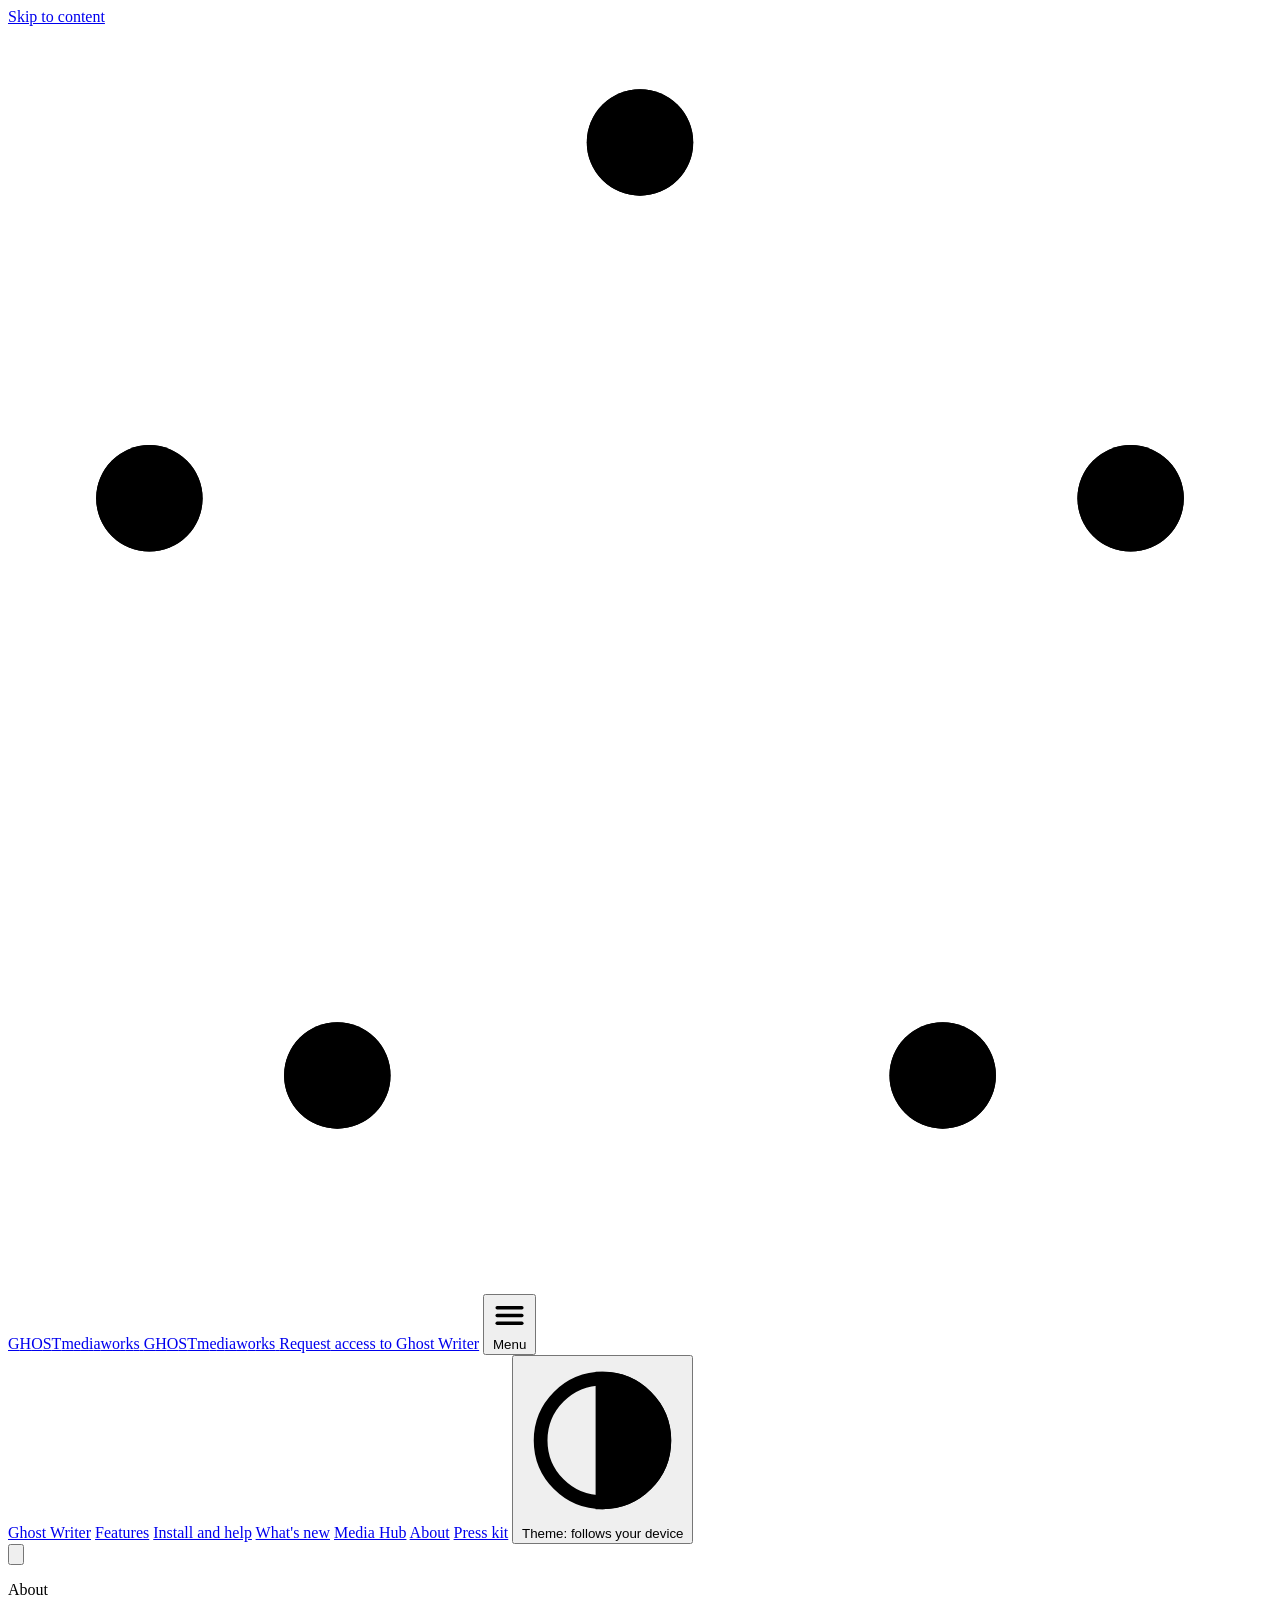
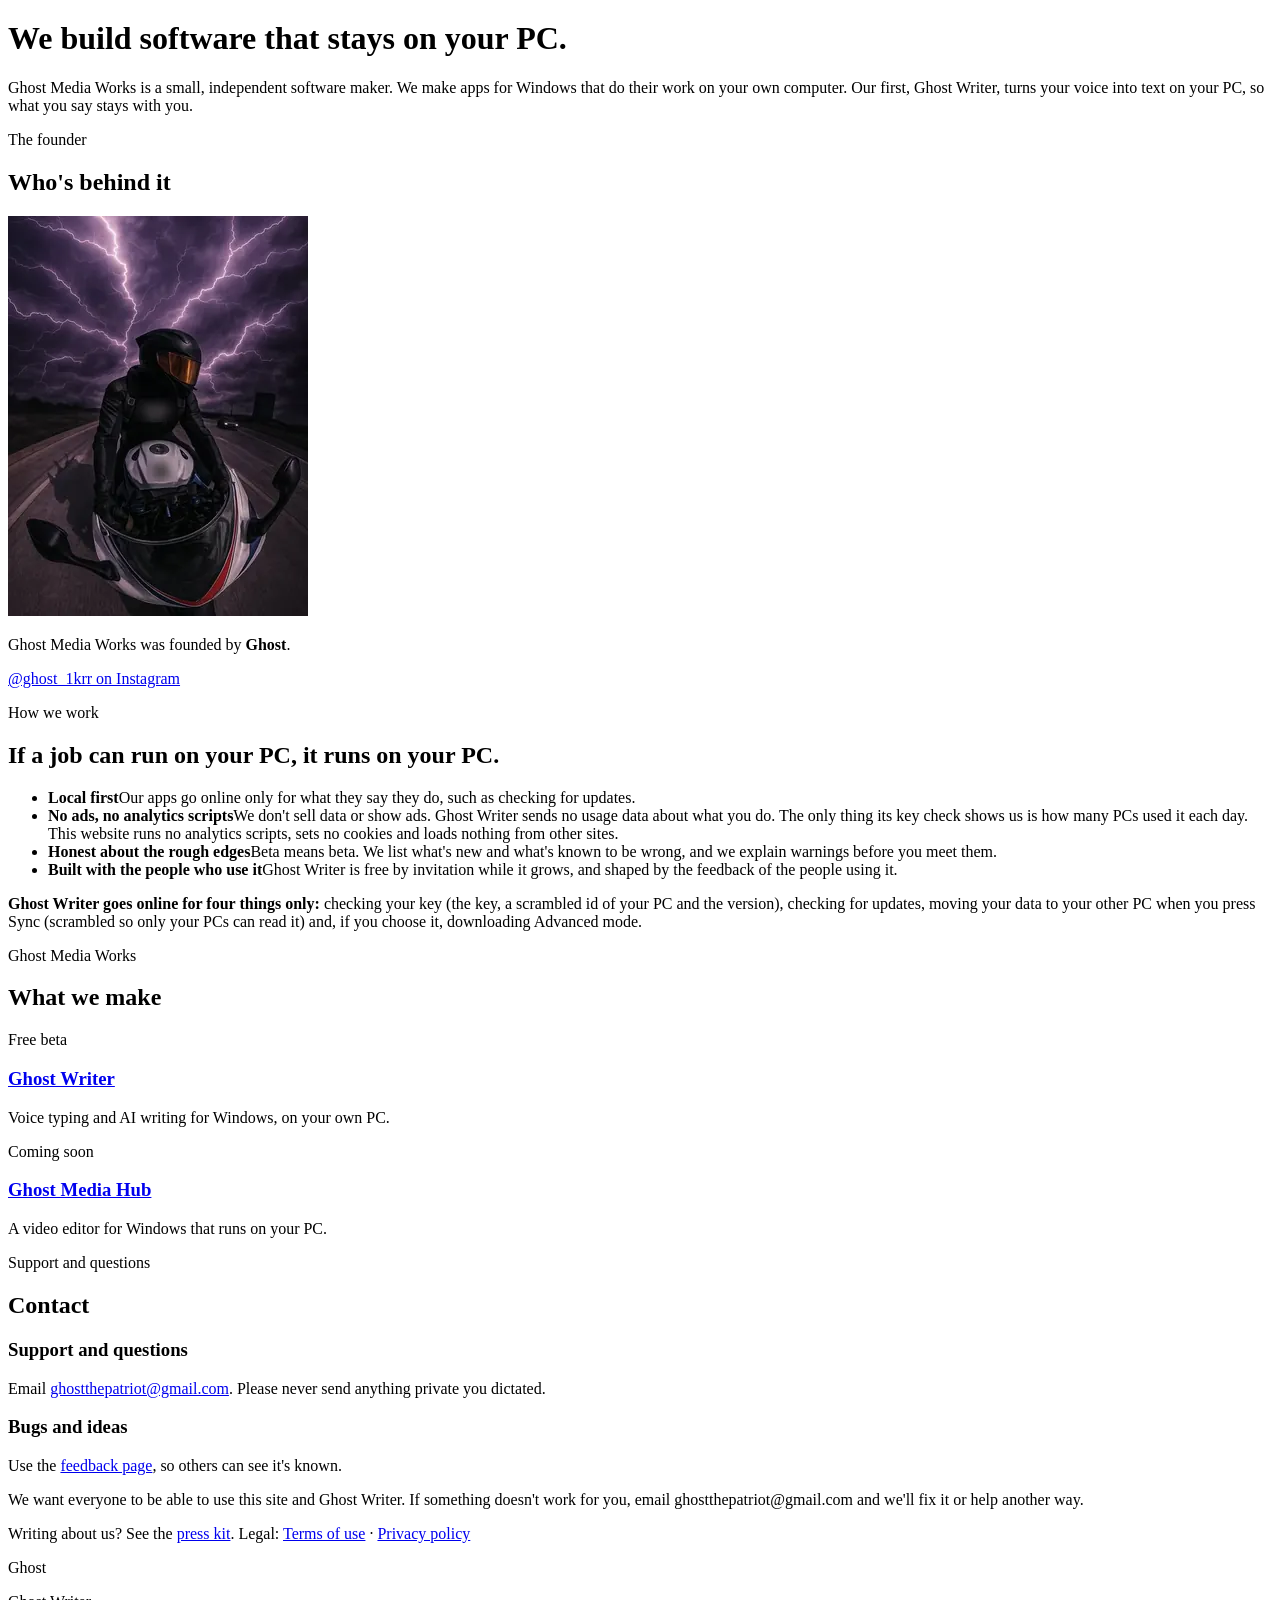
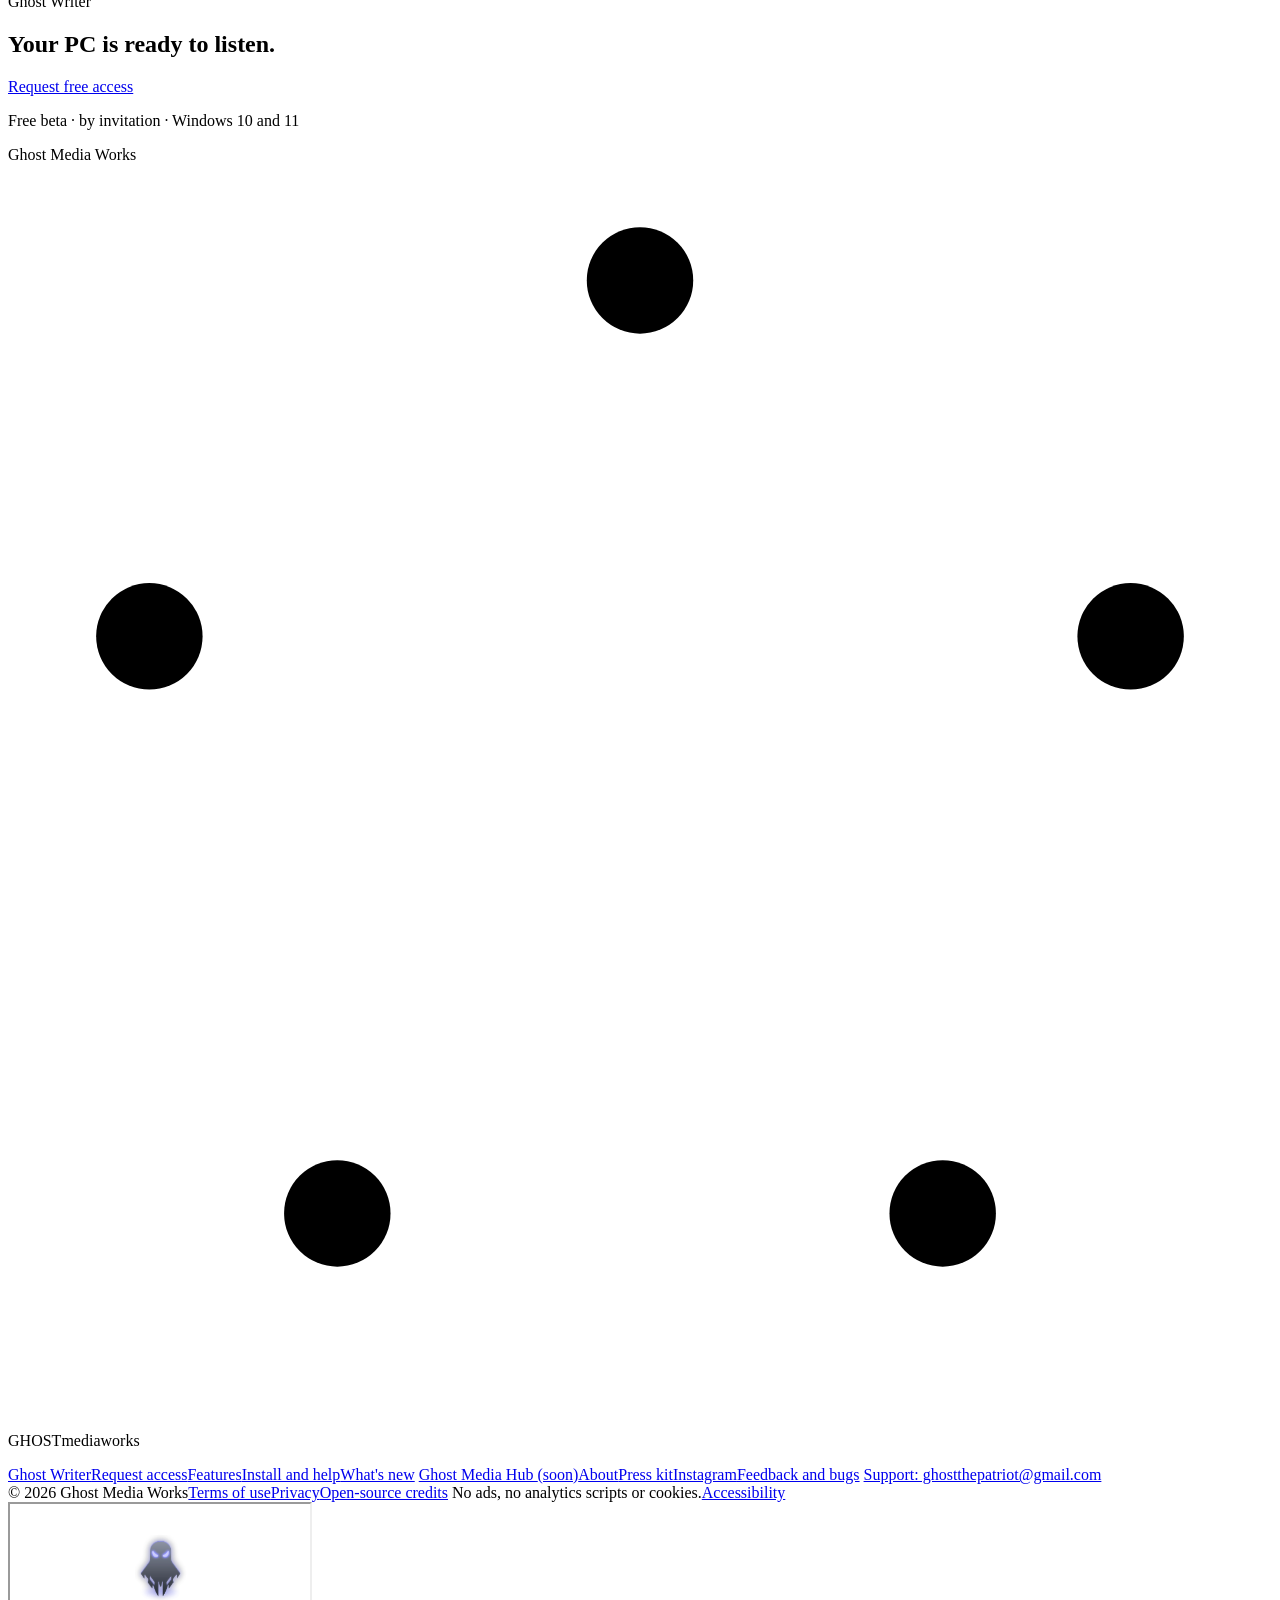
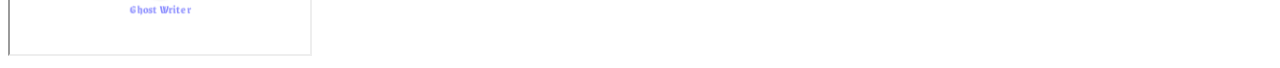
==== about/index.html @ 92486128 "Website: about/index.html (7.2.1)" ====
<!doctype html>
<html lang="en">
<head>
<meta charset="utf-8">
<meta name="viewport" content="width=device-width, initial-scale=1">
<title>About Ghost Media Works</title>
<meta name="description" content="Ghost Media Works, founded by Ghost (@ghost_1krr), makes private apps for Windows that run on your own PC: Ghost Writer, and soon Ghost Media Hub.">
<link rel="canonical" href="https://ghostmediaworks.com/about/">
<meta property="og:type" content="website">
<meta property="og:site_name" content="Ghost Media Works">
<meta property="og:title" content="About Ghost Media Works">
<meta property="og:description" content="Ghost Media Works, founded by Ghost (@ghost_1krr), makes private apps for Windows that run on your own PC: Ghost Writer, and soon Ghost Media Hub.">
<meta property="og:url" content="https://ghostmediaworks.com/about/">
<meta property="og:image" content="https://ghostmediaworks.com/assets/social-company.10f2a9c13b.png">
<meta property="og:image:width" content="1200">
<meta property="og:image:height" content="630">
<meta property="og:image:alt" content="Ghost Media Works: private software that runs on your PC.">
<meta name="twitter:card" content="summary_large_image">
<meta name="theme-color" content="#0f1116" media="(prefers-color-scheme: dark)">
<meta name="theme-color" content="#f3f5f9" media="(prefers-color-scheme: light)">
<link rel="icon" href="/favicon.ico" sizes="any">
<link rel="icon" type="image/png" sizes="32x32" href="/assets/icons/favicon-32.png">
<link rel="apple-touch-icon" href="/assets/icons/apple-touch-icon.png">
<link rel="manifest" href="/site.webmanifest">
<link rel="preload" href="/assets/fonts/GrenzeGotisch-Site.woff" as="font" type="font/woff" crossorigin>
<link rel="stylesheet" href="/assets/site.a10a728279.css">
<link rel="stylesheet" href="/assets/request.55162ab120.css">
<script src="/assets/head.3f117de3dd.js"></script><!-- theme, old-link forwarding, intro flag: runs before the page paints (no defer) -->
<script type="application/ld+json">
{
 "@context": "https://schema.org",
 "@graph": [
  {
   "@type": "Organization",
   "@id": "https://ghostmediaworks.com/#org",
   "name": "Ghost Media Works",
   "alternateName": [
    "Ghost Media",
    "GhostMediaWorks"
   ],
   "url": "https://ghostmediaworks.com/",
   "logo": "https://ghostmediaworks.com/assets/icons/icon-512.png",
   "email": "ghostthepatriot@gmail.com",
   "founder": {
    "@id": "https://ghostmediaworks.com/#ghost"
   },
   "sameAs": [
    "https://www.instagram.com/ghost_1krr/"
   ]
  },
  {
   "@type": "Person",
   "@id": "https://ghostmediaworks.com/#ghost",
   "name": "Ghost",
   "alternateName": [
    "Ghost 1kRR",
    "ghost_1krr"
   ],
   "jobTitle": "Founder",
   "sameAs": [
    "https://www.instagram.com/ghost_1krr/"
   ]
  },
  {
   "@type": "WebSite",
   "@id": "https://ghostmediaworks.com/#site",
   "url": "https://ghostmediaworks.com/",
   "name": "Ghost Media Works",
   "alternateName": "Ghost Media",
   "publisher": {
    "@id": "https://ghostmediaworks.com/#org"
   }
  }
 ]
}
</script>
</head>
<body>
<a class="skip" href="#main">Skip to content</a>
<header class="site-header">
  <div class="wrap inner">
    <a class="brand lg" href="/" aria-label="Ghost Media Works home">
      <span class="lg-press" aria-hidden="true"><span class="lg-sway">
        <span class="lg-orb"><span class="lg-halo"></span><svg class="lg-hub" viewBox="0 0 76 76" focusable="false">
          <g class="lg-lns"><path d="M38 38L38 7"/><path d="M38 38L67.5 28.4"/><path d="M38 38L56.2 63.1"/><path d="M38 38L19.8 63.1"/><path d="M38 38L8.5 28.4"/></g>
          <g class="lg-pus"><path pathLength="100" d="M38 38L38 7"/><path pathLength="100" d="M38 38L67.5 28.4"/><path pathLength="100" d="M38 38L56.2 63.1"/><path pathLength="100" d="M38 38L19.8 63.1"/><path pathLength="100" d="M38 38L8.5 28.4"/></g>
          <g class="lg-pis"><path pathLength="100" d="M38 7L38 38"/><path pathLength="100" d="M67.5 28.4L38 38"/><path pathLength="100" d="M56.2 63.1L38 38"/><path pathLength="100" d="M19.8 63.1L38 38"/><path pathLength="100" d="M8.5 28.4L38 38"/></g>
          <g class="lg-rgs"><circle cx="38" cy="7" r="3.2"/><circle cx="67.5" cy="28.4" r="3.2"/><circle cx="56.2" cy="63.1" r="3.2"/><circle cx="19.8" cy="63.1" r="3.2"/><circle cx="8.5" cy="28.4" r="3.2"/></g>
          <g class="lg-nds"><circle cx="38" cy="7" r="3.2"/><circle cx="67.5" cy="28.4" r="3.2"/><circle cx="56.2" cy="63.1" r="3.2"/><circle cx="19.8" cy="63.1" r="3.2"/><circle cx="8.5" cy="28.4" r="3.2"/></g>
        </svg><span class="lg-gh"></span></span>
        <span class="lg-col"><span class="lg-w"><span class="lg-l">G</span><span class="lg-l">H</span><span class="lg-l">O</span><span class="lg-l">S</span><span class="lg-l">T</span></span><span class="lg-mw"><span>m</span><span>e</span><span>d</span><span>i</span><span>a</span><span class="lg-sp"></span><span>w</span><span>o</span><span>r</span><span>k</span><span>s</span></span>
          <span class="lg-spec"><span class="lg-w"><span class="lg-l">G</span><span class="lg-l">H</span><span class="lg-l">O</span><span class="lg-l">S</span><span class="lg-l">T</span></span><span class="lg-mw"><span>m</span><span>e</span><span>d</span><span>i</span><span>a</span><span class="lg-sp"></span><span>w</span><span>o</span><span>r</span><span>k</span><span>s</span></span></span></span>
      </span></span>
    </a>
    <a class="button small header-request" href="/ghost-writer/#request">Request<span class="visually-hidden"> access to Ghost Writer</span></a>
    <button class="menu-button" id="menu-button" type="button" aria-expanded="false" aria-controls="site-menu">
      <svg viewBox="0 0 24 24" fill="none" stroke="currentColor" stroke-width="2.2" stroke-linecap="round" aria-hidden="true"><path class="m1" d="M4 7h16"/><path class="m2" d="M4 12h16"/><path class="m3" d="M4 17h16"/></svg>
      <span class="visually-hidden">Menu</span>
    </button>
    <nav class="main-nav" id="site-menu" aria-label="Main">
      <a href="/ghost-writer/" data-nav="ghost-writer">Ghost Writer</a>
      <span class="menu-sub">
        <a href="/ghost-writer/features/" data-sub="features">Features</a>
        <a href="/ghost-writer/help/" data-sub="help">Install and help</a>
        <a href="/ghost-writer/changelog/" data-sub="changelog">What's new</a>
      </span>
      <a href="/media-hub/" data-nav="media-hub">Media Hub</a>
      <a href="/about/" data-nav="about" aria-current="page">About</a>
      <a class="menu-only" href="/press/">Press kit</a>
      <button class="menu-only menu-theme" type="button" data-theme-button>
        <svg viewBox="0 0 24 24" fill="none" stroke="currentColor" stroke-width="2" aria-hidden="true"><circle cx="12" cy="12" r="9"/><path d="M12 3a9 9 0 0 1 0 18z" fill="currentColor"/></svg>
        <span class="theme-label">Theme: follows your device</span>
      </button>
    </nav>
    <button class="theme-button header-theme" id="theme" type="button" data-theme-button aria-label="Theme: follows your device. Click to change.">
      <svg viewBox="0 0 24 24" fill="none" stroke="currentColor" stroke-width="2" aria-hidden="true"><circle cx="12" cy="12" r="9"/><path d="M12 3a9 9 0 0 1 0 18z" fill="currentColor"/></svg>
    </button>
  </div>
</header>

<main id="main" tabindex="-1">
<div class="wrap">
  <div class="hero u-one u-pb24">
    <div class="u-w760">
      <p class="eyebrow">About</p>
      <h1>We build software that stays on your PC.</h1>
      <p class="sub">Ghost Media Works is a small, independent software maker. We make apps for Windows that do their work on your own computer. Our first, Ghost Writer, turns your voice into text on your PC, so what you say stays with you.</p>
    </div>
  </div>
</div>

<section id="founder" aria-labelledby="founder-title">
  <div class="wrap">
    <p class="eyebrow">The founder</p>
    <h2 id="founder-title">Who's behind it</h2>
    <div class="card founder-card">
      <img class="founder-photo" src="/assets/instagram/lightning-ride.webp" alt="Ghost, founder of Ghost Media Works, on his sport bike under a purple sky full of lightning" loading="lazy" width="300" height="400">
      <div>
        <p class="founder-line">Ghost Media Works was founded by <strong>Ghost</strong>.</p>
        <p><a class="text-link" href="https://www.instagram.com/ghost_1krr/" rel="noopener">@ghost_1krr on Instagram</a></p>
      </div>
    </div>
  </div>
</section>

<section id="principles" class="band" aria-labelledby="principles-title">
  <div class="wrap">
    <p class="eyebrow">How we work</p>
    <h2 class="statement" id="principles-title">If a job can run on your PC, it runs on your PC.</h2>
    <ul class="promise-row">
      <li><b>Local first</b>Our apps go online only for what they say they do, such as checking for updates.</li>
      <li><b>No ads, no analytics scripts</b>We don't sell data or show ads. Ghost Writer sends no usage data about what you do. The only thing its key check shows us is how many PCs used it each day. This website runs no analytics scripts, sets no cookies and loads nothing from other sites.</li>
      <li><b>Honest about the rough edges</b>Beta means beta. We list what's new and what's known to be wrong, and we explain warnings before you meet them.</li>
      <li><b>Built with the people who use it</b>Ghost Writer is free by invitation while it grows, and shaped by the feedback of the people using it.</li>
    </ul>
    <p class="proof"><b>Ghost Writer goes online for four things only:</b> checking your key (the key, a scrambled id of your PC and the version), checking for updates, moving your data to your other PC when you press Sync (scrambled so only your PCs can read it) and, if you choose it, downloading Advanced mode.</p>
  </div>
</section>

<section id="products" aria-labelledby="about-products-title">
  <div class="wrap">
    <p class="eyebrow">Ghost Media Works</p>
    <h2 id="about-products-title">What we make</h2>
    <div class="grid two">
      <div class="card"><span class="badge">Free beta</span><h3 class="u-mt12"><a href="/ghost-writer/">Ghost Writer</a></h3><p>Voice typing and AI writing for Windows, on your own PC.</p></div>
      <div class="card"><span class="badge plain">Coming soon</span><h3 class="u-mt12"><a href="/media-hub/">Ghost Media Hub</a></h3><p>A video editor for Windows that runs on your PC.</p></div>
    </div>
  </div>
</section>

<section id="contact" aria-labelledby="contact-title">
  <div class="wrap">
    <p class="eyebrow">Support and questions</p>
    <h2 id="contact-title">Contact</h2>
    <div class="grid two">
      <div class="card"><h3>Support and questions</h3><p>Email <a href="mailto:ghostthepatriot@gmail.com">ghostthepatriot@gmail.com</a>. Please never send anything private you dictated.</p></div>
      <div class="card"><h3>Bugs and ideas</h3><p>Use the <a href="https://github.com/getghostwriter/getghostwriter.github.io/issues">feedback page</a>, so others can see it's known.</p></div>
    </div>
    <p class="u-mt24" id="accessibility">We want everyone to be able to use this site and Ghost Writer. If something doesn't work for you, email ghostthepatriot@gmail.com and we'll fix it or help another way.</p>
    <p class="small-print u-mt20">Writing about us? See the <a href="/press/">press kit</a>. Legal: <a href="/terms.html">Terms of use</a> &middot; <a href="/privacy.html">Privacy policy</a></p>
  </div>
</section>

</main>
<section class="closing" aria-labelledby="closing-title">
  <span class="closing-mark" aria-hidden="true">Ghost</span>
  <div class="wrap">
    <div class="ghost-art closing-ghost" aria-hidden="true"><span class="ghost"></span><span class="floor"></span></div>
    <p class="eyebrow">Ghost Writer</p>
    <h2 class="statement" id="closing-title">Your PC is ready to listen.</h2>
    <div class="actions"><a class="button" href="/ghost-writer/#request">Request free access</a></div>
    <p class="fine">Free beta &middot; by invitation &middot; Windows 10 and 11</p>
  </div>
</section>
<footer class="site-footer">
  <div class="wrap">
    <nav class="foot-row" aria-label="Footer">
      <p class="lg lg-still"><span class="visually-hidden">Ghost Media Works</span><span class="lg-press" aria-hidden="true"><span class="lg-sway">
            <span class="lg-orb"><span class="lg-halo"></span><svg class="lg-hub" viewBox="0 0 76 76" focusable="false">
              <g class="lg-lns"><path d="M38 38L38 7"/><path d="M38 38L67.5 28.4"/><path d="M38 38L56.2 63.1"/><path d="M38 38L19.8 63.1"/><path d="M38 38L8.5 28.4"/></g>
              <g class="lg-nds"><circle cx="38" cy="7" r="3.2"/><circle cx="67.5" cy="28.4" r="3.2"/><circle cx="56.2" cy="63.1" r="3.2"/><circle cx="19.8" cy="63.1" r="3.2"/><circle cx="8.5" cy="28.4" r="3.2"/></g>
            </svg><span class="lg-gh"></span></span>
            <span class="lg-col"><span class="lg-w"><span class="lg-l">G</span><span class="lg-l">H</span><span class="lg-l">O</span><span class="lg-l">S</span><span class="lg-l">T</span></span><span class="lg-mw"><span>m</span><span>e</span><span>d</span><span>i</span><span>a</span><span class="lg-sp"></span><span>w</span><span>o</span><span>r</span><span>k</span><span>s</span></span></span>
          </span></span></p>
      <a href="/ghost-writer/">Ghost Writer</a><a href="/ghost-writer/#request">Request access</a><a href="/ghost-writer/features/">Features</a><a href="/ghost-writer/help/">Install and help</a><a href="/ghost-writer/changelog/">What's new</a>
      <a href="/media-hub/">Ghost Media Hub <span class="soon">(soon)</span></a><a href="/about/">About</a><a href="/press/">Press kit</a><a href="https://www.instagram.com/ghost_1krr/" rel="noopener">Instagram</a><a href="https://github.com/getghostwriter/getghostwriter.github.io/issues">Feedback and bugs</a>
      <a href="mailto:ghostthepatriot@gmail.com">Support: ghostthepatriot@gmail.com</a>
    </nav>
    <div class="foot-row">
      <span>&copy; 2026 Ghost Media Works</span><a href="/terms.html">Terms of use</a><a href="/privacy.html">Privacy</a><a href="/NOTICES.txt">Open-source credits</a>
      <span>No ads, no analytics scripts or cookies.</span><a href="/about/#accessibility">Accessibility</a>
    </div>
  </div>
</footer>
<dialog class="rq" id="request-dialog" aria-labelledby="rq-title">
  <div class="rq-inside">
    <button class="rq-close" type="button" aria-label="Close"><svg viewBox="0 0 24 24" fill="none" stroke="currentColor" stroke-width="2.2" stroke-linecap="round" aria-hidden="true"><path d="M6 6l12 12"/><path d="M18 6L6 18"/></svg></button>
    <div class="rq-dots" aria-hidden="true"><i></i><i></i></div>
    <h2 id="rq-title">Request free access</h2>
    <p class="rq-intro"><span class="rq-stepno">Step 1 of 2.</span> Ghost Writer is free while it's in beta. We read every request and email you a key, usually within a few days.</p>
    <div class="rq-slot"><div class="rq-box">
      <form class="request-form" id="request-form" data-server="https://ghost-writer-access.ghostrepublic.workers.dev" novalidate>
        <div class="rq-step rq-step1">
        <label>Your name<input name="name" autocomplete="name" maxlength="80" required aria-describedby="request-result"></label>
        <label>Your email <span class="hint">Your key is sent here.</span><input name="contact" type="email" autocomplete="email" maxlength="120" required aria-describedby="request-result"></label>
        <label class="tick"><input type="checkbox" name="us_resident" value="yes" required aria-describedby="request-result"><span>I'm in the United States <span class="hint">The beta is open to people in the US, for now.</span></span></label>
        </div>
        <div class="rq-step rq-step2">
        <p class="rq-only rq-step2-note">Two optional questions. They help us look after the beta.</p>
        <label>How would you use Ghost Writer? <span class="hint">Optional.</span><textarea name="reason" maxlength="1000"></textarea></label>
        <label>How did you hear about Ghost Writer? <span class="hint">Optional.</span>
          <select name="heard">
            <option value="">Choose one (optional)</option>
            <option value="reddit">Reddit</option>
            <option value="youtube">YouTube</option>
            <option value="friend">A friend</option>
            <option value="search">Search</option>
            <option value="producthunt">Product Hunt</option>
            <option value="hackernews">Hacker News</option>
            <option value="other">Other</option>
          </select></label>
        </div>
        <div class="trap" aria-hidden="true"><label>Leave this empty<input name="website" tabindex="-1" autocomplete="off"></label></div>
        <div class="rq-buttons">
          <button class="button rq-only rq-next" type="button">Continue</button>
          <button class="button rq-send" type="submit">Request access</button>
          <button class="button secondary rq-only rq-skip" type="button">Skip and send</button>
        </div>
        <p class="result" id="request-result" role="status" aria-live="polite"></p>
        <p class="small-print">We use your name and email only to review your request, send your key, and tell you about your key or important changes to Ghost Writer. No marketing, never sold. <a href="/privacy.html">Privacy policy</a> &middot; <a href="/terms.html">Terms of use</a></p>
      </form>
      <div class="rq-done" hidden tabindex="-1">
        <svg class="rq-env" viewBox="0 0 120 120" fill="none" stroke="currentColor" stroke-width="2.4" stroke-linecap="round" stroke-linejoin="round" aria-hidden="true"><circle class="rq-ring" cx="60" cy="60" r="54"/><g class="rq-letter"><rect x="28" y="40" width="64" height="44" rx="6"/><path d="M28 44l32 22 32-22"/></g><path class="rq-tick" d="M78 30l6 6 12-12" stroke-width="3"/></svg>
        <h3 class="rq-done-title">You're on the list</h3>
        <p class="rq-done-for">Request received.</p>
        <ol class="rq-timeline">
          <li><b>Today</b>We read your request ourselves.</li>
          <li><b>Within a few days</b>Your key arrives by email. Check your spam folder if you don't see it.</li>
          <li><b>Then</b>Download Ghost Writer, enter your key, hold Ctrl+Win and talk.</li>
        </ol>
      </div>
      </div>
</div>
  </div>
</dialog>

<script src="/assets/site.bb98e1e790.js" defer></script>
<script src="/assets/logo.f7e7fe24f3.js" defer></script>
<script src="/assets/frame.e39da035f4.js" defer></script>
<script src="/assets/motion.b898d19690.js" defer></script>
<script src="/assets/request.0fa3d613a8.js" defer></script>

</body>
</html>
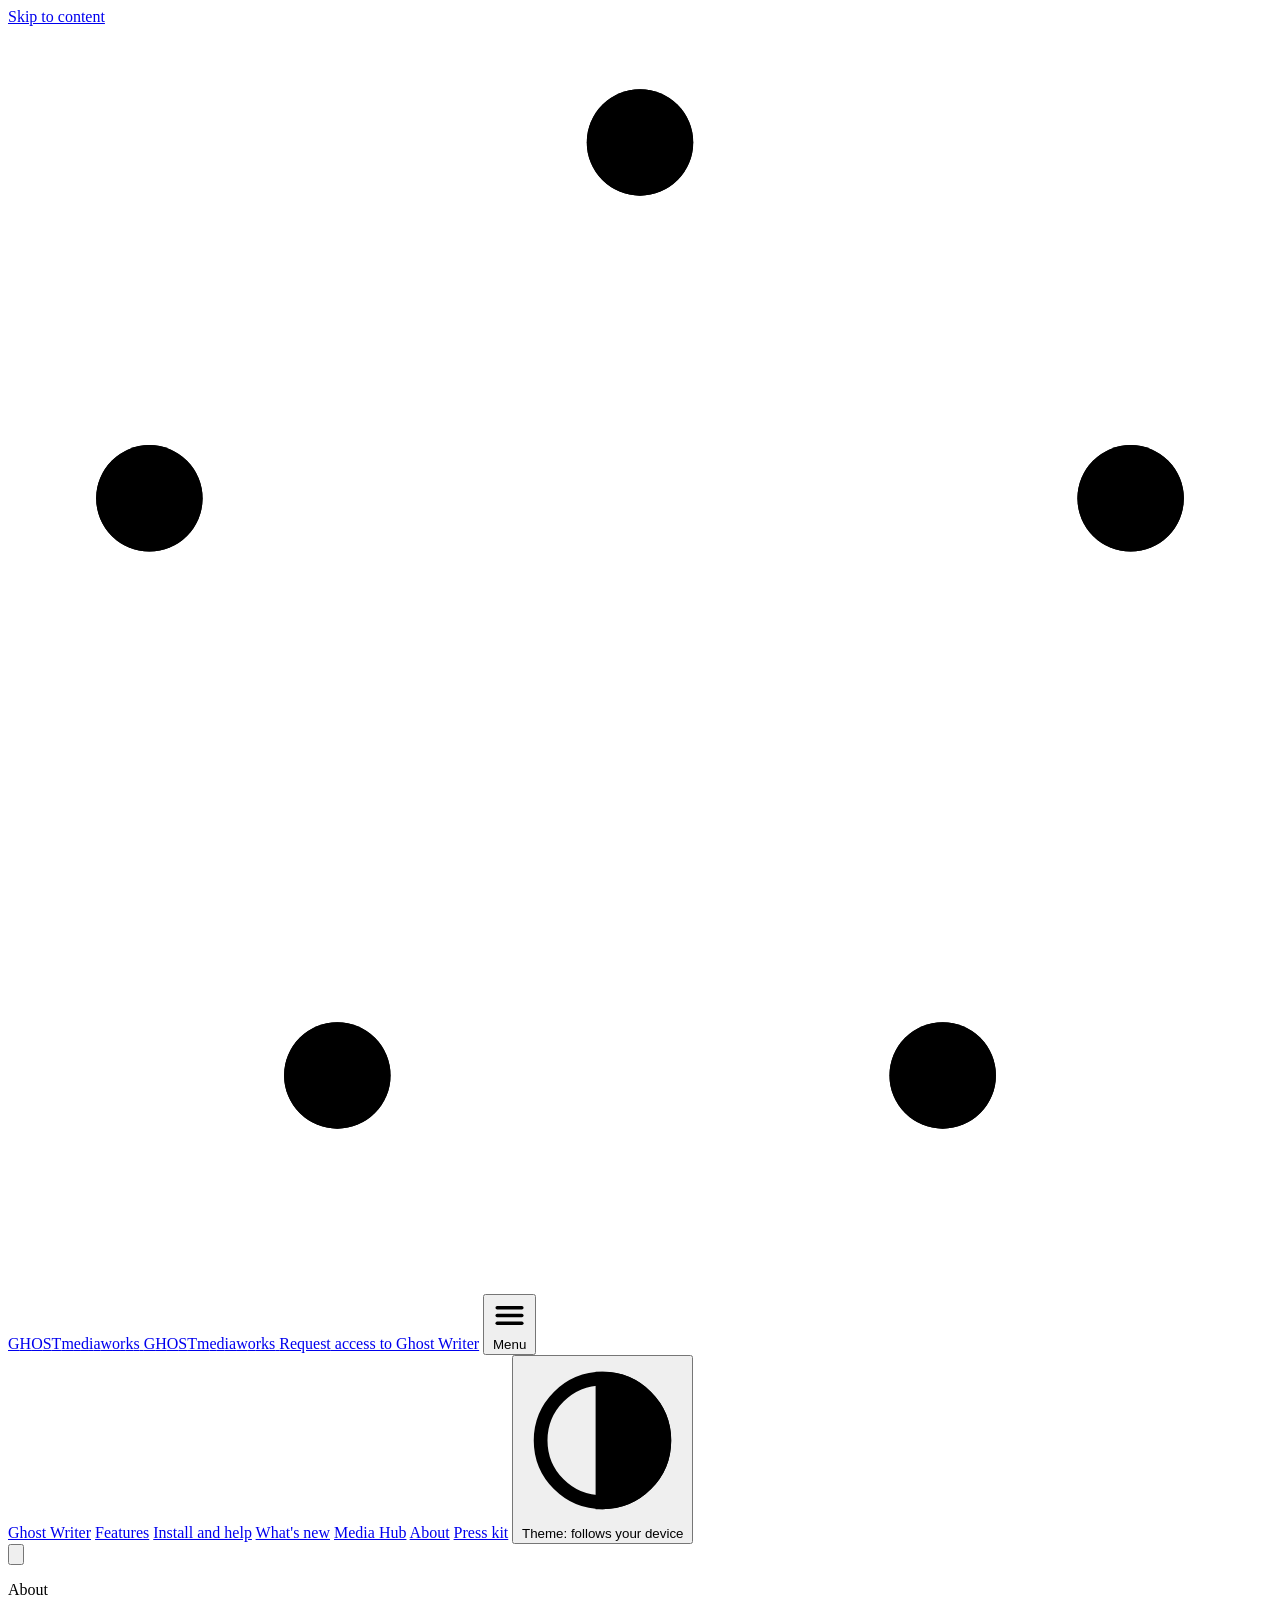
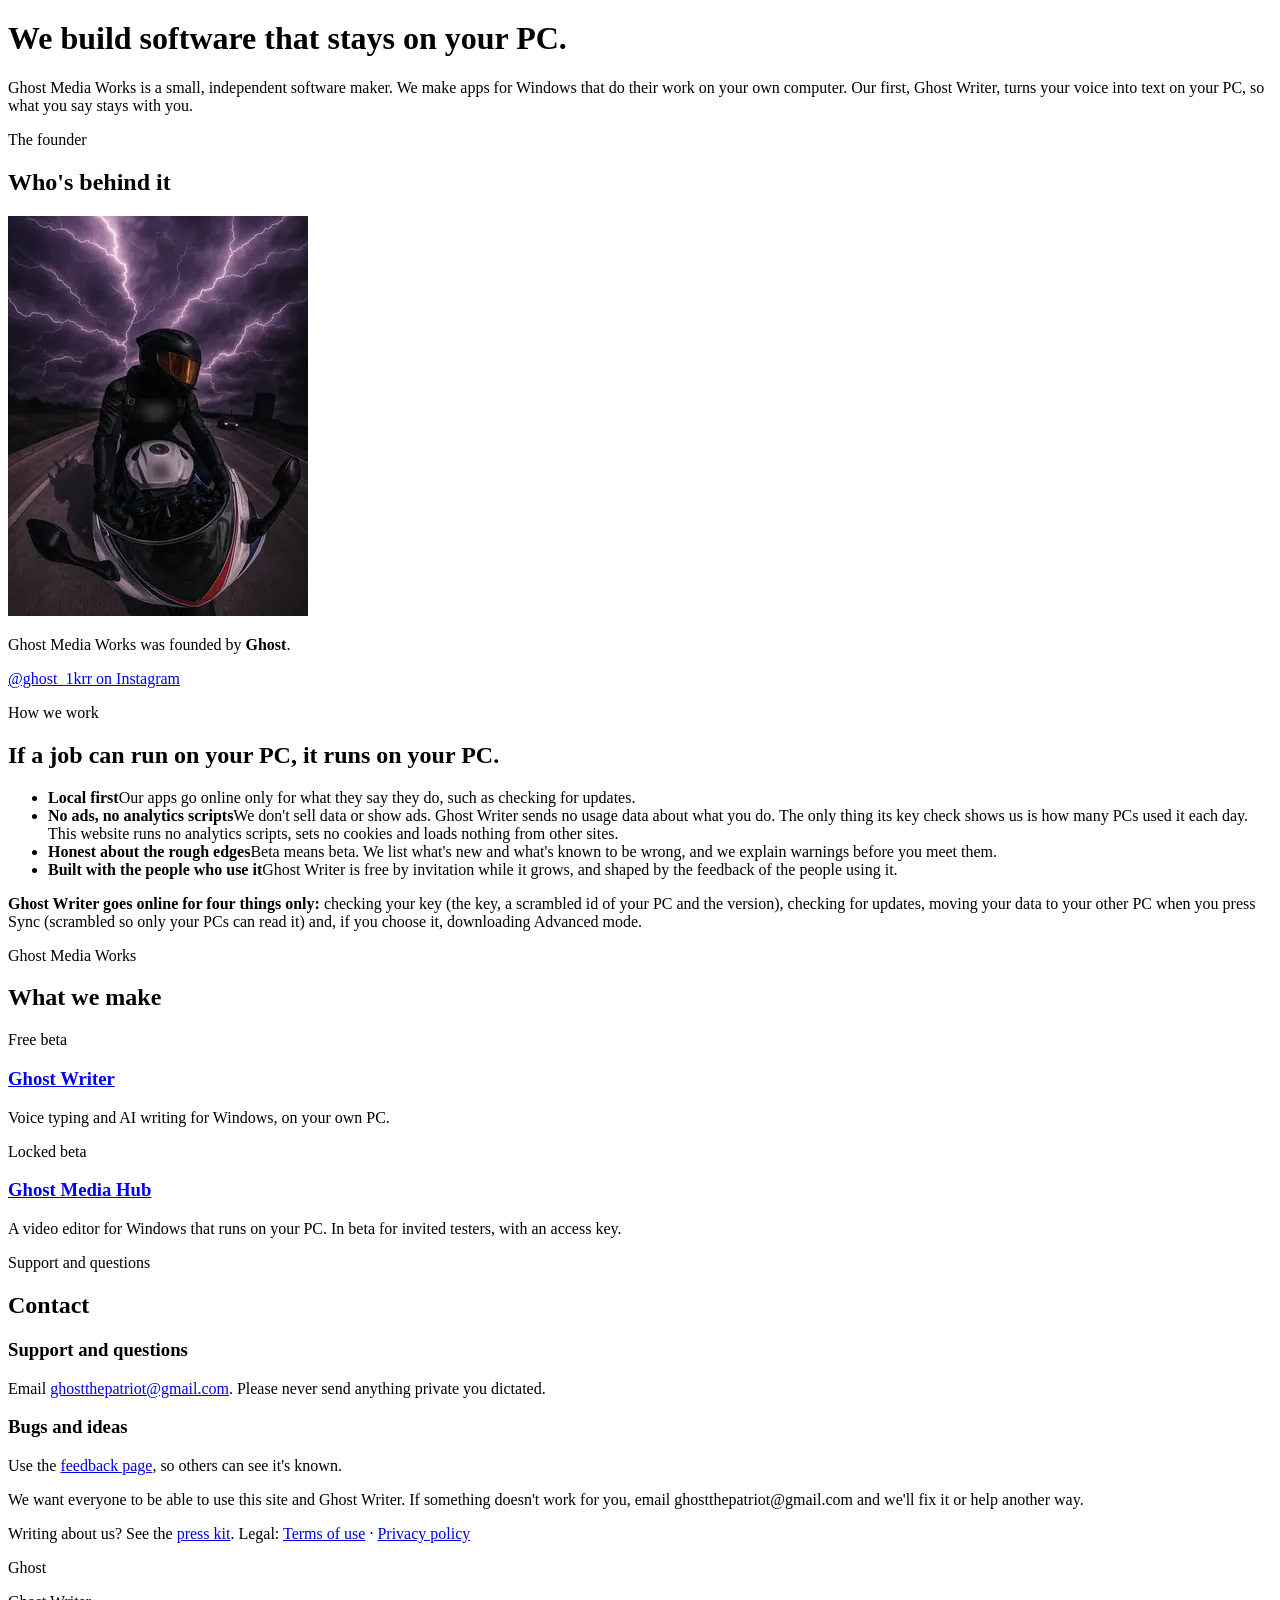
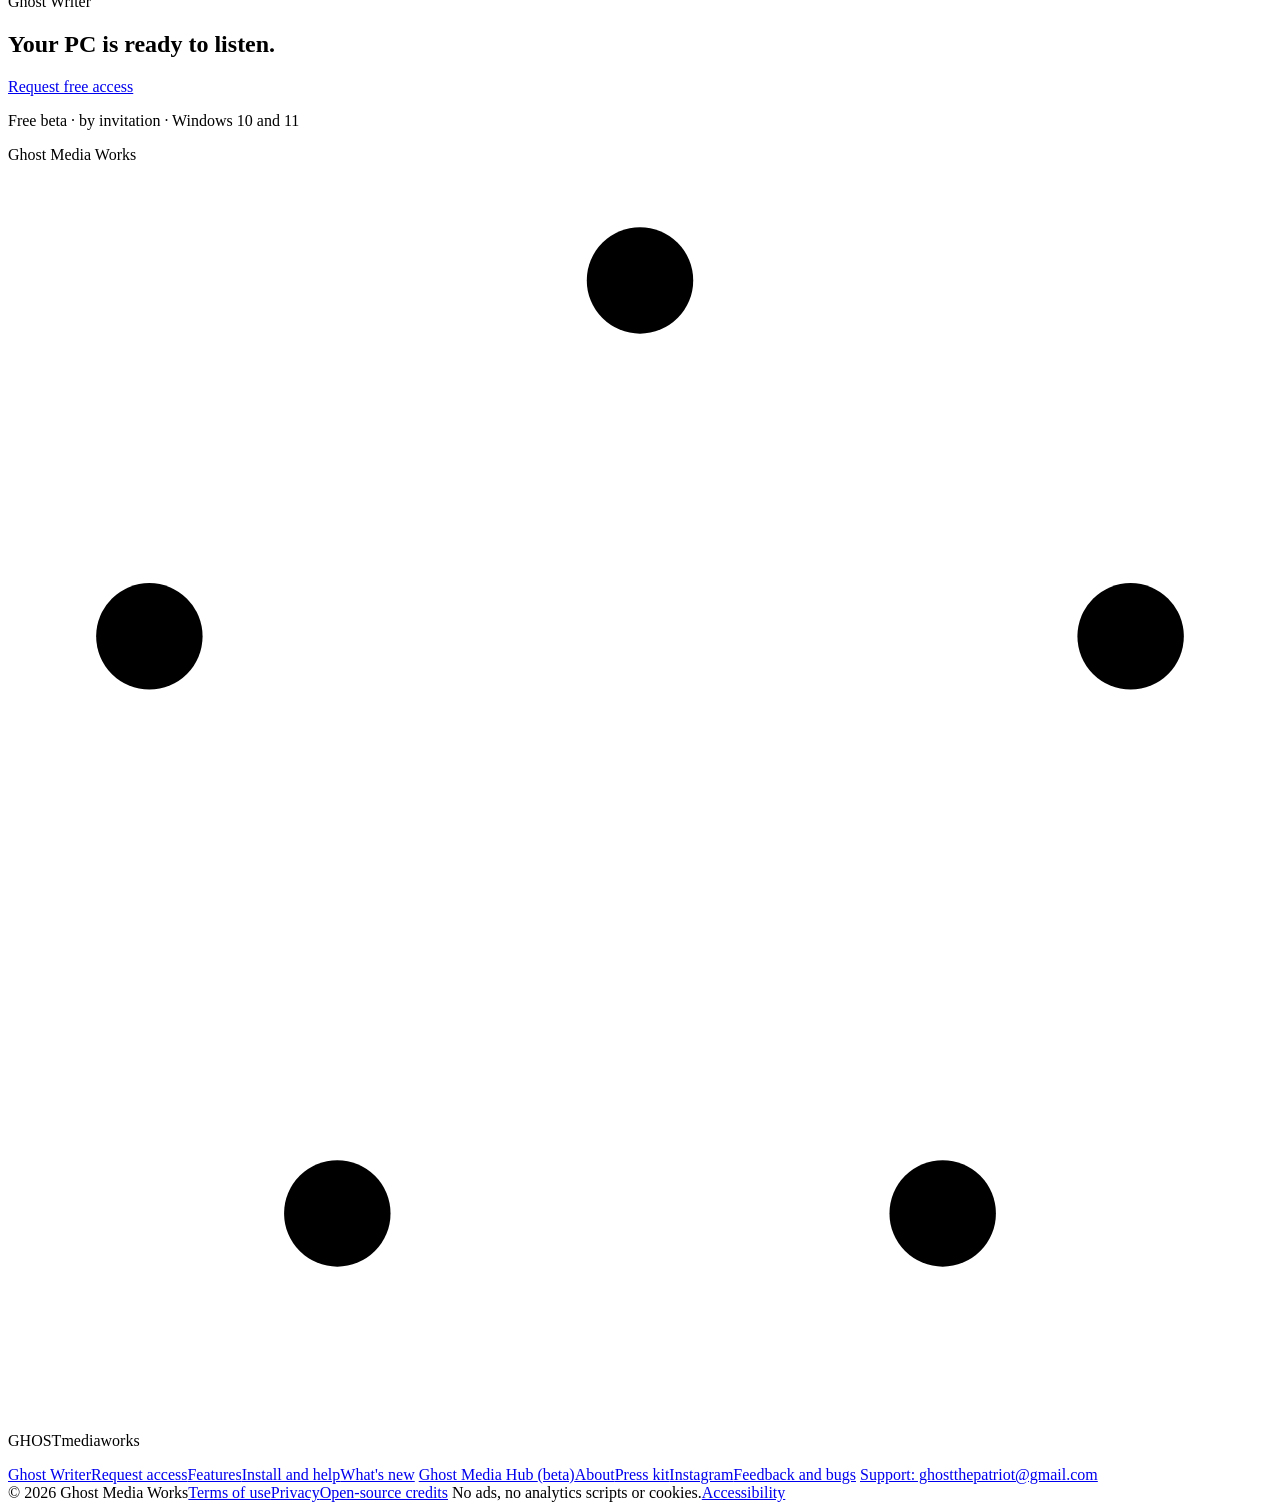
==== commit 6b2c2046: "Website: about/index.html (7.2.1)" ====
--- a/about/index.html
+++ b/about/index.html
@@ -4,12 +4,12 @@
 <meta charset="utf-8">
 <meta name="viewport" content="width=device-width, initial-scale=1">
 <title>About Ghost Media Works</title>
-<meta name="description" content="Ghost Media Works, founded by Ghost (@ghost_1krr), makes private apps for Windows that run on your own PC: Ghost Writer, and soon Ghost Media Hub.">
+<meta name="description" content="Ghost Media Works, founded by Ghost (@ghost_1krr), makes private apps for Windows that run on your own PC: Ghost Writer, and Ghost Media Hub (in beta).">
 <link rel="canonical" href="https://ghostmediaworks.com/about/">
 <meta property="og:type" content="website">
 <meta property="og:site_name" content="Ghost Media Works">
 <meta property="og:title" content="About Ghost Media Works">
-<meta property="og:description" content="Ghost Media Works, founded by Ghost (@ghost_1krr), makes private apps for Windows that run on your own PC: Ghost Writer, and soon Ghost Media Hub.">
+<meta property="og:description" content="Ghost Media Works, founded by Ghost (@ghost_1krr), makes private apps for Windows that run on your own PC: Ghost Writer, and Ghost Media Hub (in beta).">
 <meta property="og:url" content="https://ghostmediaworks.com/about/">
 <meta property="og:image" content="https://ghostmediaworks.com/assets/social-company.10f2a9c13b.png">
 <meta property="og:image:width" content="1200">
@@ -23,7 +23,7 @@
 <link rel="apple-touch-icon" href="/assets/icons/apple-touch-icon.png">
 <link rel="manifest" href="/site.webmanifest">
 <link rel="preload" href="/assets/fonts/GrenzeGotisch-Site.woff" as="font" type="font/woff" crossorigin>
-<link rel="stylesheet" href="/assets/site.a10a728279.css">
+<link rel="stylesheet" href="/assets/site.a00c4c6bac.css">
 <link rel="stylesheet" href="/assets/request.55162ab120.css">
 <script src="/assets/head.3f117de3dd.js"></script><!-- theme, old-link forwarding, intro flag: runs before the page paints (no defer) -->
 <script type="application/ld+json">
@@ -163,7 +163,7 @@
     <h2 id="about-products-title">What we make</h2>
     <div class="grid two">
       <div class="card"><span class="badge">Free beta</span><h3 class="u-mt12"><a href="/ghost-writer/">Ghost Writer</a></h3><p>Voice typing and AI writing for Windows, on your own PC.</p></div>
-      <div class="card"><span class="badge plain">Coming soon</span><h3 class="u-mt12"><a href="/media-hub/">Ghost Media Hub</a></h3><p>A video editor for Windows that runs on your PC.</p></div>
+      <div class="card"><span class="badge plain">Locked beta</span><h3 class="u-mt12"><a href="/media-hub/">Ghost Media Hub</a></h3><p>A video editor for Windows that runs on your PC. In beta for invited testers, with an access key.</p></div>
     </div>
   </div>
 </section>
@@ -203,7 +203,7 @@
             <span class="lg-col"><span class="lg-w"><span class="lg-l">G</span><span class="lg-l">H</span><span class="lg-l">O</span><span class="lg-l">S</span><span class="lg-l">T</span></span><span class="lg-mw"><span>m</span><span>e</span><span>d</span><span>i</span><span>a</span><span class="lg-sp"></span><span>w</span><span>o</span><span>r</span><span>k</span><span>s</span></span></span>
           </span></span></p>
       <a href="/ghost-writer/">Ghost Writer</a><a href="/ghost-writer/#request">Request access</a><a href="/ghost-writer/features/">Features</a><a href="/ghost-writer/help/">Install and help</a><a href="/ghost-writer/changelog/">What's new</a>
-      <a href="/media-hub/">Ghost Media Hub <span class="soon">(soon)</span></a><a href="/about/">About</a><a href="/press/">Press kit</a><a href="https://www.instagram.com/ghost_1krr/" rel="noopener">Instagram</a><a href="https://github.com/getghostwriter/getghostwriter.github.io/issues">Feedback and bugs</a>
+      <a href="/media-hub/">Ghost Media Hub <span class="soon">(beta)</span></a><a href="/about/">About</a><a href="/press/">Press kit</a><a href="https://www.instagram.com/ghost_1krr/" rel="noopener">Instagram</a><a href="https://github.com/getghostwriter/getghostwriter.github.io/issues">Feedback and bugs</a>
       <a href="mailto:ghostthepatriot@gmail.com">Support: ghostthepatriot@gmail.com</a>
     </nav>
     <div class="foot-row">
@@ -223,6 +223,10 @@
         <div class="rq-step rq-step1">
         <label>Your name<input name="name" autocomplete="name" maxlength="80" required aria-describedby="request-result"></label>
         <label>Your email <span class="hint">Your key is sent here.</span><input name="contact" type="email" autocomplete="email" maxlength="120" required aria-describedby="request-result"></label>
+        <fieldset class="rq-apps"><legend>Which app? <span class="hint">One key can open both.</span></legend>
+          <label class="tick"><input type="checkbox" name="apps" value="gw" checked><span>Ghost Writer</span></label>
+          <label class="tick"><input type="checkbox" name="apps" value="mh"><span>Ghost Media Hub</span></label>
+        </fieldset>
         <label class="tick"><input type="checkbox" name="us_resident" value="yes" required aria-describedby="request-result"><span>I'm in the United States <span class="hint">The beta is open to people in the US, for now.</span></span></label>
         </div>
         <div class="rq-step rq-step2">
@@ -264,11 +268,11 @@
   </div>
 </dialog>
 
-<script src="/assets/site.bb98e1e790.js" defer></script>
+<script src="/assets/site.7005f1863f.js" defer></script>
 <script src="/assets/logo.f7e7fe24f3.js" defer></script>
 <script src="/assets/frame.e39da035f4.js" defer></script>
 <script src="/assets/motion.b898d19690.js" defer></script>
-<script src="/assets/request.0fa3d613a8.js" defer></script>
+<script src="/assets/request.4b66f7353a.js" defer></script>
 
 </body>
 </html>
--- a/assets/request.55162ab120.css
+++ b/assets/request.55162ab120.css
@@ -0,0 +1,77 @@
+/* Ghost Media Works website: the Request access dialog (audit 2026-11-01, pick 6A), every page.
+   The form's own look stays in site.css (.request-form); this file adds the dialog, its two steps and the
+   "You're on the list" moment. Without request.js the dialog never opens and the in-page form shows whole. */
+
+/* In the page (no dialog): every field shows, the step-only buttons don't. */
+.rq-box [hidden] { display: none !important; }  /* the form's own display: grid would beat [hidden] */
+.rq-step { display: contents; }
+.rq-only { display: none; }
+.rq-buttons { display: flex; flex-wrap: wrap; gap: 10px; }
+.rq-step2-note { color: var(--muted); font-size: 15px; margin: 0; }
+
+/* The dialog */
+dialog.rq { border: 1px solid var(--border); border-radius: 22px; padding: 0; width: min(560px, calc(100% - 32px)); max-height: calc(100% - 32px);
+  background: var(--card); color: var(--text); box-shadow: 0 40px 100px rgba(0, 0, 0, .55); overflow: auto; }
+dialog.rq::backdrop { background: rgba(5, 6, 10, .62); }
+.rq-inside { position: relative; padding: 28px 28px 24px; }
+.rq h2 { font-size: 28px; margin: 0 0 6px; padding-right: 40px; }
+.rq-intro { color: var(--muted); font-size: 15.5px; margin: 0 0 6px; }
+.rq-stepno { color: var(--text); font-weight: 600; }
+.rq-close { position: absolute; top: 14px; right: 14px; width: 40px; height: 40px; border-radius: 50%; border: 0; background: transparent;
+  color: var(--muted); cursor: pointer; display: grid; place-items: center; }
+.rq-close:hover { background: var(--raised); color: var(--text); }
+.rq-close:focus-visible { outline: 3px solid var(--accent); outline-offset: 1px; }
+.rq-close svg { width: 20px; height: 20px; }
+.rq-dots { display: flex; gap: 6px; margin: 0 48px 18px 0; }
+.rq-dots i { height: 3px; flex: 1; border-radius: 2px; background: var(--border); }
+.rq[data-step] .rq-dots i:first-child, .rq[data-step="2"] .rq-dots i { background: var(--accent); }
+.rq .rq-box { margin-top: 14px; }
+.rq .request-form { gap: 14px; }
+
+/* Two steps, only inside the dialog */
+.rq[data-step="1"] .rq-step2, .rq[data-step="2"] .rq-step1 { display: none; }
+.rq[data-step="1"] .rq-next, .rq[data-step="2"] .rq-skip { display: inline-flex; }
+.rq[data-step="2"] .rq-step2-note { display: block; }
+.rq[data-step="1"] .rq-send { display: none; }
+.rq .rq-buttons .button { flex: 1 1 180px; justify-content: center; }
+
+/* "You're on the list" */
+.rq-done { text-align: center; padding: 4px 0 6px; outline: none; }
+.rq-env { width: 112px; height: 112px; display: block; margin: 0 auto 8px; color: var(--accent); }
+.rq-env .rq-ring { stroke-opacity: .25; }
+.rq-done-title { font-size: 26px; margin: 0 0 4px; }
+.rq-done-for { color: var(--muted); margin: 0; overflow-wrap: anywhere; }
+.rq-timeline { list-style: none; padding: 0; margin: 22px auto 0; text-align: left; max-width: 420px; }
+.rq-timeline li { position: relative; padding: 0 0 16px 30px; font-size: 15px; color: var(--muted); }
+.rq-timeline li::before { content: ""; position: absolute; left: 6px; top: 7px; width: 9px; height: 9px; border-radius: 50%; background: var(--accent); }
+.rq-timeline li::after { content: ""; position: absolute; left: 10px; top: 20px; bottom: 2px; width: 1px; background: var(--border); }
+.rq-timeline li:last-child::after { display: none; }
+.rq-timeline b { color: var(--text); display: block; }
+.rq.is-done .rq-dots, .rq.is-done .rq-intro, .rq.is-done h2 { display: none; }
+
+/* Motion (only when welcome: head.js sets html.motion) */
+html.motion dialog.rq[open] { animation: rq-in 320ms var(--ease-out, cubic-bezier(.16, 1, .3, 1)); }
+html.motion dialog.rq[open]::backdrop { animation: rq-fade 320ms var(--ease-out, cubic-bezier(.16, 1, .3, 1)); }
+html.motion .rq-arrive .rq-letter { animation: rq-letter 700ms var(--ease-out, cubic-bezier(.16, 1, .3, 1)) both; transform-origin: 60px 62px; }
+html.motion .rq-arrive .rq-ring { animation: rq-fade 600ms var(--ease-out, cubic-bezier(.16, 1, .3, 1)) both; }
+html.motion .rq-arrive .rq-tick { animation: rq-tick 420ms var(--ease-out, cubic-bezier(.16, 1, .3, 1)) 560ms both; transform-origin: 87px 30px; }
+html.motion .rq-arrive .rq-timeline li { animation: rq-rise 420ms var(--ease-out, cubic-bezier(.16, 1, .3, 1)) both; }
+html.motion .rq-arrive .rq-timeline li:nth-child(1) { animation-delay: 700ms; }
+html.motion .rq-arrive .rq-timeline li:nth-child(2) { animation-delay: 820ms; }
+html.motion .rq-arrive .rq-timeline li:nth-child(3) { animation-delay: 940ms; }
+@keyframes rq-in { from { opacity: 0; transform: translateY(12px); } to { opacity: 1; transform: none; } }
+@keyframes rq-fade { from { opacity: 0; } to { opacity: 1; } }
+@keyframes rq-letter { from { opacity: 0; transform: translateY(14px) scale(.96); } to { opacity: 1; transform: none; } }
+@keyframes rq-tick { from { opacity: 0; transform: scale(.6); } to { opacity: 1; transform: none; } }
+@keyframes rq-rise { from { opacity: 0; transform: translateY(10px); } to { opacity: 1; transform: none; } }
+html.rq-open { overflow: hidden; }
+
+/* Phones: a sheet that rises from the bottom */
+@media (max-width: 720px) {
+  dialog.rq { width: 100%; max-width: 100%; max-height: 92%; margin: auto 0 0; border-radius: 22px 22px 0 0; border-bottom: 0;
+    padding-bottom: env(safe-area-inset-bottom); }
+  .rq-inside { padding: 24px 16px 20px; }
+  .rq h2 { font-size: 24px; }
+  html.motion dialog.rq[open] { animation: rq-sheet 320ms var(--ease-out, cubic-bezier(.16, 1, .3, 1)); }
+  @keyframes rq-sheet { from { transform: translateY(100%); } to { transform: none; } }
+}
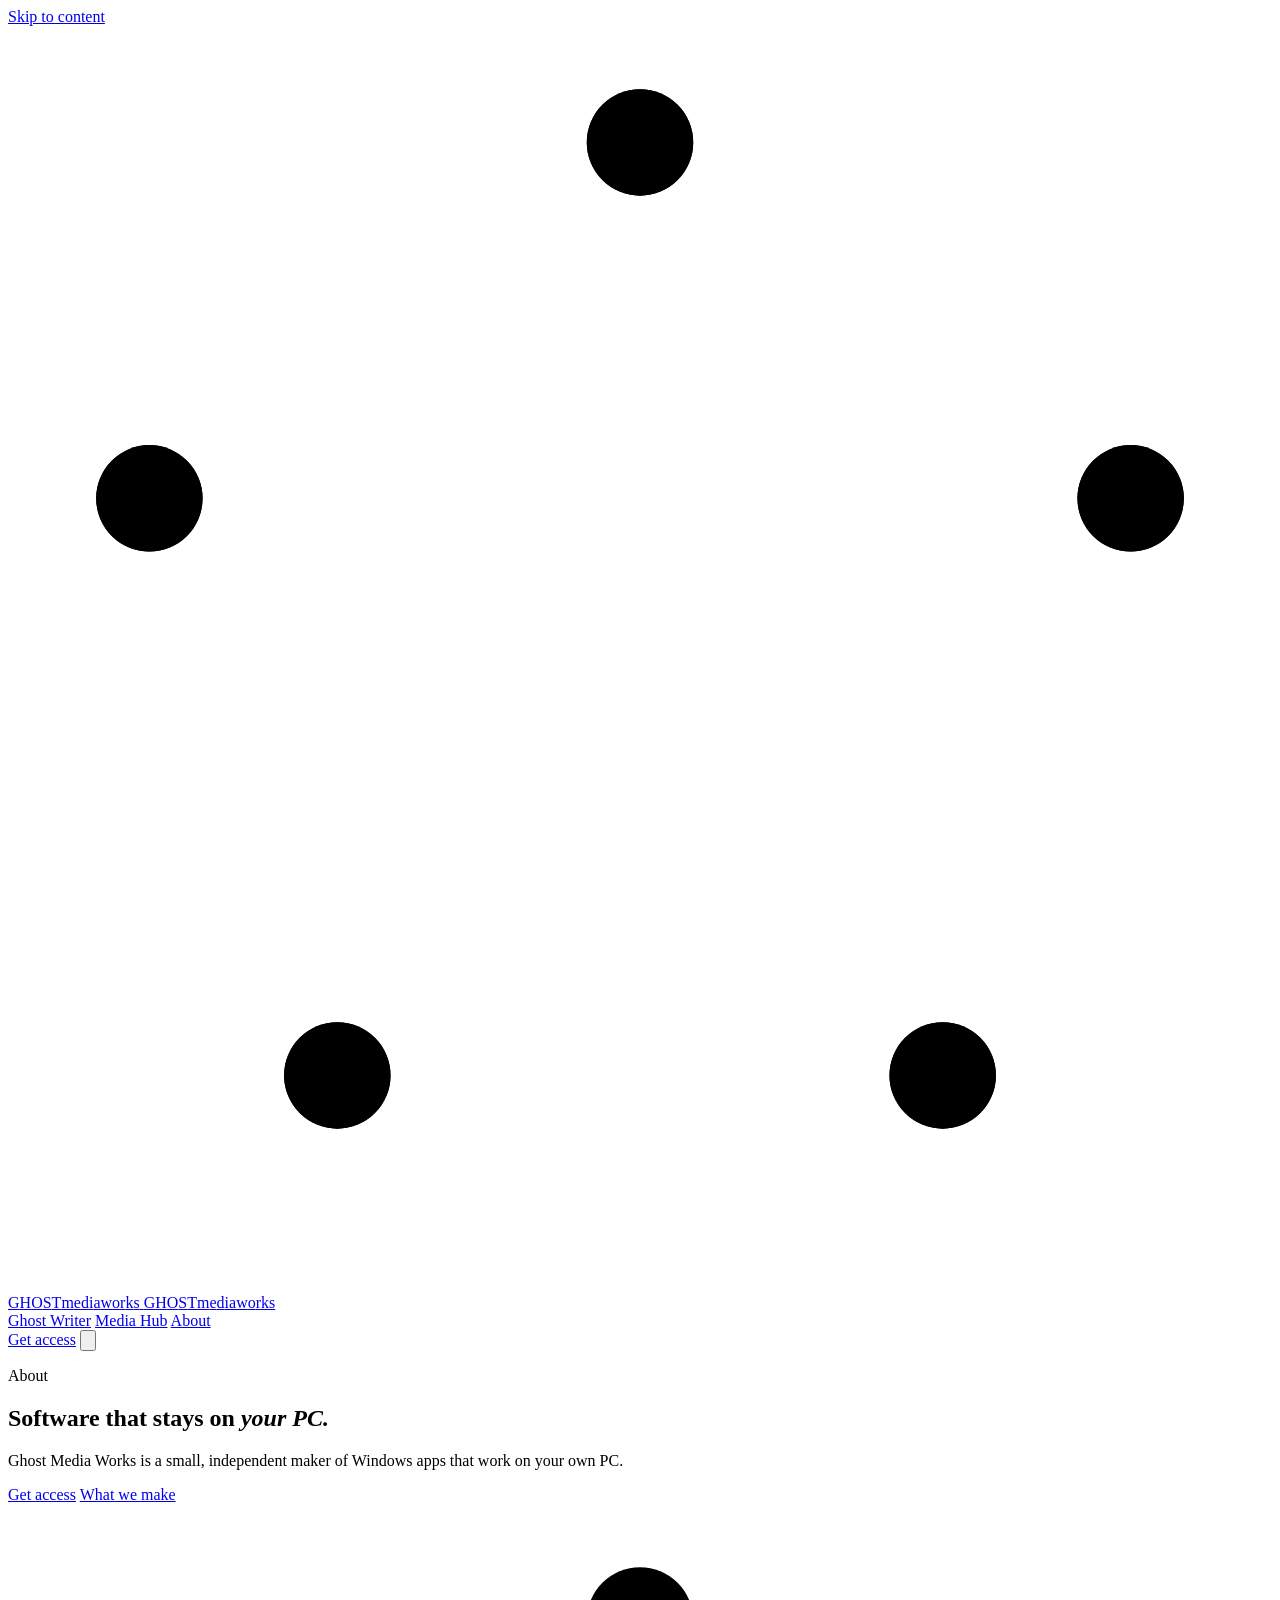
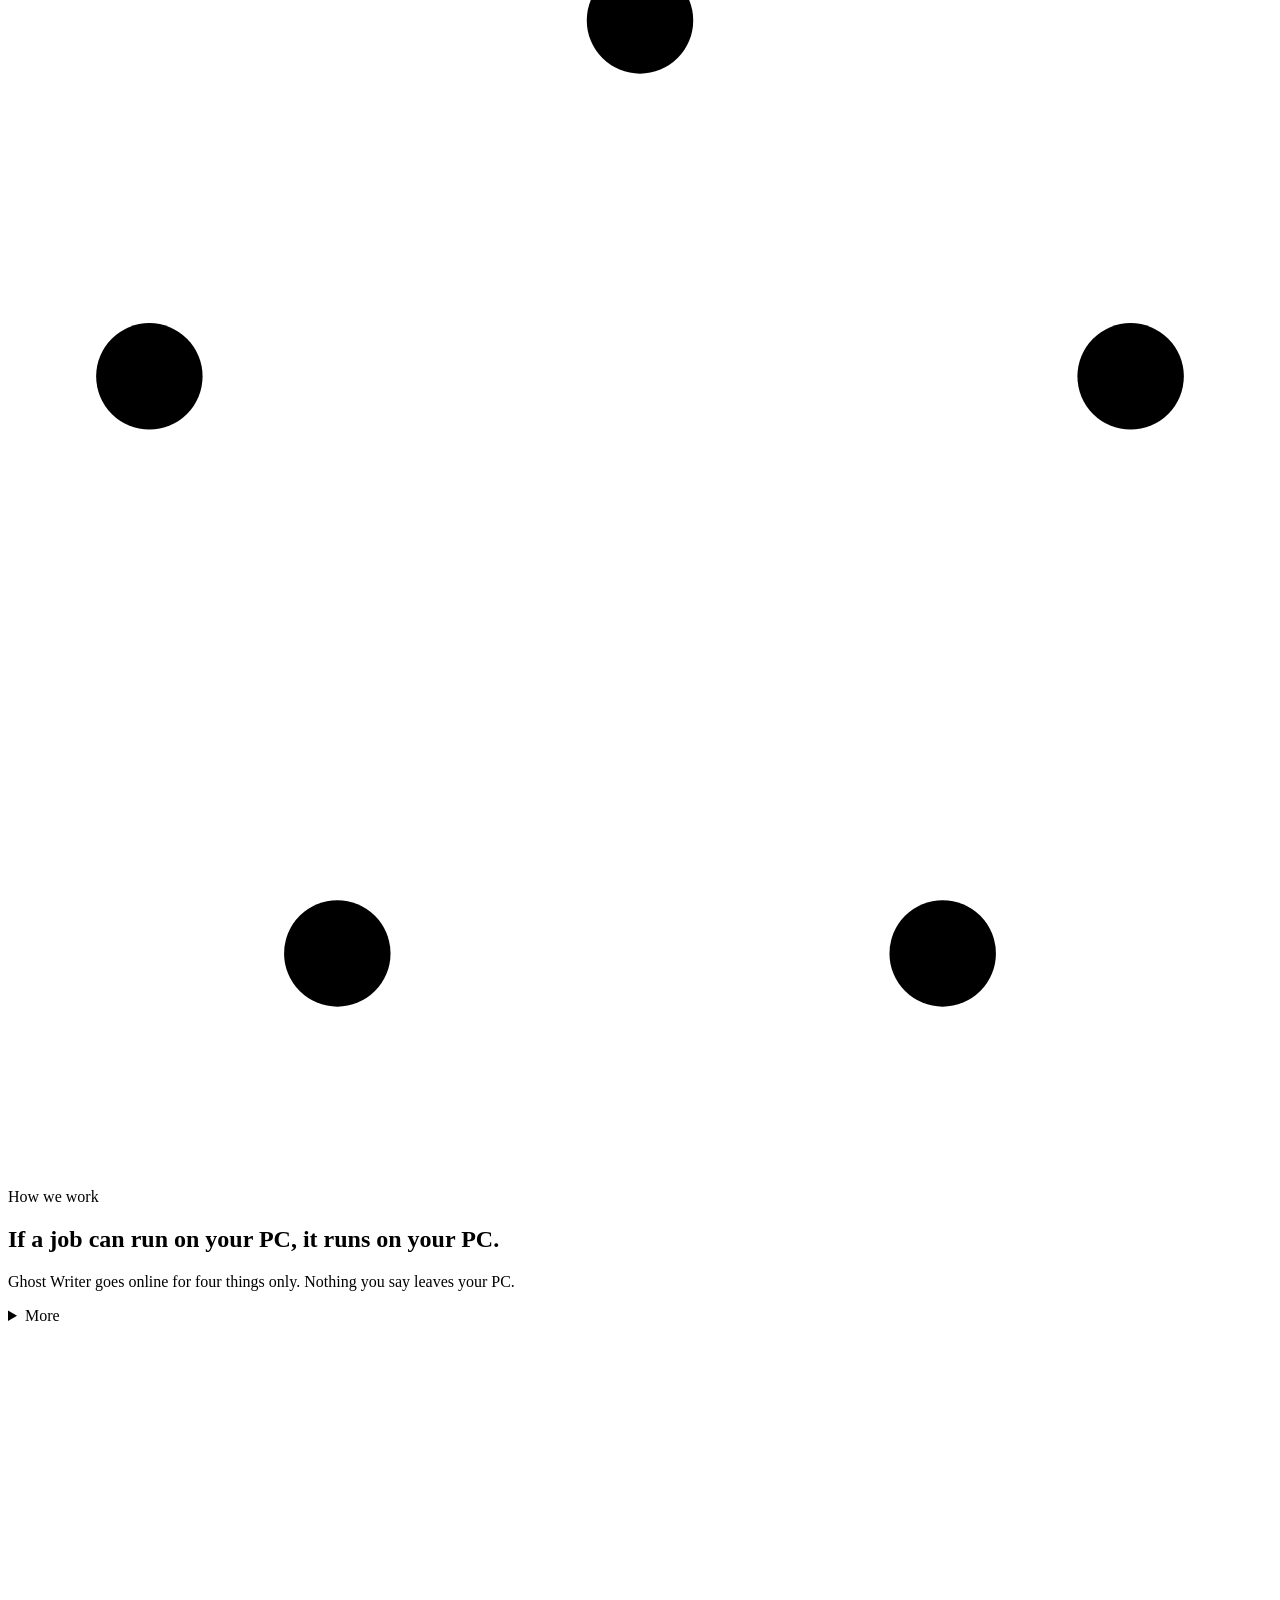
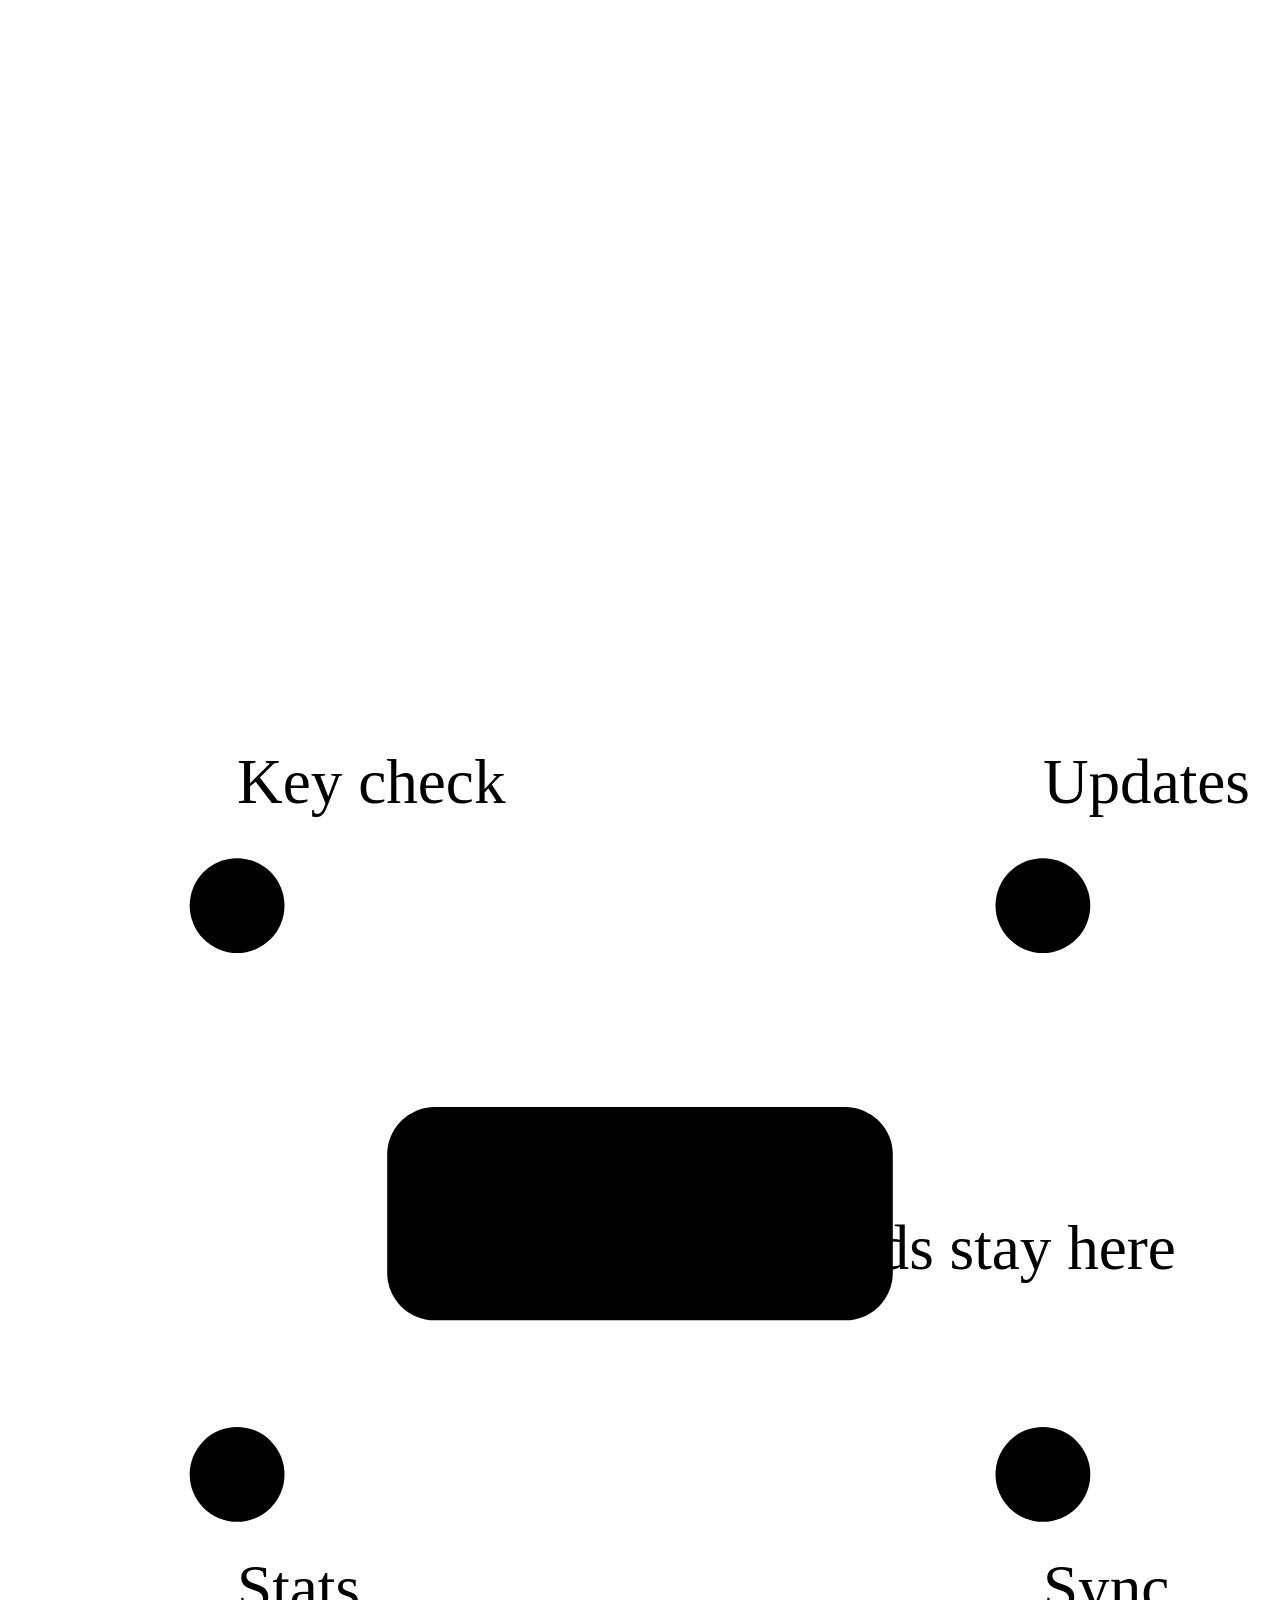
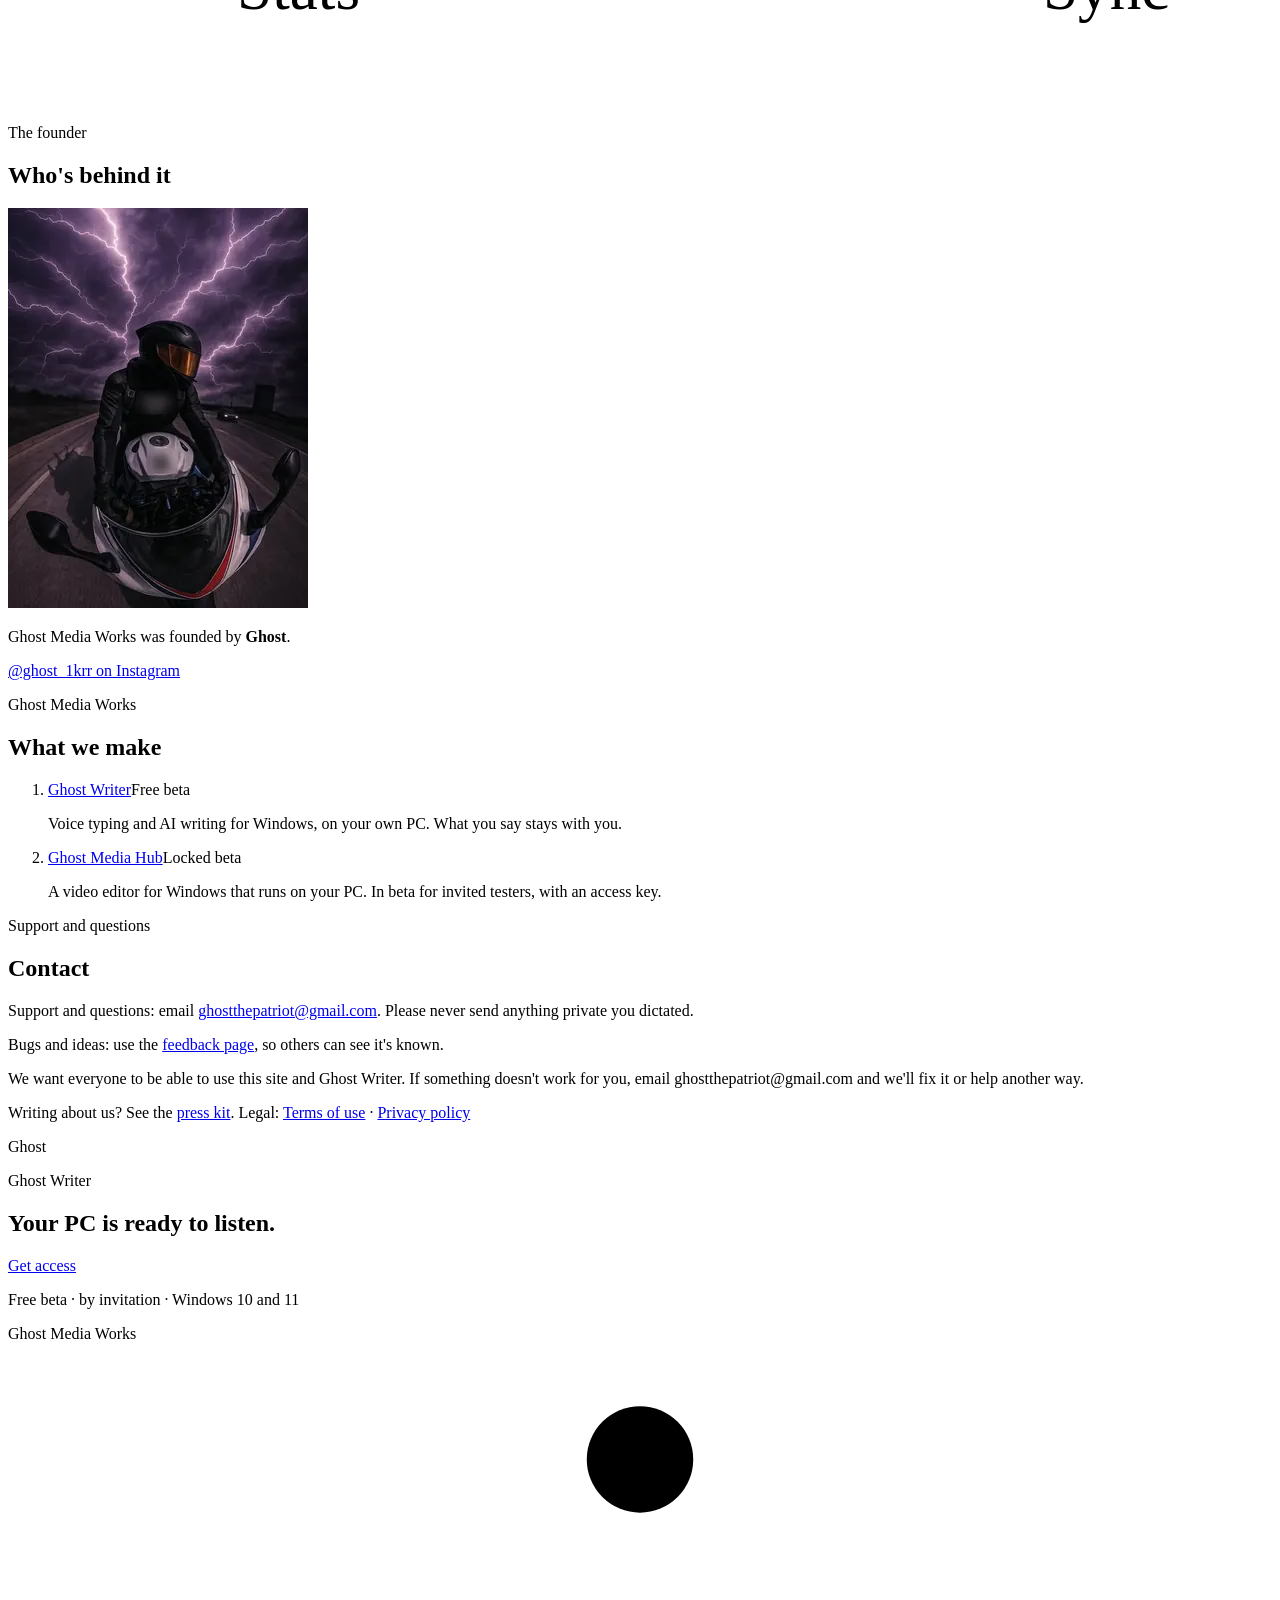
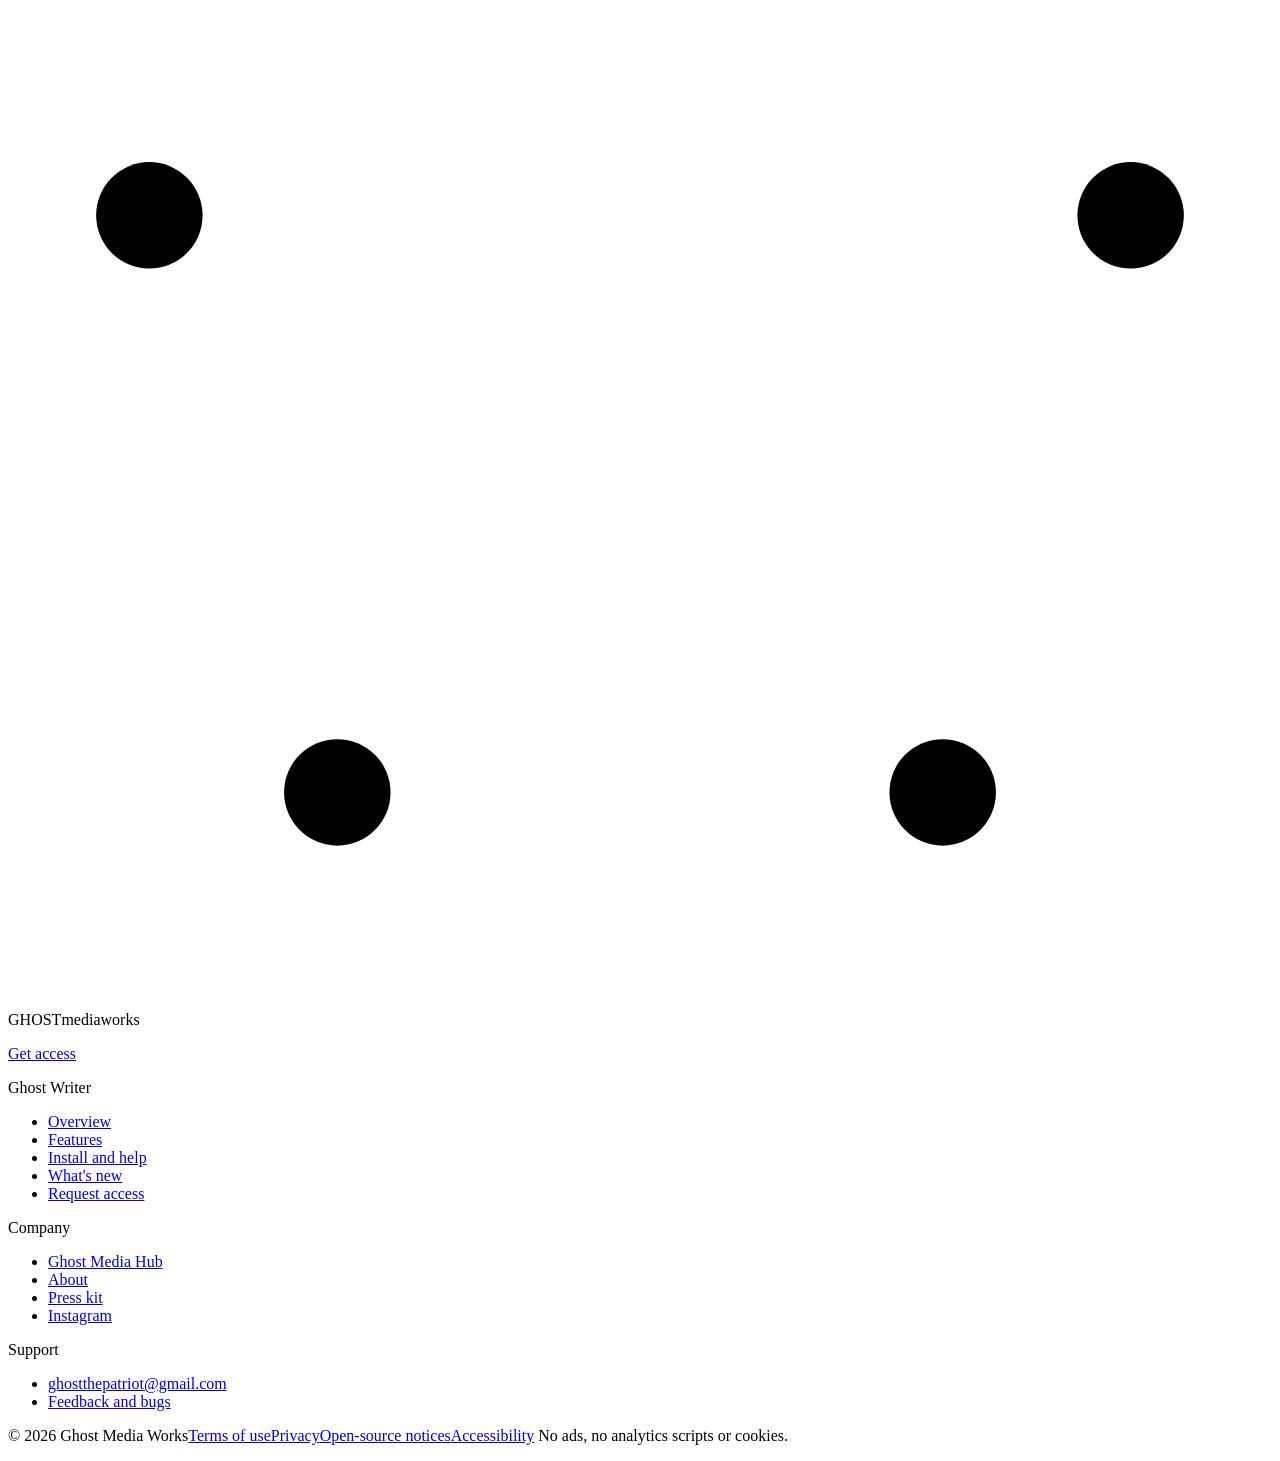
==== commit 6f2ac5da: "Website: about/index.html (7.2.1)" ====
--- a/about/index.html
+++ b/about/index.html
@@ -2,7 +2,7 @@
 <html lang="en">
 <head>
 <meta charset="utf-8">
-<meta name="viewport" content="width=device-width, initial-scale=1">
+<meta name="viewport" content="width=device-width, initial-scale=1, viewport-fit=cover">
 <title>About Ghost Media Works</title>
 <meta name="description" content="Ghost Media Works, founded by Ghost (@ghost_1krr), makes private apps for Windows that run on your own PC: Ghost Writer, and Ghost Media Hub (in beta).">
 <link rel="canonical" href="https://ghostmediaworks.com/about/">
@@ -11,21 +11,22 @@
 <meta property="og:title" content="About Ghost Media Works">
 <meta property="og:description" content="Ghost Media Works, founded by Ghost (@ghost_1krr), makes private apps for Windows that run on your own PC: Ghost Writer, and Ghost Media Hub (in beta).">
 <meta property="og:url" content="https://ghostmediaworks.com/about/">
-<meta property="og:image" content="https://ghostmediaworks.com/assets/social-company.10f2a9c13b.png">
+<meta property="og:image" content="https://ghostmediaworks.com/assets/social-company.ee70ac8720.png">
 <meta property="og:image:width" content="1200">
 <meta property="og:image:height" content="630">
 <meta property="og:image:alt" content="Ghost Media Works: private software that runs on your PC.">
 <meta name="twitter:card" content="summary_large_image">
-<meta name="theme-color" content="#0f1116" media="(prefers-color-scheme: dark)">
-<meta name="theme-color" content="#f3f5f9" media="(prefers-color-scheme: light)">
+<meta name="theme-color" content="#040508">
 <link rel="icon" href="/favicon.ico" sizes="any">
 <link rel="icon" type="image/png" sizes="32x32" href="/assets/icons/favicon-32.png">
 <link rel="apple-touch-icon" href="/assets/icons/apple-touch-icon.png">
 <link rel="manifest" href="/site.webmanifest">
 <link rel="preload" href="/assets/fonts/GrenzeGotisch-Site.woff" as="font" type="font/woff" crossorigin>
-<link rel="stylesheet" href="/assets/site.a00c4c6bac.css">
+<link rel="stylesheet" href="/assets/site.cd4bebedfd.css">
+<link rel="stylesheet" href="/assets/scenes.77559ba7a5.css">
 <link rel="stylesheet" href="/assets/request.55162ab120.css">
-<script src="/assets/head.3f117de3dd.js"></script><!-- theme, old-link forwarding, intro flag: runs before the page paints (no defer) -->
+<link rel="stylesheet" href="/assets/more.63ae14b94c.css">
+<script src="/assets/head.4cda8fda39.js"></script><!-- theme, old-link forwarding, intro flag: runs before the page paints (no defer) -->
 <script type="application/ld+json">
 {
  "@context": "https://schema.org",
@@ -92,48 +93,91 @@
           <span class="lg-spec"><span class="lg-w"><span class="lg-l">G</span><span class="lg-l">H</span><span class="lg-l">O</span><span class="lg-l">S</span><span class="lg-l">T</span></span><span class="lg-mw"><span>m</span><span>e</span><span>d</span><span>i</span><span>a</span><span class="lg-sp"></span><span>w</span><span>o</span><span>r</span><span>k</span><span>s</span></span></span></span>
       </span></span>
     </a>
-    <a class="button small header-request" href="/ghost-writer/#request">Request<span class="visually-hidden"> access to Ghost Writer</span></a>
-    <button class="menu-button" id="menu-button" type="button" aria-expanded="false" aria-controls="site-menu">
-      <svg viewBox="0 0 24 24" fill="none" stroke="currentColor" stroke-width="2.2" stroke-linecap="round" aria-hidden="true"><path class="m1" d="M4 7h16"/><path class="m2" d="M4 12h16"/><path class="m3" d="M4 17h16"/></svg>
-      <span class="visually-hidden">Menu</span>
-    </button>
-    <nav class="main-nav" id="site-menu" aria-label="Main">
+    <nav class="main-nav" aria-label="Main">
       <a href="/ghost-writer/" data-nav="ghost-writer">Ghost Writer</a>
-      <span class="menu-sub">
-        <a href="/ghost-writer/features/" data-sub="features">Features</a>
-        <a href="/ghost-writer/help/" data-sub="help">Install and help</a>
-        <a href="/ghost-writer/changelog/" data-sub="changelog">What's new</a>
-      </span>
       <a href="/media-hub/" data-nav="media-hub">Media Hub</a>
       <a href="/about/" data-nav="about" aria-current="page">About</a>
-      <a class="menu-only" href="/press/">Press kit</a>
-      <button class="menu-only menu-theme" type="button" data-theme-button>
-        <svg viewBox="0 0 24 24" fill="none" stroke="currentColor" stroke-width="2" aria-hidden="true"><circle cx="12" cy="12" r="9"/><path d="M12 3a9 9 0 0 1 0 18z" fill="currentColor"/></svg>
-        <span class="theme-label">Theme: follows your device</span>
-      </button>
     </nav>
-    <button class="theme-button header-theme" id="theme" type="button" data-theme-button aria-label="Theme: follows your device. Click to change.">
+    <a class="button small header-cta" href="/ghost-writer/#request">Get access</a>
+    <button class="theme-button header-theme" id="theme" type="button" data-theme-button aria-label="Theme: dark. Click to change.">
       <svg viewBox="0 0 24 24" fill="none" stroke="currentColor" stroke-width="2" aria-hidden="true"><circle cx="12" cy="12" r="9"/><path d="M12 3a9 9 0 0 1 0 18z" fill="currentColor"/></svg>
     </button>
   </div>
 </header>
-
 <main id="main" tabindex="-1">
-<div class="wrap">
-  <div class="hero u-one u-pb24">
-    <div class="u-w760">
+<!-- Site film, About (PLAN.html chapter 13). Star object: the hub mark alone (the header logo's five nodes, _layout.html
+     .lg-hub geometry, with the ghost inside).
+     Kit pieces (scenes.css/js): hero as .hero-film.scene[data-play] with svg.build (the mark draws itself), .art.ghost,
+     .cue, .glow; A1 .scene[data-scrub] with .light-pass, svg.build and .more; A2/A3 .scene.quiet[data-play] with .cue and
+     .build (the two product nodes assemble). Own (more.css): .m-hub, .m-map (the packet is a dash running a pathLength-1
+     path with --t), .m-nodes. Keep id="accessibility" (the footer links to it). -->
+<section class="hero-film scene" data-play="1400" aria-labelledby="hero-t">
+  <div class="wrap hero-in">
+    <div class="hero-words">
       <p class="eyebrow">About</p>
-      <h1>We build software that stays on your PC.</h1>
-      <p class="sub">Ghost Media Works is a small, independent software maker. We make apps for Windows that do their work on your own computer. Our first, Ghost Writer, turns your voice into text on your PC, so what you say stays with you.</p>
-    </div>
-  </div>
-</div>
-
-<section id="founder" aria-labelledby="founder-title">
+      <h1 id="hero-t">Software that stays on <em>your PC.</em></h1>
+      <p class="hero-line">Ghost Media Works is a small, independent maker of Windows apps that work on your own PC.</p>
+      <div class="hero-actions"><a class="btn" href="/ghost-writer/#request">Get access</a>
+        <a class="text-link" href="#products">What we make</a></div>
+    </div>
+    <div class="hero-object" data-wash="indigo"><span class="glow" aria-hidden="true"></span>
+      <div class="m-hub" role="img" aria-label="The Ghost Media Works mark: the ghost inside a ring of five points">
+        <svg class="build" data-from="0" data-to=".7" viewBox="0 0 76 76" aria-hidden="true">
+          <path class="hub-ln" d="M38 38L38 7"/><path class="hub-ln" d="M38 38L67.5 28.4"/><path class="hub-ln" d="M38 38L56.2 63.1"/>
+          <path class="hub-ln" d="M38 38L19.8 63.1"/><path class="hub-ln" d="M38 38L8.5 28.4"/>
+          <circle class="hub-nd" cx="38" cy="7" r="3.2"/><circle class="hub-nd" cx="67.5" cy="28.4" r="3.2"/><circle class="hub-nd" cx="56.2" cy="63.1" r="3.2"/>
+          <circle class="hub-nd" cx="19.8" cy="63.1" r="3.2"/><circle class="hub-nd" cx="8.5" cy="28.4" r="3.2"/>
+        </svg>
+        <span class="art ghost cue" data-at=".45"></span>
+      </div>
+    </div>
+  </div>
+</section>
+
+<section class="scene" id="principles" data-scene="online" data-scrub="150" data-chapter="How we work" aria-labelledby="principles-title">
+  <div class="wrap scene-in">
+    <div class="words">
+      <p class="eyebrow">How we work</p>
+      <h2 class="light-pass" id="principles-title">If a job can run on your PC, it runs on your PC.</h2>
+      <p class="line">Ghost Writer goes online for four things only. Nothing you say leaves your PC.</p>
+      <details class="more"><summary>More</summary><ul>
+        <li><b>Key check:</b> the key, a scrambled id of your PC and the version.</li>
+        <li><b>Updates:</b> new versions, and Advanced mode if you choose it.</li>
+        <li><b>Sync:</b> your data moves to your other PC only when you press Sync, scrambled so only your PCs can read it.</li>
+        <li><b>Stats:</b> only if you keep your stats in step between your PCs, scrambled the same way.</li>
+        <li>No ads, no analytics scripts. We don't sell data. Ghost Writer sends no usage data about what you do; the key check shows us only how many PCs used it each day.</li>
+        <li>This website runs no analytics scripts, sets no cookies and loads nothing from other sites.</li>
+        <li>Beta means beta: we list what's new and what's known to be wrong, and explain warnings before you meet them.</li>
+        <li>Ghost Writer is free by invitation while it grows, and shaped by the feedback of the people using it.</li>
+      </ul></details>
+    </div>
+    <div class="stage">
+      <span class="glow" aria-hidden="true"></span>
+      <div class="m-map" role="img" aria-label="Your PC in the middle, linked to four stops only: key check, updates, Sync and stats">
+        <svg viewBox="0 0 320 250" aria-hidden="true">
+          <path class="map-packet" pathLength="1" d="M160 125L58 48L160 125L262 48L160 125L262 192L160 125L58 192L160 125"/>
+        </svg>
+        <svg class="build" data-from="0" data-to=".2" viewBox="0 0 320 250" aria-hidden="true">
+          <path class="map-ln" d="M160 125L58 48"/><path class="map-ln" d="M160 125L262 48"/>
+          <path class="map-ln" d="M160 125L262 192"/><path class="map-ln" d="M160 125L58 192"/>
+          <circle class="map-stop" cx="58" cy="48" r="12"/><circle class="map-stop" cx="262" cy="48" r="12"/>
+          <circle class="map-stop" cx="262" cy="192" r="12"/><circle class="map-stop" cx="58" cy="192" r="12"/>
+          <rect class="map-pc" x="96" y="99" width="128" height="54" rx="12"/>
+          <text x="160" y="122">Your PC</text>
+          <text x="58" y="22">Key check</text><text x="262" y="22">Updates</text>
+          <text x="262" y="226">Sync</text><text x="58" y="226">Stats</text>
+          <text class="map-sub" x="160" y="140">Your words stay here</text>
+        </svg>
+      </div>
+    </div>
+  </div>
+</section>
+
+<section class="scene quiet" id="founder" data-play="900" data-chapter="Founder" aria-labelledby="founder-title">
   <div class="wrap">
     <p class="eyebrow">The founder</p>
     <h2 id="founder-title">Who's behind it</h2>
-    <div class="card founder-card">
+    <div class="card founder-card cue" data-at=".05">
       <img class="founder-photo" src="/assets/instagram/lightning-ride.webp" alt="Ghost, founder of Ghost Media Works, on his sport bike under a purple sky full of lightning" loading="lazy" width="300" height="400">
       <div>
         <p class="founder-line">Ghost Media Works was founded by <strong>Ghost</strong>.</p>
@@ -143,40 +187,28 @@
   </div>
 </section>
 
-<section id="principles" class="band" aria-labelledby="principles-title">
-  <div class="wrap">
-    <p class="eyebrow">How we work</p>
-    <h2 class="statement" id="principles-title">If a job can run on your PC, it runs on your PC.</h2>
-    <ul class="promise-row">
-      <li><b>Local first</b>Our apps go online only for what they say they do, such as checking for updates.</li>
-      <li><b>No ads, no analytics scripts</b>We don't sell data or show ads. Ghost Writer sends no usage data about what you do. The only thing its key check shows us is how many PCs used it each day. This website runs no analytics scripts, sets no cookies and loads nothing from other sites.</li>
-      <li><b>Honest about the rough edges</b>Beta means beta. We list what's new and what's known to be wrong, and we explain warnings before you meet them.</li>
-      <li><b>Built with the people who use it</b>Ghost Writer is free by invitation while it grows, and shaped by the feedback of the people using it.</li>
-    </ul>
-    <p class="proof"><b>Ghost Writer goes online for four things only:</b> checking your key (the key, a scrambled id of your PC and the version), checking for updates, moving your data to your other PC when you press Sync (scrambled so only your PCs can read it) and, if you choose it, downloading Advanced mode.</p>
-  </div>
-</section>
-
-<section id="products" aria-labelledby="about-products-title">
+<section class="scene quiet" id="products" data-play="1000" data-chapter="What we make" aria-labelledby="about-products-title">
   <div class="wrap">
     <p class="eyebrow">Ghost Media Works</p>
     <h2 id="about-products-title">What we make</h2>
-    <div class="grid two">
-      <div class="card"><span class="badge">Free beta</span><h3 class="u-mt12"><a href="/ghost-writer/">Ghost Writer</a></h3><p>Voice typing and AI writing for Windows, on your own PC.</p></div>
-      <div class="card"><span class="badge plain">Locked beta</span><h3 class="u-mt12"><a href="/media-hub/">Ghost Media Hub</a></h3><p>A video editor for Windows that runs on your PC. In beta for invited testers, with an access key.</p></div>
-    </div>
-  </div>
-</section>
-
-<section id="contact" aria-labelledby="contact-title">
-  <div class="wrap">
+    <ol class="m-nodes build" data-from=".05" data-to=".6">
+      <li><span class="m-node" aria-hidden="true"></span><div>
+        <p class="m-node-name"><a href="/ghost-writer/">Ghost Writer</a><span class="badge">Free beta</span></p>
+        <p>Voice typing and AI writing for Windows, on your own PC. What you say stays with you.</p></div></li>
+      <li><span class="m-node" aria-hidden="true"></span><div>
+        <p class="m-node-name"><a href="/media-hub/">Ghost Media Hub</a><span class="badge plain">Locked beta</span></p>
+        <p>A video editor for Windows that runs on your PC. In beta for invited testers, with an access key.</p></div></li>
+    </ol>
+  </div>
+</section>
+
+<section id="contact" data-chapter="Contact" aria-labelledby="contact-title">
+  <div class="wrap m-plain">
     <p class="eyebrow">Support and questions</p>
     <h2 id="contact-title">Contact</h2>
-    <div class="grid two">
-      <div class="card"><h3>Support and questions</h3><p>Email <a href="mailto:ghostthepatriot@gmail.com">ghostthepatriot@gmail.com</a>. Please never send anything private you dictated.</p></div>
-      <div class="card"><h3>Bugs and ideas</h3><p>Use the <a href="https://github.com/getghostwriter/getghostwriter.github.io/issues">feedback page</a>, so others can see it's known.</p></div>
-    </div>
-    <p class="u-mt24" id="accessibility">We want everyone to be able to use this site and Ghost Writer. If something doesn't work for you, email ghostthepatriot@gmail.com and we'll fix it or help another way.</p>
+    <p>Support and questions: email <a href="mailto:ghostthepatriot@gmail.com">ghostthepatriot@gmail.com</a>. Please never send anything private you dictated.</p>
+    <p>Bugs and ideas: use the <a href="https://github.com/getghostwriter/getghostwriter.github.io/issues">feedback page</a>, so others can see it's known.</p>
+    <p id="accessibility">We want everyone to be able to use this site and Ghost Writer. If something doesn't work for you, email ghostthepatriot@gmail.com and we'll fix it or help another way.</p>
     <p class="small-print u-mt20">Writing about us? See the <a href="/press/">press kit</a>. Legal: <a href="/terms.html">Terms of use</a> &middot; <a href="/privacy.html">Privacy policy</a></p>
   </div>
 </section>
@@ -188,13 +220,13 @@
     <div class="ghost-art closing-ghost" aria-hidden="true"><span class="ghost"></span><span class="floor"></span></div>
     <p class="eyebrow">Ghost Writer</p>
     <h2 class="statement" id="closing-title">Your PC is ready to listen.</h2>
-    <div class="actions"><a class="button" href="/ghost-writer/#request">Request free access</a></div>
+    <div class="actions"><a class="button" href="/ghost-writer/#request">Get access</a></div>
     <p class="fine">Free beta &middot; by invitation &middot; Windows 10 and 11</p>
   </div>
 </section>
 <footer class="site-footer">
   <div class="wrap">
-    <nav class="foot-row" aria-label="Footer">
+    <div class="foot-top">
       <p class="lg lg-still"><span class="visually-hidden">Ghost Media Works</span><span class="lg-press" aria-hidden="true"><span class="lg-sway">
             <span class="lg-orb"><span class="lg-halo"></span><svg class="lg-hub" viewBox="0 0 76 76" focusable="false">
               <g class="lg-lns"><path d="M38 38L38 7"/><path d="M38 38L67.5 28.4"/><path d="M38 38L56.2 63.1"/><path d="M38 38L19.8 63.1"/><path d="M38 38L8.5 28.4"/></g>
@@ -202,14 +234,23 @@
             </svg><span class="lg-gh"></span></span>
             <span class="lg-col"><span class="lg-w"><span class="lg-l">G</span><span class="lg-l">H</span><span class="lg-l">O</span><span class="lg-l">S</span><span class="lg-l">T</span></span><span class="lg-mw"><span>m</span><span>e</span><span>d</span><span>i</span><span>a</span><span class="lg-sp"></span><span>w</span><span>o</span><span>r</span><span>k</span><span>s</span></span></span>
           </span></span></p>
-      <a href="/ghost-writer/">Ghost Writer</a><a href="/ghost-writer/#request">Request access</a><a href="/ghost-writer/features/">Features</a><a href="/ghost-writer/help/">Install and help</a><a href="/ghost-writer/changelog/">What's new</a>
-      <a href="/media-hub/">Ghost Media Hub <span class="soon">(beta)</span></a><a href="/about/">About</a><a href="/press/">Press kit</a><a href="https://www.instagram.com/ghost_1krr/" rel="noopener">Instagram</a><a href="https://github.com/getghostwriter/getghostwriter.github.io/issues">Feedback and bugs</a>
-      <a href="mailto:ghostthepatriot@gmail.com">Support: ghostthepatriot@gmail.com</a>
+      <a class="button foot-cta" href="/ghost-writer/#request">Get access</a>
+    </div>
+    <nav class="foot-cols" aria-label="Footer">
+      <div class="foot-col"><p class="foot-h">Ghost Writer</p><ul>
+        <li><a href="/ghost-writer/">Overview</a></li><li><a href="/ghost-writer/features/">Features</a></li>
+        <li><a href="/ghost-writer/help/">Install and help</a></li><li><a href="/ghost-writer/changelog/">What's new</a></li>
+        <li><a href="/ghost-writer/#request">Request access</a></li></ul></div>
+      <div class="foot-col"><p class="foot-h">Company</p><ul>
+        <li><a href="/media-hub/">Ghost Media Hub</a></li><li><a href="/about/">About</a></li><li><a href="/press/">Press kit</a></li>
+        <li><a href="https://www.instagram.com/ghost_1krr/" rel="noopener">Instagram</a></li></ul></div>
+      <div class="foot-col"><p class="foot-h">Support</p><ul>
+        <li><a href="mailto:ghostthepatriot@gmail.com">ghostthepatriot@gmail.com</a></li><li><a href="https://github.com/getghostwriter/getghostwriter.github.io/issues">Feedback and bugs</a></li></ul></div>
     </nav>
-    <div class="foot-row">
-      <span>&copy; 2026 Ghost Media Works</span><a href="/terms.html">Terms of use</a><a href="/privacy.html">Privacy</a><a href="/NOTICES.txt">Open-source credits</a>
-      <span>No ads, no analytics scripts or cookies.</span><a href="/about/#accessibility">Accessibility</a>
-    </div>
+    <p class="foot-legal">
+      <span>&copy; 2026 Ghost Media Works</span><a href="/terms.html">Terms of use</a><a href="/privacy.html">Privacy</a><a href="/NOTICES.txt">Open-source notices</a><a href="/about/#accessibility">Accessibility</a>
+      <span>No ads, no analytics scripts or cookies.</span>
+    </p>
   </div>
 </footer>
 <dialog class="rq" id="request-dialog" aria-labelledby="rq-title">
@@ -268,11 +309,14 @@
   </div>
 </dialog>
 
-<script src="/assets/site.7005f1863f.js" defer></script>
-<script src="/assets/logo.f7e7fe24f3.js" defer></script>
-<script src="/assets/frame.e39da035f4.js" defer></script>
-<script src="/assets/motion.b898d19690.js" defer></script>
+<script src="/assets/site.ed3da27f30.js" defer></script>
+<script src="/assets/logo.b5ae365e06.js" defer></script>
+<script src="/assets/stars.e5c827dea4.js" defer></script>
+<script src="/assets/frame.b7f0a42eb2.js" defer></script>
+<script src="/assets/scenes.37d79b3e3c.js" defer></script>
+<script src="/assets/motion.e472a26b23.js" defer></script>
 <script src="/assets/request.4b66f7353a.js" defer></script>
+<script src="/assets/more.981ee9f866.js" defer></script>
 
 </body>
 </html>
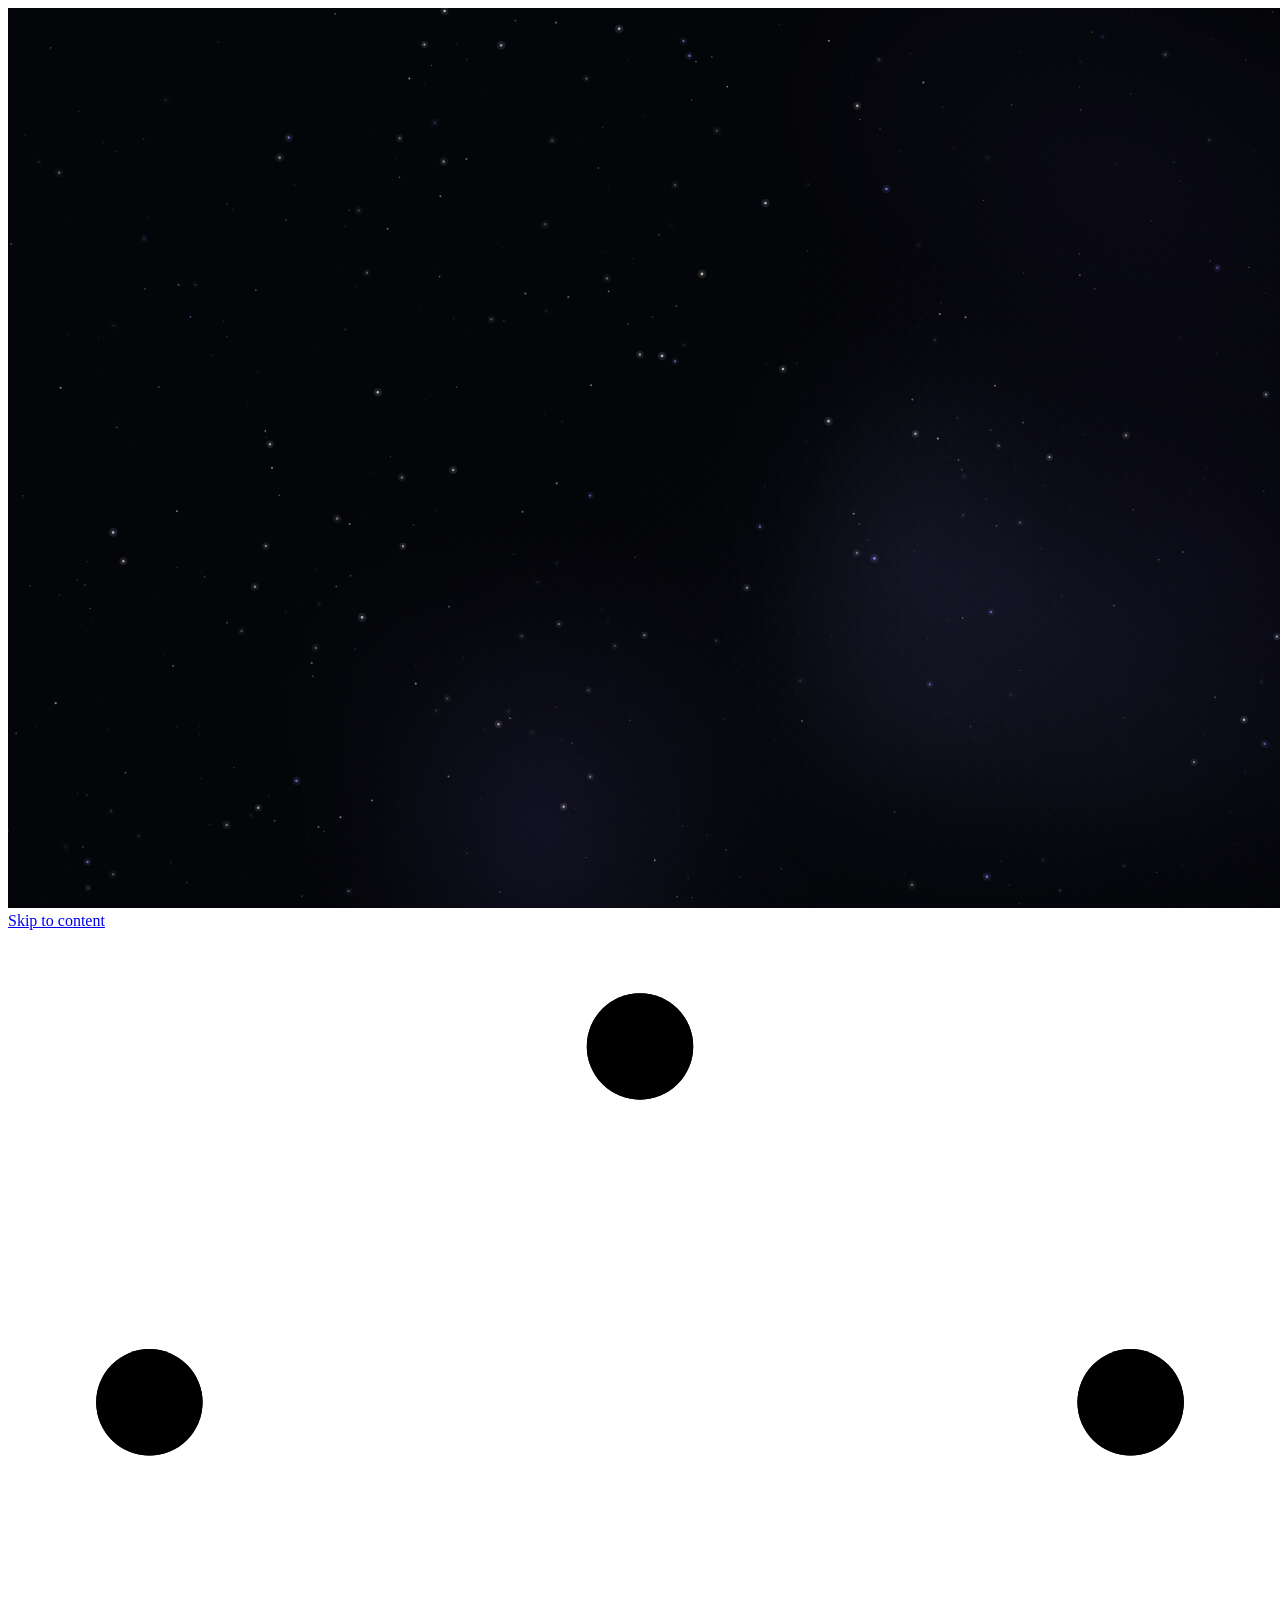
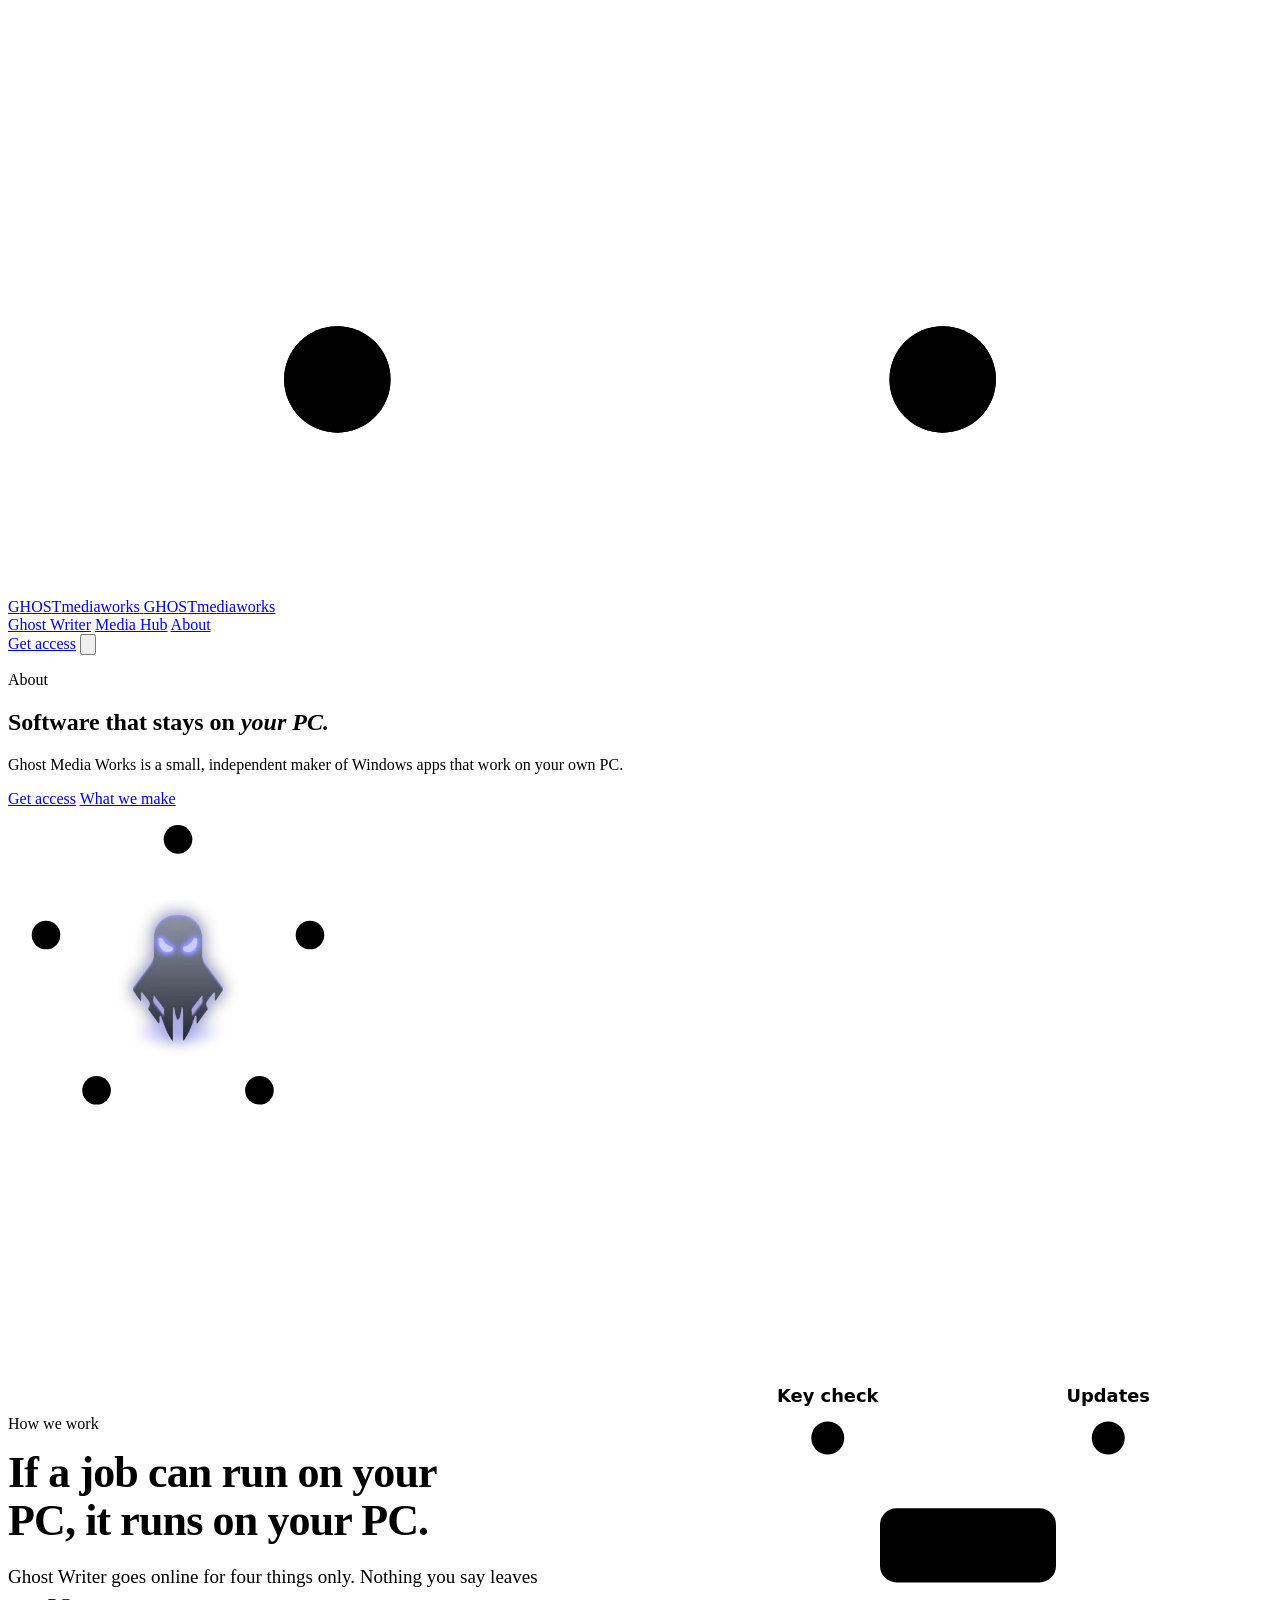
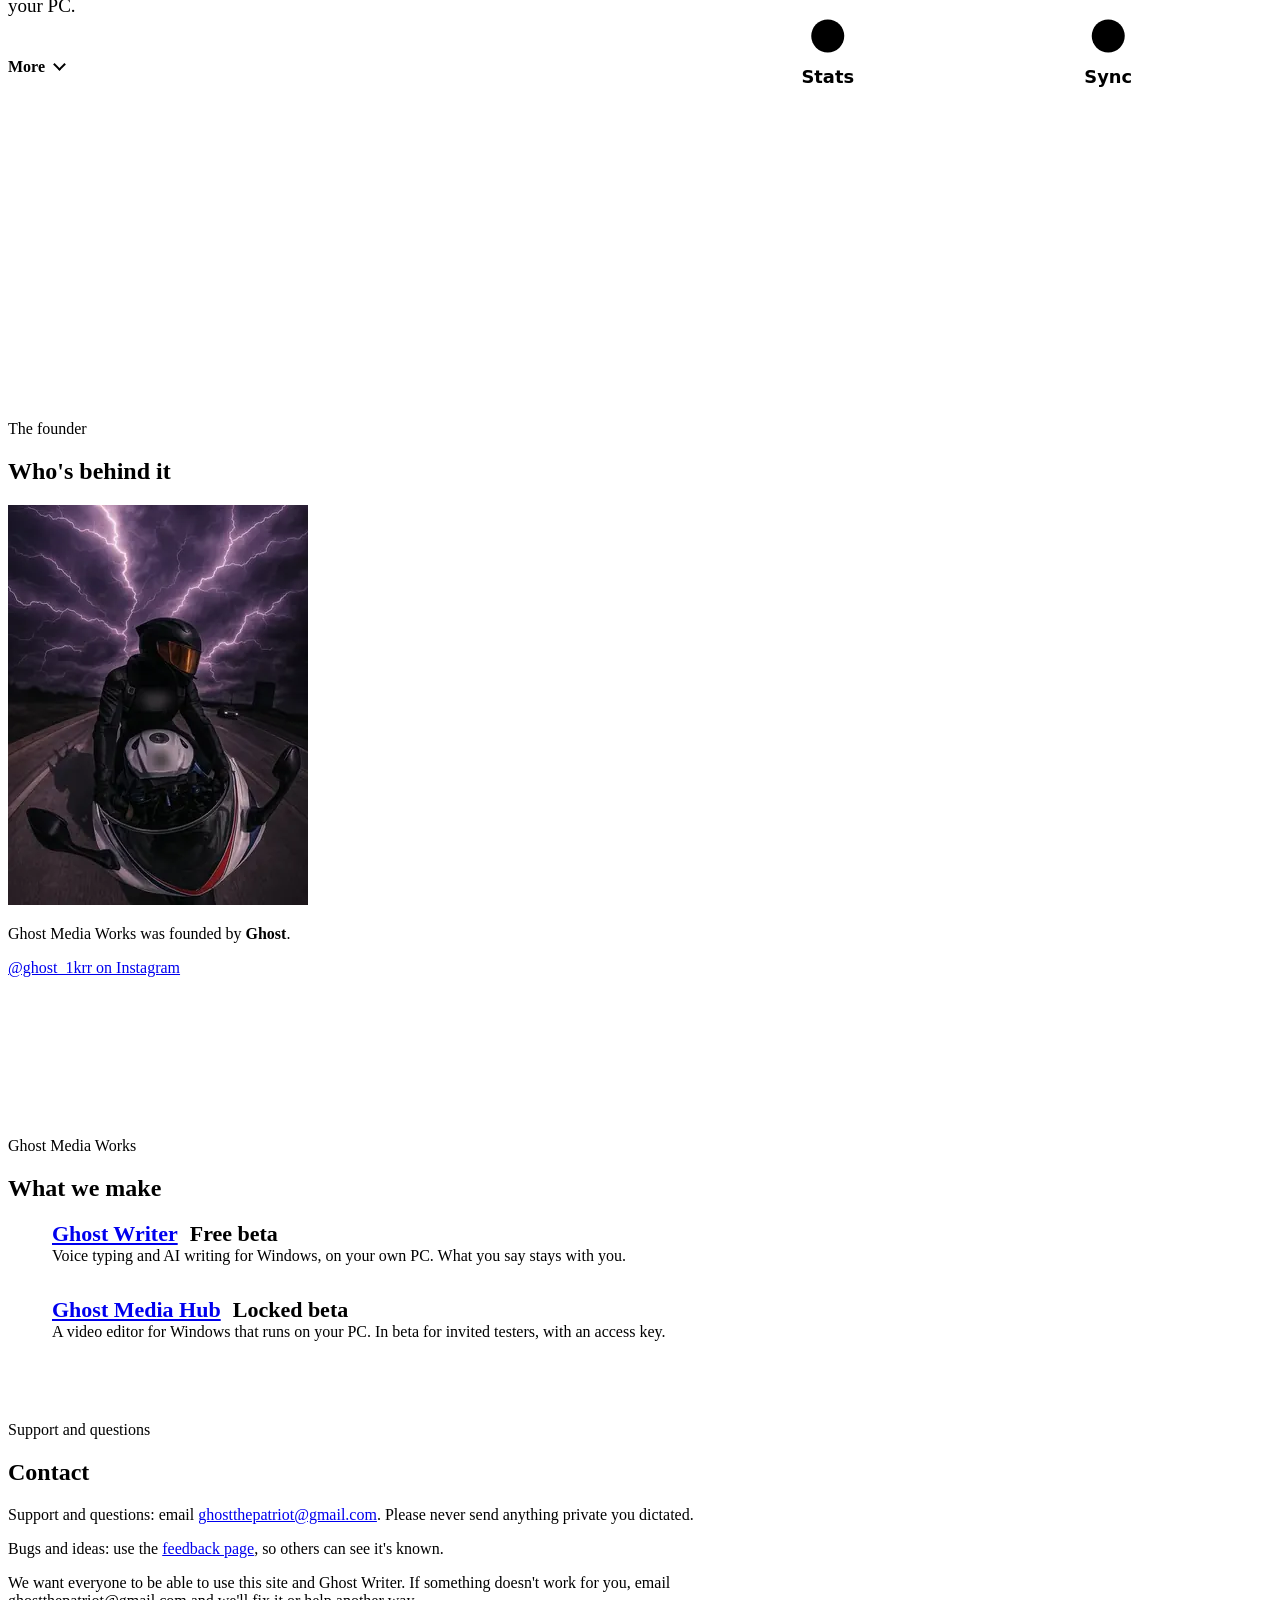
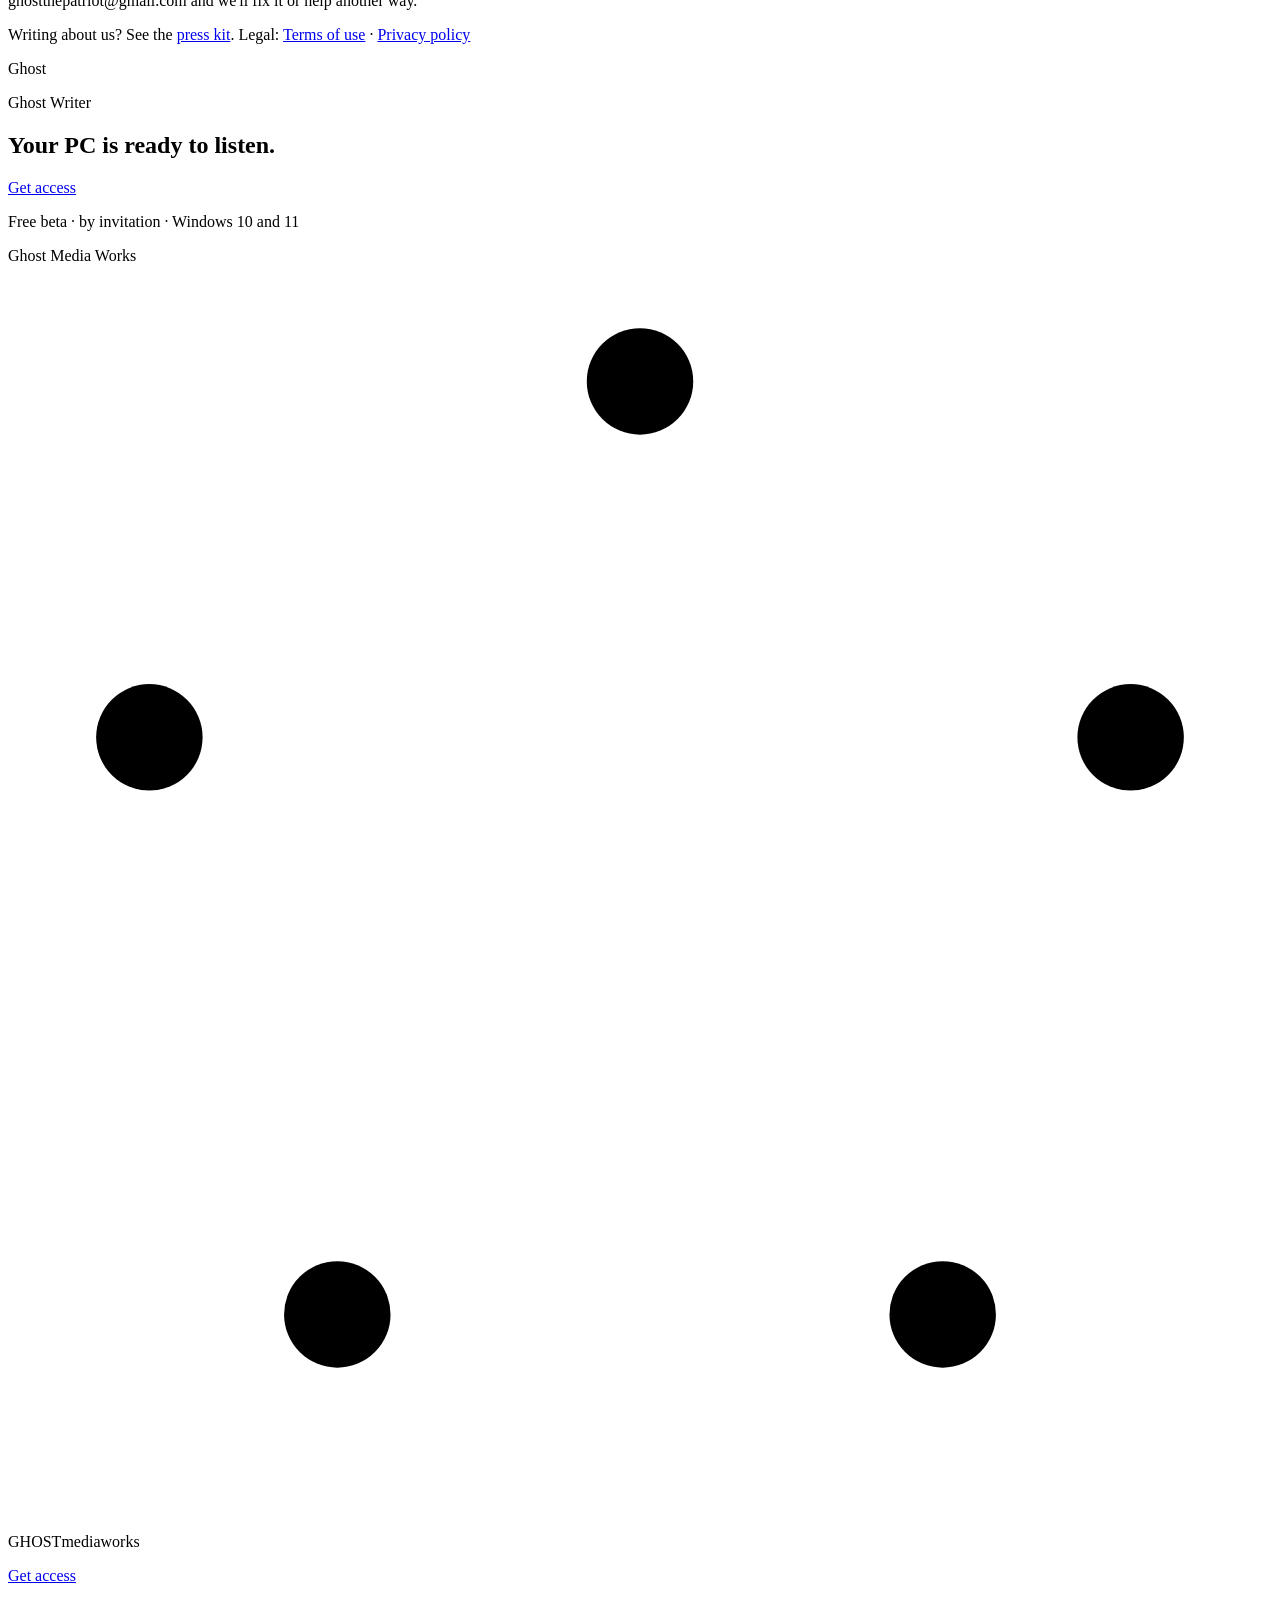
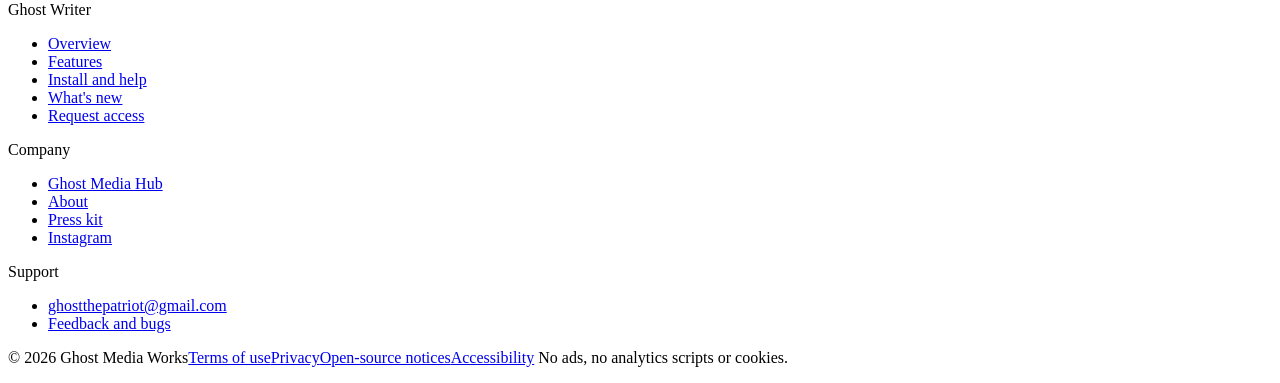
==== commit e81c031e: "Website: about/index.html (7.2.1)" ====
--- a/about/index.html
+++ b/about/index.html
@@ -22,11 +22,11 @@
 <link rel="apple-touch-icon" href="/assets/icons/apple-touch-icon.png">
 <link rel="manifest" href="/site.webmanifest">
 <link rel="preload" href="/assets/fonts/GrenzeGotisch-Site.woff" as="font" type="font/woff" crossorigin>
-<link rel="stylesheet" href="/assets/site.cd4bebedfd.css">
+<link rel="stylesheet" href="/assets/site.ba0b8dfc9c.css">
 <link rel="stylesheet" href="/assets/scenes.77559ba7a5.css">
 <link rel="stylesheet" href="/assets/request.55162ab120.css">
 <link rel="stylesheet" href="/assets/more.63ae14b94c.css">
-<script src="/assets/head.4cda8fda39.js"></script><!-- theme, old-link forwarding, intro flag: runs before the page paints (no defer) -->
+<script src="/assets/head.3d74d729cb.js"></script><!-- theme, old-link forwarding, intro flag: runs before the page paints (no defer) -->
 <script type="application/ld+json">
 {
  "@context": "https://schema.org",
@@ -309,12 +309,12 @@
   </div>
 </dialog>
 
-<script src="/assets/site.ed3da27f30.js" defer></script>
+<script src="/assets/site.d19b90ec26.js" defer></script>
 <script src="/assets/logo.b5ae365e06.js" defer></script>
 <script src="/assets/stars.e5c827dea4.js" defer></script>
 <script src="/assets/frame.b7f0a42eb2.js" defer></script>
-<script src="/assets/scenes.37d79b3e3c.js" defer></script>
-<script src="/assets/motion.e472a26b23.js" defer></script>
+<script src="/assets/scenes.6a7c0b8fda.js" defer></script>
+<script src="/assets/motion.9c7dc568f1.js" defer></script>
 <script src="/assets/request.4b66f7353a.js" defer></script>
 <script src="/assets/more.981ee9f866.js" defer></script>
 
--- a/assets/scenes.77559ba7a5.css
+++ b/assets/scenes.77559ba7a5.css
@@ -0,0 +1,333 @@
+/* Ghost Media Works site film: the scene kit's look (scenes.js does the rest). Manual: dev/design/site-film/README.md.
+   Kit pieces: scene layout + pin, .type, .keys, .pill, .window, .menu, .toast, .confirm, .dialog, .dial, .switch, .meter,
+   .count, .calendar, .curve, .tilt, .build, .wipe, .cue, .glow + washes, .light-pass, .chooser/.chip/.ways, .more, .art.
+   Rules: every piece is written against --t (0..1, the scene's playhead). With no JavaScript or reduced motion --t is 1,
+   so every scene rests on its final frame, complete. Hidden starting states exist only under html.motion (head.js) and,
+   for the ones a script starts, html.kit (scenes.js). Per frame only transform (translate/scale/rotate), opacity,
+   clip-path and stroke-dashoffset change. Internal custom properties start with --k-; the page-facing ones are --t,
+   the timing tokens, --bar-h, --stage-h, --stage-cap, --curve-item and --pill-w. */
+
+@property --t { syntax: "<number>"; inherits: true; initial-value: 1; }
+@property --kit-tilt { syntax: "<number>"; inherits: true; initial-value: 1; }
+
+:root {
+  /* timing tokens (CONTRACT.md); floor 150 ms, ceiling 1.5 s except scrubs */
+  --enter: 600ms; --ease: cubic-bezier(.2, .7, .2, 1); --xfade: 300ms; --word: 160ms; --stop: 700ms;
+  --build: 900ms; --assemble: 1.2s; --pass: 1.2s; --wash: 500ms;
+  --k-font: "Segoe UI Variable Text", "Segoe UI", system-ui, -apple-system, "Helvetica Neue", sans-serif; /* site.css body */
+  --bar-h: 64px; /* the site header's height (it hides on scroll down); scenes.js measures the real one */
+  /* washes: only the glow takes them */
+  --wash-indigo: var(--accent); --wash-amber: #f2a541; --wash-teal: #2cc5b0; --wash-slate: #8b9bb4; --wash-stone: #a8a097;
+  --wash-violet: #a98bff; --wash-look-warm: #ff9b5e; --wash-look-cool: #5cc2ff; --wash-look-film: #d9b47a; --wash-look-mono: #c3c8d1;
+}
+:root[data-theme="light"] { --wash-amber: #e08a12; --wash-teal: #0f9e8c; --wash-slate: #5f6f88; --wash-stone: #857c72;
+  --wash-violet: #7b55e6; --wash-look-warm: #e8702a; --wash-look-cool: #1f8fd6; --wash-look-film: #b88a3e; --wash-look-mono: #7d8592; }
+/* Motion not welcome: every timing token is instant and every scene sits on its last frame. */
+:root:not(.motion) { --enter: 0ms; --xfade: 0ms; --build: 0ms; --assemble: 0ms; --pass: 0ms; --wash: 0ms; }
+html:not(.motion) .scene { --t: 1 !important; }
+
+/* ---- the scene: words + stage ---------------------------------------------------------------------------------- */
+.scene { position: relative; --t: 1; overflow-x: clip; }
+main section.scene:not(.hero-film) { padding: 0; border-top: 0; } /* site.css pads every main section; a scene's air is inside
+   .scene-in. A hero that is also a scene (.hero-film.scene, for data-play or a .curve) keeps the frame's 96/48 px. */
+.scene-in { display: grid; grid-template-columns: minmax(0, 1fr) minmax(0, 1fr); gap: 48px; align-items: center; padding-block: 96px; }
+@media (min-width: 721px) { .scene.flip .stage { order: -1; } } /* phones keep words, stage, chooser, More */
+.scene.wide .scene-in { grid-template-columns: minmax(0, 1fr); }
+.scene .words > :last-child { margin-bottom: 0; }
+.scene .words > * { position: relative; z-index: 1; } /* above the glow, which reaches past the stage */
+.scene .words h1 { font-size: clamp(40px, 5vw, 64px); font-weight: 700; line-height: 1.02; letter-spacing: -.02em; text-wrap: balance; margin: 0 0 24px; }
+.scene .words h2 { font-size: clamp(28px, 4vw, 44px); font-weight: 700; line-height: 1.1; letter-spacing: -.02em; text-wrap: balance; margin: 0 0 16px; }
+.scene .line { font-size: clamp(17px, 1.6vw, 19px); line-height: 1.55; color: var(--muted); max-width: 56ch; margin: 0 0 24px; }
+.stage { position: relative; isolation: isolate; display: grid; place-items: center; align-self: center;
+  height: var(--stage-h, min(600px, 70svh)); min-width: 0; container-type: inline-size; }
+.stage.framed { border-radius: 22px; background: color-mix(in srgb, var(--card) 60%, transparent); border: 1px solid var(--edge); }
+.star { box-shadow: 0 24px 60px rgba(0, 0, 0, .35); }
+
+@media (max-width: 720px) {
+  .scene-in { display: flex; flex-direction: column; align-items: stretch; gap: 0; padding-block: 48px; } /* headlines keep their width */
+  .scene .words { display: contents; }
+  .scene .words > * { order: 1; }
+  .scene .stage { order: 2; width: 100%; height: var(--stage-h, 55svh); margin-block: 24px 0; }
+  .scene .chooser, .scene .more { order: 3; }
+  .scene .more { align-self: flex-start; }
+}
+
+/* Pinned scenes (data-scrub): the words and the stage stay on screen while the visitor scrolls data-scrub vh
+   (120 on phones); --t runs 0 -> 1 over exactly that distance. Short screens (landscape phones) don't pin. */
+.scene[data-scrub] { --scrub: 180; --scrub-phone: 120; --k-run: calc(var(--scrub) * 1svh); }
+@media (max-width: 720px) { .scene[data-scrub] { --k-run: calc(var(--scrub-phone) * 1svh); } }
+@keyframes kit-t { from { --t: 0; } to { --t: 1; } }
+@media (min-height: 700px) {
+  /* The box pins at the very top; its top padding is the header's height, so the header (shown or hidden on
+     scroll) only ever covers the scene's own padding. */
+  html.motion .scene[data-scrub] { height: calc(100svh + var(--k-run)); }
+  html.motion .scene[data-scrub] > .scene-in { position: sticky; top: 0; height: 100svh; padding-block: calc(var(--bar-h) + 32px) 32px; }
+  @supports (animation-timeline: view()) {
+    html.motion .scene[data-scrub] {
+      animation: kit-t 1ms linear both; animation: kit-t auto linear both;
+      animation-timeline: view(); animation-range: contain 0% contain 100%;
+    }
+  }
+}
+@media (min-width: 721px) and (min-height: 700px) {
+  html.motion .scene[data-scrub] > .scene-in { grid-template-rows: minmax(0, 1fr); }
+  html.motion .scene.wide[data-scrub] > .scene-in { grid-template-rows: auto minmax(0, 1fr); }
+  html.motion .scene[data-scrub] .stage { height: min(var(--stage-cap, 640px), 100%); }
+}
+@media (max-width: 720px) and (min-height: 700px) {
+  html.motion .scene[data-scrub] > .scene-in { padding-block: calc(var(--bar-h) + 16px) 16px; }
+  /* with a script the chapter pill (44 px, 14 px up) sits over the bottom; the last line stays above it */
+  html.motion.js .scene[data-scrub] > .scene-in { padding-bottom: calc(68px + env(safe-area-inset-bottom)); }
+  html.motion .scene[data-scrub] .stage { flex: 1 1 0; min-height: 0; height: auto; margin-block: 16px 8px; }
+  html.motion .scene[data-scrub] .chooser { margin-top: 8px; }
+}
+
+/* Played scenes (data-play="ms"): --t runs 0 -> 1 once over that time when the scene comes into view (and again when
+   a chip replays it). If scenes.js never arrives, a safety animation shows the last frame after 3 s. */
+@keyframes kit-rest { from, to { --t: 1; } }
+html.motion .scene[data-play]:not(.played) { --t: 0; }
+html.motion:not(.kit) .scene[data-play] { animation: kit-rest 1ms 3s forwards; }
+html.motion .scene[data-play].played { --t: 1; transition: --t var(--k-play, var(--assemble)) linear; }
+
+/* ---- shared cue progress: data-at / data-until / data-ramp (scenes.js copies them into --k-at, --k-until, --k-ramp) */
+.scene :is(.cue, .menu, .toast, .confirm, .dialog), .scene .build:not(svg) > *, .scene .menu > li, .scene .keys kbd {
+  --k-at: -1; --k-until: 9;
+  --k-p: calc(clamp(0, (var(--t) - var(--k-at)) / var(--k-ramp, .04), 1) * clamp(0, (var(--k-until) - var(--t)) / var(--k-ramp, .04), 1));
+}
+.scene .cue, .scene .toast, .scene .confirm, .scene .build:not(svg) > * { opacity: max(.001, var(--k-p)); translate: 0 calc((1 - var(--k-p)) * 18px); }
+
+/* ---- .type: words revealed by --t (or typed live at speaking pace with data-live) -----------------------------
+   Scrubbed: scenes.js reads the playhead once a frame and flips .on/.lit only on the words whose state changed, so
+   nothing is restyled per frame by --t. No transitions on scrubbed words: a word appears at once, as typed text
+   does (transitions on many inline words cost a 4x-throttled phone its frames). */
+.scene .type .w { display: inline-block; white-space: nowrap; }
+/* the words never read --t, so it stops at .type: a playhead change restyles the .type alone, not every word */
+html.motion.kit .scene .type:not([data-live]) { --t: 1; }
+html.motion.kit .scene .type :is(.w, .pu) { opacity: .001; }
+html.motion.kit .scene .type :is(.w, .pu).on { opacity: 1; }
+html.motion.kit .scene .type .w.lit { color: var(--accent); }
+html.motion.kit .scene .type[data-live].typed :is(.w, .pu) { opacity: 1; transition: opacity 150ms linear var(--k-ms, 0ms); }
+html.motion.kit .scene .type[data-live].typed .w { animation: kit-lit 640ms linear var(--k-ms, 0ms) backwards; }
+@keyframes kit-lit { from, 60% { color: var(--accent); } } /* no end frame: back to the word's own colour */
+
+/* ---- .keys: drawn keys that press at data-at (and let go at data-until) ---------------------------------------- */
+.scene .keys { display: inline-flex; align-items: center; gap: 8px; color: var(--muted); font-weight: 600; }
+.scene .keys kbd { --k-at: 9; --k-ramp: .015; position: relative; z-index: 0; isolation: isolate; display: inline-grid; place-items: center; min-width: 48px; height: 44px;
+  padding: 0 14px; border-radius: 10px; border: 1px solid var(--border); border-bottom-width: 3px; background: var(--raised); color: var(--text);
+  font: 600 15px/1 var(--k-font); translate: 0 calc(var(--k-p) * 2px); }
+.scene .keys kbd::before { content: ""; position: absolute; inset: -1px -1px -3px; border-radius: inherit; background: var(--accent-soft);
+  opacity: var(--k-p); z-index: -1; }
+.scene .keys kbd::after { content: ""; position: absolute; inset: -6px -6px -8px; border-radius: 14px; border: 2px solid var(--accent);
+  box-shadow: 0 0 18px color-mix(in srgb, var(--accent) 45%, transparent); opacity: calc(var(--k-p) * .9); pointer-events: none; }
+
+/* ---- .pill: the app's listening pill (pill.js draws it; the still picture without a script) ------------------- */
+.scene .pill { width: min(100%, var(--pill-w, 369px)); aspect-ratio: 246 / 76; background: url("media/pill-dark.webp") center / contain no-repeat; }
+.scene .pill.live { background: none; }
+.scene .pill canvas { display: block; width: 100%; height: 100%; }
+
+/* ---- the app's own drawn pieces (.art), each theme's file loads only for the showing theme --------------------- */
+.art { display: inline-block; vertical-align: middle; background: center / contain no-repeat; }
+.art.ghost { height: 120px; aspect-ratio: 185 / 240; background-image: url("media/pieces/ghost-dark.webp"); }
+.art.ghost-small { height: 40px; aspect-ratio: 57 / 80; background-image: url("media/pieces/ghost-small-dark.webp"); }
+.art.listen-ghost { height: 154px; aspect-ratio: 262 / 307; background-image: url("media/pieces/listen-ghost-dark.webp"); }
+.art.thinking-ghost { height: 186px; aspect-ratio: 379 / 372; background-image: url("media/pieces/thinking-ghost-dark.webp"); }
+.art.toast-spotify { height: 118px; aspect-ratio: 463 / 236; background-image: url("media/pieces/toast-spotify-dark.webp"); }
+:root[data-theme="light"] .scene .pill:not(.live) { background-image: url("media/pill-light.webp"); }
+:root[data-theme="light"] .art.ghost { background-image: url("media/pieces/ghost-light.webp"); }
+:root[data-theme="light"] .art.ghost-small { background-image: url("media/pieces/ghost-small-light.webp"); }
+:root[data-theme="light"] .art.listen-ghost { background-image: url("media/pieces/listen-ghost-light.webp"); }
+:root[data-theme="light"] .art.thinking-ghost { background-image: url("media/pieces/thinking-ghost-light.webp"); }
+:root[data-theme="light"] .art.toast-spotify { background-image: url("media/pieces/toast-spotify-light.webp"); }
+
+/* ---- .window: a drawn app window (title bar, three dots, body); skins .mail .doc .chat .browser ---------------- */
+.scene .window { position: relative; width: 100%; max-width: 560px; border-radius: 14px; background: var(--card); border: 1px solid var(--border);
+  overflow: clip; text-align: left; font-size: 15px; line-height: 1.6; }
+.scene .window::before { content: attr(data-title); display: block; height: 36px; padding: 0 16px 0 72px; border-bottom: 1px solid var(--border);
+  font: 600 12px/36px var(--k-font); color: var(--faint); white-space: nowrap; overflow: hidden; text-overflow: ellipsis;
+  background: radial-gradient(circle at 20px 50%, var(--border) 5px, transparent 5.5px), radial-gradient(circle at 38px 50%, var(--border) 5px, transparent 5.5px),
+    radial-gradient(circle at 56px 50%, var(--border) 5px, transparent 5.5px), var(--tile); }
+.scene .window .body { padding: 16px 20px 20px; }
+.scene .window .field { display: flex; gap: 8px; padding: 6px 0; border-bottom: 1px solid var(--border); color: var(--muted); font-size: 14px; }
+.scene .window .field b { color: var(--faint); font-weight: 600; min-width: 4.5em; }
+.scene .window.mail .field + :not(.field) { margin-top: 14px; }
+.scene .window.doc .body { background: var(--tile); padding: 28px 32px; }
+.scene .window.doc .body > * { max-width: 52ch; }
+.scene .window.chat .body { display: flex; flex-direction: column; align-items: flex-start; gap: 8px; }
+.scene .window .msg { max-width: 82%; margin: 0; padding: 8px 12px; border-radius: 14px; background: var(--raised); }
+.scene .window .msg.me { align-self: flex-end; background: var(--accent-soft); color: var(--accent-soft-text); }
+.scene .window.browser::before { content: ""; }
+.scene .window.browser::after { content: attr(data-url); position: absolute; top: 6px; left: 72px; right: 16px; height: 24px; padding: 0 12px;
+  border-radius: 999px; background: var(--raised); font: 12px/24px var(--k-font); color: var(--muted); white-space: nowrap; overflow: hidden; text-overflow: ellipsis; }
+
+/* ---- .menu, .toast, .confirm, .dialog: the app's pop-ups, drawn (they enter at data-at) --------------------------- */
+.scene .menu { list-style: none; margin: 0; padding: 6px; width: max-content; min-width: 220px; max-width: 100%; border-radius: 12px;
+  background: var(--raised); border: 1px solid var(--border); font-size: 14px; line-height: 1.3; text-align: left;
+  opacity: max(.001, var(--k-p)); scale: calc(.96 + .04 * var(--k-p)); transform-origin: 0 0; }
+.scene .menu > li { --k-at: 9; position: relative; z-index: 0; padding: 9px 12px; border-radius: 8px; white-space: nowrap; color: var(--text); }
+.scene .menu > li::before { content: ""; position: absolute; inset: 0; z-index: -1; border-radius: inherit; background: var(--accent-soft); opacity: var(--k-p); }
+.scene .menu > li.on { --k-at: -1; }
+.scene .menu > li.sep { height: 1px; padding: 0; margin: 6px 4px; background: var(--border); }
+.scene .menu > li.head { font-size: 11px; font-weight: 700; letter-spacing: .12em; text-transform: uppercase; color: var(--faint); padding: 6px 12px 4px; }
+.scene .toast { display: inline-flex; align-items: center; gap: 14px; height: 58px; padding: 0 16px; border-radius: 14px; background: var(--card);
+  border: 1px solid var(--border); font-size: 19px; font-weight: 700; color: var(--text); white-space: nowrap; }
+.scene .toast .check { position: relative; width: 22px; height: 22px; border-radius: 50%; background: var(--good); flex: none; }
+.scene .toast .check::after { content: ""; position: absolute; left: 8px; top: 4px; width: 5px; height: 10px; border: solid #fff; border-width: 0 2px 2px 0; rotate: 45deg; }
+/* .confirm: the app's "Did I get that right?" card (not named .card: build_site loads motion.js's card tilt for that) */
+.scene .confirm { width: min(100%, 400px); padding: 18px; border-radius: 14px; background: var(--card); border: 1px solid var(--border);
+  text-align: left; font-size: 14px; line-height: 1.45; }
+.scene .confirm p { margin: 0; color: var(--muted); }
+.scene .confirm .confirm-title { display: flex; justify-content: space-between; gap: 12px; font-size: 16px; font-weight: 700; color: var(--text); }
+.scene .confirm .confirm-x { color: var(--muted); font-size: 12px; }
+.scene .confirm .confirm-pick { margin-top: 4px; font-size: 15px; font-weight: 700; color: var(--accent); }
+.scene .confirm .confirm-row { display: flex; align-items: center; gap: 8px; margin-top: 14px; }
+.scene .confirm .confirm-row > :first-child { margin-right: auto; color: var(--faint); font-size: 12px; }
+.scene .ui-btn { display: inline-grid; place-items: center; min-height: 30px; padding: 0 16px; border-radius: 999px; background: var(--raised);
+  border: 1px solid var(--border); color: var(--text); font-size: 13px; font-weight: 600; white-space: nowrap; }
+.scene .ui-btn.primary { background: var(--accent); border-color: transparent; color: var(--on-accent); }
+/* .dialog folds open from a line through its middle */
+.scene .dialog { --k-ramp: .1; width: min(100%, 440px); padding: 20px 22px; border-radius: 14px; background: var(--card); border: 1px solid var(--border);
+  text-align: left; font-size: 14px; line-height: 1.5; color: var(--muted);
+  clip-path: inset(calc((1 - var(--k-p)) * 50%) 0 round 14px); opacity: max(.001, min(1, var(--k-p) * 3)); }
+.scene .dialog p { margin: 0 0 10px; }
+.scene .dialog .dialog-title { font-size: 20px; font-weight: 700; line-height: 1.25; color: var(--text); }
+.scene .dialog .dialog-row { display: flex; flex-wrap: wrap; justify-content: flex-end; gap: 8px; margin: 16px 0 0; }
+
+/* ---- .dial: five stops (role=radiogroup of buttons); the knob slides to data-stop ----------------------------- */
+.scene .dial { position: relative; z-index: 0; display: grid; grid-template-columns: repeat(5, minmax(0, 1fr)); width: min(100%, 460px); padding: 4px;
+  border-radius: 999px; border: 1px solid var(--border); background: var(--tile); touch-action: pan-y; user-select: none; -webkit-user-select: none; }
+.scene .dial::before { content: ""; position: absolute; z-index: -1; top: 4px; bottom: 4px; left: 4px; width: calc((100% - 8px) / 5); border-radius: 999px;
+  background: var(--accent-soft); border: 1px solid var(--accent); translate: calc(var(--k-i, 2) * 100%) 0; transition: translate var(--xfade) var(--ease); }
+.scene .dial[data-stop="0"] { --k-i: 0; } .scene .dial[data-stop="1"] { --k-i: 1; } .scene .dial[data-stop="2"] { --k-i: 2; }
+.scene .dial[data-stop="3"] { --k-i: 3; } .scene .dial[data-stop="4"] { --k-i: 4; }
+.scene .dial button { min-height: 44px; padding: 0 2px; border: 0; border-radius: 999px; background: none; color: var(--muted); cursor: pointer;
+  font: 700 12px/1.2 var(--k-font); letter-spacing: .04em; }
+.scene .dial button[aria-checked="true"] { color: var(--text); }
+
+/* ---- .switch: two states (a button, role=switch); data-on mirrors aria-checked ------------------------------- */
+.scene .switch { display: inline-flex; align-items: center; gap: 12px; min-height: 44px; padding: 0; border: 0; background: none; color: var(--text);
+  font: 600 15px/1.2 var(--k-font); cursor: pointer; }
+.scene .switch > span { opacity: .55; transition: opacity var(--xfade) var(--ease); }
+.scene .switch[aria-checked="false"] > span:first-child, .scene .switch[aria-checked="true"] > span:last-child { opacity: 1; }
+.scene .switch > i { position: relative; z-index: 0; flex: none; width: 46px; height: 26px; border-radius: 999px; background: var(--raised); border: 1px solid var(--border); }
+.scene .switch > i::before { content: ""; position: absolute; z-index: -1; inset: -1px; border-radius: inherit; background: var(--accent); opacity: 0;
+  transition: opacity var(--xfade) var(--ease); }
+.scene .switch > i::after { content: ""; position: absolute; top: 3px; left: 3px; width: 18px; height: 18px; border-radius: 50%; background: var(--text);
+  transition: translate var(--xfade) var(--ease); }
+.scene .switch[aria-checked="true"] > i::before { opacity: 1; }
+.scene .switch[aria-checked="true"] > i::after { translate: 20px 0; background: var(--on-accent); }
+
+/* ---- .meter: a flat line on purpose (canvas from scenes.js; a drawn line without it) ------------------------- */
+.scene .meter { position: relative; width: 100%; padding-top: 60px; }
+.scene .meter::before { content: ""; position: absolute; left: 0; right: 0; top: 43px; height: 2px; border-radius: 1px; background: var(--accent); }
+.scene .meter.live::before { display: none; }
+.scene .meter canvas { position: absolute; left: 0; top: 0; width: 100%; height: 60px; }
+.scene .meter-label { display: block; margin-top: 4px; font-size: 13px; color: var(--muted); font-variant-numeric: tabular-nums; }
+
+/* ---- .count and .calendar: numbers that arrive when they come into view ------------------------------------- */
+.scene .count { display: inline-block; min-width: var(--k-w, 0); font-variant-numeric: tabular-nums; }
+.scene .calendar { display: grid; grid-template-columns: repeat(7, minmax(0, 1fr)); gap: 6px; width: min(100%, 360px); margin: 0; padding: 0; list-style: none; }
+.scene .calendar > * { position: relative; aspect-ratio: 1; border-radius: 6px; background: var(--raised); }
+.scene .calendar > .on::before { content: ""; position: absolute; inset: 0; border-radius: inherit; background: var(--accent); }
+html.motion.kit .scene .calendar:not(.filled) > .on::before { opacity: .001; scale: .6; }
+html.motion.kit .scene .calendar.filled > .on::before { transition: opacity 200ms var(--ease) calc(var(--k-i, 0) * var(--k-stagger, 40ms)),
+  scale 200ms var(--ease) calc(var(--k-i, 0) * var(--k-stagger, 40ms)); }
+
+/* ---- .build: SVG outline-draw over data-from..data-to, and lists that assemble in order ----------------------- */
+html.kit .scene svg.build :is(path, line, polyline, polygon, circle, ellipse, rect) {
+  --k-q: clamp(0, (var(--t) - var(--k-from, 0)) / (var(--k-to, 1) - var(--k-from, 0)), 1);
+  stroke-dasharray: 1.02 1; stroke-dashoffset: calc((1 - var(--k-q)) * 1.02); } /* 1.02: Chrome leaves a gap at 1 on closed shapes */
+/* .wipe: shown left to right over data-from..data-to (the pill drawing its line, a progress rail) */
+.scene .wipe { --k-q: clamp(0, (var(--t) - var(--k-from, 0)) / (var(--k-to, 1) - var(--k-from, 0)), 1);
+  clip-path: inset(0 calc((1 - var(--k-q)) * 100%) 0 0); }
+
+/* ---- .glow: the one blob behind the star object; data-wash on its holder (.stage, the frame's .hero-object) picks its colour ------------------------ */
+.stage, [data-wash] { --k-glow: var(--wash-indigo); }
+[data-wash] { isolation: isolate; } /* keeps the glow (z-index -1) above the page background in any holder */
+[data-wash="amber"] { --k-glow: var(--wash-amber); } [data-wash="teal"] { --k-glow: var(--wash-teal); }
+[data-wash="slate"] { --k-glow: var(--wash-slate); } [data-wash="stone"] { --k-glow: var(--wash-stone); }
+[data-wash="violet"] { --k-glow: var(--wash-violet); } [data-wash="look-warm"] { --k-glow: var(--wash-look-warm); }
+[data-wash="look-cool"] { --k-glow: var(--wash-look-cool); } [data-wash="look-film"] { --k-glow: var(--wash-look-film); }
+[data-wash="look-mono"] { --k-glow: var(--wash-look-mono); }
+.glow { position: absolute; inset: -20%; z-index: -1; pointer-events: none; opacity: .25; }
+.glow::before, .glow::after { content: ""; position: absolute; inset: 0; border-radius: 50%; background: radial-gradient(closest-side, var(--k-glow), transparent); }
+/* the colour it had, fading out over --wash when the wash changes (scenes.js) */
+.glow::after { --k-glow: var(--k-was, transparent); opacity: 0; }
+.glow[data-was="indigo"] { --k-was: var(--wash-indigo); } .glow[data-was="amber"] { --k-was: var(--wash-amber); }
+.glow[data-was="teal"] { --k-was: var(--wash-teal); } .glow[data-was="slate"] { --k-was: var(--wash-slate); }
+.glow[data-was="stone"] { --k-was: var(--wash-stone); } .glow[data-was="violet"] { --k-was: var(--wash-violet); }
+.glow[data-was="look-warm"] { --k-was: var(--wash-look-warm); } .glow[data-was="look-cool"] { --k-was: var(--wash-look-cool); }
+.glow[data-was="look-film"] { --k-was: var(--wash-look-film); } .glow[data-was="look-mono"] { --k-was: var(--wash-look-mono); }
+
+/* ---- .light-pass: one sweep of light when it comes into view (uses ::after) ---------------------------------- */
+.light-pass { position: relative; overflow: clip; }
+.light-pass::after { content: ""; position: absolute; inset: 0; pointer-events: none; opacity: 0;
+  background: linear-gradient(100deg, transparent 30%, color-mix(in srgb, var(--accent) 16%, transparent) 50%, transparent 70%); }
+html.motion.kit .light-pass.passed::after { animation: kit-pass var(--pass) var(--ease) both; }
+@keyframes kit-pass { from { translate: -100% 0; opacity: 1; } 80% { opacity: 1; } to { translate: 100% 0; opacity: 0; } }
+
+/* ---- .tilt: the stage opens at a slight tilt and flattens over the first 300 px of scrolling (wide screens) --- */
+@keyframes kit-tilt { from { --kit-tilt: 0; } to { --kit-tilt: 1; } }
+@media (min-width: 721px) {
+  html.motion .stage.tilt { transform-origin: 50% 100%;
+    transform: perspective(1400px) rotateX(calc((1 - var(--kit-tilt)) * 8deg)) scale(calc(.94 + .06 * var(--kit-tilt))); }
+  @supports (animation-timeline: scroll()) {
+    html.motion .stage.tilt { animation: kit-tilt 1ms both; animation: kit-tilt auto both; animation-timing-function: cubic-bezier(.33, 1, .68, 1);
+      animation-timeline: scroll(root); animation-range: 0px 300px; }
+  }
+}
+
+/* ---- .curve: the curved gallery (wide screens, with scenes.js); a swipe strip on phones and without a script -- */
+.scene .curve { display: flex; gap: 12px; width: 100%; overflow-x: auto; scroll-snap-type: x mandatory; scrollbar-width: none;
+  padding-inline: 8%; overscroll-behavior-x: contain; }
+.scene .curve::-webkit-scrollbar { display: none; }
+.scene .curve > * { flex: 0 0 84%; scroll-snap-align: center; }
+@media (min-width: 721px) {
+  html.kit .scene .curve { display: block; position: relative; height: 100%; overflow: clip; padding: 0; perspective: 1400px; cursor: grab;
+    touch-action: pan-y; user-select: none; -webkit-user-select: none; }
+  html.kit .scene .curve.dragging { cursor: grabbing; }
+  html.kit .scene .curve > * { --k-d: 0; --k-ad: 0; position: absolute; left: 50%; top: 50%; width: var(--curve-item, 42%);
+    translate: calc(-50% + var(--k-d) * 78%) -50% calc(var(--k-ad) * -160px); rotate: y calc(var(--k-d) * -22deg);
+    opacity: clamp(0, 1.6 - var(--k-ad) * .45, 1); z-index: calc(20 - var(--k-ad) * 2); }
+  html.kit .scene .curve > .on { z-index: 30; } /* nearest card on top; side cards step down by depth (calc rounds) */
+  html.kit .scene .curve > .far { visibility: hidden; }
+}
+
+/* ---- the chooser: chips (real buttons), the scene crossfades between its ways ------------------------------- */
+.scene .chooser { display: flex; flex-wrap: wrap; gap: 8px; margin: 24px 0 0; }
+.scene .chip { flex: none; min-height: 44px; padding: 0 18px; border-radius: 999px; border: 1px solid var(--border); background: transparent; color: var(--muted);
+  font: 700 12px/1 var(--k-font); letter-spacing: .12em; cursor: pointer; }
+.scene .chip:hover { color: var(--text); }
+/* the pressed chip wears the site's hairline ring (site.css .button): a dim ring, a bar of light turning under html.motion */
+.scene .chip[aria-pressed="true"] { position: relative; isolation: isolate; overflow: hidden; border-color: transparent; color: var(--text); background: var(--card); }
+.scene .chip[aria-pressed="true"]::before { content: ""; position: absolute; left: 50%; top: 50%; width: 120%; aspect-ratio: 1; z-index: -2; translate: -50% -50%;
+  background: conic-gradient(var(--ring-dim) 0 70%, var(--accent) 84%, #fff 90%, var(--accent) 94%, var(--ring-dim) 100%); }
+.scene .chip[aria-pressed="true"]::after { content: ""; position: absolute; inset: 1px; z-index: -1; border-radius: inherit; background: var(--card); }
+html.motion .scene .chip[aria-pressed="true"]::before { animation: ring-turn 3s linear infinite; }
+@media (max-width: 720px) {
+  .scene .chooser { flex-wrap: nowrap; overflow-x: auto; scrollbar-width: none; margin-inline: -16px; padding-inline: 16px; scroll-padding-inline: 16px; }
+  .scene .chooser::-webkit-scrollbar { display: none; }
+}
+/* .ways stacks its alternatives in one place so a crossfade never moves the page (only with scenes.js; without it
+   every way shows, one after another) */
+html.kit .scene .ways { display: grid; }
+html.kit .scene .ways > * { grid-area: 1 / 1; }
+html.kit .scene .way-on { transition: opacity var(--xfade) var(--ease), visibility 0s; }
+html.kit .scene .way-off { opacity: 0; visibility: hidden; transition: opacity var(--xfade) var(--ease), visibility 0s linear var(--xfade); }
+/* after the crossfade a way that isn't showing is skipped outright (no style, layout or paint while the scene plays);
+   contain-intrinsic-size auto keeps the size it last showed at, so the stack never changes height */
+html.kit .scene :is(.way-on, .way-off) { contain-intrinsic-size: auto 0px; }
+html.kit .scene .way-gone { content-visibility: hidden; }
+
+/* ---- .more: the fold (plain HTML). In a pinned scene it opens as a panel over the stage so nothing moves. ---- */
+.scene .more { margin-top: 16px; }
+.scene .more > summary { display: inline-flex; align-items: center; gap: 10px; min-height: 44px; cursor: pointer; list-style: none; color: var(--accent); font-weight: 600; }
+.scene .more > summary::-webkit-details-marker { display: none; }
+.scene .more > summary::after { content: ""; width: 7px; height: 7px; border: solid currentColor; border-width: 0 2px 2px 0; rotate: 45deg; translate: 0 -2px;
+  transition: rotate var(--xfade) var(--ease), translate var(--xfade) var(--ease); }
+.scene .more[open] > summary::after { rotate: 225deg; translate: 0 2px; }
+.scene .more > :not(summary) { margin: 4px 0 0; color: var(--muted); }
+@media (min-height: 700px) {
+  html.motion .scene[data-scrub] .more { position: relative; z-index: 2; }
+  html.motion .scene[data-scrub] .more[open] > :not(summary) { position: absolute; left: 0; bottom: 100%; width: min(100vw - 32px, 520px); max-height: 50svh;
+    overflow: auto; margin: 0 0 8px; padding: 16px 20px 16px 36px; border-radius: 14px; background: var(--card); border: 1px solid var(--border); }
+}
--- a/assets/more.63ae14b94c.css
+++ b/assets/more.63ae14b94c.css
@@ -0,0 +1,159 @@
+/* Ghost Media Works site film: the calm pages' own look (Install and help, What's new, About, Press kit, 404).
+   Loaded by "assets: more" in those pages' <!--page --> block, after site.css and scenes.css. Owner: [Claude-site-film-more].
+   Kit pieces it leans on (scenes.css): .scene + data-play / data-scrub, .cue, .dialog, .menu, .keys, .type, .build, .count,
+   .art, .glow, .light-pass, .window, .ui-btn (the kit also gives the hero blocks their air and glow). Added here: .tap (a ring that lands on what to click),
+   the drawn Edge panel, SmartScreen and key windows, the copy rows and hash check, the What's new rail, the online map,
+   the product nodes, the press turntable and the 404 halo. Per frame only opacity, translate/scale and stroke-dashoffset
+   change; at rest (no JS, reduced motion) every picture is its final frame. */
+
+:root { --m-bad: #ff7a7a; }
+:root[data-theme="light"] { --m-bad: #c62828; }
+
+/* quiet sections: a played scene (data-play) for a gentle .cue reveal, with the site's normal section air */
+main section.scene.quiet { padding: 64px 0; }
+main section + section.scene.quiet { border-top: 1px solid var(--edge); }
+@media (max-width: 720px) { main section.scene.quiet { padding: 48px 0; } }
+
+/* stacked pictures: one cell, the next replaces the last (nothing moves the page) */
+.m-swap { display: grid; width: min(100%, 440px); }
+.m-swap > * { grid-area: 1 / 1; }
+.m-col { display: grid; gap: 16px; justify-items: center; width: min(100%, 440px); }
+
+/* .tap: a ring that lands on what to click (enters at data-at, leaves at data-until) */
+.scene .tap { --k-at: -1; --k-until: 9; --k-p: calc(clamp(0, (var(--t) - var(--k-at)) / var(--k-ramp, .04), 1) * clamp(0, (var(--k-until) - var(--t)) / var(--k-ramp, .04), 1));
+  position: absolute; inset: -6px; border-radius: 999px; border: 2px solid var(--accent); pointer-events: none;
+  box-shadow: 0 0 16px color-mix(in srgb, var(--accent) 40%, transparent); opacity: var(--k-p); scale: calc(1.25 - .25 * var(--k-p)); }
+.m-hit { position: relative; }
+
+/* ---- Help P1: Edge's downloads panel, its ··· menu, then "Keep anyway" ---- */
+.m-edge { width: 100%; padding: 12px 14px 14px; border-radius: 14px; background: var(--card); border: 1px solid var(--border);
+  text-align: left; font-size: 13.5px; line-height: 1.4; }
+.m-edge-head { margin: 0 0 10px; font-weight: 700; color: var(--text); font-size: 14px; }
+.m-edge-row { display: flex; align-items: flex-start; gap: 10px; color: var(--muted); }
+.m-edge-row b { display: block; color: var(--text); font-weight: 600; }
+.m-file { flex: none; width: 26px; height: 32px; border-radius: 4px; border: 1px solid var(--border); background: var(--raised); }
+.m-dots { flex: none; display: grid; place-items: center; width: 34px; height: 30px; margin-left: auto; border-radius: 8px; background: var(--raised);
+  color: var(--text); font-weight: 700; letter-spacing: .05em; }
+.scene .m-swap .menu { justify-self: end; align-self: start; transform-origin: 100% 0; }
+.scene .m-swap .dialog { align-self: start; }
+.scene .m-swap .dialog .dialog-title { font-size: 16px; }
+.scene .dialog .ui-btn { position: relative; }
+
+/* ---- Help hero + P2: Windows' SmartScreen box, in Windows' own blue so it is recognised ---- */
+.scene .dialog.ss { background: #1f6fb2; border-color: #1f6fb2; color: #e8f1fa; }
+.scene .dialog.ss .dialog-title { color: #fff; }
+.scene .dialog.ss .ui-btn { border-radius: 2px; background: transparent; border-color: #fff; color: #fff; }
+.scene .dialog.ss .ui-btn.primary { background: #fff; color: #1f6fb2; }
+.scene .dialog.ss .tap { border-color: #fff; box-shadow: 0 0 16px rgba(255, 255, 255, .45); border-radius: 4px; }
+.ss-more { display: inline-block; position: relative; color: #fff; text-decoration: underline; }
+.ss-app { margin: 0 0 2px !important; font-size: 13px; }
+.hero-object .dialog.ss { width: min(100%, 420px); }
+
+/* ---- Help P3: the app's key window, then the keys and one sentence ---- */
+.m-key { width: min(100%, 360px); padding: 20px 22px 18px; border-radius: 14px; background: var(--card); border: 1px solid var(--border);
+  text-align: center; font-size: 13.5px; line-height: 1.45; color: var(--muted); }
+.m-key p { margin: 0; }
+.m-key .art { height: 34px; }
+.m-key-name { margin: 4px 0 2px !important; font-size: 19px; font-weight: 600; color: var(--text); }
+.m-key-field { position: relative; display: grid; place-items: center; height: 42px; margin-top: 14px; border-radius: 6px; border: 1px solid var(--accent);
+  background: var(--tile); color: var(--text); font: 14px/1 Consolas, "Cascadia Mono", ui-monospace, monospace; letter-spacing: .02em; }
+.m-tick { position: absolute; right: 10px; top: 50%; width: 20px; height: 20px; margin-top: -10px; border-radius: 50%; background: var(--good); }
+.m-tick::after { content: ""; position: absolute; left: 7px; top: 3px; width: 5px; height: 10px; border: solid #fff; border-width: 0 2px 2px 0; rotate: 45deg; }
+.m-key-hint { margin: 6px 0 14px !important; font-size: 12px; color: var(--faint); }
+.m-key .ui-btn { position: relative; width: 100%; min-height: 36px; }
+
+/* ---- Help P4: copy rows and the local hash check ---- */
+.m-check { max-width: 860px; margin-top: 24px; }
+.m-check > p { color: var(--muted); margin: 18px 0 8px; }
+.m-code { display: flex; align-items: center; gap: 8px; padding: 8px 8px 8px 16px; border-radius: 14px; background: var(--card); border: 1px solid var(--border); }
+.m-code code { flex: 1 1 auto; min-width: 0; color: var(--text); }
+/* .m-copy wears the site's hairline ring (class ring, site.css); done = the accent word */
+.m-copy { flex: none; min-height: 44px; min-width: 76px; padding: 0 16px; border-radius: 999px; font: inherit; font-size: 14px; font-weight: 700; }
+.m-copy.done { color: var(--accent); }
+.m-copy[hidden], .m-hash[hidden] { display: none; }
+.m-hash { margin-top: 24px; padding: 18px 20px; border-radius: 14px; border: 1px dashed var(--border); }
+.m-hash label { display: block; margin-bottom: 8px; font-weight: 700; color: var(--text); }
+.m-hash-row { display: flex; align-items: center; gap: 12px; }
+.m-hash input { flex: 1 1 auto; min-width: 0; min-height: 44px; padding: 8px 14px; border-radius: 10px; border: 1px solid var(--border); background: var(--tile);
+  color: var(--text); font: 14px/1.4 Consolas, "Cascadia Mono", ui-monospace, monospace; }
+.m-hash input:focus { outline: 2px solid var(--accent); outline-offset: 1px; }
+.m-verdict { flex: none; position: relative; width: 32px; height: 32px; border-radius: 50%; border: 1px solid var(--border); }
+.m-verdict.yes { background: var(--good); border-color: transparent; }
+.m-verdict.yes::after { content: ""; position: absolute; left: 11px; top: 6px; width: 7px; height: 14px; border: solid #fff; border-width: 0 3px 3px 0; rotate: 45deg; }
+.m-verdict.no { background: var(--m-bad); border-color: transparent; }
+.m-verdict.no::before, .m-verdict.no::after { content: ""; position: absolute; left: 8px; right: 8px; top: 14.5px; height: 3px; border-radius: 2px; background: #fff; rotate: 45deg; }
+.m-verdict.no::after { rotate: -45deg; }
+.m-hash-say { min-height: 1.5em; margin: 10px 0 4px; font-weight: 600; color: var(--text); }
+.m-hash .small-print { margin: 0; }
+@media (max-width: 720px) {
+  .m-code { flex-wrap: wrap; padding: 12px 12px 12px 16px; }
+  .m-code .m-copy { width: 100%; }
+}
+
+/* ---- What's new: the version stop and the rail hanging under it ---- */
+.m-ver { align-content: center; }
+.m-ver-n { position: relative; margin: 0; text-align: center; line-height: 1; }
+.m-ver-label { display: block; margin-bottom: 12px; font-size: 12px; font-weight: 700; letter-spacing: .12em; text-transform: uppercase; color: var(--muted); }
+.m-ver .count { font-size: clamp(88px, 15vw, 184px); font-weight: 700; letter-spacing: -.04em; color: var(--text); }
+.m-ver-n::after { content: ""; display: block; width: 1px; height: 56px; margin: 20px auto 0; background: linear-gradient(var(--accent), transparent); }
+main section.m-log { padding-top: 0; border-top: 0; }
+.m-log .changes { position: relative; gap: 0; max-width: 860px; padding-left: 36px; }
+.m-log .changes::before { content: ""; position: absolute; left: 7px; top: 12px; bottom: 24px; width: 1px; background: color-mix(in srgb, var(--accent) 35%, transparent); }
+.m-log .change { position: relative; padding: 0 0 44px; background: none; border: 0; border-radius: 0; }
+.m-log .change::before { content: ""; position: absolute; left: -36px; top: 2px; width: 15px; height: 15px; box-sizing: border-box; border-radius: 50%;
+  background: var(--bg); border: 2px solid var(--accent); }
+.m-log .changes:first-child .change:first-child::before { background: var(--accent); }
+.m-log .change-title { margin: 0 0 6px; font-size: 12px; font-weight: 700; line-height: 1.5; letter-spacing: .12em; text-transform: uppercase; color: var(--accent); }
+.m-log .change-head { margin: 0 0 12px; font-size: clamp(22px, 2.6vw, 28px); font-weight: 700; line-height: 1.25; letter-spacing: -.01em; color: var(--text); }
+.m-log .change ul { margin: 0; padding-left: 20px; color: var(--muted); max-width: 70ch; }
+.m-log .change li + li { margin-top: 6px; }
+.m-log .more-changes > summary { display: inline-flex; align-items: center; min-height: 44px; margin: 0 0 16px; }
+/* bullets arrive as their stop reaches the middle (more.js adds .m-rail, then .reached; without it all show) */
+html.motion .m-rail .change.reached li { transition: opacity var(--enter) var(--ease) calc(var(--m-i, 0) * 40ms), translate var(--enter) var(--ease) calc(var(--m-i, 0) * 40ms); }
+html.motion .m-rail .change:not(.reached) li { opacity: .001; translate: 0 12px; }
+
+/* ---- About: the hub mark, the online map, the two product nodes ---- */
+.m-hub { position: relative; display: grid; place-items: center; width: min(100%, 340px); aspect-ratio: 1; }
+.m-hub > * { grid-area: 1 / 1; }
+.m-hub svg { width: 100%; height: 100%; overflow: visible; }
+.m-hub .hub-ln { fill: none; stroke: color-mix(in srgb, var(--accent) 45%, transparent); stroke-width: .8; }
+.m-hub .hub-nd { fill: var(--bg); stroke: var(--accent); stroke-width: 1.4; }
+.m-hub .art.ghost { height: 46%; }
+.m-map { display: grid; width: min(100%, 440px); }
+.m-map > svg { grid-area: 1 / 1; width: 100%; height: auto; overflow: visible; }
+.m-map .map-ln { fill: none; stroke: color-mix(in srgb, var(--accent) 50%, transparent); stroke-width: 1.2; }
+.m-map .map-stop { fill: var(--bg); stroke: var(--accent); stroke-width: 2; }
+.m-map .map-pc { fill: var(--card); stroke: var(--border); stroke-width: 1.2; }
+.m-map text { fill: var(--text); font: 600 13px var(--k-font); text-anchor: middle; }
+.m-map text.map-sub { fill: var(--muted); font-weight: 400; font-size: 11px; }
+/* the packet: a dot running the path (pathLength 1) with the playhead; at rest it is home, on the PC */
+.m-map .map-packet { fill: none; stroke: var(--accent); stroke-width: 9; stroke-linecap: round; stroke-dasharray: 0 1;
+  stroke-dashoffset: calc(-1 * clamp(0, (var(--t) - .2) / .75, 1)); }
+.m-nodes { position: relative; display: grid; gap: 32px; margin: 8px 0 0; padding: 0; list-style: none; max-width: 760px; }
+.m-nodes::before { content: ""; position: absolute; left: 11px; top: 24px; bottom: 24px; width: 1px; background: var(--border); }
+.m-nodes > li { display: grid; grid-template-columns: 24px minmax(0, 1fr); gap: 20px; align-items: start; }
+.m-node { position: relative; width: 24px; height: 24px; margin-top: 4px; border-radius: 50%; background: var(--bg); border: 2px solid var(--accent); }
+.m-node::after { content: ""; position: absolute; inset: 5px; border-radius: 50%; background: var(--accent); }
+.m-node-name { display: flex; flex-wrap: wrap; align-items: center; gap: 8px 12px; margin: 0 0 6px; font-size: 22px; font-weight: 700; }
+.m-nodes p { margin: 0; color: var(--muted); }
+.m-plain { max-width: 760px; }
+.m-plain p { color: var(--muted); }
+
+/* ---- Press kit: the ghost turns once on open, then stays still (only the showing theme's picture loads) ---- */
+.m-press-ghost { display: block; width: min(72%, 300px); aspect-ratio: 600 / 463; background: url("/assets/ghost-dark-float-600.webp") center / contain no-repeat; }
+:root[data-theme="light"] .m-press-ghost { background-image: url("/assets/ghost-light-float-600.webp"); }
+html.motion.kit .scene.played .m-press-ghost { animation: m-turn 1.4s var(--ease) both; }
+@keyframes m-turn { from { transform: perspective(900px) rotateY(-360deg); } to { transform: perspective(900px) rotateY(0deg); } }
+.m-shots figure a { display: block; border-radius: 14px; }
+.m-shots figcaption { margin-top: 10px; color: var(--muted); font-size: 15px; }
+
+/* ---- 404: the ghost alone under its halo arc (nothing is drawn over the ghost; owner, 2026-11-03) ---- */
+main section.scene.m-lost { padding: 72px 0 96px; text-align: center; } /* .scene: outranks the kit's zero padding */
+.m-lost-ghost { position: relative; isolation: isolate; display: inline-grid; place-items: center; width: 220px; height: 236px; margin-bottom: 24px;
+  --k-glow: var(--wash-indigo); }
+.m-lost-ghost > * { grid-area: 1 / 1; }
+.m-lost-ghost .art.ghost { position: relative; height: 200px; }
+/* the halo: the kit's one glow, drawn as an arc of light over the ghost's head */
+.scene .glow.arc { inset: -12% -30% 30%; opacity: .5; -webkit-mask: linear-gradient(#000 22%, transparent 58%); mask: linear-gradient(#000 22%, transparent 58%); }
+.scene .glow.arc::before { background: radial-gradient(closest-side, transparent 72%, var(--k-glow) 82%, transparent 96%); }
+.m-lost h1 { margin: 0 0 24px; font-size: clamp(32px, 5vw, 52px); letter-spacing: -.02em; text-wrap: balance; }
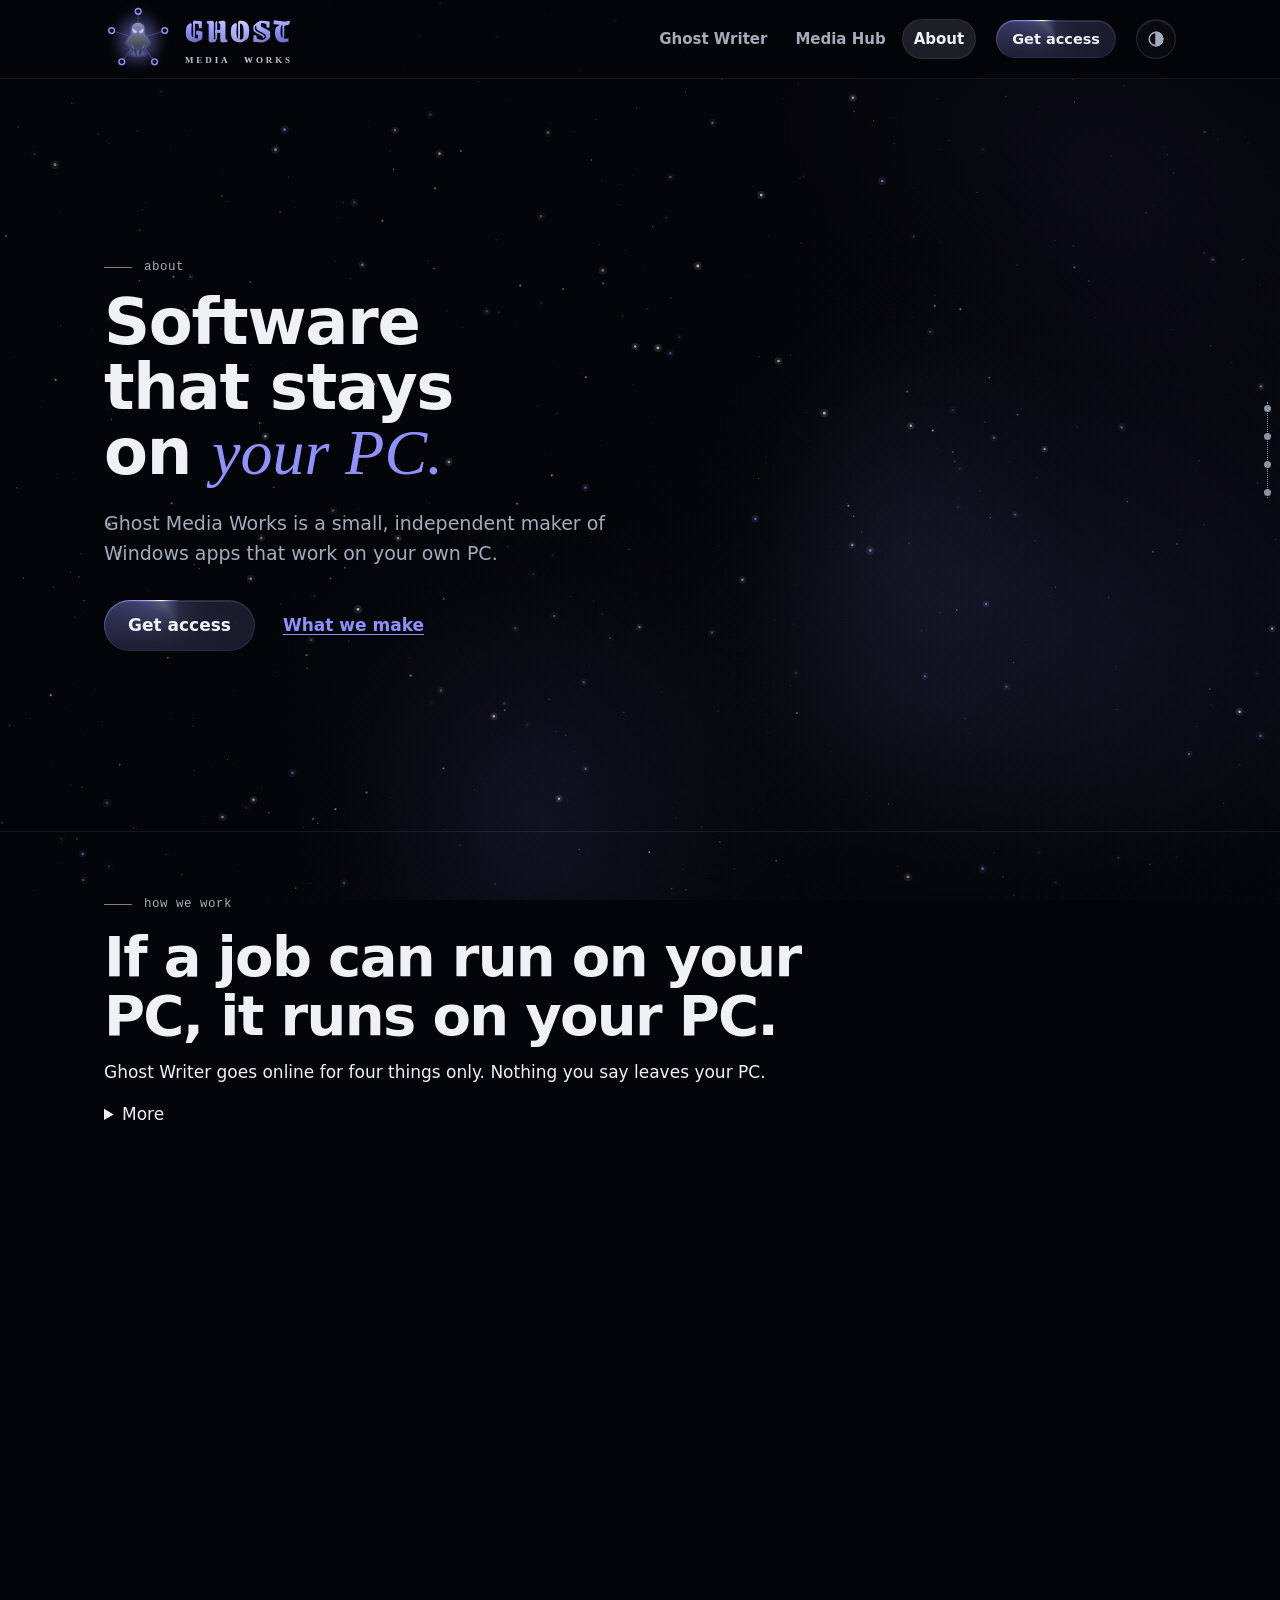
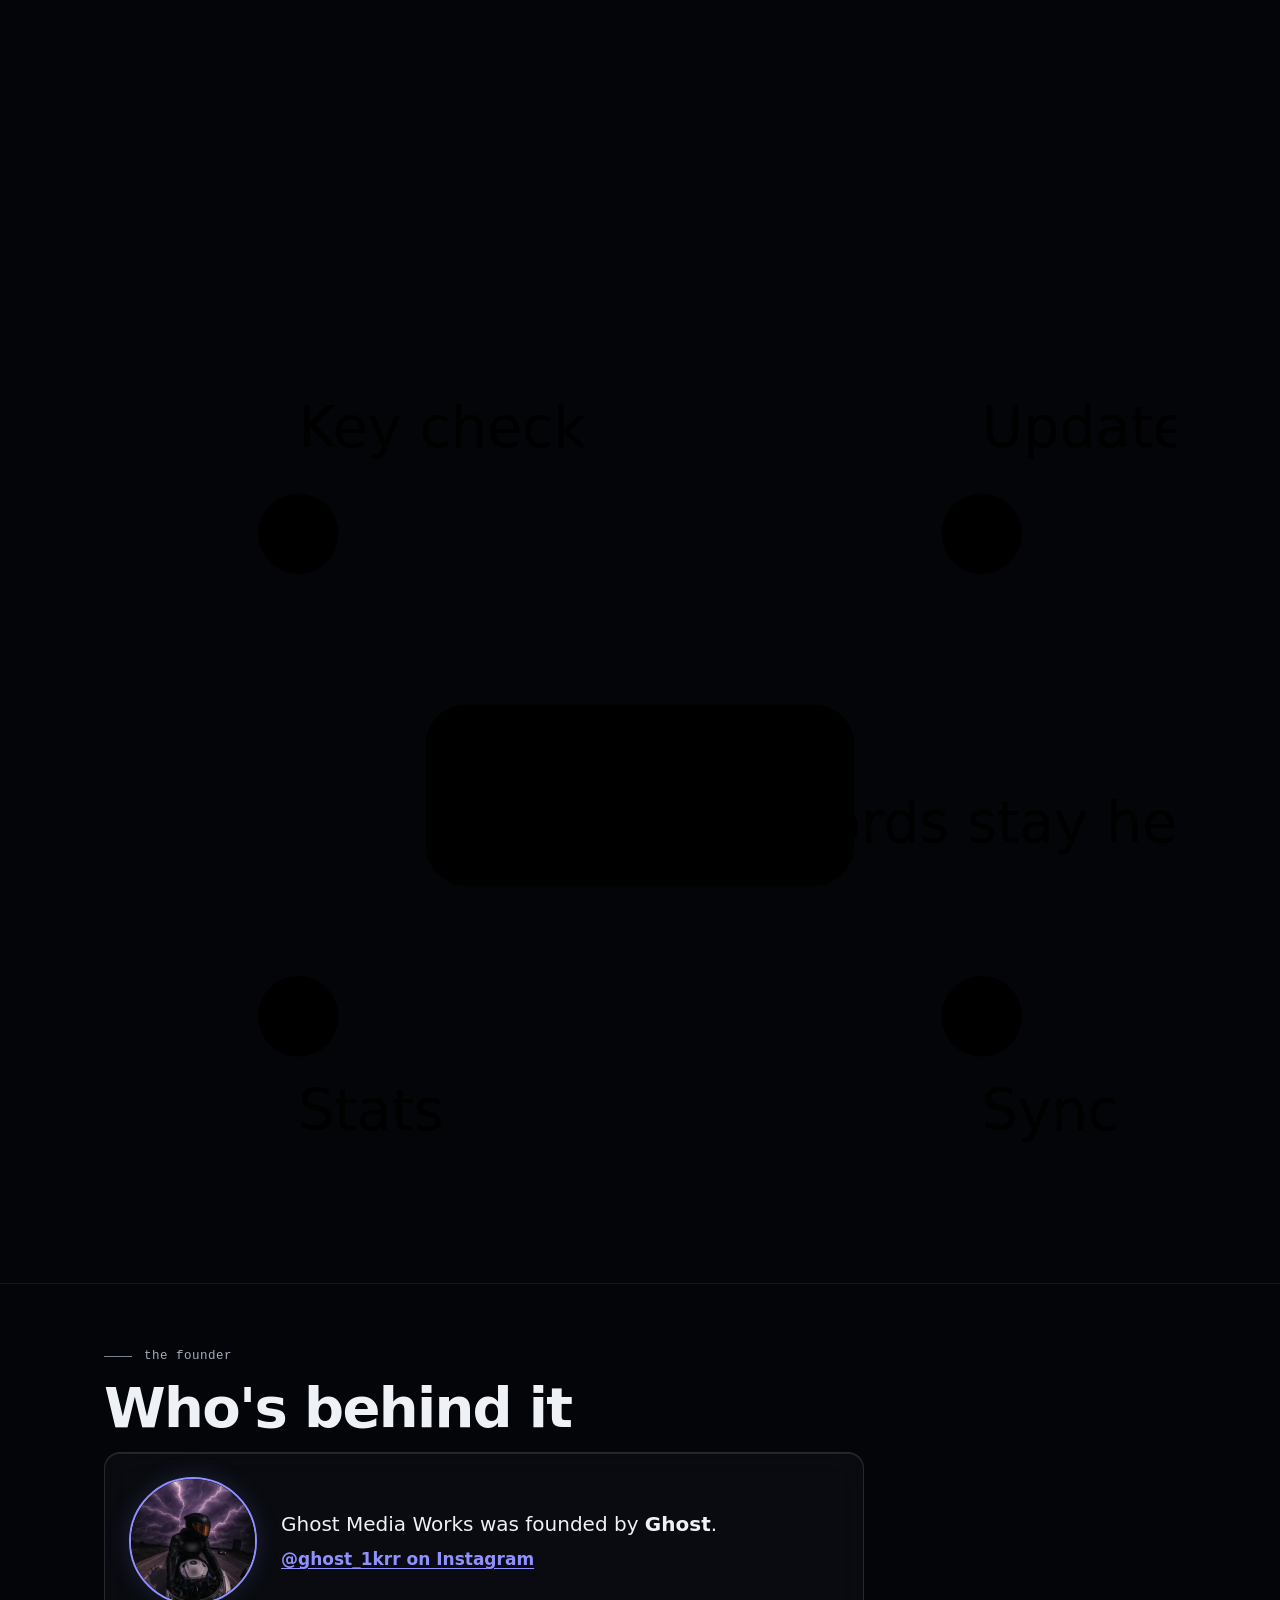
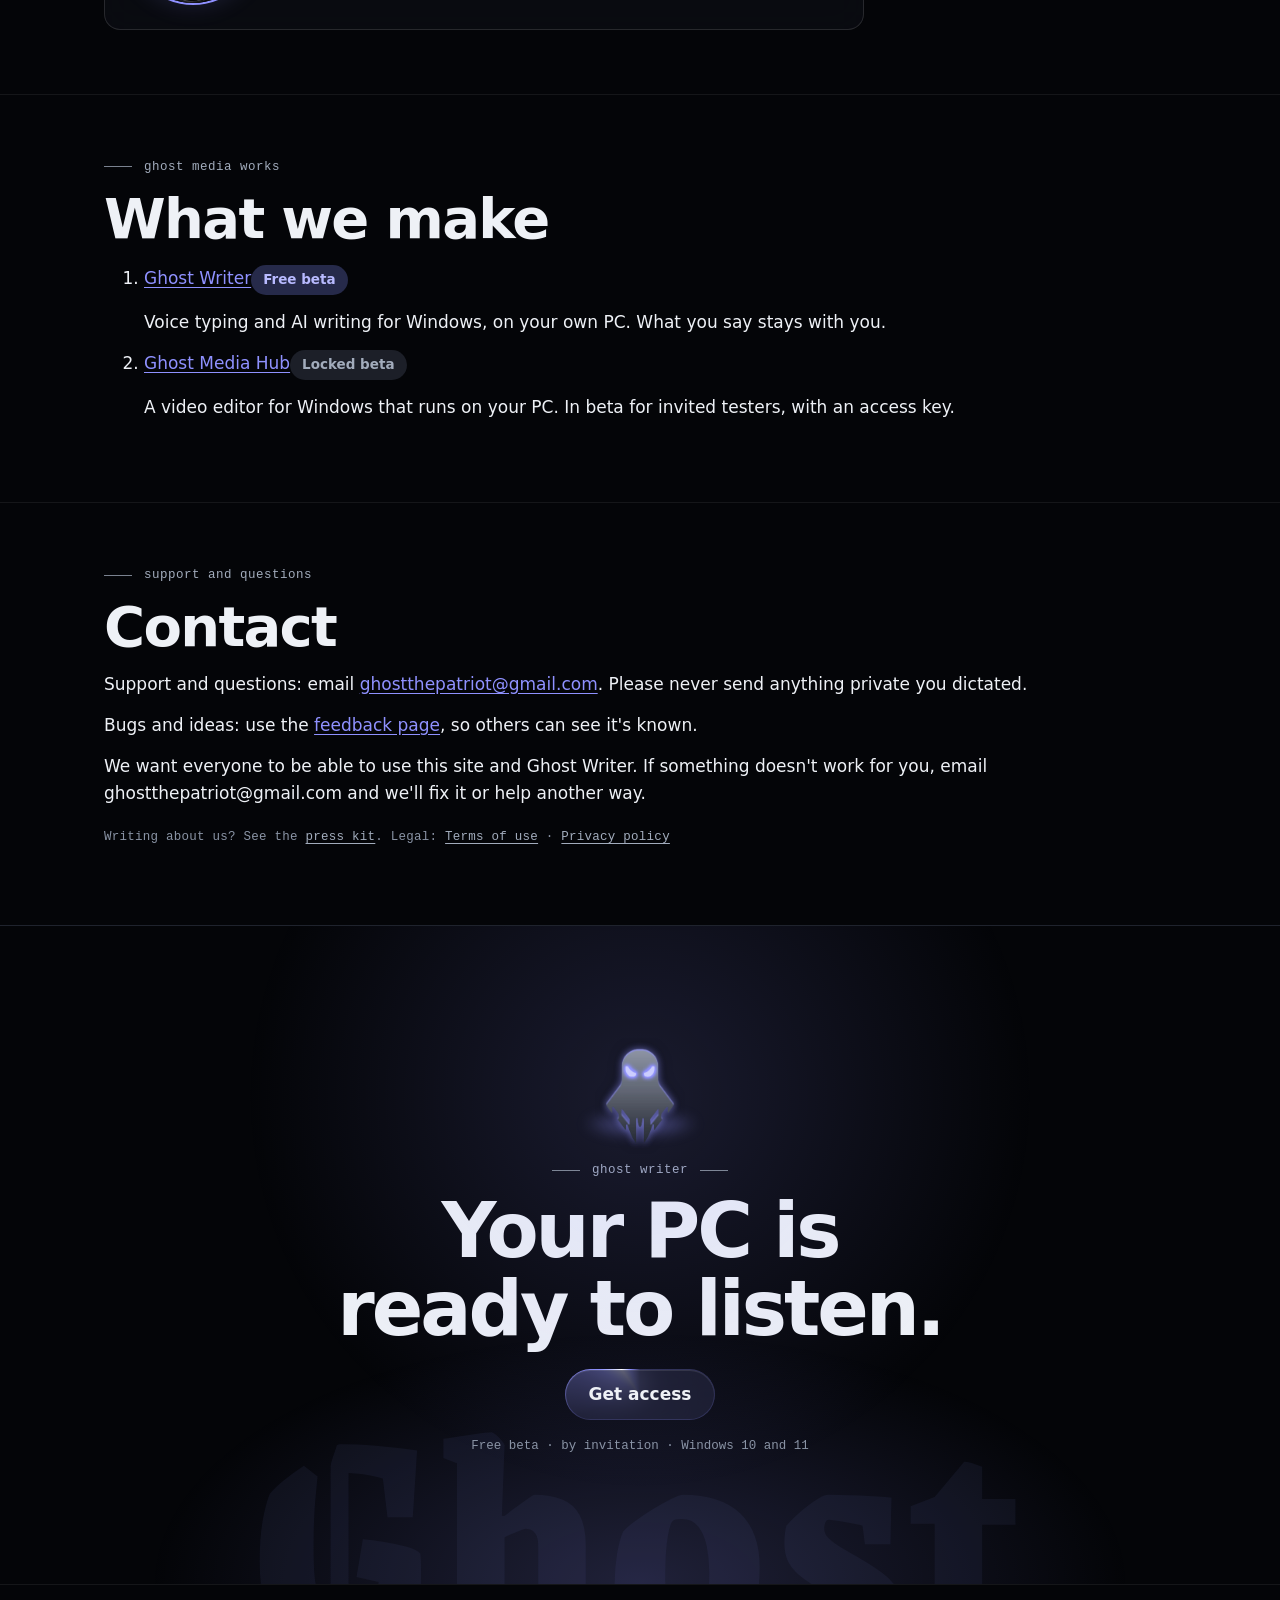
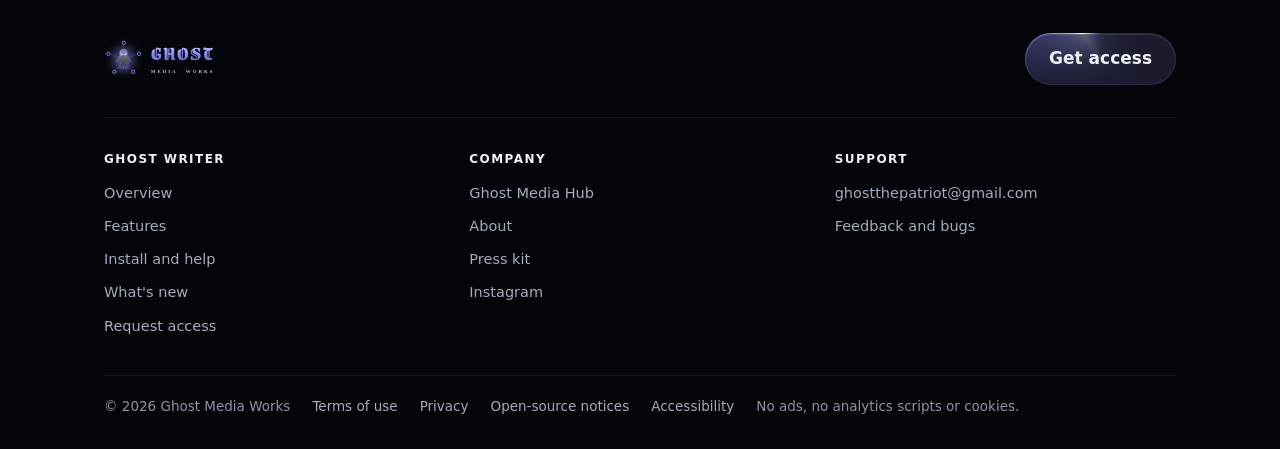
==== commit 326ba785: "Website: about/index.html (7.2.1)" ====
--- a/about/index.html
+++ b/about/index.html
@@ -23,9 +23,9 @@
 <link rel="manifest" href="/site.webmanifest">
 <link rel="preload" href="/assets/fonts/GrenzeGotisch-Site.woff" as="font" type="font/woff" crossorigin>
 <link rel="stylesheet" href="/assets/site.ba0b8dfc9c.css">
-<link rel="stylesheet" href="/assets/scenes.77559ba7a5.css">
+<link rel="stylesheet" href="/assets/scenes.5748fd435a.css">
 <link rel="stylesheet" href="/assets/request.55162ab120.css">
-<link rel="stylesheet" href="/assets/more.63ae14b94c.css">
+<link rel="stylesheet" href="/assets/more.681509b144.css">
 <script src="/assets/head.3d74d729cb.js"></script><!-- theme, old-link forwarding, intro flag: runs before the page paints (no defer) -->
 <script type="application/ld+json">
 {
@@ -108,7 +108,7 @@
 <!-- Site film, About (PLAN.html chapter 13). Star object: the hub mark alone (the header logo's five nodes, _layout.html
      .lg-hub geometry, with the ghost inside).
      Kit pieces (scenes.css/js): hero as .hero-film.scene[data-play] with svg.build (the mark draws itself), .art.ghost,
-     .cue, .glow; A1 .scene[data-scrub] with .light-pass, svg.build and .more; A2/A3 .scene.quiet[data-play] with .cue and
+     .cue, .glow; A1 .scene[data-loop] with .light-pass, svg.build and .more; A2/A3 .scene.quiet[data-play] with .cue and
      .build (the two product nodes assemble). Own (more.css): .m-hub, .m-map (the packet is a dash running a pathLength-1
      path with --t), .m-nodes. Keep id="accessibility" (the footer links to it). -->
 <section class="hero-film scene" data-play="1400" aria-labelledby="hero-t">
@@ -134,7 +134,7 @@
   </div>
 </section>
 
-<section class="scene" id="principles" data-scene="online" data-scrub="150" data-chapter="How we work" aria-labelledby="principles-title">
+<section class="scene" id="principles" data-scene="online" data-loop="6000" data-chapter="How we work" aria-labelledby="principles-title">
   <div class="wrap scene-in">
     <div class="words">
       <p class="eyebrow">How we work</p>
@@ -313,7 +313,7 @@
 <script src="/assets/logo.b5ae365e06.js" defer></script>
 <script src="/assets/stars.e5c827dea4.js" defer></script>
 <script src="/assets/frame.b7f0a42eb2.js" defer></script>
-<script src="/assets/scenes.6a7c0b8fda.js" defer></script>
+<script src="/assets/scenes.9251fdd171.js" defer></script>
 <script src="/assets/motion.9c7dc568f1.js" defer></script>
 <script src="/assets/request.4b66f7353a.js" defer></script>
 <script src="/assets/more.981ee9f866.js" defer></script>
--- a/assets/site.ba0b8dfc9c.css
+++ b/assets/site.ba0b8dfc9c.css
@@ -0,0 +1,581 @@
+/* Ghost Media Works website: one stylesheet for every page.
+   Colours follow the app (dev/DESIGN-SYSTEM.md section 1): one indigo, no purple, no gradient headings. */
+/* The gothic font, cut down by build_site.py to the letters the site uses (OFL; licence in assets/fonts). */
+@font-face { font-family: "Grenze Gotisch"; font-weight: 800; font-display: swap;
+  src: url("/assets/fonts/GrenzeGotisch-Site.woff") format("woff"); }
+
+:root {
+  --bg: #040508; --card: #101218; --tile: #14161d; --raised: #1c1f28; --border: #1f232d;  /* near-black (owner, 2026-11-03) */
+  --text: #eef1f6; --muted: #a2acbc; --faint: #8a94a5;
+  --accent: #8f91ff; --accent-hover: #a4a6ff; --on-accent: #0f1116; --accent-soft: #262a4a; --accent-soft-text: #b8baff; --ring-dim: color-mix(in srgb, var(--accent) 28%, transparent); --ring-glow: color-mix(in srgb, var(--accent) 70%, transparent);
+  --good: #36d27a; --warn: #ffb454;
+  --edge: rgba(255,255,255,.07); --shadow: rgba(0,0,0,.45); --glow: rgba(143,145,255,.16); --sheen: rgba(255,255,255,.95);
+  color-scheme: dark;
+}
+:root[data-theme="light"] {
+  --bg: #f3f5f9; --card: #ffffff; --tile: #f6f8fb; --raised: #eceff4; --border: #dfe3ea;
+  --text: #121826; --muted: #4a5566; --faint: #5b6678;
+  --accent: #4f52e0; --accent-hover: #4346cc; --on-accent: #ffffff; --accent-soft: #e6e7ff; --accent-soft-text: #3a3dc0;  /* --ring-dim / --ring-glow follow --accent from :root */
+  --good: #15803d; --warn: #b45309;
+  --edge: rgba(17,24,39,.09); --shadow: rgba(17,24,39,.10); --glow: rgba(79,82,224,.10); --sheen: rgba(255,255,255,.7);
+  color-scheme: light;
+}
+
+* { box-sizing: border-box; }
+html { -webkit-text-size-adjust: 100%; background: var(--bg); }
+body { margin: 0; background: var(--bg); color: var(--text); overflow-wrap: break-word;
+  font: 17px/1.6 "Segoe UI Variable Text", "Segoe UI", system-ui, -apple-system, "Helvetica Neue", sans-serif; }
+img { max-width: 100%; height: auto; }
+/* ==== site film: the starfield ground (assets/stars.js; owner's pick, 2026-11-03) ====
+   Dark theme only: stars.js sets html.stars while it draws, the body goes see-through and the drawn windows, cards
+   and pop-ups become frosted glass over the stars. Light theme keeps its plain ground. */
+canvas.stars { position: fixed; inset: 0; z-index: -2; width: 100%; height: 100%; pointer-events: none; }  /* under the wave field (-1) */
+html.stars body { background: transparent; }
+html.stars .scene .window, html.stars .scene .confirm, html.stars .scene .dialog, html.stars .scene .toast, html.stars .card,
+html.stars .faq details, html.stars .change, html.stars .theme-button, html.stars .button::after, html.stars .btn::after,
+html.stars .scene .chip[aria-pressed="true"]::after {
+  background: color-mix(in srgb, var(--card) 55%, transparent); backdrop-filter: blur(16px); -webkit-backdrop-filter: blur(16px);
+  border-color: rgba(255,255,255,.12); box-shadow: inset 0 1px 0 rgba(255,255,255,.1); }
+html.stars .scene .window.doc .body { background: color-mix(in srgb, var(--tile) 45%, transparent); }
+/* the serif word: the accent phrase of every headline (owner, 2026-11-03; system serif until a licensed one is OK'd) */
+:root { --serif: Georgia, "Times New Roman", serif; --mono: ui-monospace, "Cascadia Mono", Consolas, monospace; }
+.hero-film h1 em, .scene h2 em { font-family: var(--serif); font-style: italic; font-weight: 400; letter-spacing: 0; }
+/* ==== /starfield ==== */
+a { color: var(--accent); text-underline-offset: 3px; }
+a:hover { color: var(--accent-hover); }
+:focus-visible { outline: 3px solid var(--accent); outline-offset: 3px; border-radius: 6px; }
+code { font: 14px/1.5 Consolas, "Cascadia Mono", ui-monospace, monospace; overflow-wrap: anywhere; }
+h1, h2, h3 { line-height: 1.15; letter-spacing: -.01em; }
+h3 { font-size: 20px; margin: 0 0 6px; }
+p { margin: 0 0 14px; }
+.wrap { max-width: 1120px; margin: 0 auto; padding: 0 24px; }
+@media (max-width: 600px) { .wrap { padding: 0 16px; } }
+.skip { position: absolute; left: 12px; top: -60px; z-index: 100; background: var(--accent); color: var(--on-accent);
+  padding: 10px 16px; border-radius: 10px; font-weight: 700; text-decoration: none; }
+.skip:focus { top: 12px; }
+.visually-hidden { position: absolute !important; width: 1px; height: 1px; overflow: hidden; clip: rect(0 0 0 0); white-space: nowrap; }
+
+/* each theme shows its own pictures: <img> pictures are <picture>s (build_site themed()); CSS ones load only for the
+   showing theme */
+:root[data-theme="light"] .lg-gh { background-image: url("/assets/ghost-light-160.webp"); }
+:root[data-theme="light"] .ghost-art .ghost { background-image: url("/assets/ghost-light-float-600.webp"); }
+
+/* header (site film, PLAN.html chapter 06): the logo, three links (Ghost Writer, Media Hub, About), one "Get access"
+   and the theme switch. It slides away as the visitor scrolls down and returns on the first scroll up (site.js sets
+   .bar-away: transform only, never within the first 80 px, always shown at the top). Phones (under 721 px): the logo,
+   Get access and the theme switch; the three links live in the chapter pill's list (site.js). Without a script they
+   show as a second row under the logo. Padding, height and logo size are what the intro hand-off was measured at. */
+.site-header { position: sticky; top: 0; z-index: 50; background: var(--bg); background: color-mix(in srgb, var(--bg) 94%, transparent);
+  border-bottom: 1px solid var(--edge); transition: transform 300ms var(--ease, cubic-bezier(.2,.7,.2,1)); }
+.site-header.bar-away { transform: translateY(calc(-100% - 1px)); }
+.site-header .inner { display: flex; align-items: center; gap: 12px 20px; min-height: 64px; flex-wrap: wrap; position: relative;
+  padding-top: 5px; padding-bottom: 5px; }
+.brand { margin-right: auto; min-width: 0; }
+.brand:hover { color: var(--text); }
+
+/* The logo (owner's pick 2026-11-01, "Badge + shockwave"): the ghost in its five-node hub, gothic GHOST,
+   MEDIA WORKS in small caps stretched to GHOST's width. Sizes are em of .lg's font-size (10px = design size).
+   Header only, and only under html.motion: a gentle sway and the hub's quiet pulses (CSS); logo.js adds the
+   click shockwave. Footer (.lg-still), no script or reduced motion: the same artwork, still. */
+.lg { display: flex; align-items: center; font-size: 9px; line-height: 1; color: var(--text); text-decoration: none;
+  -webkit-tap-highlight-color: transparent; }
+.lg-press, .lg-sway { display: flex; align-items: center; transform-origin: 50% 50%; }
+.lg-orb { position: relative; flex-shrink: 0; display: grid; place-items: center; width: 7.6em; height: 7.6em; margin-right: 1.4em; }
+.lg-hub { position: absolute; inset: 0; width: 100%; height: 100%; overflow: visible; }
+.lg-halo { position: absolute; inset: .4em; border-radius: 50%; opacity: .5;
+  background: radial-gradient(circle, color-mix(in srgb, var(--accent) 32%, transparent) 0%, transparent 66%); }
+/* the ghost: a CSS picture, so only the showing theme's file is fetched */
+.lg-gh { position: relative; display: block; width: 3.6em; height: 4.7em; filter: drop-shadow(0 0 1.2em var(--accent));
+  background: url("/assets/ghost-dark-160.webp") center / contain no-repeat; }
+.lg-lns path { fill: none; stroke: color-mix(in srgb, var(--accent) 35%, transparent); stroke-width: 1; }
+.lg-pus path, .lg-pis path { fill: none; stroke: var(--accent); stroke-width: 2; stroke-linecap: round; stroke-dasharray: 16 300; stroke-dashoffset: 16; }
+.lg-pis path { filter: drop-shadow(0 0 3px var(--accent)); }
+.lg-nds circle, .lg-rgs circle { stroke: var(--accent); transform-box: fill-box; transform-origin: center; }
+.lg-nds circle { fill: var(--bg); stroke-width: 1.6; }
+.lg-rgs circle { fill: none; stroke-width: 1; opacity: 0; }
+.lg-col { position: relative; display: inline-flex; flex-direction: column; }
+.lg-w { display: block; font-family: "Grenze Gotisch", "Old English Text MT", serif; font-weight: 800; font-size: 3.8em; color: var(--accent);
+  letter-spacing: .06em; margin-right: -.06em; white-space: nowrap; }
+.lg-l { display: inline-block; transform-origin: 50% 85%; }
+/* width 0 + min-width 100%: GHOST alone sets the width, MEDIA WORKS spreads to its edges */
+.lg-mw { display: flex; justify-content: space-between; align-items: center; width: 0; min-width: 100%; margin-top: .4em; opacity: .8;
+  font: 600 1.5em/1 "Palatino Linotype", Palatino, "Book Antiqua", Georgia, serif; font-variant: small-caps; white-space: nowrap; }
+.lg-mw > span { display: inline-block; }
+.lg-mw .lg-sp { width: .8em; }
+.lg-spec { display: none; }
+@supports ((background-clip: text) or (-webkit-background-clip: text)) {
+  /* brushed metal: on each letter (on the word, letters would vanish while they move) */
+  .lg-col > .lg-w .lg-l { color: transparent; -webkit-background-clip: text; background-clip: text;
+    background-image: linear-gradient(180deg, color-mix(in srgb, var(--accent) 45%, #fff) 0%, var(--accent) 50%, color-mix(in srgb, var(--accent) 68%, #000) 100%); }
+  /* the highlight across the metal: a copy of the letters on top */
+  .site-header .lg-spec { position: absolute; inset: 0; display: flex; flex-direction: column; pointer-events: none; opacity: .38; }
+  .lg-spec .lg-w, .lg-spec .lg-mw { color: transparent; -webkit-background-clip: text; background-clip: text;
+    background-image: linear-gradient(100deg, transparent 40%, var(--sheen) 50%, transparent 60%); background-size: 320% 100%; background-position: 50% 0; }
+}
+html.motion .site-header .lg-sway { animation: lg-sway 16s linear infinite; }
+html.motion .site-header .lg-spec .lg-w, html.motion .site-header .lg-spec .lg-mw { animation: lg-sheen 16s linear infinite; }
+html.motion .site-header .lg-gh { animation: lg-float 6s ease-in-out infinite; }
+html.motion .site-header .lg-pus path { animation: lg-pulse 2.4s linear infinite; }
+html.motion .site-header .lg-nds circle { animation: lg-node 2.4s ease-in-out infinite; }
+.lg-pus path:nth-child(2), .lg-nds circle:nth-child(2) { animation-delay: .48s; }
+.lg-pus path:nth-child(3), .lg-nds circle:nth-child(3) { animation-delay: .96s; }
+.lg-pus path:nth-child(4), .lg-nds circle:nth-child(4) { animation-delay: 1.44s; }
+.lg-pus path:nth-child(5), .lg-nds circle:nth-child(5) { animation-delay: 1.92s; }
+html.lg-paused .site-header .lg * { animation-play-state: paused !important; }  /* tab hidden or header off screen (logo.js) */
+@keyframes lg-sway {
+  0%, 100% { transform: perspective(560px) rotateY(0deg) rotateX(2deg); } 12.5% { transform: perspective(560px) rotateY(3deg) rotateX(1.4deg); }
+  25% { transform: perspective(560px) rotateY(4.2deg) rotateX(0deg); } 37.5% { transform: perspective(560px) rotateY(3deg) rotateX(-1.4deg); }
+  50% { transform: perspective(560px) rotateY(0deg) rotateX(-2deg); } 62.5% { transform: perspective(560px) rotateY(-3deg) rotateX(-1.4deg); }
+  75% { transform: perspective(560px) rotateY(-4.2deg) rotateX(0deg); } 87.5% { transform: perspective(560px) rotateY(-3deg) rotateX(1.4deg); } }
+@keyframes lg-sheen { 0%, 100% { background-position: 54% 0; } 12.5% { background-position: 40% 0; } 25% { background-position: 32% 0; }
+  37.5% { background-position: 34% 0; } 50% { background-position: 46% 0; } 62.5% { background-position: 60% 0; }
+  75% { background-position: 68% 0; } 87.5% { background-position: 66% 0; } }
+@keyframes lg-float { 50% { transform: translateY(-.2em); } }
+@keyframes lg-pulse { from { stroke-dashoffset: 16; } to { stroke-dashoffset: -100; } }
+@keyframes lg-node { 0%, 76%, 100% { fill: var(--bg); } 87% { fill: var(--accent); } }
+/* the click's shockwave rings (logo.js), clipped to the header bar */
+.lg-waves { position: absolute; inset: 0; overflow: hidden; pointer-events: none; }
+.lg-ring { position: absolute; border-radius: 50%; border: 1px solid var(--accent); opacity: 0;
+  box-shadow: 0 0 14px color-mix(in srgb, var(--accent) 40%, transparent), inset 0 0 14px color-mix(in srgb, var(--accent) 25%, transparent); }
+.main-nav { display: flex; gap: 4px; align-items: center; }
+.main-nav a { color: var(--muted); text-decoration: none; font-weight: 600; font-size: 15px;
+  padding: 8px 12px; border-radius: 999px; white-space: nowrap; }
+.main-nav a:hover { color: var(--text); background: var(--raised); }
+.main-nav a[aria-current] { color: var(--text); background: var(--raised); box-shadow: inset 0 0 0 1px var(--edge); }
+.header-cta { flex-shrink: 0; }
+.theme-button { display: grid; place-items: center; flex-shrink: 0; width: 40px; height: 40px; border-radius: 50%; border: 1px solid var(--border);
+  background: var(--card); color: var(--muted); cursor: pointer; padding: 0; }
+.theme-button:hover { color: var(--text); }
+.theme-button svg { width: 18px; height: 18px; }
+@media (max-width: 720px) {
+  .site-header .inner { gap: 6px 10px; min-height: 56px; padding-top: 4px; padding-bottom: 4px; }
+  html.js .site-header .inner { flex-wrap: nowrap; }
+  .site-header .lg { font-size: clamp(5.4px, 1.8vw, 6.8px); }
+  .header-cta { min-height: 40px; padding: 6px 14px; font-size: 14px; }
+  html.js .main-nav { display: none; }
+  html:not(.js) .main-nav { order: 3; flex: 1 1 100%; flex-wrap: wrap; padding-bottom: 6px; }
+}
+@media (max-width: 340px) { .header-cta { padding: 6px 10px; } }
+
+/* buttons: the hairline ring (owner's pick, 2026-11-03, take 4 of dev\design\site-film\button-options-6.html).
+   A 1 px ring of dim indigo with a white-hot bar circling it (::before, a square that turns: transform only, cheap),
+   the body (::after) in the card colour. Hover: the bar speeds up, the body brightens, the button lifts. No fill.
+   The ring turns only under html.motion (head.js: not with reduced motion). Secondary buttons keep a still ring.
+   .ring = the ring alone, for buttons with their own size (the phone pill's Get access, the help page's Copy). */
+.button, .btn { display: inline-flex; align-items: center; justify-content: center; gap: 10px; min-height: 48px; padding: 12px 24px;
+  border-radius: 999px; font: inherit; font-weight: 700; font-size: 17px; text-decoration: none; }
+.button, .btn, .ring { cursor: pointer; position: relative; isolation: isolate; overflow: hidden;
+  background: transparent; color: var(--text); border: 0; transition: transform .18s var(--ease-out, ease), box-shadow .18s var(--ease-out, ease), color .18s ease; }
+.button::before, .btn::before, .ring::before { content: ""; position: absolute; left: 50%; top: 50%; width: 120%; aspect-ratio: 1; z-index: -2; translate: -50% -50%;
+  background: conic-gradient(var(--ring-dim) 0 70%, var(--accent) 84%, #fff 90%, var(--accent) 94%, var(--ring-dim) 100%); }
+.button::after, .btn::after, .ring::after { content: ""; position: absolute; inset: 1px; z-index: -1; border-radius: inherit; background: var(--card); transition: background .18s ease; }
+html.motion .button::before, html.motion .btn::before, html.motion .ring::before { animation: ring-turn 3s linear infinite; }
+html.motion .button:hover::before, html.motion .btn:hover::before, html.motion .ring:hover::before { animation-duration: 1s; }
+@keyframes ring-turn { to { rotate: 360deg; } }
+/* loops run only on screen (CONTRACT.md rule 6): site.js marks rings and the floating ghost .loop-off while they are
+   off screen, so a page full of buttons doesn't restyle every frame (site-film audit fix, 2026-11-03). !important: the rules that
+   start the loops are more specific (the pressed chip's ring, the logo's paths); a pause must always win. */
+html.motion .loop-off::before, html.motion .loop-off .ghost, html.motion .loop-off .floor { animation-play-state: paused !important; }
+.button:hover, .btn:hover, .ring:hover { color: var(--text); transform: translateY(-2px); box-shadow: 0 14px 30px -14px var(--ring-glow); }
+.button:hover::after, .btn:hover::after, .ring:hover::after { background: var(--raised); }
+.button:active, .btn:active, .ring:active { transform: scale(.97); transition-duration: 90ms; }
+.button.secondary::before, html.motion .button.secondary::before { background: var(--ring-dim); animation: none; }
+.button.small { min-height: 38px; padding: 7px 16px; font-size: 14.5px; }
+.button svg { width: 20px; height: 20px; flex-shrink: 0; }
+.button[disabled] { opacity: .6; cursor: progress; }
+.actions { display: flex; flex-wrap: wrap; gap: 12px 20px; align-items: center; }
+.text-link { font-weight: 600; }
+.hero-actions .text-link, .closing-more .text-link { display: inline-flex; align-items: center; min-height: 44px; }
+
+/* page sections */
+main section { padding: 64px 0; scroll-margin-top: 80px; }
+main section + section { border-top: 1px solid var(--edge); }
+@media (max-width: 720px) { main section { padding: 48px 0; scroll-margin-top: 64px; } }
+.lead { color: var(--muted); font-size: 19px; max-width: 680px; margin: 0 0 24px; }
+.center { text-align: center; }
+.muted { color: var(--muted); }
+.small-print { color: var(--faint); font: 500 12.5px/1.6 var(--mono); letter-spacing: .02em; }
+.small-print a { color: var(--muted); }
+.badge { display: inline-flex; align-items: center; gap: 6px; font-size: 13.5px; font-weight: 700; padding: 4px 12px; border-radius: 999px;
+  background: var(--accent-soft); color: var(--accent-soft-text); white-space: nowrap; }
+.badge.plain { background: var(--raised); color: var(--muted); }
+
+/* the floating ghost over his pool of light (the closing band) */
+.ghost-art { position: relative; display: grid; place-items: center; }
+.ghost-art::before { content: ""; position: absolute; width: 80%; aspect-ratio: 1; border-radius: 50%;
+  background: radial-gradient(circle, var(--glow) 0%, transparent 65%); }
+.ghost-art { --gw: min(300px, 62vw); }  /* the ghost's width; his picture is 600:463 tall */
+.ghost-art > * { grid-area: 1 / 1; }
+.ghost-art .ghost { position: relative; z-index: 1; width: var(--gw); aspect-ratio: 600 / 463; animation: float 7s ease-in-out infinite;
+  background: url("/assets/ghost-dark-float-600.webp") center / contain no-repeat; }
+/* The pool of light he floats over: it stays put, a little dimmer and smaller while he rises.
+   Placed where the app's own logo has its floor light (93% down his body). */
+.ghost-art .floor { align-self: end; width: calc(var(--gw) * .78); height: calc(var(--gw) * .2);
+  margin-bottom: calc(var(--gw) * .1); border-radius: 50%;
+  background: radial-gradient(ellipse closest-side, color-mix(in srgb, var(--accent) 60%, transparent), transparent);
+  filter: blur(6px); animation: floor 7s ease-in-out infinite; }
+@keyframes float { 0%, 100% { transform: translateY(4px); } 50% { transform: translateY(-14px); } }
+@keyframes floor { 0%, 100% { opacity: 1; transform: scale(1); } 50% { opacity: .65; transform: scale(.88); } }
+
+/* app screenshots, framed like a window */
+.shot { margin: 0; border-radius: 14px; overflow: hidden; border: 1px solid var(--border); background: var(--card);
+  box-shadow: 0 24px 60px var(--shadow), 0 0 0 1px var(--edge); }
+.shot img { display: block; width: 100%; }
+figcaption { color: var(--faint); font-size: 14.5px; margin-top: 10px; }
+
+/* cards and grids */
+.grid { display: grid; gap: 20px; grid-template-columns: repeat(3, 1fr); }
+.grid.two { grid-template-columns: repeat(2, 1fr); }
+.grid.four { grid-template-columns: repeat(4, 1fr); }
+@media (max-width: 960px) { .grid.four { grid-template-columns: repeat(2, 1fr); } }
+@media (max-width: 860px) { .grid, .grid.two { grid-template-columns: 1fr; } }
+@media (max-width: 520px) { .grid.four { grid-template-columns: 1fr; } }
+.card { background: var(--card); border: 1px solid var(--border); border-radius: 16px; padding: 24px; box-shadow: 0 6px 20px var(--shadow); }
+.card p { color: var(--muted); margin: 0 0 10px; }
+.card p:last-child { margin-bottom: 0; }
+
+kbd { display: inline-block; font: 600 .85em/1 "Segoe UI", system-ui, sans-serif; padding: .3em .55em; border-radius: 7px;
+  background: var(--raised); border: 1px solid var(--border); border-bottom-width: 2px; color: var(--text); }
+
+/* About (4B): the founder */
+.founder-card { display: flex; align-items: center; gap: 24px; max-width: 760px; }
+.founder-photo { width: 128px; height: 128px; flex-shrink: 0; object-fit: cover; object-position: 50% 30%;
+  border-radius: 50%; border: 2px solid var(--accent); box-shadow: 0 0 24px var(--glow); display: block; }
+.founder-card .founder-line { color: var(--text); font-size: 20px; margin-bottom: 6px; }
+@media (max-width: 600px) { .founder-card { flex-direction: column; align-items: flex-start; } }
+
+/* Features: Ghost Writer and Windows voice typing (11B) */
+.compare-wrap { overflow-x: auto; border: 1px solid var(--border); border-radius: 16px; background: var(--card); }
+table.compare { width: 100%; border-collapse: collapse; font-size: 16px; min-width: 560px; }
+.compare th, .compare td { text-align: left; vertical-align: top; padding: 14px 18px; border-bottom: 1px solid var(--edge); }
+.compare thead th { font-size: 15px; color: var(--text); background: var(--tile); }
+.compare tbody th { font-weight: 650; color: var(--text); width: 26%; }
+.compare td { color: var(--muted); }
+.compare tbody tr:last-child > * { border-bottom: 0; }
+.compare td:nth-child(2) { color: var(--text); }
+@media (max-width: 640px) {  /* phones: each line becomes a small block, no sideways scrolling */
+  table.compare { min-width: 0; }
+  .compare thead { position: absolute; width: 1px; height: 1px; overflow: hidden; clip: rect(0 0 0 0); }
+  .compare tr { display: block; padding: 12px 16px; border-bottom: 1px solid var(--edge); }
+  .compare tbody tr:last-child { border-bottom: 0; }
+  .compare th, .compare td { display: block; padding: 0; border: 0; width: auto !important; }
+  .compare tbody th { margin-bottom: 6px; }
+  .compare td { margin: 4px 0; }
+  .compare td::before { content: attr(data-label) ": "; font-weight: 650; color: var(--faint); }
+}
+
+/* What people say (11B; shown only once real quotes exist: build_site quotes_html) */
+.quote blockquote { margin: 0 0 12px; font-size: 18px; color: var(--text); }
+.quote blockquote p { color: var(--text); }
+.quote figcaption { margin: 0; }
+
+/* tick lists and the quoted things you can say */
+.ticks { list-style: none; padding: 0; margin: 0; }
+.ticks li { position: relative; padding-left: 30px; margin: 10px 0; color: var(--muted); }
+.ticks li b { color: var(--text); }
+.ticks li::before { content: ""; position: absolute; left: 2px; top: .45em; width: 14px; height: 8px;
+  border-left: 3px solid var(--accent); border-bottom: 3px solid var(--accent); transform: rotate(-45deg); }
+.say { display: flex; flex-wrap: wrap; gap: 8px; margin: 18px 0 6px; padding: 0; list-style: none; }
+.say li { background: var(--tile); border: 1px solid var(--border); border-radius: 999px; padding: 6px 14px; font-size: 15px; }
+.say li::before { content: "\201C"; color: var(--accent); } .say li::after { content: "\201D"; color: var(--accent); }
+
+/* the request form */
+.request { display: grid; grid-template-columns: .8fr 1.2fr; gap: 40px; align-items: start; }
+@media (max-width: 900px) { .request { grid-template-columns: 1fr; gap: 24px; } }
+.request-form { display: grid; gap: 16px; }
+.request-form label { display: grid; gap: 6px; font-size: 15px; font-weight: 600; color: var(--text); }
+.request-form .hint { font-weight: 400; color: var(--faint); font-size: 14px; }
+.request-form input, .request-form textarea { font: inherit; font-size: 16px; color: var(--text); background: var(--tile); border: 1px solid var(--border);
+  border-radius: 12px; padding: 12px 14px; width: 100%; }
+.request-form input:focus-visible, .request-form textarea:focus-visible { outline: 3px solid var(--accent); outline-offset: 1px; border-color: var(--accent); }
+.request-form [aria-invalid="true"] { border-color: var(--warn); }
+.request-form textarea { min-height: 96px; resize: vertical; }
+.request-form select { font: inherit; font-size: 16px; font-weight: 400; color: var(--text); background: var(--tile); border: 1px solid var(--border);
+  border-radius: 12px; padding: 12px 14px; width: 100%; }
+.request-form select:focus-visible { outline: 3px solid var(--accent); outline-offset: 1px; border-color: var(--accent); }
+.request-form label.tick { display: flex; align-items: flex-start; gap: 12px; cursor: pointer; }
+.request-form label.tick input { width: 22px; height: 22px; margin: 1px 0 0; padding: 0; flex-shrink: 0; accent-color: var(--accent); }
+.request-form label.tick .hint { display: block; }
+.request-form .rq-apps { border: 0; padding: 0; margin: 0; display: flex; flex-wrap: wrap; gap: 8px 24px; }
+.request-form .rq-apps legend { width: 100%; padding: 0; margin-bottom: 6px; }
+.request-form label.tick input[aria-invalid="true"] { outline: 2px solid var(--warn); outline-offset: 2px; }
+.request-form .trap { position: absolute; left: -9999px; width: 1px; height: 1px; overflow: hidden; }
+.request-form button { justify-self: start; }
+.request-form .result { margin: 0; font-weight: 600; min-height: 1.6em; }
+.request-form .result.good { color: var(--good); } .request-form .result.bad { color: var(--warn); }
+.need { list-style: none; padding: 0; margin: 0 0 18px; display: grid; gap: 10px; }
+.need li { display: flex; gap: 10px; color: var(--muted); }
+.need li b { color: var(--text); }
+
+/* download box */
+.download-box { display: flex; flex-wrap: wrap; gap: 20px 32px; align-items: center; justify-content: space-between; }
+.download-box .what b { display: block; font-size: 22px; }
+.download-box .what span { color: var(--muted); }
+.fingerprint { margin-top: 16px; color: var(--faint); font-size: 14px; }
+
+/* questions */
+.faq { display: grid; gap: 12px; max-width: 860px; }
+.faq details { background: var(--card); border: 1px solid var(--border); border-radius: 14px; }
+.faq summary { list-style: none; cursor: pointer; display: flex; justify-content: space-between; align-items: center; gap: 16px;
+  padding: 16px 20px; font-weight: 650; font-size: 17.5px; border-radius: 14px; }
+.faq summary::-webkit-details-marker { display: none; }
+.faq summary::after { content: "+"; flex-shrink: 0; display: grid; place-items: center; width: 28px; height: 28px; border-radius: 50%;
+  background: var(--raised); color: var(--accent); font-weight: 700; transition: transform .2s ease; }
+.faq details[open] summary::after { transform: rotate(45deg); }
+.faq .answer { padding: 0 20px 16px; color: var(--muted); }
+.faq .answer p:last-child { margin-bottom: 0; }
+
+/* what's new (from changelog.py) */
+.changes { display: grid; gap: 14px; }
+.change { background: var(--card); border: 1px solid var(--border); border-radius: 14px; padding: 16px 20px; }
+.change ul { margin: 8px 0 0; padding-left: 20px; color: var(--muted); }
+.more-changes summary { cursor: pointer; color: var(--accent); font-weight: 600; margin: 18px 0 12px; }
+
+/* legal pages */
+.legal { max-width: 780px; padding: 48px 0 64px; }
+.legal h1 { font-size: clamp(32px, 5vw, 44px); margin-bottom: 4px; }
+.legal .updated { color: var(--faint); margin-bottom: 28px; }
+.legal h2 { font-size: 21px; margin: 32px 0 8px; }
+.legal p, .legal li { color: var(--muted); overflow-wrap: anywhere; }
+.legal p.loud { color: var(--text); font-size: 15px; }
+
+/* dialog: "Download Ghost Writer?" */
+dialog.ask { border: 1px solid var(--border); border-radius: 18px; padding: 0; max-width: 460px; width: calc(100% - 32px);
+  background: var(--card); color: var(--text); box-shadow: 0 30px 80px var(--shadow); }
+dialog.ask::backdrop { background: rgba(5,6,9,.62); }
+dialog.ask .inside { padding: 26px 24px 22px; }
+dialog.ask h2 { font-size: 22px; margin: 0 0 10px; }
+dialog.ask p { color: var(--muted); font-size: 16px; }
+dialog.ask .row { display: flex; justify-content: flex-end; gap: 10px; margin-top: 20px; flex-wrap: wrap; }
+
+/* ==== frame ==== (owner's picks 2026-11-01, dev/design/site-redesign/audit-2026-11-01: 8B type, 11A closing band
+   and footer, 12A page changes). Owned by [Claude-site-frame]; other pages use these classes. */
+:root {
+  /* one motion language for the whole site: things arriving ease out, things changing state ease in-out, never bounce */
+  --ease-out: cubic-bezier(.16, 1, .3, 1); --ease-in-out: cubic-bezier(.65, 0, .35, 1);
+  --t-slow: 700ms;
+  /* 8B: display headings; the Media Hub stamp in the logo's own Palatino small caps (system fonts) */
+  --font-display: "Segoe UI Variable Display", "Segoe UI", system-ui, -apple-system, "Helvetica Neue", sans-serif;
+  --font-label: "Palatino Linotype", "Book Antiqua", Palatino, Georgia, serif;
+}
+
+/* 8B typography: a display scale, a lighter lead; eyebrows (site film token) keep their hairline */
+h1, h2 { font-family: var(--font-display); }
+h1 { font-size: clamp(44px, 7vw, 92px); line-height: 1.02; letter-spacing: -.04em; margin: 0 0 22px; text-wrap: balance; }
+h2 { font-size: clamp(32px, 4.6vw, 56px); line-height: 1.06; letter-spacing: -.03em; margin: 0 0 14px; text-wrap: balance; }
+.lead { font-size: clamp(18px, 1.9vw, 21px); font-weight: 350; line-height: 1.55; }
+.eyebrow { display: flex; align-items: center; gap: 12px; margin: 0 0 14px; font: 500 12.5px/1.3 var(--mono); letter-spacing: .04em;
+  text-transform: lowercase; color: var(--muted); }  /* site film token (CONTRACT.md): the one eyebrow, scenes too; mono since 2026-11-03 */
+.eyebrow::before { content: ""; flex-shrink: 0; width: 28px; height: 1px; background: currentColor; opacity: .75; }
+.closing .eyebrow { justify-content: center; }
+.closing .eyebrow::after { content: ""; flex-shrink: 0; width: 28px; height: 1px; background: currentColor; opacity: .75; }
+/* headings that stay small keep a normal line height and spacing */
+.legal h1 { line-height: 1.1; letter-spacing: -.025em; }
+.legal h2, dialog.ask h2 { line-height: 1.2; letter-spacing: -.01em; }
+/* a big statement line (the closing band) */
+.statement { font-size: clamp(40px, 6vw, 76px); line-height: 1.02; letter-spacing: -.04em; max-width: 16ch; margin: 0 0 22px; }
+/* the stamp on Media Hub's drawn editor (hub.css sizes it) */
+.stamp { display: inline-block; font: 700 15px/1 var(--font-label); font-variant-caps: all-small-caps; letter-spacing: .24em;
+  color: var(--accent); border: 1.5px solid var(--accent); padding: 7px 12px 8px 15px; border-radius: 4px; transform: rotate(-3deg); }
+
+/* 11A: the closing call to action before the footer (site/_closing.html; build_site adds it to every page that
+   doesn't bring its own), with the gothic GHOST as a faint watermark cut off at the bottom */
+.closing { position: relative; overflow: hidden; isolation: isolate; text-align: center; padding: 112px 0 128px;
+  border-top: 1px solid var(--border);
+  background: radial-gradient(700px 360px at 50% 100%, color-mix(in srgb, var(--accent) 20%, transparent), transparent 70%); }
+.closing .statement { margin-inline: auto; }
+.closing .actions { justify-content: center; }
+.closing .fine { color: var(--faint); font: 500 12.5px/1.6 var(--mono); margin: 16px 0 0; }
+.closing-ghost { --gw: 150px; margin: 0 auto 8px; }
+.closing-mark { position: absolute; left: 50%; bottom: 0; z-index: -1; transform: translate(-50%, 34%); pointer-events: none; user-select: none;
+  font: 800 clamp(150px, 26vw, 380px)/1 "Grenze Gotisch", "Old English Text MT", serif; letter-spacing: .02em; white-space: nowrap;
+  color: color-mix(in srgb, var(--accent) 6%, transparent); }
+/* arriving (frame.js, only with motion): the ghost rises 12 px and fades in, its glow brightens once */
+html.frame-js .closing-ghost { opacity: 0; transform: translateY(12px); transition: opacity var(--t-slow) var(--ease-out), transform var(--t-slow) var(--ease-out); }
+html.frame-js .closing.seen .closing-ghost { opacity: 1; transform: none; }
+html.frame-js .closing.seen .closing-ghost::before { animation: halo-once 1.4s var(--ease-out) .2s both; }
+@keyframes halo-once { 0% { opacity: 1; transform: scale(1); } 40% { opacity: 1; transform: scale(1.18); filter: brightness(1.8); } 100% { opacity: 1; transform: scale(1); } }
+@media (max-width: 720px) { .closing { padding: 80px 0 96px; } .closing-ghost { --gw: 120px; } }
+
+/* the closing band's extra links on Ghost Writer pages (build_site CLOSING_MORE) */
+.closing-more { display: flex; flex-wrap: wrap; justify-content: center; gap: 0 28px; margin: 12px 0 0; }
+
+/* footer (site film): the one call to action, three quiet columns, the legal line. Hairlines, no cards. */
+.site-footer { border-top: 1px solid var(--border); padding: 48px 0 32px; color: var(--faint); font-size: 14.5px; }
+.closing + .site-footer { border-top-color: var(--edge); }
+.foot-top { display: flex; flex-wrap: wrap; align-items: center; justify-content: space-between; gap: 16px 24px;
+  padding-bottom: 32px; border-bottom: 1px solid var(--edge); }
+.foot-top .lg { font-size: 5.2px; margin: 0; }
+.foot-cols { display: grid; grid-template-columns: repeat(3, minmax(0, 1fr)); gap: 24px; padding: 32px 0; }
+.foot-h { margin: 0 0 8px; color: var(--text); font-size: 12px; font-weight: 700; letter-spacing: .12em; text-transform: uppercase; }
+.foot-col ul { list-style: none; margin: 0; padding: 0; }
+.foot-col a { display: inline-block; padding: 5px 0; overflow-wrap: anywhere; }
+.foot-legal { display: flex; flex-wrap: wrap; align-items: center; gap: 8px 22px; margin: 0; padding-top: 20px;
+  border-top: 1px solid var(--edge); font-size: 13.5px; }
+.site-footer a { color: var(--muted); text-decoration: none; }
+.site-footer a:hover { color: var(--text); text-decoration: underline; }
+.site-footer .foot-cta, .site-footer .foot-cta:hover { color: var(--text); text-decoration: none; }
+@media (max-width: 720px) {
+  .foot-cols { grid-template-columns: repeat(2, minmax(0, 1fr)); gap: 24px 16px; }
+  .foot-col:last-child { grid-column: 1 / -1; }
+  .foot-col a { display: flex; align-items: center; min-height: 44px; padding: 0; }
+  .foot-legal a { display: inline-flex; align-items: center; min-height: 44px; }
+}
+
+/* M1 tilt only on cards you can click (12A); other cards stay still */
+.card.tilt:not(:has(a)) { transform: none !important; }
+.card.tilt:not(:has(a))::after { display: none; }
+
+/* 12A: smooth page changes (browsers with cross-document View Transitions; others simply navigate as before).
+   The header stays put; the old page fades out, the new one fades in rising 8 px. Never with reduced motion. */
+@media (prefers-reduced-motion: no-preference) { @view-transition { navigation: auto; } }
+@media (prefers-reduced-motion: reduce) { @view-transition { navigation: none; } }
+.site-header { view-transition-name: site-header; }
+::view-transition-group(site-header) { animation: none; }
+::view-transition-old(root) { animation: vt-out 160ms var(--ease-in-out) both; }
+::view-transition-new(root) { animation: vt-in 220ms var(--ease-out) both; }
+@keyframes vt-out { to { opacity: 0; } }
+@keyframes vt-in { from { opacity: 0; transform: translateY(8px); } }
+/* ==== /frame ==== */
+
+/* ==== site film: chapters ==== (PLAN.html chapter 06; owned by the frame, built by site.js from the page's own
+   chapters: every main section[id] with an h2, or data-chapter="Name" to name it).
+   Phones (under 721 px): the chapter pill above the home bar shows the current chapter and a progress ring (a tiny
+   canvas); tapping it fans the chapters upward, then "Top", then the site's links and Get access. Wider screens: the
+   chapter rail, a dotted line on the right edge, one dot per chapter (only with 3 or more). Both stay out of sight
+   while the intro plays. Without a script neither exists and the header's links show instead. */
+.cp, .rail { display: none; }
+@media (max-width: 720px) {
+  html.js .cp { display: block; }
+  html.js body { padding-bottom: calc(76px + env(safe-area-inset-bottom)); }  /* the pill never covers the legal line */
+}
+@media (min-width: 721px) { html.js .rail.on { display: block; } }
+html.intro .cp, html.intro .rail { visibility: hidden; }
+body { padding-left: env(safe-area-inset-left); padding-right: env(safe-area-inset-right); }  /* viewport-fit=cover */
+
+.cp-pill { position: fixed; z-index: 62; left: 50%; bottom: calc(14px + env(safe-area-inset-bottom)); transform: translateX(-50%);
+  display: inline-flex; align-items: center; gap: 10px; min-height: 44px; max-width: calc(100vw - 32px); padding: 6px 14px 6px 8px;
+  border-radius: 999px; border: 1px solid var(--border); background: var(--card); color: var(--text);
+  font: inherit; font-size: 15px; font-weight: 600; line-height: 1.2; cursor: pointer; -webkit-tap-highlight-color: transparent; }
+.cp-ring { width: 28px; height: 28px; flex-shrink: 0; }
+.cp-name { min-width: 0; overflow: hidden; text-overflow: ellipsis; white-space: nowrap; max-width: 58vw; }
+.cp-chev { width: 16px; height: 16px; flex-shrink: 0; color: var(--muted); transition: transform 300ms var(--ease, cubic-bezier(.2,.7,.2,1)); }
+.cp.open .cp-chev { transform: rotate(180deg); }
+.cp-scrim { position: fixed; inset: 0; z-index: 60; background: rgba(5,6,9,.6); opacity: 0; visibility: hidden;
+  transition: opacity 300ms var(--ease, cubic-bezier(.2,.7,.2,1)), visibility 0s 300ms; }
+.cp.open .cp-scrim { opacity: 1; visibility: visible; transition: opacity 300ms var(--ease, cubic-bezier(.2,.7,.2,1)); }
+.cp-list { position: fixed; z-index: 61; left: 16px; right: 16px; bottom: calc(68px + env(safe-area-inset-bottom));
+  margin: 0; padding: 8px; list-style: none; max-height: calc(100vh - 120px); max-height: calc(100svh - 120px); overflow-y: auto;
+  overscroll-behavior: contain; background: var(--card); border: 1px solid var(--border); border-radius: 22px;
+  opacity: 0; visibility: hidden; transform: translateY(12px);
+  transition: opacity 300ms var(--ease, cubic-bezier(.2,.7,.2,1)), transform 300ms var(--ease, cubic-bezier(.2,.7,.2,1)), visibility 0s 300ms; }
+.cp.open .cp-list { opacity: 1; visibility: visible; transform: none;
+  transition: opacity 300ms var(--ease, cubic-bezier(.2,.7,.2,1)), transform 300ms var(--ease, cubic-bezier(.2,.7,.2,1)); }
+.cp-row { display: flex; align-items: center; gap: 10px; width: 100%; min-height: 44px; padding: 8px 14px; border: 0; border-radius: 14px;
+  background: none; color: var(--text); font: inherit; font-size: 16px; font-weight: 600; text-align: left; text-decoration: none; cursor: pointer; }
+.cp-row:hover { background: var(--raised); color: var(--text); }
+.cp-row[aria-current] { color: var(--accent); }
+.cp-row[aria-current]::before { content: ""; width: 6px; height: 6px; border-radius: 50%; background: currentColor; flex-shrink: 0; }
+.cp-site { margin-top: 6px; padding-top: 6px; border-top: 1px solid var(--edge); }
+.cp-site + .cp-site { margin-top: 0; padding-top: 0; border-top: 0; }
+.cp-row.cp-cta { justify-content: center; margin-top: 6px; border-radius: 999px; }  /* + .ring (site.js): the hairline ring */
+/* the fan: rows rise in from the pill, the nearest first, 40 ms apart (at most 10 staggered) */
+.cp.open .cp-list > li { animation: cp-in 300ms var(--ease, cubic-bezier(.2,.7,.2,1)) both; }
+.cp.open .cp-list > li:nth-last-child(2) { animation-delay: 40ms; } .cp.open .cp-list > li:nth-last-child(3) { animation-delay: 80ms; }
+.cp.open .cp-list > li:nth-last-child(4) { animation-delay: 120ms; } .cp.open .cp-list > li:nth-last-child(5) { animation-delay: 160ms; }
+.cp.open .cp-list > li:nth-last-child(6) { animation-delay: 200ms; } .cp.open .cp-list > li:nth-last-child(7) { animation-delay: 240ms; }
+.cp.open .cp-list > li:nth-last-child(8) { animation-delay: 280ms; } .cp.open .cp-list > li:nth-last-child(9) { animation-delay: 320ms; }
+.cp.open .cp-list > li:nth-last-child(n+10) { animation-delay: 360ms; }
+@keyframes cp-in { from { opacity: .001; transform: translateY(10px); } }
+
+.rail { position: fixed; z-index: 40; right: 0; top: 50%; transform: translateY(-50%); margin: 0; padding: 6px 0; list-style: none; }
+.rail::before { content: ""; position: absolute; top: 14px; bottom: 14px; right: 12px; border-right: 1px dotted var(--faint); }
+.rail-dot { position: relative; display: flex; align-items: center; justify-content: flex-end; width: 24px; height: 28px; text-decoration: none; }
+/* the dot sits 16 px from the edge, inside the page's 24 px gutter even at 721 px */
+.rail-dot::after { content: ""; position: relative; width: 7px; height: 7px; margin-right: 9px; border-radius: 50%; background: var(--faint);
+  transition: transform 300ms var(--ease, cubic-bezier(.2,.7,.2,1)), background-color 300ms ease; }
+.rail-dot:hover::after { background: var(--text); }
+.rail-dot[aria-current]::after { background: var(--accent); transform: scale(1.45); }
+.rail-dot:focus-visible { outline-offset: 0; }
+.rail-name { position: absolute; right: 30px; top: 50%; padding: 4px 10px; border-radius: 999px; border: 1px solid var(--border);
+  background: var(--card); color: var(--text); font-size: 13px; font-weight: 600; line-height: 1.3; white-space: nowrap; pointer-events: none;
+  opacity: 0; transform: translate(6px, -50%); transition: opacity 160ms ease, transform 160ms ease; }
+.rail-dot:hover .rail-name, .rail-dot:focus-visible .rail-name { opacity: 1; transform: translate(0, -50%); }
+/* ==== /site film: chapters ==== */
+
+/* ==== site film: hero blocks ==== (CONTRACT.md "The six hero blocks", PLAN.html chapter 03). Every page opens on:
+     <section class="hero-film" aria-labelledby="hero-t">
+       <div class="wrap hero-in">
+         <div class="hero-words">
+           <p class="eyebrow">Ghost Writer</p>                       (optional)
+           <h1 id="hero-t">Talk. It types. <em>Anywhere.</em></h1>  (max 7 words; one <em> phrase may be in the accent)
+           <p class="hero-line">One line, at most 18 words.</p>
+           <div class="hero-actions"><a class="btn" href="/ghost-writer/#request">Get access</a>
+             <a class="text-link" href="#dictate">See how it works</a></div>
+           <p class="hero-fine">Free beta &middot; by invitation &middot; Windows 10 and 11</p>   (optional small print)
+         </div>
+         <div class="hero-object" data-wash="indigo"><span class="glow" aria-hidden="true"></span> ...star object... </div>
+       </div>
+     </section>
+   Desktop: words left 50%, object right 50%, vertically centred, 96 px of air. Phones: one column, the object under the
+   buttons at 55% of the screen height, 48 px of air. The section has no id/h2, so it is not a chapter ("Top" is). The
+   star object alone may take var(--star-shadow); .glow and .chip are the scene kit's (scenes.css); not .stage,
+   which the kit pins inside scenes. */
+:root { --star-shadow: 0 24px 60px rgba(0,0,0,.35); }
+main section.hero-film { padding: 96px 0; border-top: 0; }
+.hero-in { display: grid; grid-template-columns: minmax(0, 1fr) minmax(0, 1fr); gap: 48px; align-items: center; }
+.hero-in > * { min-width: 0; }
+.hero-words { max-width: 560px; }
+.hero-film h1 { font-size: clamp(40px, 5vw, 64px); font-weight: 700; line-height: 1.02; letter-spacing: -.02em; margin: 0 0 24px; text-wrap: balance; }
+.hero-film h1 em { color: var(--accent); }
+.hero-line { max-width: 56ch; margin: 0 0 32px; color: var(--muted); font-size: clamp(17px, 1.5vw, 19px); line-height: 1.55; }
+.hero-actions { display: flex; flex-wrap: wrap; align-items: center; gap: 12px 28px; }
+.hero-fine { margin: 24px 0 0; color: var(--faint); font-size: 14.5px; }
+.hero-object { position: relative; display: grid; place-items: center; min-height: min(560px, 64vh); }
+@media (max-width: 720px) {
+  main section.hero-film { padding: 48px 0; }
+  .hero-in { grid-template-columns: minmax(0, 1fr); gap: 48px; }
+  .hero-object { min-height: 55vh; min-height: 55svh; }
+}
+/* ==== /site film: hero blocks ==== */
+
+/* The opening intro: the app's start-up logo over the page, every Home visit and once per visit elsewhere (head.js), always the dark
+   look, on a screen that is all one dark (#040508, the animation's own background). The animation plays
+   live in a see-through frame covering the whole screen, so it has no square or edge of its own; then
+   the whole screen fades into the page. */
+html.intro body { overflow: hidden; }
+html.intro body::before { content: ""; position: fixed; inset: 0; z-index: 999; background: #040508; }
+.intro-cover { position: fixed; inset: 0; z-index: 1000; background: #040508; transition: opacity .6s ease; cursor: pointer; }
+.intro-cover iframe { position: absolute; inset: 0; width: 100%; height: 100%; border: 0; background: transparent;
+  color-scheme: normal; pointer-events: none; }
+.intro-cover.out { opacity: 0; pointer-events: none; }
+
+/* ---- Motion (owner's picks 2026-10-28; motion.js). html.motion is set by head.js before the page paints,
+   only without reduced motion. Without it every section below shows its full content, still. ---- */
+
+/* B2: faint voice waves behind a section's text (canvas, drawn only while on screen) */
+.wave-host { position: relative; isolation: isolate; }
+/* the flowing lines (motion.js): the whole page, above the stars, under the words (owner, 2026-11-03) */
+.wave-field { position: fixed; inset: 0; width: 100%; height: 100%; z-index: -1; pointer-events: none; display: none; }
+html.motion .wave-field { display: block; }
+
+/* M1: cards that respond (mouse only; motion.js adds .tilt) */
+.card.tilt { position: relative; transition: transform .25s ease, box-shadow .25s ease; }
+.card.tilt::after { content: ""; position: absolute; inset: 0; border-radius: inherit; pointer-events: none; opacity: 0; transition: opacity .25s ease;
+  background: radial-gradient(260px circle at var(--mx, 50%) var(--my, 0%), var(--glow), transparent 65%); }
+.card.tilt.lit::after { opacity: 1; }
+.card.tilt.lit { box-shadow: 0 18px 44px var(--shadow); }
+
+@media (prefers-reduced-motion: reduce) {
+  *, *::before, *::after { animation: none !important; transition: none !important; scroll-behavior: auto !important; }
+}
+
+/* small one-off adjustments (no inline style="" anywhere: the site can use a strict Content-Security-Policy) */
+.change .change-title { font-size: 20px; margin: 0; }
+.change .change-head { margin: 4px 0 0; font-weight: 600; color: var(--text); }
+.u-m0 { margin: 0 !important; }
+.u-mt20 { margin-top: 20px !important; } .u-w860 { max-width: 860px !important; } .u-logo { max-height: 200px; width: auto; }
+.u-ink-light { color: #4f52e0 !important; } .u-bg-light { background: #f3f5f9 !important; } .u-bg-dark { background: #0f1116 !important; }
+/* ^ the app's own grounds (ui_art BG), whatever the site's theme: the press kit's logo tiles */
+/* grid columns may shrink below their content's natural width */
+.grid > * { min-width: 0; }
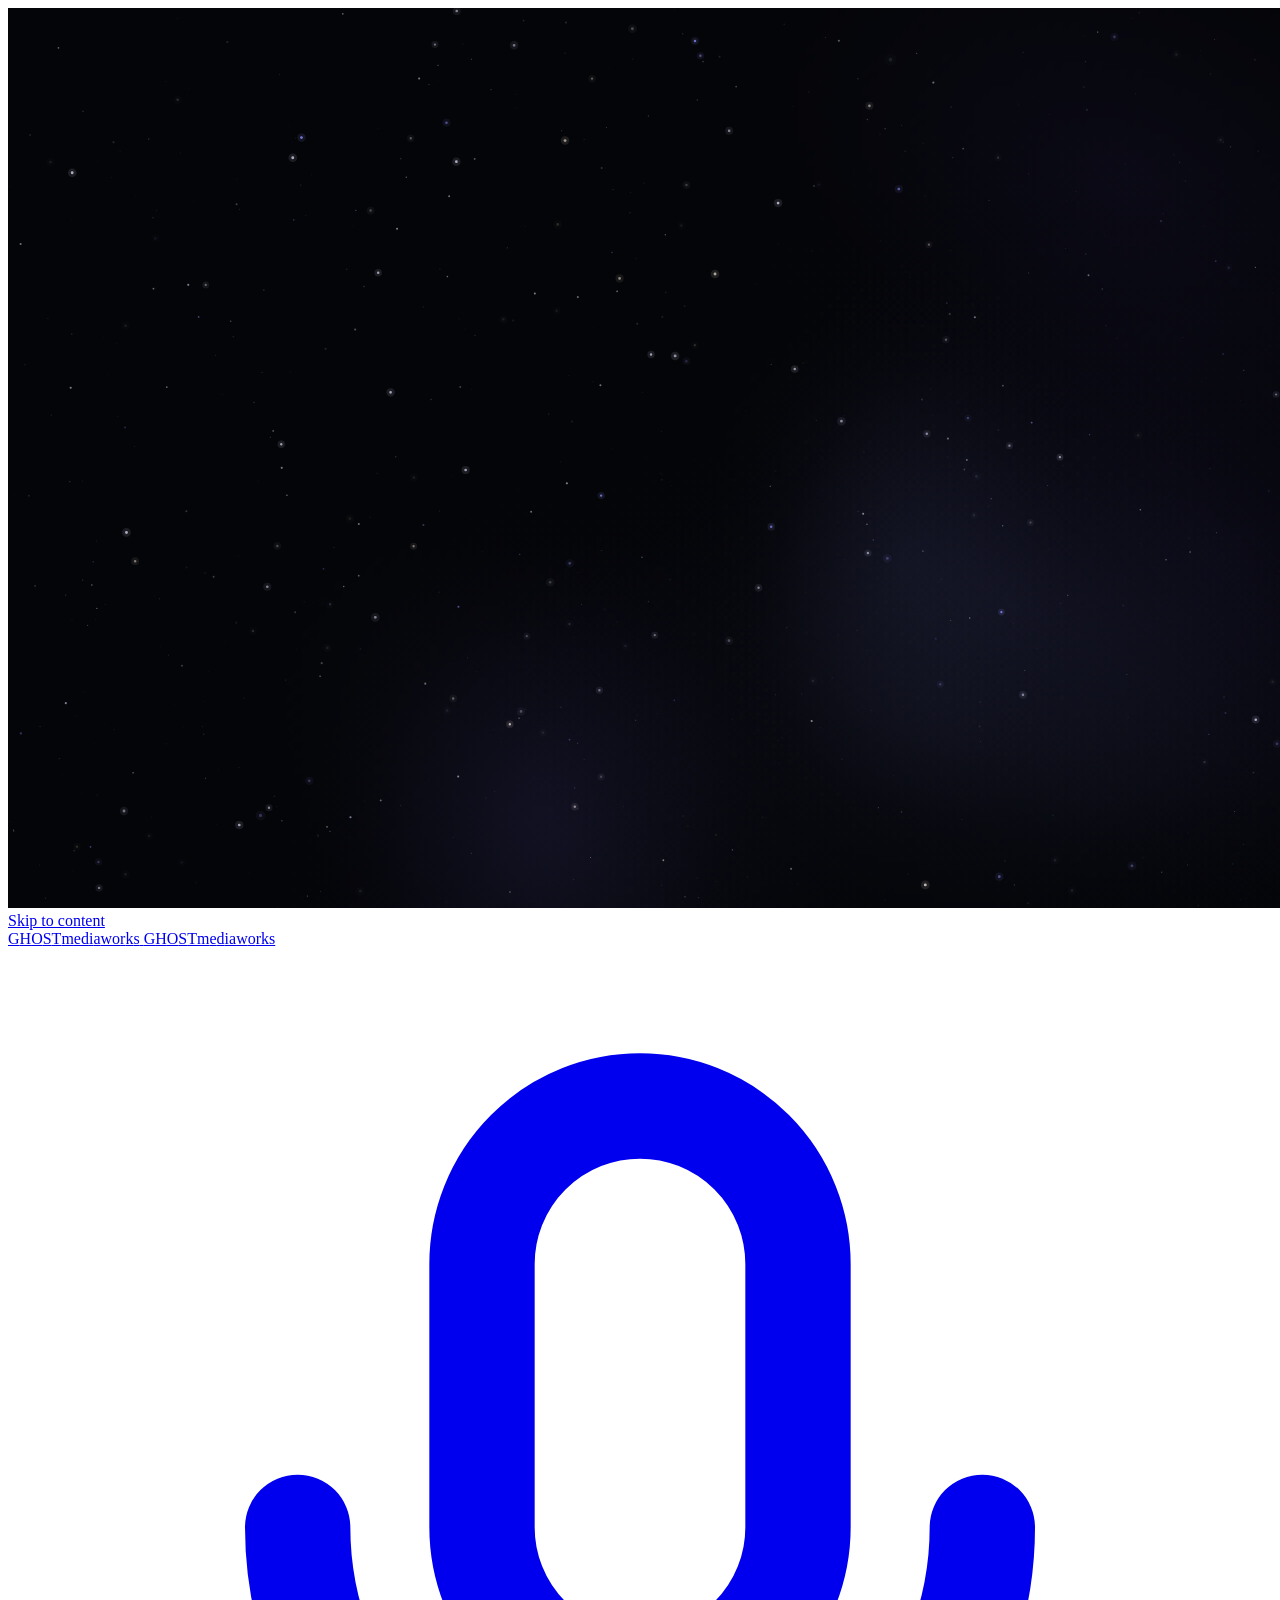
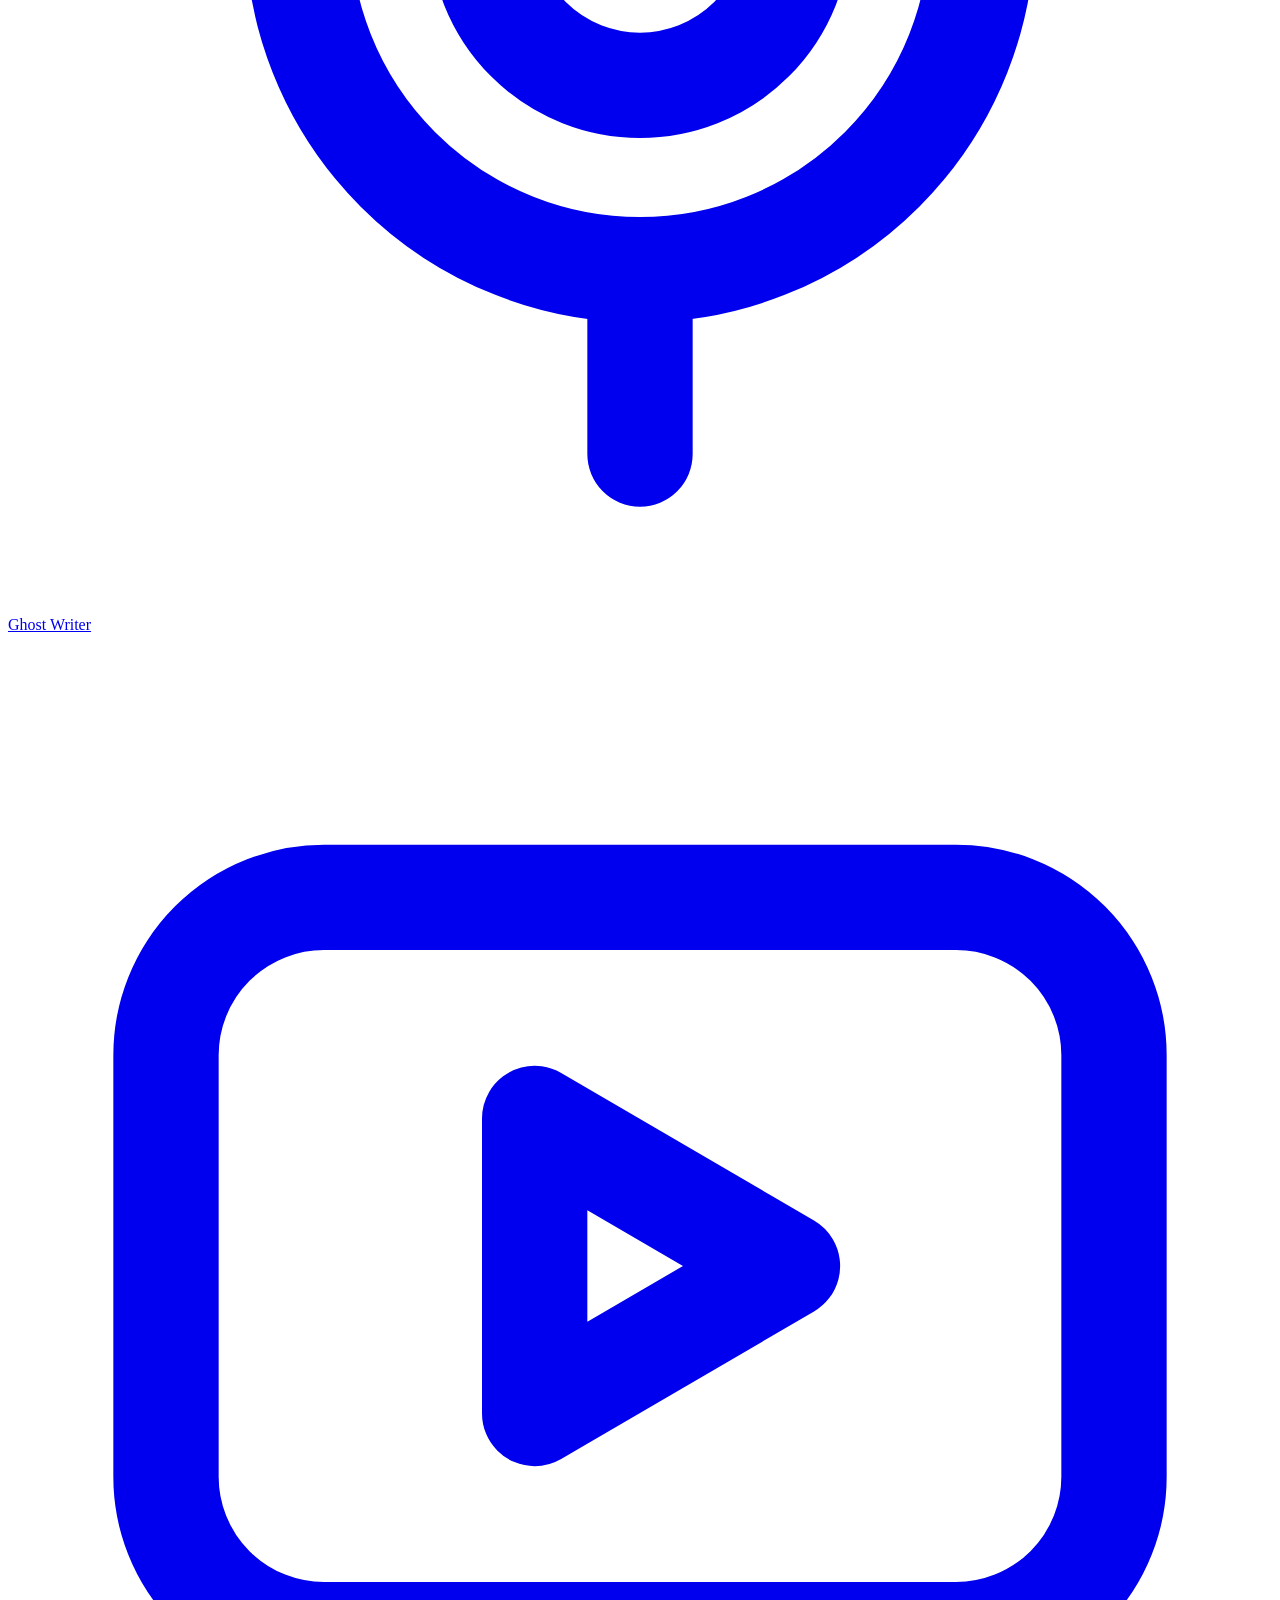
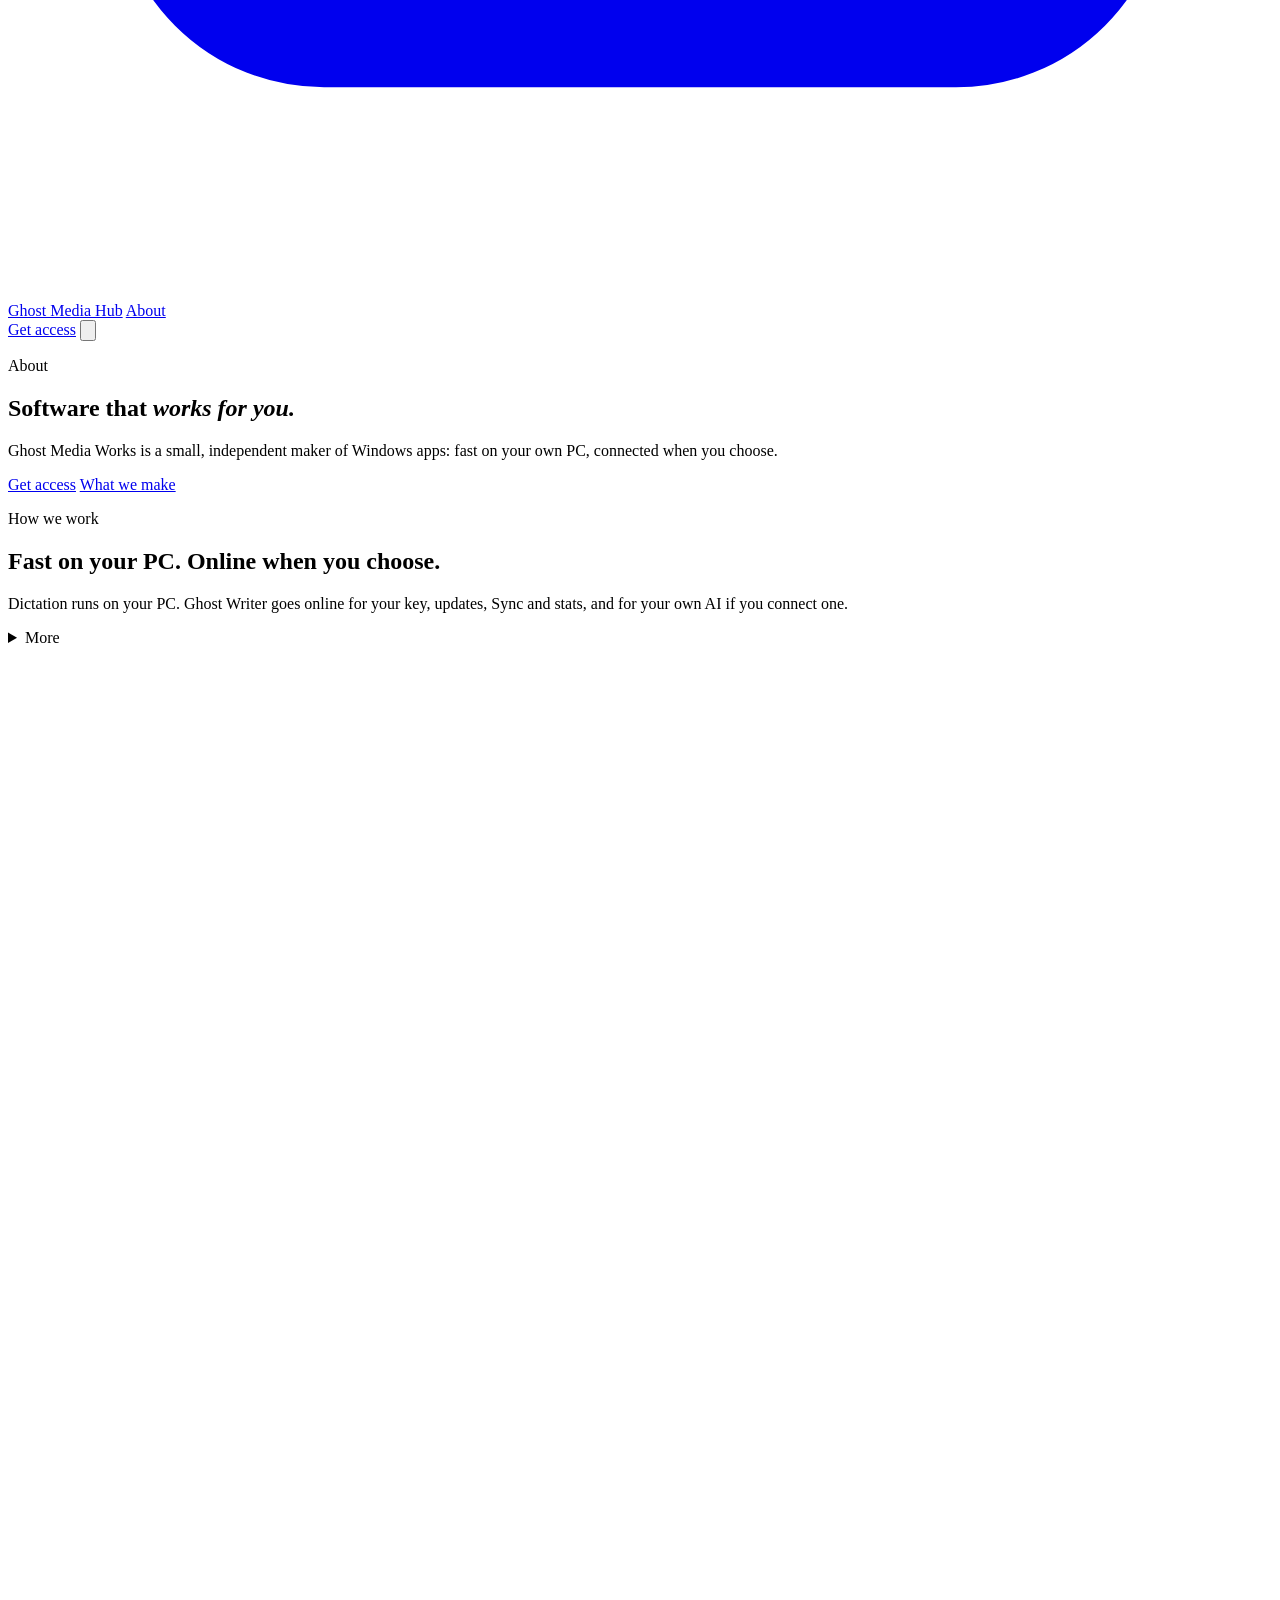
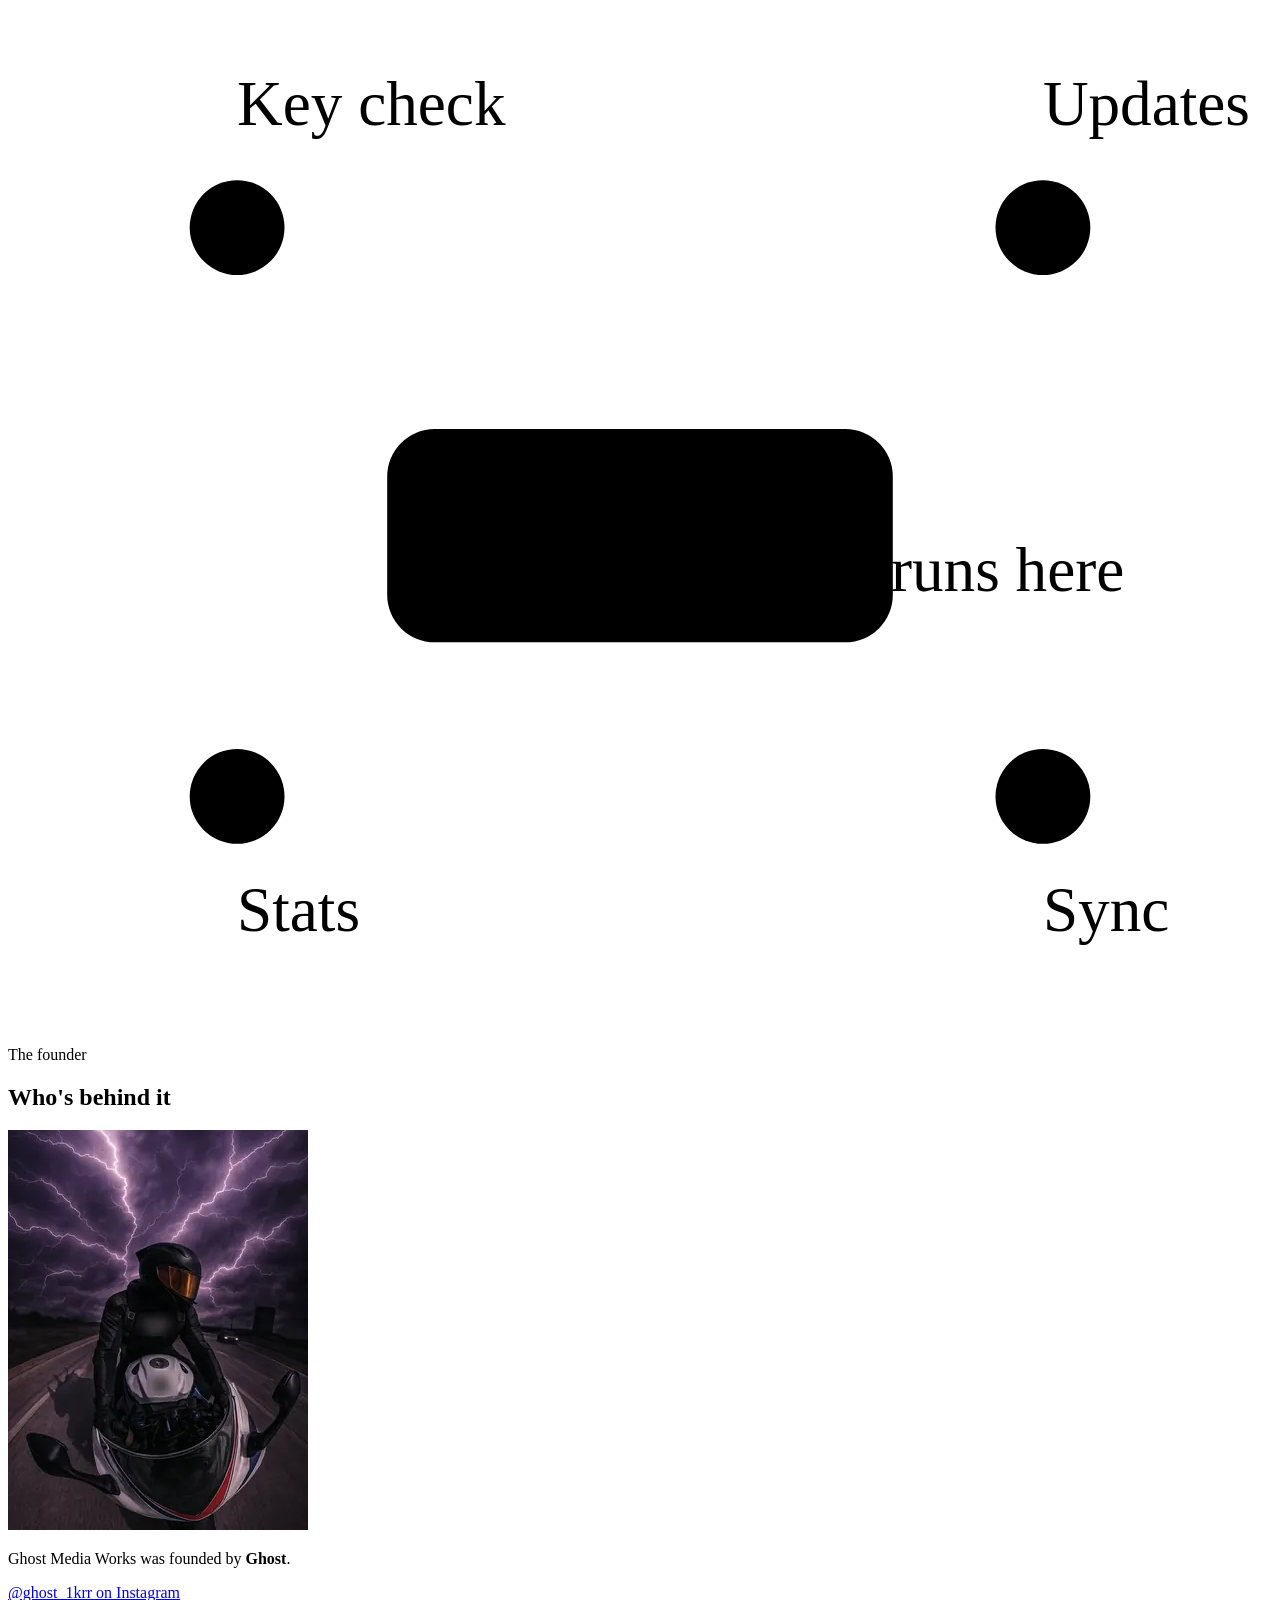
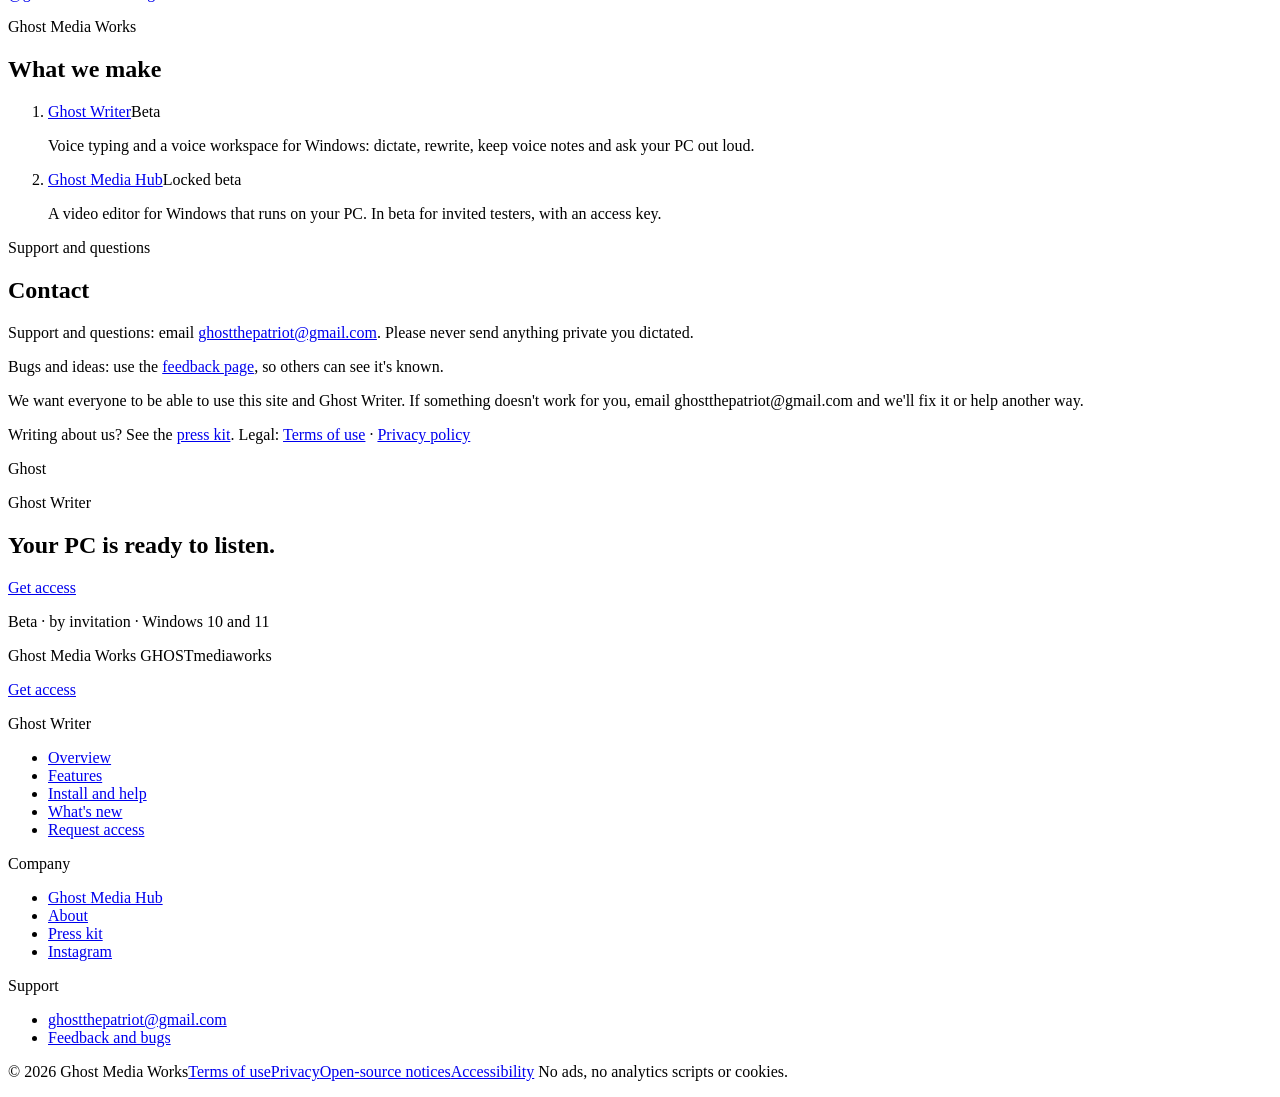
==== commit 64262915: "Website: about/index.html (7.2.1)" ====
--- a/about/index.html
+++ b/about/index.html
@@ -4,17 +4,17 @@
 <meta charset="utf-8">
 <meta name="viewport" content="width=device-width, initial-scale=1, viewport-fit=cover">
 <title>About Ghost Media Works</title>
-<meta name="description" content="Ghost Media Works, founded by Ghost (@ghost_1krr), makes private apps for Windows that run on your own PC: Ghost Writer, and Ghost Media Hub (in beta).">
+<meta name="description" content="Ghost Media Works, founded by Ghost (@ghost_1krr), makes Windows apps that work for you: Ghost Writer, and Ghost Media Hub (in beta).">
 <link rel="canonical" href="https://ghostmediaworks.com/about/">
 <meta property="og:type" content="website">
 <meta property="og:site_name" content="Ghost Media Works">
 <meta property="og:title" content="About Ghost Media Works">
-<meta property="og:description" content="Ghost Media Works, founded by Ghost (@ghost_1krr), makes private apps for Windows that run on your own PC: Ghost Writer, and Ghost Media Hub (in beta).">
+<meta property="og:description" content="Ghost Media Works, founded by Ghost (@ghost_1krr), makes Windows apps that work for you: Ghost Writer, and Ghost Media Hub (in beta).">
 <meta property="og:url" content="https://ghostmediaworks.com/about/">
-<meta property="og:image" content="https://ghostmediaworks.com/assets/social-company.ee70ac8720.png">
+<meta property="og:image" content="https://ghostmediaworks.com/assets/social-company.43046d2662.png">
 <meta property="og:image:width" content="1200">
 <meta property="og:image:height" content="630">
-<meta property="og:image:alt" content="Ghost Media Works: private software that runs on your PC.">
+<meta property="og:image:alt" content="Ghost Media Works: Windows apps that work for you.">
 <meta name="twitter:card" content="summary_large_image">
 <meta name="theme-color" content="#040508">
 <link rel="icon" href="/favicon.ico" sizes="any">
@@ -22,10 +22,10 @@
 <link rel="apple-touch-icon" href="/assets/icons/apple-touch-icon.png">
 <link rel="manifest" href="/site.webmanifest">
 <link rel="preload" href="/assets/fonts/GrenzeGotisch-Site.woff" as="font" type="font/woff" crossorigin>
-<link rel="stylesheet" href="/assets/site.ba0b8dfc9c.css">
-<link rel="stylesheet" href="/assets/scenes.5748fd435a.css">
+<link rel="stylesheet" href="/assets/site.f256f029d5.css">
+<link rel="stylesheet" href="/assets/scenes.e36ffe90dc.css">
 <link rel="stylesheet" href="/assets/request.55162ab120.css">
-<link rel="stylesheet" href="/assets/more.681509b144.css">
+<link rel="stylesheet" href="/assets/more.81a8fa7b51.css">
 <script src="/assets/head.3d74d729cb.js"></script><!-- theme, old-link forwarding, intro flag: runs before the page paints (no defer) -->
 <script type="application/ld+json">
 {
@@ -82,21 +82,17 @@
   <div class="wrap inner">
     <a class="brand lg" href="/" aria-label="Ghost Media Works home">
       <span class="lg-press" aria-hidden="true"><span class="lg-sway">
-        <span class="lg-orb"><span class="lg-halo"></span><svg class="lg-hub" viewBox="0 0 76 76" focusable="false">
-          <g class="lg-lns"><path d="M38 38L38 7"/><path d="M38 38L67.5 28.4"/><path d="M38 38L56.2 63.1"/><path d="M38 38L19.8 63.1"/><path d="M38 38L8.5 28.4"/></g>
-          <g class="lg-pus"><path pathLength="100" d="M38 38L38 7"/><path pathLength="100" d="M38 38L67.5 28.4"/><path pathLength="100" d="M38 38L56.2 63.1"/><path pathLength="100" d="M38 38L19.8 63.1"/><path pathLength="100" d="M38 38L8.5 28.4"/></g>
-          <g class="lg-pis"><path pathLength="100" d="M38 7L38 38"/><path pathLength="100" d="M67.5 28.4L38 38"/><path pathLength="100" d="M56.2 63.1L38 38"/><path pathLength="100" d="M19.8 63.1L38 38"/><path pathLength="100" d="M8.5 28.4L38 38"/></g>
-          <g class="lg-rgs"><circle cx="38" cy="7" r="3.2"/><circle cx="67.5" cy="28.4" r="3.2"/><circle cx="56.2" cy="63.1" r="3.2"/><circle cx="19.8" cy="63.1" r="3.2"/><circle cx="8.5" cy="28.4" r="3.2"/></g>
-          <g class="lg-nds"><circle cx="38" cy="7" r="3.2"/><circle cx="67.5" cy="28.4" r="3.2"/><circle cx="56.2" cy="63.1" r="3.2"/><circle cx="19.8" cy="63.1" r="3.2"/><circle cx="8.5" cy="28.4" r="3.2"/></g>
-        </svg><span class="lg-gh"></span></span>
+        <span class="lg-orb"><span class="lg-halo"></span><span class="ghost-art"><span class="ghost"></span><span class="floor"></span></span></span>
         <span class="lg-col"><span class="lg-w"><span class="lg-l">G</span><span class="lg-l">H</span><span class="lg-l">O</span><span class="lg-l">S</span><span class="lg-l">T</span></span><span class="lg-mw"><span>m</span><span>e</span><span>d</span><span>i</span><span>a</span><span class="lg-sp"></span><span>w</span><span>o</span><span>r</span><span>k</span><span>s</span></span>
           <span class="lg-spec"><span class="lg-w"><span class="lg-l">G</span><span class="lg-l">H</span><span class="lg-l">O</span><span class="lg-l">S</span><span class="lg-l">T</span></span><span class="lg-mw"><span>m</span><span>e</span><span>d</span><span>i</span><span>a</span><span class="lg-sp"></span><span>w</span><span>o</span><span>r</span><span>k</span><span>s</span></span></span></span>
       </span></span>
     </a>
     <nav class="main-nav" aria-label="Main">
-      <a href="/ghost-writer/" data-nav="ghost-writer">Ghost Writer</a>
-      <a href="/media-hub/" data-nav="media-hub">Media Hub</a>
-      <a href="/about/" data-nav="about" aria-current="page">About</a>
+      <span class="product-switch" role="group" aria-label="Our apps">
+        <a href="/ghost-writer/" data-nav="ghost-writer"><svg viewBox="0 0 24 24" fill="none" stroke="currentColor" stroke-width="2" stroke-linecap="round" aria-hidden="true"><rect x="9" y="3" width="6" height="11" rx="3"/><path d="M5.5 11a6.5 6.5 0 0 0 13 0M12 17.5V21"/></svg>Ghost Writer</a>
+        <a href="/media-hub/" data-nav="media-hub"><svg viewBox="0 0 24 24" fill="none" stroke="currentColor" stroke-width="2" stroke-linejoin="round" aria-hidden="true"><rect x="3" y="5" width="18" height="14" rx="3"/><path d="M10 9.2v5.6l4.8-2.8z"/></svg>Ghost Media Hub</a>
+      </span>
+      <a class="nav-plain" href="/about/" data-nav="about" aria-current="page">About</a>
     </nav>
     <a class="button small header-cta" href="/ghost-writer/#request">Get access</a>
     <button class="theme-button header-theme" id="theme" type="button" data-theme-button aria-label="Theme: dark. Click to change.">
@@ -105,30 +101,24 @@
   </div>
 </header>
 <main id="main" tabindex="-1">
-<!-- Site film, About (PLAN.html chapter 13). Star object: the hub mark alone (the header logo's five nodes, _layout.html
-     .lg-hub geometry, with the ghost inside).
-     Kit pieces (scenes.css/js): hero as .hero-film.scene[data-play] with svg.build (the mark draws itself), .art.ghost,
-     .cue, .glow; A1 .scene[data-loop] with .light-pass, svg.build and .more; A2/A3 .scene.quiet[data-play] with .cue and
-     .build (the two product nodes assemble). Own (more.css): .m-hub, .m-map (the packet is a dash running a pathLength-1
+<!-- Site film, About (PLAN.html chapter 13). Star object: the mark alone (the hovering ghost, site.css
+     .ghost-art, as in the header logo; the five-node ring is gone, owner 2026-11-08).
+     Kit pieces (scenes.css/js): hero as .hero-film.scene[data-play] with the ghost (.ghost-art) arriving as a .cue,
+     .glow; A1 .scene[data-loop] with .light-pass, svg.build and .more; A2/A3 .scene.quiet[data-play] with .cue and
+     .build (the two product nodes assemble). Own (more.css): .m-mark, .m-map (the packet is a dash running a pathLength-1
      path with --t), .m-nodes. Keep id="accessibility" (the footer links to it). -->
 <section class="hero-film scene" data-play="1400" aria-labelledby="hero-t">
   <div class="wrap hero-in">
     <div class="hero-words">
       <p class="eyebrow">About</p>
-      <h1 id="hero-t">Software that stays on <em>your PC.</em></h1>
-      <p class="hero-line">Ghost Media Works is a small, independent maker of Windows apps that work on your own PC.</p>
+      <h1 id="hero-t">Software that <em>works for you.</em></h1>
+      <p class="hero-line">Ghost Media Works is a small, independent maker of Windows apps: fast on your own PC, connected when you choose.</p>
       <div class="hero-actions"><a class="btn" href="/ghost-writer/#request">Get access</a>
         <a class="text-link" href="#products">What we make</a></div>
     </div>
     <div class="hero-object" data-wash="indigo"><span class="glow" aria-hidden="true"></span>
-      <div class="m-hub" role="img" aria-label="The Ghost Media Works mark: the ghost inside a ring of five points">
-        <svg class="build" data-from="0" data-to=".7" viewBox="0 0 76 76" aria-hidden="true">
-          <path class="hub-ln" d="M38 38L38 7"/><path class="hub-ln" d="M38 38L67.5 28.4"/><path class="hub-ln" d="M38 38L56.2 63.1"/>
-          <path class="hub-ln" d="M38 38L19.8 63.1"/><path class="hub-ln" d="M38 38L8.5 28.4"/>
-          <circle class="hub-nd" cx="38" cy="7" r="3.2"/><circle class="hub-nd" cx="67.5" cy="28.4" r="3.2"/><circle class="hub-nd" cx="56.2" cy="63.1" r="3.2"/>
-          <circle class="hub-nd" cx="19.8" cy="63.1" r="3.2"/><circle class="hub-nd" cx="8.5" cy="28.4" r="3.2"/>
-        </svg>
-        <span class="art ghost cue" data-at=".45"></span>
+      <div class="m-mark" role="img" aria-label="The Ghost Media Works mark: the ghost">
+        <span class="ghost-art m-ghost cue" data-at=".1" aria-hidden="true"><span class="ghost"></span><span class="floor"></span></span>
       </div>
     </div>
   </div>
@@ -138,22 +128,23 @@
   <div class="wrap scene-in">
     <div class="words">
       <p class="eyebrow">How we work</p>
-      <h2 class="light-pass" id="principles-title">If a job can run on your PC, it runs on your PC.</h2>
-      <p class="line">Ghost Writer goes online for four things only. Nothing you say leaves your PC.</p>
+      <h2 class="light-pass" id="principles-title">Fast on your PC. Online when you choose.</h2>
+      <p class="line">Dictation runs on your PC. Ghost Writer goes online for your key, updates, Sync and stats, and for your own AI if you connect one.</p>
       <details class="more"><summary>More</summary><ul>
         <li><b>Key check:</b> the key, a scrambled id of your PC and the version.</li>
-        <li><b>Updates:</b> new versions, and Advanced mode if you choose it.</li>
-        <li><b>Sync:</b> your data moves to your other PC only when you press Sync, scrambled so only your PCs can read it.</li>
-        <li><b>Stats:</b> only if you keep your stats in step between your PCs, scrambled the same way.</li>
-        <li>No ads, no analytics scripts. We don't sell data. Ghost Writer sends no usage data about what you do; the key check shows us only how many PCs used it each day.</li>
+        <li><b>Updates:</b> new versions, Advanced mode or the natural voices if you choose them.</li>
+        <li><b>Sync:</b> your data moves to your other PC only when you press Send, end-to-end encrypted so only your PCs can read it.</li>
+        <li><b>Stats:</b> only while Keep stats in step on my PCs is switched on, encrypted the same way.</li>
+        <li><b>Your own AI</b> is your choice, and only if you connect it on the Your AI page: what you ask it, and what you let it read, is routed through that company. Your voice never is.</li>
+        <li>No ads, no analytics scripts. We don't sell data. Ghost Writer sends no usage data about what you do; the key check tells us which version each PC runs and how many PCs used it each day; a message's Got it adds one to its count.</li>
         <li>This website runs no analytics scripts, sets no cookies and loads nothing from other sites.</li>
         <li>Beta means beta: we list what's new and what's known to be wrong, and explain warnings before you meet them.</li>
-        <li>Ghost Writer is free by invitation while it grows, and shaped by the feedback of the people using it.</li>
+        <li>Ghost Writer is by invitation while it grows, and shaped by the feedback of the people using it.</li>
       </ul></details>
     </div>
     <div class="stage">
       <span class="glow" aria-hidden="true"></span>
-      <div class="m-map" role="img" aria-label="Your PC in the middle, linked to four stops only: key check, updates, Sync and stats">
+      <div class="m-map" role="img" aria-label="Your PC in the middle, linked to its four everyday stops: key check, updates, Sync and stats">
         <svg viewBox="0 0 320 250" aria-hidden="true">
           <path class="map-packet" pathLength="1" d="M160 125L58 48L160 125L262 48L160 125L262 192L160 125L58 192L160 125"/>
         </svg>
@@ -166,7 +157,7 @@
           <text x="160" y="122">Your PC</text>
           <text x="58" y="22">Key check</text><text x="262" y="22">Updates</text>
           <text x="262" y="226">Sync</text><text x="58" y="226">Stats</text>
-          <text class="map-sub" x="160" y="140">Your words stay here</text>
+          <text class="map-sub" x="160" y="140">Dictation runs here</text>
         </svg>
       </div>
     </div>
@@ -193,8 +184,8 @@
     <h2 id="about-products-title">What we make</h2>
     <ol class="m-nodes build" data-from=".05" data-to=".6">
       <li><span class="m-node" aria-hidden="true"></span><div>
-        <p class="m-node-name"><a href="/ghost-writer/">Ghost Writer</a><span class="badge">Free beta</span></p>
-        <p>Voice typing and AI writing for Windows, on your own PC. What you say stays with you.</p></div></li>
+        <p class="m-node-name"><a href="/ghost-writer/">Ghost Writer</a><span class="badge">Beta</span></p>
+        <p>Voice typing and a voice workspace for Windows: dictate, rewrite, keep voice notes and ask your PC out loud.</p></div></li>
       <li><span class="m-node" aria-hidden="true"></span><div>
         <p class="m-node-name"><a href="/media-hub/">Ghost Media Hub</a><span class="badge plain">Locked beta</span></p>
         <p>A video editor for Windows that runs on your PC. In beta for invited testers, with an access key.</p></div></li>
@@ -221,17 +212,14 @@
     <p class="eyebrow">Ghost Writer</p>
     <h2 class="statement" id="closing-title">Your PC is ready to listen.</h2>
     <div class="actions"><a class="button" href="/ghost-writer/#request">Get access</a></div>
-    <p class="fine">Free beta &middot; by invitation &middot; Windows 10 and 11</p>
+    <p class="fine">Beta &middot; by invitation &middot; Windows 10 and 11</p>
   </div>
 </section>
 <footer class="site-footer">
   <div class="wrap">
     <div class="foot-top">
       <p class="lg lg-still"><span class="visually-hidden">Ghost Media Works</span><span class="lg-press" aria-hidden="true"><span class="lg-sway">
-            <span class="lg-orb"><span class="lg-halo"></span><svg class="lg-hub" viewBox="0 0 76 76" focusable="false">
-              <g class="lg-lns"><path d="M38 38L38 7"/><path d="M38 38L67.5 28.4"/><path d="M38 38L56.2 63.1"/><path d="M38 38L19.8 63.1"/><path d="M38 38L8.5 28.4"/></g>
-              <g class="lg-nds"><circle cx="38" cy="7" r="3.2"/><circle cx="67.5" cy="28.4" r="3.2"/><circle cx="56.2" cy="63.1" r="3.2"/><circle cx="19.8" cy="63.1" r="3.2"/><circle cx="8.5" cy="28.4" r="3.2"/></g>
-            </svg><span class="lg-gh"></span></span>
+            <span class="lg-orb"><span class="lg-halo"></span><span class="ghost-art"><span class="ghost"></span><span class="floor"></span></span></span>
             <span class="lg-col"><span class="lg-w"><span class="lg-l">G</span><span class="lg-l">H</span><span class="lg-l">O</span><span class="lg-l">S</span><span class="lg-l">T</span></span><span class="lg-mw"><span>m</span><span>e</span><span>d</span><span>i</span><span>a</span><span class="lg-sp"></span><span>w</span><span>o</span><span>r</span><span>k</span><span>s</span></span></span>
           </span></span></p>
       <a class="button foot-cta" href="/ghost-writer/#request">Get access</a>
@@ -257,8 +245,8 @@
   <div class="rq-inside">
     <button class="rq-close" type="button" aria-label="Close"><svg viewBox="0 0 24 24" fill="none" stroke="currentColor" stroke-width="2.2" stroke-linecap="round" aria-hidden="true"><path d="M6 6l12 12"/><path d="M18 6L6 18"/></svg></button>
     <div class="rq-dots" aria-hidden="true"><i></i><i></i></div>
-    <h2 id="rq-title">Request free access</h2>
-    <p class="rq-intro"><span class="rq-stepno">Step 1 of 2.</span> Ghost Writer is free while it's in beta. We read every request and email you a key, usually within a few days.</p>
+    <h2 id="rq-title">Request access</h2>
+    <p class="rq-intro"><span class="rq-stepno">Step 1 of 2.</span> Ghost Writer is in beta, by invitation. We read every request and email you a key, usually within a few days.</p>
     <div class="rq-slot"><div class="rq-box">
       <form class="request-form" id="request-form" data-server="https://ghost-writer-access.ghostrepublic.workers.dev" novalidate>
         <div class="rq-step rq-step1">
@@ -309,8 +297,8 @@
   </div>
 </dialog>
 
-<script src="/assets/site.d19b90ec26.js" defer></script>
-<script src="/assets/logo.b5ae365e06.js" defer></script>
+<script src="/assets/site.3b6a2c24ac.js" defer></script>
+<script src="/assets/logo.69c41a8c63.js" defer></script>
 <script src="/assets/stars.e5c827dea4.js" defer></script>
 <script src="/assets/frame.b7f0a42eb2.js" defer></script>
 <script src="/assets/scenes.9251fdd171.js" defer></script>
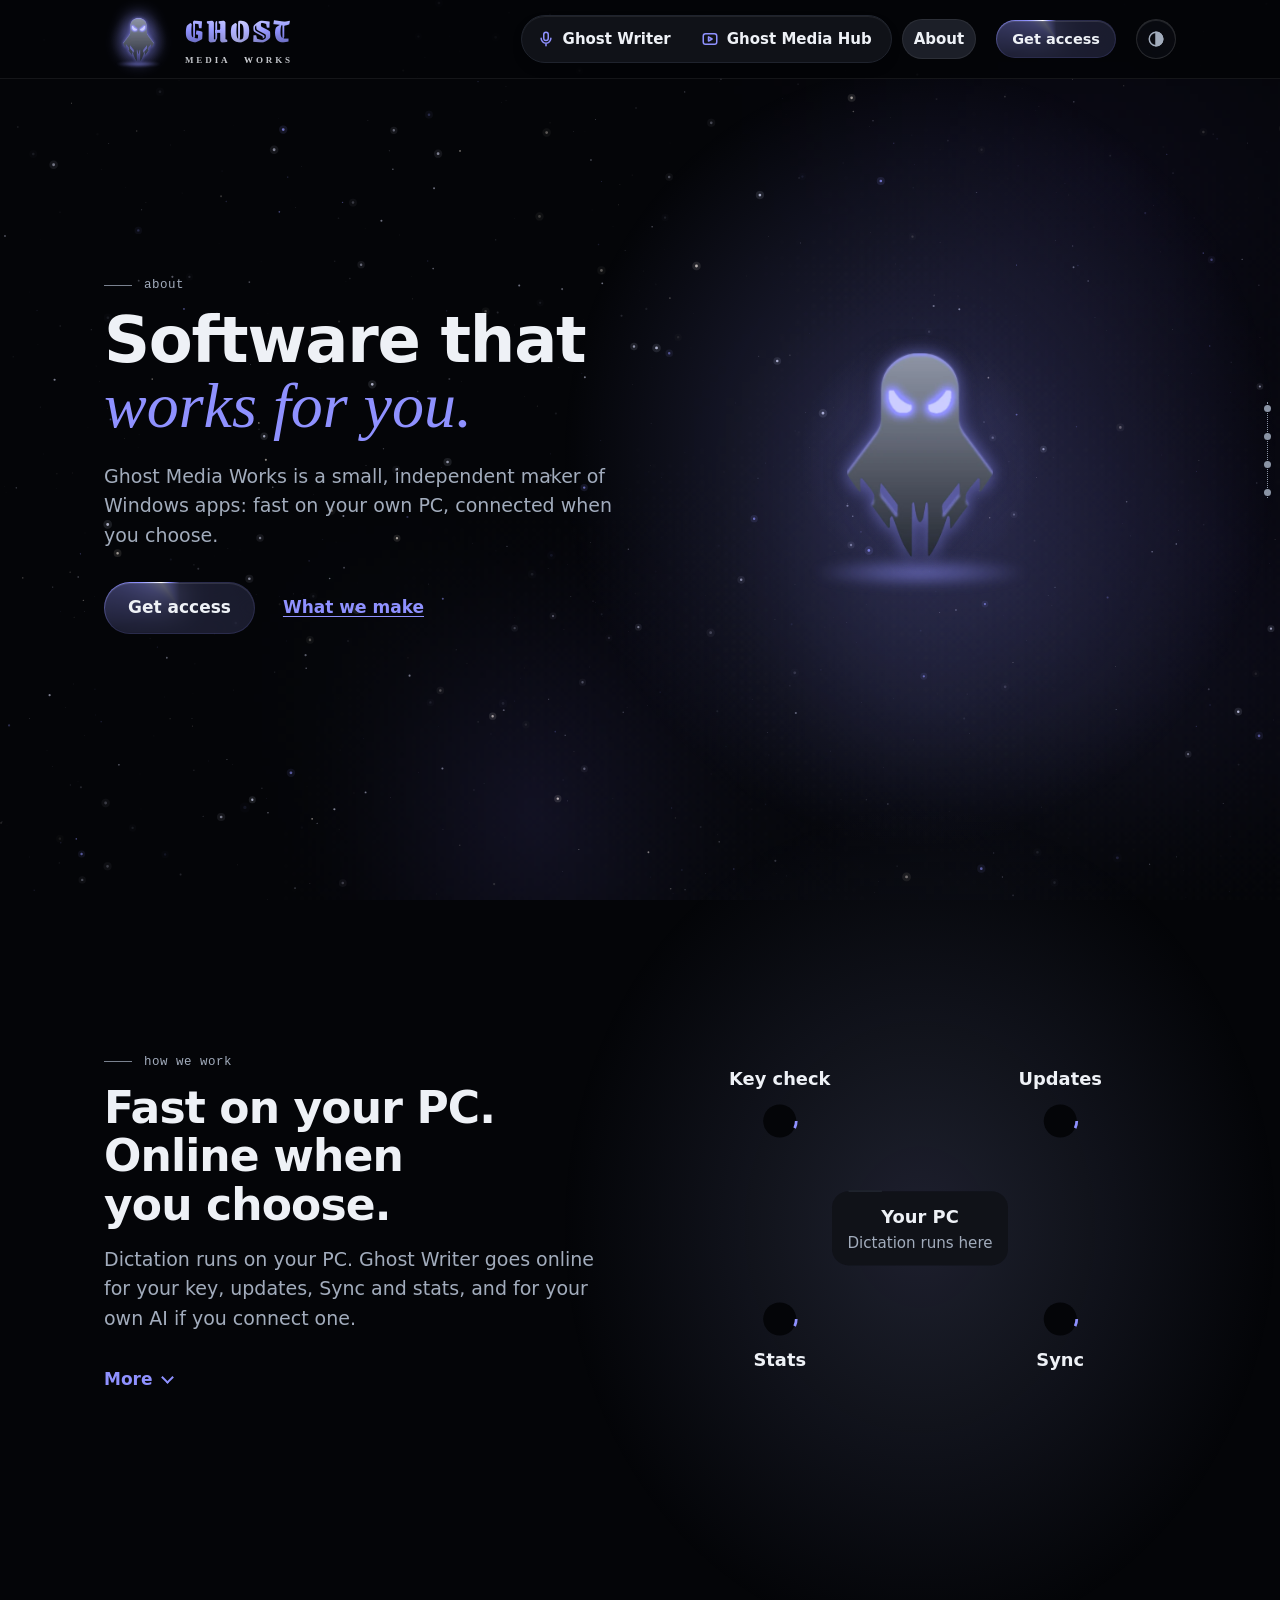
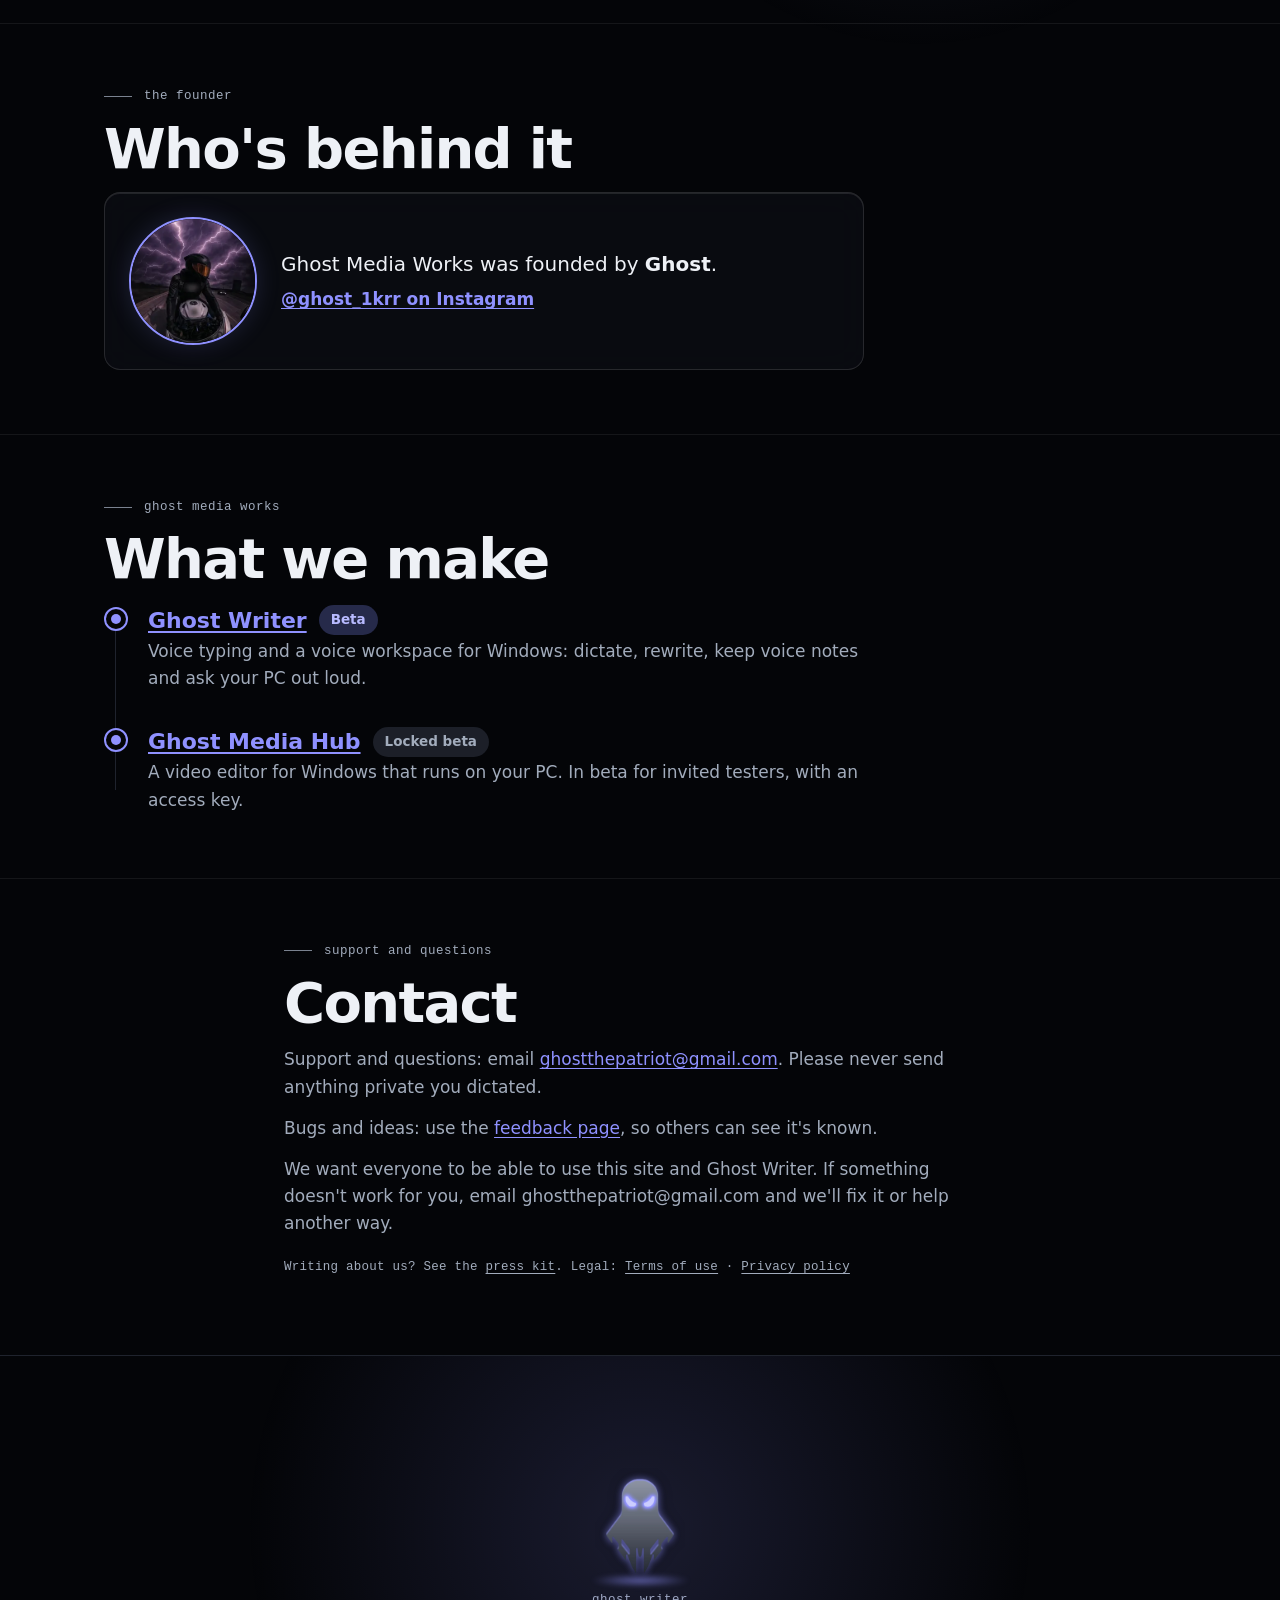
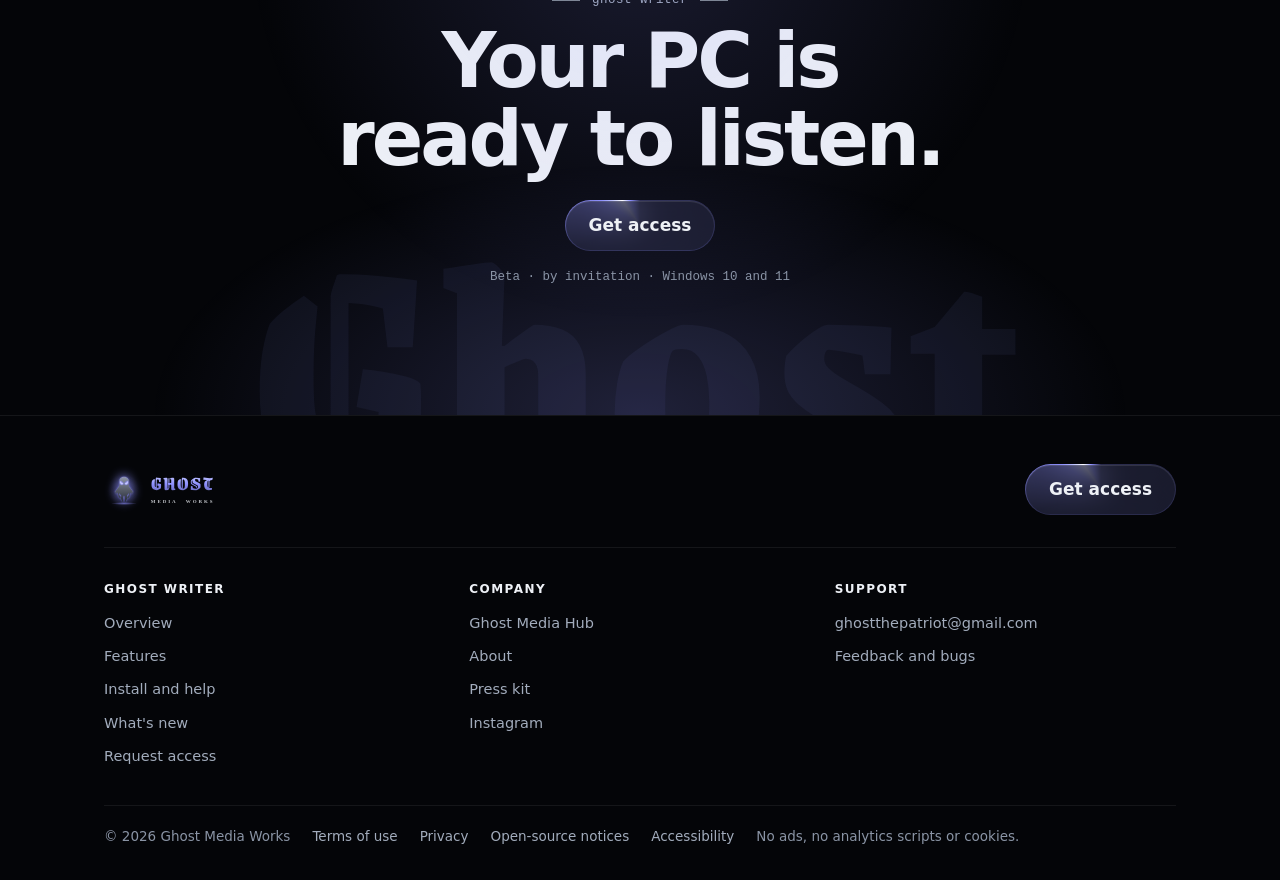
==== commit cad75daa: "Website: about/index.html (7.2.4)" ====
--- a/about/index.html
+++ b/about/index.html
@@ -135,6 +135,7 @@
         <li><b>Updates:</b> new versions, Advanced mode or the natural voices if you choose them.</li>
         <li><b>Sync:</b> your data moves to your other PC only when you press Send, end-to-end encrypted so only your PCs can read it.</li>
         <li><b>Stats:</b> only while Keep stats in step on my PCs is switched on, encrypted the same way.</li>
+        <li><b>Keep my PCs in step:</b> only while that switch is on, your words, notes, lists and settings are kept on our server, locked with your key, so your other PCs can pick them up.</li>
         <li><b>Your own AI</b> is your choice, and only if you connect it on the Your AI page: what you ask it, and what you let it read, is routed through that company. Your voice never is.</li>
         <li>No ads, no analytics scripts. We don't sell data. Ghost Writer sends no usage data about what you do; the key check tells us which version each PC runs and how many PCs used it each day; a message's Got it adds one to its count.</li>
         <li>This website runs no analytics scripts, sets no cookies and loads nothing from other sites.</li>
--- a/assets/site.f256f029d5.css
+++ b/assets/site.f256f029d5.css
@@ -0,0 +1,596 @@
+/* Ghost Media Works website: one stylesheet for every page.
+   Colours follow the app (dev/DESIGN-SYSTEM.md section 1): one indigo, no purple, no gradient headings. */
+/* The gothic font, cut down by build_site.py to the letters the site uses (OFL; licence in assets/fonts). */
+@font-face { font-family: "Grenze Gotisch"; font-weight: 800; font-display: swap;
+  src: url("/assets/fonts/GrenzeGotisch-Site.woff") format("woff"); }
+
+:root {
+  --bg: #040508; --card: #101218; --tile: #14161d; --raised: #1c1f28; --border: #1f232d;  /* near-black (owner, 2026-11-03) */
+  --text: #eef1f6; --muted: #a2acbc; --faint: #8a94a5;
+  --accent: #8f91ff; --accent-hover: #a4a6ff; --on-accent: #0f1116; --accent-soft: #262a4a; --accent-soft-text: #b8baff; --ring-dim: color-mix(in srgb, var(--accent) 28%, transparent); --ring-glow: color-mix(in srgb, var(--accent) 70%, transparent);
+  --good: #36d27a; --warn: #ffb454;
+  --edge: rgba(255,255,255,.07); --shadow: rgba(0,0,0,.45); --glow: rgba(143,145,255,.16); --sheen: rgba(255,255,255,.95);
+  color-scheme: dark;
+}
+:root[data-theme="light"] {
+  --bg: #f3f5f9; --card: #ffffff; --tile: #f6f8fb; --raised: #eceff4; --border: #dfe3ea;
+  --text: #121826; --muted: #4a5566; --faint: #5b6678;
+  --accent: #4f52e0; --accent-hover: #4346cc; --on-accent: #ffffff; --accent-soft: #e6e7ff; --accent-soft-text: #3a3dc0;  /* --ring-dim / --ring-glow follow --accent from :root */
+  --good: #15803d; --warn: #b45309;
+  --edge: rgba(17,24,39,.09); --shadow: rgba(17,24,39,.10); --glow: rgba(79,82,224,.10); --sheen: rgba(255,255,255,.7);
+  color-scheme: light;
+}
+
+* { box-sizing: border-box; }
+html { -webkit-text-size-adjust: 100%; background: var(--bg); }
+body { margin: 0; background: var(--bg); color: var(--text); overflow-wrap: break-word;
+  font: 17px/1.6 "Segoe UI Variable Text", "Segoe UI", system-ui, -apple-system, "Helvetica Neue", sans-serif; }
+img { max-width: 100%; height: auto; }
+/* ==== site film: the starfield ground (assets/stars.js; owner's pick, 2026-11-03) ====
+   Dark theme only: stars.js sets html.stars while it draws, the body goes see-through and the site's cards and buttons
+   become frosted glass over the stars. Light theme keeps its plain ground. The drawn app pieces (windows, pop-ups) are
+   not here: they wear the app's own glass in both themes (scenes.css "the app's glass"). */
+canvas.stars { position: fixed; inset: 0; z-index: -2; width: 100%; height: 100%; pointer-events: none; }  /* under the wave field (-1) */
+html.stars body { background: transparent; }
+html.stars .card,
+html.stars .faq details, html.stars .change, html.stars .theme-button, html.stars .button::after, html.stars .btn::after,
+html.stars .scene .chip[aria-pressed="true"]::after {
+  background: color-mix(in srgb, var(--card) 55%, transparent); backdrop-filter: blur(16px); -webkit-backdrop-filter: blur(16px);
+  border-color: rgba(255,255,255,.12); box-shadow: inset 0 1px 0 rgba(255,255,255,.1); }
+/* the serif word: the accent phrase of every headline (owner, 2026-11-03; system serif until a licensed one is OK'd) */
+:root { --serif: Georgia, "Times New Roman", serif; --mono: ui-monospace, "Cascadia Mono", Consolas, monospace; }
+.hero-film h1 em, .scene h2 em { font-family: var(--serif); font-style: italic; font-weight: 400; letter-spacing: 0; }
+/* ==== /starfield ==== */
+a { color: var(--accent); text-underline-offset: 3px; }
+a:hover { color: var(--accent-hover); }
+:focus-visible { outline: 3px solid var(--accent); outline-offset: 3px; border-radius: 6px; }
+code { font: 14px/1.5 Consolas, "Cascadia Mono", ui-monospace, monospace; overflow-wrap: anywhere; }
+h1, h2, h3 { line-height: 1.15; letter-spacing: -.01em; }
+h3 { font-size: 20px; margin: 0 0 6px; }
+p { margin: 0 0 14px; }
+.wrap { max-width: 1120px; margin: 0 auto; padding: 0 24px; }
+@media (max-width: 600px) { .wrap { padding: 0 16px; } }
+.skip { position: absolute; left: 12px; top: -60px; z-index: 100; background: var(--accent); color: var(--on-accent);
+  padding: 10px 16px; border-radius: 10px; font-weight: 700; text-decoration: none; }
+.skip:focus { top: 12px; }
+.visually-hidden { position: absolute !important; width: 1px; height: 1px; overflow: hidden; clip: rect(0 0 0 0); white-space: nowrap; }
+
+/* each theme shows its own pictures: <img> pictures are <picture>s (build_site themed()); CSS ones load only for the
+   showing theme */
+:root[data-theme="light"] .lg .ghost-art .ghost { background-image: url("/assets/ghost-light-float-200.webp"); }
+:root[data-theme="light"] .ghost-art .ghost { background-image: url("/assets/ghost-light-float-600.webp"); }
+
+/* header (site film, PLAN.html chapter 06): the logo, the app switch (Ghost Writer | Media Hub), About, one "Get access"
+   and the theme switch. It slides away as the visitor scrolls down and returns on the first scroll up (site.js sets
+   .bar-away: transform only, never within the first 80 px, always shown at the top). Phones (under 721 px): the logo,
+   Get access and the theme switch, with the app switch as a full-width second row (never hidden: owner, 2026-11-11);
+   About moves to the chapter pill's list (site.js) and the footer. The first row's padding, height and logo size are
+   what the intro hand-off was measured at. */
+.site-header { position: sticky; top: 0; z-index: 50; background: var(--bg); background: color-mix(in srgb, var(--bg) 94%, transparent);
+  border-bottom: 1px solid var(--edge); transition: transform 300ms var(--ease, cubic-bezier(.2,.7,.2,1)); }
+.site-header.bar-away { transform: translateY(calc(-100% - 1px)); }
+.site-header .inner { display: flex; align-items: center; gap: 12px 20px; min-height: 64px; flex-wrap: wrap; position: relative;
+  padding-top: 5px; padding-bottom: 5px; }
+.brand { margin-right: auto; min-width: 0; }
+.brand:hover { color: var(--text); }
+
+/* The logo (owner's pick 2026-11-01, "Badge + shockwave"; the five-node ring around the ghost removed, owner
+   2026-11-08): the hovering ghost (.ghost-art) in his glow, gothic GHOST, MEDIA WORKS in small caps stretched to
+   GHOST's width. Sizes are em of .lg's font-size (10px = design size). Header only, and only under html.motion: a
+   gentle sway and his hover (CSS); logo.js adds the click shockwave. Footer (.lg-still), no script or reduced
+   motion: the same artwork, still. */
+.lg { display: flex; align-items: center; font-size: 9px; line-height: 1; color: var(--text); text-decoration: none;
+  -webkit-tap-highlight-color: transparent; }
+.lg-press, .lg-sway { display: flex; align-items: center; transform-origin: 50% 50%; }
+.lg-orb { position: relative; flex-shrink: 0; display: grid; place-items: center; width: 7.6em; height: 7.6em; margin-right: 1.4em; }
+.lg-halo { position: absolute; inset: .4em; border-radius: 50%; opacity: .5;
+  background: radial-gradient(circle, color-mix(in srgb, var(--accent) 32%, transparent) 0%, transparent 66%); }
+/* the ghost: the hovering ghost at the orb's width (bigger than inside the old ring), its own small picture (a CSS
+   picture, so only the showing theme's file is fetched); .lg-halo is his glow, so .ghost-art's own is left out */
+.lg .ghost-art { --gw: 7.6em; }
+.lg .ghost-art::before { display: none; }
+.lg .ghost-art .ghost { filter: drop-shadow(0 0 1em var(--accent)); background-image: url("/assets/ghost-dark-float-200.webp"); }
+.lg-col { position: relative; display: inline-flex; flex-direction: column; }
+.lg-w { display: block; font-family: "Grenze Gotisch", "Old English Text MT", serif; font-weight: 800; font-size: 3.8em; color: var(--accent);
+  letter-spacing: .06em; margin-right: -.06em; white-space: nowrap; }
+.lg-l { display: inline-block; transform-origin: 50% 85%; }
+/* width 0 + min-width 100%: GHOST alone sets the width, MEDIA WORKS spreads to its edges */
+.lg-mw { display: flex; justify-content: space-between; align-items: center; width: 0; min-width: 100%; margin-top: .4em; opacity: .8;
+  font: 600 1.5em/1 "Palatino Linotype", Palatino, "Book Antiqua", Georgia, serif; font-variant: small-caps; white-space: nowrap; }
+.lg-mw > span { display: inline-block; }
+.lg-mw .lg-sp { width: .8em; }
+.lg-spec { display: none; }
+@supports ((background-clip: text) or (-webkit-background-clip: text)) {
+  /* brushed metal: on each letter (on the word, letters would vanish while they move) */
+  .lg-col > .lg-w .lg-l { color: transparent; -webkit-background-clip: text; background-clip: text;
+    background-image: linear-gradient(180deg, color-mix(in srgb, var(--accent) 45%, #fff) 0%, var(--accent) 50%, color-mix(in srgb, var(--accent) 68%, #000) 100%); }
+  /* the highlight across the metal: a copy of the letters on top */
+  .site-header .lg-spec { position: absolute; inset: 0; display: flex; flex-direction: column; pointer-events: none; opacity: .38; }
+  .lg-spec .lg-w, .lg-spec .lg-mw { color: transparent; -webkit-background-clip: text; background-clip: text;
+    background-image: linear-gradient(100deg, transparent 40%, var(--sheen) 50%, transparent 60%); background-size: 320% 100%; background-position: 50% 0; }
+}
+html.motion .site-header .lg-sway { animation: lg-sway 16s linear infinite; }
+html.motion .site-header .lg-spec .lg-w, html.motion .site-header .lg-spec .lg-mw { animation: lg-sheen 16s linear infinite; }
+html.motion .lg-still .ghost-art * { animation: none; }  /* the footer's copy stays still */
+html.lg-paused .site-header .lg * { animation-play-state: paused !important; }  /* tab hidden or header off screen (logo.js) */
+@keyframes lg-sway {
+  0%, 100% { transform: perspective(560px) rotateY(0deg) rotateX(2deg); } 12.5% { transform: perspective(560px) rotateY(3deg) rotateX(1.4deg); }
+  25% { transform: perspective(560px) rotateY(4.2deg) rotateX(0deg); } 37.5% { transform: perspective(560px) rotateY(3deg) rotateX(-1.4deg); }
+  50% { transform: perspective(560px) rotateY(0deg) rotateX(-2deg); } 62.5% { transform: perspective(560px) rotateY(-3deg) rotateX(-1.4deg); }
+  75% { transform: perspective(560px) rotateY(-4.2deg) rotateX(0deg); } 87.5% { transform: perspective(560px) rotateY(-3deg) rotateX(1.4deg); } }
+@keyframes lg-sheen { 0%, 100% { background-position: 54% 0; } 12.5% { background-position: 40% 0; } 25% { background-position: 32% 0; }
+  37.5% { background-position: 34% 0; } 50% { background-position: 46% 0; } 62.5% { background-position: 60% 0; }
+  75% { background-position: 68% 0; } 87.5% { background-position: 66% 0; } }
+/* the click's shockwave rings (logo.js), clipped to the header bar */
+.lg-waves { position: absolute; inset: 0; overflow: hidden; pointer-events: none; }
+.lg-ring { position: absolute; border-radius: 50%; border: 1px solid var(--accent); opacity: 0;
+  box-shadow: 0 0 14px color-mix(in srgb, var(--accent) 40%, transparent), inset 0 0 14px color-mix(in srgb, var(--accent) 25%, transparent); }
+.main-nav { display: flex; gap: 10px; align-items: center; }
+.main-nav a { color: var(--muted); text-decoration: none; font-weight: 600; font-size: 15px;
+  padding: 8px 12px; border-radius: 999px; white-space: nowrap; }
+.main-nav a:hover { color: var(--text); background: var(--raised); }
+.main-nav a[aria-current] { color: var(--text); background: var(--raised); box-shadow: inset 0 0 0 1px var(--edge); }
+/* The two apps side by side in one rounded switch (owner, 2026-11-11: "clear navigation at the top so that people can
+   choose between Ghost Writer or Ghost Media Hub"); the page's app is lit. Phones keep it as its own row (below). */
+.product-switch { display: flex; gap: 4px; padding: 4px; border-radius: 999px; background: var(--card);
+  border: 1px solid var(--border); box-shadow: inset 0 1px 0 var(--edge), 0 6px 18px -10px var(--shadow); }
+.main-nav .product-switch a { display: inline-flex; align-items: center; justify-content: center; gap: 8px;
+  padding: 7px 15px 7px 11px; color: var(--text); transition: background-color 200ms, color 200ms, box-shadow 200ms; }
+.product-switch svg { width: 18px; height: 18px; flex-shrink: 0; color: var(--accent); }
+.main-nav .product-switch a[aria-current] { color: var(--accent-soft-text); background: var(--accent-soft);
+  box-shadow: inset 0 0 0 1px color-mix(in srgb, var(--accent) 40%, transparent); }
+.header-cta { flex-shrink: 0; }
+.theme-button { display: grid; place-items: center; flex-shrink: 0; width: 40px; height: 40px; border-radius: 50%; border: 1px solid var(--border);
+  background: var(--card); color: var(--muted); cursor: pointer; padding: 0; }
+.theme-button:hover { color: var(--text); }
+.theme-button svg { width: 18px; height: 18px; }
+@media (max-width: 720px) {
+  .site-header .inner { gap: 6px 10px; min-height: 56px; padding-top: 4px; padding-bottom: 4px; }
+  .site-header .lg { font-size: clamp(5.4px, 1.8vw, 6.8px); }
+  .header-cta { min-height: 40px; padding: 6px 14px; font-size: 14px; }
+  .main-nav { order: 3; flex: 1 1 100%; flex-wrap: wrap; padding-bottom: 6px; }
+  .product-switch { flex: 1 1 100%; }
+  .main-nav .product-switch a { flex: 1 1 0; font-size: 14px; padding: 7px 8px; }
+  html.js .nav-plain { display: none; }  /* About lives in the chapter pill's list and the footer */
+}
+@media (max-width: 340px) { .header-cta { padding: 6px 10px; } .product-switch svg { display: none; } }
+/* Home's hero: the two apps as two cards, so a visitor picks one straight away (owner, 2026-11-11). */
+.app-picks { display: grid; grid-template-columns: repeat(2, minmax(0, 1fr)); gap: 12px; margin-top: 26px; max-width: 560px; }
+.app-pick { display: flex; align-items: center; gap: 12px; padding: 14px 16px; border-radius: 18px; text-decoration: none;
+  color: var(--text); background: var(--card); background: color-mix(in srgb, var(--card) 82%, transparent);
+  border: 1px solid var(--border); box-shadow: inset 0 1px 0 var(--edge), 0 10px 26px -14px var(--shadow);
+  transition: transform 200ms, border-color 200ms, box-shadow 200ms; }
+.app-pick:hover { color: var(--text); border-color: color-mix(in srgb, var(--accent) 55%, transparent); transform: translateY(-2px);
+  box-shadow: inset 0 1px 0 var(--edge), 0 14px 30px -14px var(--glow); }
+.app-pick svg { width: 26px; height: 26px; flex-shrink: 0; color: var(--accent); }
+.app-pick b { display: block; font-size: 17px; }
+.app-pick small { display: block; margin-top: 2px; color: var(--muted); font-size: 13.5px; line-height: 1.35; }
+@media (max-width: 520px) { .app-picks { grid-template-columns: 1fr; } }
+@media (prefers-reduced-motion: reduce) { .app-pick:hover { transform: none; } }
+
+/* buttons: the hairline ring (owner's pick, 2026-11-03, take 4 of dev\design\site-film\button-options-6.html).
+   A 1 px ring of dim indigo with a white-hot bar circling it (::before, a square that turns: transform only, cheap),
+   the body (::after) in the card colour. Hover: the bar speeds up, the body brightens, the button lifts. No fill.
+   The ring turns only under html.motion (head.js: not with reduced motion). Secondary buttons keep a still ring.
+   .ring = the ring alone, for buttons with their own size (the phone pill's Get access, the help page's Copy). */
+.button, .btn { display: inline-flex; align-items: center; justify-content: center; gap: 10px; min-height: 48px; padding: 12px 24px;
+  border-radius: 999px; font: inherit; font-weight: 700; font-size: 17px; text-decoration: none; }
+.button, .btn, .ring { cursor: pointer; position: relative; isolation: isolate; overflow: hidden;
+  background: transparent; color: var(--text); border: 0; transition: transform .18s var(--ease-out, ease), box-shadow .18s var(--ease-out, ease), color .18s ease; }
+.button::before, .btn::before, .ring::before { content: ""; position: absolute; left: 50%; top: 50%; width: 120%; aspect-ratio: 1; z-index: -2; translate: -50% -50%;
+  background: conic-gradient(var(--ring-dim) 0 70%, var(--accent) 84%, #fff 90%, var(--accent) 94%, var(--ring-dim) 100%); }
+.button::after, .btn::after, .ring::after { content: ""; position: absolute; inset: 1px; z-index: -1; border-radius: inherit; background: var(--card); transition: background .18s ease; }
+html.motion .button::before, html.motion .btn::before, html.motion .ring::before { animation: ring-turn 3s linear infinite; }
+html.motion .button:hover::before, html.motion .btn:hover::before, html.motion .ring:hover::before { animation-duration: 1s; }
+@keyframes ring-turn { to { rotate: 360deg; } }
+/* loops run only on screen (CONTRACT.md rule 6): site.js marks rings and the floating ghost .loop-off while they are
+   off screen, so a page full of buttons doesn't restyle every frame (site-film audit fix, 2026-11-03). !important: the rules that
+   start the loops are more specific (the pressed chip's ring); a pause must always win. */
+html.motion .loop-off::before, html.motion .loop-off .ghost, html.motion .loop-off .floor { animation-play-state: paused !important; }
+.button:hover, .btn:hover, .ring:hover { color: var(--text); transform: translateY(-2px); box-shadow: 0 14px 30px -14px var(--ring-glow); }
+.button:hover::after, .btn:hover::after, .ring:hover::after { background: var(--raised); }
+.button:active, .btn:active, .ring:active { transform: scale(.97); transition-duration: 90ms; }
+.button.secondary::before, html.motion .button.secondary::before { background: var(--ring-dim); animation: none; }
+.button.small { min-height: 38px; padding: 7px 16px; font-size: 14.5px; }
+.button svg { width: 20px; height: 20px; flex-shrink: 0; }
+.button[disabled] { opacity: .6; cursor: progress; }
+.actions { display: flex; flex-wrap: wrap; gap: 12px 20px; align-items: center; }
+.text-link { font-weight: 600; }
+.hero-actions .text-link, .closing-more .text-link { display: inline-flex; align-items: center; min-height: 44px; }
+
+/* page sections */
+main section { padding: 64px 0; scroll-margin-top: 80px; }
+main section + section { border-top: 1px solid var(--edge); }
+@media (max-width: 720px) { main section { padding: 48px 0; scroll-margin-top: 64px; } }
+.lead { color: var(--muted); font-size: 19px; max-width: 680px; margin: 0 0 24px; }
+.center { text-align: center; }
+.muted { color: var(--muted); }
+.small-print { color: var(--faint); font: 500 12.5px/1.6 var(--mono); letter-spacing: .02em; }
+.small-print a { color: var(--muted); }
+.badge { display: inline-flex; align-items: center; gap: 6px; font-size: 13.5px; font-weight: 700; padding: 4px 12px; border-radius: 999px;
+  background: var(--accent-soft); color: var(--accent-soft-text); white-space: nowrap; }
+.badge.plain { background: var(--raised); color: var(--muted); }
+
+/* The hovering ghost, the one way the site shows the big ghost (header logo, Home's top and closing marks, About,
+   the closing band): his glow, his floor-less picture bobbing up and down, and his floor light, which never moves
+   (owner, 2026-11-08: the light is on the floor because he hovers above it). As he sinks the pool gets brighter and
+   tighter, as he rises it fades and spreads. --gw sets the box's width; every distance is a share of it. */
+.ghost-art { --gw: min(300px, 62vw); position: relative; display: grid; place-items: center; }
+.ghost-art::before { content: ""; position: absolute; width: 80%; aspect-ratio: 1; border-radius: 50%;
+  background: radial-gradient(circle, var(--glow) 0%, transparent 65%); }
+.ghost-art > * { grid-area: 1 / 1; }
+.ghost-art .ghost { position: relative; z-index: 1; width: var(--gw); aspect-ratio: 600 / 463;  /* his picture fills the height */
+  background: url("/assets/ghost-dark-float-600.webp") center / contain no-repeat; }
+/* The pool sits where the app's own logo has its floor light (ui_art.LOGO_FLOOR: a thin pool just below his hem,
+   with a gap; the owner's pick 2026-11-08), guarded by test_logo_floor. */
+.ghost-art .floor { align-self: end; width: calc(var(--gw) * .66); height: calc(var(--gw) * .09);
+  margin-bottom: calc(var(--gw) * -.02); border-radius: 50%;
+  background: radial-gradient(ellipse closest-side, color-mix(in srgb, var(--accent) 60%, transparent), transparent);
+  filter: blur(calc(var(--gw) * .017)); }
+html.motion .ghost-art .ghost { animation: float 7s ease-in-out infinite; }
+html.motion .ghost-art .floor { animation: floor 7s ease-in-out infinite; }  /* the same clock as his bob: never out of step */
+@keyframes float { 0%, 100% { transform: translateY(calc(var(--gw) * .013)); } 50% { transform: translateY(calc(var(--gw) * -.047)); } }
+@keyframes floor { 0%, 100% { opacity: 1; transform: scale(.92); } 50% { opacity: .45; transform: scale(1.12); } }
+
+/* app screenshots, framed like a window */
+.shot { margin: 0; border-radius: 14px; overflow: hidden; border: 1px solid var(--border); background: var(--card);
+  box-shadow: 0 24px 60px var(--shadow), 0 0 0 1px var(--edge); }
+.shot img { display: block; width: 100%; }
+figcaption { color: var(--faint); font-size: 14.5px; margin-top: 10px; }
+
+/* cards and grids */
+.grid { display: grid; gap: 20px; grid-template-columns: repeat(3, 1fr); }
+.grid.two { grid-template-columns: repeat(2, 1fr); }
+.grid.four { grid-template-columns: repeat(4, 1fr); }
+@media (max-width: 960px) { .grid.four { grid-template-columns: repeat(2, 1fr); } }
+@media (max-width: 860px) { .grid, .grid.two { grid-template-columns: 1fr; } }
+@media (max-width: 520px) { .grid.four { grid-template-columns: 1fr; } }
+.card { background: var(--card); border: 1px solid var(--border); border-radius: 16px; padding: 24px; box-shadow: 0 6px 20px var(--shadow); }
+.card p { color: var(--muted); margin: 0 0 10px; }
+.card p:last-child { margin-bottom: 0; }
+
+kbd { display: inline-block; font: 600 .85em/1 "Segoe UI", system-ui, sans-serif; padding: .3em .55em; border-radius: 7px;
+  background: var(--raised); border: 1px solid var(--border); border-bottom-width: 2px; color: var(--text); }
+
+/* About (4B): the founder */
+.founder-card { display: flex; align-items: center; gap: 24px; max-width: 760px; }
+.founder-photo { width: 128px; height: 128px; flex-shrink: 0; object-fit: cover; object-position: 50% 30%;
+  border-radius: 50%; border: 2px solid var(--accent); box-shadow: 0 0 24px var(--glow); display: block; }
+.founder-card .founder-line { color: var(--text); font-size: 20px; margin-bottom: 6px; }
+@media (max-width: 600px) { .founder-card { flex-direction: column; align-items: flex-start; } }
+
+/* Features: Ghost Writer and Windows voice typing (11B) */
+.compare-wrap { overflow-x: auto; border: 1px solid var(--border); border-radius: 16px; background: var(--card); }
+table.compare { width: 100%; border-collapse: collapse; font-size: 16px; min-width: 560px; }
+.compare th, .compare td { text-align: left; vertical-align: top; padding: 14px 18px; border-bottom: 1px solid var(--edge); }
+.compare thead th { font-size: 15px; color: var(--text); background: var(--tile); }
+.compare tbody th { font-weight: 650; color: var(--text); width: 26%; }
+.compare td { color: var(--muted); }
+.compare tbody tr:last-child > * { border-bottom: 0; }
+.compare td:nth-child(2) { color: var(--text); }
+@media (max-width: 640px) {  /* phones: each line becomes a small block, no sideways scrolling */
+  table.compare { min-width: 0; }
+  .compare thead { position: absolute; width: 1px; height: 1px; overflow: hidden; clip: rect(0 0 0 0); }
+  .compare tr { display: block; padding: 12px 16px; border-bottom: 1px solid var(--edge); }
+  .compare tbody tr:last-child { border-bottom: 0; }
+  .compare th, .compare td { display: block; padding: 0; border: 0; width: auto !important; }
+  .compare tbody th { margin-bottom: 6px; }
+  .compare td { margin: 4px 0; }
+  .compare td::before { content: attr(data-label) ": "; font-weight: 650; color: var(--faint); }
+}
+
+/* What people say (11B; shown only once real quotes exist: build_site quotes_html) */
+.quote blockquote { margin: 0 0 12px; font-size: 18px; color: var(--text); }
+.quote blockquote p { color: var(--text); }
+.quote figcaption { margin: 0; }
+
+/* tick lists and the quoted things you can say */
+.ticks { list-style: none; padding: 0; margin: 0; }
+.ticks li { position: relative; padding-left: 30px; margin: 10px 0; color: var(--muted); }
+.ticks li b { color: var(--text); }
+.ticks li::before { content: ""; position: absolute; left: 2px; top: .45em; width: 14px; height: 8px;
+  border-left: 3px solid var(--accent); border-bottom: 3px solid var(--accent); transform: rotate(-45deg); }
+.say { display: flex; flex-wrap: wrap; gap: 8px; margin: 18px 0 6px; padding: 0; list-style: none; }
+.say li { background: var(--tile); border: 1px solid var(--border); border-radius: 999px; padding: 6px 14px; font-size: 15px; }
+.say li::before { content: "\201C"; color: var(--accent); } .say li::after { content: "\201D"; color: var(--accent); }
+
+/* the request form */
+.request { display: grid; grid-template-columns: .8fr 1.2fr; gap: 40px; align-items: start; }
+@media (max-width: 900px) { .request { grid-template-columns: 1fr; gap: 24px; } }
+.request-form { display: grid; gap: 16px; }
+.request-form label { display: grid; gap: 6px; font-size: 15px; font-weight: 600; color: var(--text); }
+.request-form .hint { font-weight: 400; color: var(--faint); font-size: 14px; }
+.request-form input, .request-form textarea { font: inherit; font-size: 16px; color: var(--text); background: var(--tile); border: 1px solid var(--border);
+  border-radius: 12px; padding: 12px 14px; width: 100%; }
+.request-form input:focus-visible, .request-form textarea:focus-visible { outline: 3px solid var(--accent); outline-offset: 1px; border-color: var(--accent); }
+.request-form [aria-invalid="true"] { border-color: var(--warn); }
+.request-form textarea { min-height: 96px; resize: vertical; }
+.request-form select { font: inherit; font-size: 16px; font-weight: 400; color: var(--text); background: var(--tile); border: 1px solid var(--border);
+  border-radius: 12px; padding: 12px 14px; width: 100%; }
+.request-form select:focus-visible { outline: 3px solid var(--accent); outline-offset: 1px; border-color: var(--accent); }
+.request-form label.tick { display: flex; align-items: flex-start; gap: 12px; cursor: pointer; }
+.request-form label.tick input { width: 22px; height: 22px; margin: 1px 0 0; padding: 0; flex-shrink: 0; accent-color: var(--accent); }
+.request-form label.tick .hint { display: block; }
+.request-form .rq-apps { border: 0; padding: 0; margin: 0; display: flex; flex-wrap: wrap; gap: 8px 24px; }
+.request-form .rq-apps legend { width: 100%; padding: 0; margin-bottom: 6px; }
+.request-form label.tick input[aria-invalid="true"] { outline: 2px solid var(--warn); outline-offset: 2px; }
+.request-form .trap { position: absolute; left: -9999px; width: 1px; height: 1px; overflow: hidden; }
+.request-form button { justify-self: start; }
+.request-form .result { margin: 0; font-weight: 600; min-height: 1.6em; }
+.request-form .result.good { color: var(--good); } .request-form .result.bad { color: var(--warn); }
+.need { list-style: none; padding: 0; margin: 0 0 18px; display: grid; gap: 10px; }
+.need li { display: flex; gap: 10px; color: var(--muted); }
+.need li b { color: var(--text); }
+
+/* download box */
+.download-box { display: flex; flex-wrap: wrap; gap: 20px 32px; align-items: center; justify-content: space-between; }
+.download-box .what b { display: block; font-size: 22px; }
+.download-box .what span { color: var(--muted); }
+.fingerprint { margin-top: 16px; color: var(--faint); font-size: 14px; }
+
+/* questions */
+.faq { display: grid; gap: 12px; max-width: 860px; }
+.faq details { background: var(--card); border: 1px solid var(--border); border-radius: 14px; }
+.faq summary { list-style: none; cursor: pointer; display: flex; justify-content: space-between; align-items: center; gap: 16px;
+  padding: 16px 20px; font-weight: 650; font-size: 17.5px; border-radius: 14px; }
+.faq summary::-webkit-details-marker { display: none; }
+.faq summary::after { content: "+"; flex-shrink: 0; display: grid; place-items: center; width: 28px; height: 28px; border-radius: 50%;
+  background: var(--raised); color: var(--accent); font-weight: 700; transition: transform .2s ease; }
+.faq details[open] summary::after { transform: rotate(45deg); }
+.faq .answer { padding: 0 20px 16px; color: var(--muted); }
+.faq .answer p:last-child { margin-bottom: 0; }
+
+/* what's new (from changelog.py) */
+.changes { display: grid; gap: 14px; }
+.change { background: var(--card); border: 1px solid var(--border); border-radius: 14px; padding: 16px 20px; }
+.change ul { margin: 8px 0 0; padding-left: 20px; color: var(--muted); }
+.more-changes summary { cursor: pointer; color: var(--accent); font-weight: 600; margin: 18px 0 12px; }
+
+/* legal pages */
+.legal { max-width: 780px; padding: 48px 0 64px; }
+.legal h1 { font-size: clamp(32px, 5vw, 44px); margin-bottom: 4px; }
+.legal .updated { color: var(--faint); margin-bottom: 28px; }
+.legal h2 { font-size: 21px; margin: 32px 0 8px; }
+.legal p, .legal li { color: var(--muted); overflow-wrap: anywhere; }
+.legal p.loud { color: var(--text); font-size: 15px; }
+
+/* dialog: "Download Ghost Writer?" */
+dialog.ask { border: 1px solid var(--border); border-radius: 18px; padding: 0; max-width: 460px; width: calc(100% - 32px);
+  background: var(--card); color: var(--text); box-shadow: 0 30px 80px var(--shadow); }
+dialog.ask::backdrop { background: rgba(5,6,9,.62); }
+dialog.ask .inside { padding: 26px 24px 22px; }
+dialog.ask h2 { font-size: 22px; margin: 0 0 10px; }
+dialog.ask p { color: var(--muted); font-size: 16px; }
+dialog.ask .row { display: flex; justify-content: flex-end; gap: 10px; margin-top: 20px; flex-wrap: wrap; }
+
+/* ==== frame ==== (owner's picks 2026-11-01, dev/design/site-redesign/audit-2026-11-01: 8B type, 11A closing band
+   and footer, 12A page changes). Owned by [Claude-site-frame]; other pages use these classes. */
+:root {
+  /* one motion language for the whole site: things arriving ease out, things changing state ease in-out, never bounce */
+  --ease-out: cubic-bezier(.16, 1, .3, 1); --ease-in-out: cubic-bezier(.65, 0, .35, 1);
+  --t-slow: 700ms;
+  /* 8B: display headings; the Media Hub stamp in the logo's own Palatino small caps (system fonts) */
+  --font-display: "Segoe UI Variable Display", "Segoe UI", system-ui, -apple-system, "Helvetica Neue", sans-serif;
+  --font-label: "Palatino Linotype", "Book Antiqua", Palatino, Georgia, serif;
+}
+
+/* 8B typography: a display scale, a lighter lead; eyebrows (site film token) keep their hairline */
+h1, h2 { font-family: var(--font-display); }
+h1 { font-size: clamp(44px, 7vw, 92px); line-height: 1.02; letter-spacing: -.04em; margin: 0 0 22px; text-wrap: balance; }
+h2 { font-size: clamp(32px, 4.6vw, 56px); line-height: 1.06; letter-spacing: -.03em; margin: 0 0 14px; text-wrap: balance; }
+.lead { font-size: clamp(18px, 1.9vw, 21px); font-weight: 350; line-height: 1.55; }
+.eyebrow { display: flex; align-items: center; gap: 12px; margin: 0 0 14px; font: 500 12.5px/1.3 var(--mono); letter-spacing: .04em;
+  text-transform: lowercase; color: var(--muted); }  /* site film token (CONTRACT.md): the one eyebrow, scenes too; mono since 2026-11-03 */
+.eyebrow::before { content: ""; flex-shrink: 0; width: 28px; height: 1px; background: currentColor; opacity: .75; }
+.closing .eyebrow { justify-content: center; }
+.closing .eyebrow::after { content: ""; flex-shrink: 0; width: 28px; height: 1px; background: currentColor; opacity: .75; }
+/* headings that stay small keep a normal line height and spacing */
+.legal h1 { line-height: 1.1; letter-spacing: -.025em; }
+.legal h2, dialog.ask h2 { line-height: 1.2; letter-spacing: -.01em; }
+/* a big statement line (the closing band) */
+.statement { font-size: clamp(40px, 6vw, 76px); line-height: 1.02; letter-spacing: -.04em; max-width: 16ch; margin: 0 0 22px; }
+/* the stamp on Media Hub's drawn editor (hub.css sizes it) */
+.stamp { display: inline-block; font: 700 15px/1 var(--font-label); font-variant-caps: all-small-caps; letter-spacing: .24em;
+  color: var(--accent); border: 1.5px solid var(--accent); padding: 7px 12px 8px 15px; border-radius: 4px; transform: rotate(-3deg); }
+
+/* 11A: the closing call to action before the footer (site/_closing.html; build_site adds it to every page that
+   doesn't bring its own), with the gothic GHOST as a faint watermark cut off at the bottom */
+.closing { position: relative; overflow: hidden; isolation: isolate; text-align: center; padding: 112px 0 128px;
+  border-top: 1px solid var(--border);
+  background: radial-gradient(700px 360px at 50% 100%, color-mix(in srgb, var(--accent) 20%, transparent), transparent 70%); }
+.closing .statement { margin-inline: auto; }
+.closing .actions { justify-content: center; }
+.closing .fine { color: var(--faint); font: 500 12.5px/1.6 var(--mono); margin: 16px 0 0; }
+.closing-ghost { --gw: 150px; margin: 0 auto 8px; }
+.closing-mark { position: absolute; left: 50%; bottom: 0; z-index: -1; transform: translate(-50%, 34%); pointer-events: none; user-select: none;
+  font: 800 clamp(150px, 26vw, 380px)/1 "Grenze Gotisch", "Old English Text MT", serif; letter-spacing: .02em; white-space: nowrap;
+  color: color-mix(in srgb, var(--accent) 6%, transparent); }
+/* arriving (frame.js, only with motion): the ghost rises 12 px and fades in, its glow brightens once */
+html.frame-js .closing-ghost { opacity: 0; transform: translateY(12px); transition: opacity var(--t-slow) var(--ease-out), transform var(--t-slow) var(--ease-out); }
+html.frame-js .closing.seen .closing-ghost { opacity: 1; transform: none; }
+html.frame-js .closing.seen .closing-ghost::before { animation: halo-once 1.4s var(--ease-out) .2s both; }
+@keyframes halo-once { 0% { opacity: 1; transform: scale(1); } 40% { opacity: 1; transform: scale(1.18); filter: brightness(1.8); } 100% { opacity: 1; transform: scale(1); } }
+@media (max-width: 720px) { .closing { padding: 80px 0 96px; } .closing-ghost { --gw: 120px; } }
+
+/* the closing band's extra links on Ghost Writer pages (build_site CLOSING_MORE) */
+.closing-more { display: flex; flex-wrap: wrap; justify-content: center; gap: 0 28px; margin: 12px 0 0; }
+
+/* footer (site film): the one call to action, three quiet columns, the legal line. Hairlines, no cards. */
+.site-footer { border-top: 1px solid var(--border); padding: 48px 0 32px; color: var(--faint); font-size: 14.5px; }
+.closing + .site-footer { border-top-color: var(--edge); }
+.foot-top { display: flex; flex-wrap: wrap; align-items: center; justify-content: space-between; gap: 16px 24px;
+  padding-bottom: 32px; border-bottom: 1px solid var(--edge); }
+.foot-top .lg { font-size: 5.2px; margin: 0; }
+.foot-cols { display: grid; grid-template-columns: repeat(3, minmax(0, 1fr)); gap: 24px; padding: 32px 0; }
+.foot-h { margin: 0 0 8px; color: var(--text); font-size: 12px; font-weight: 700; letter-spacing: .12em; text-transform: uppercase; }
+.foot-col ul { list-style: none; margin: 0; padding: 0; }
+.foot-col a { display: inline-block; padding: 5px 0; overflow-wrap: anywhere; }
+.foot-legal { display: flex; flex-wrap: wrap; align-items: center; gap: 8px 22px; margin: 0; padding-top: 20px;
+  border-top: 1px solid var(--edge); font-size: 13.5px; }
+.site-footer a { color: var(--muted); text-decoration: none; }
+.site-footer a:hover { color: var(--text); text-decoration: underline; }
+.site-footer .foot-cta, .site-footer .foot-cta:hover { color: var(--text); text-decoration: none; }
+@media (max-width: 720px) {
+  .foot-cols { grid-template-columns: repeat(2, minmax(0, 1fr)); gap: 24px 16px; }
+  .foot-col:last-child { grid-column: 1 / -1; }
+  .foot-col a { display: flex; align-items: center; min-height: 44px; padding: 0; }
+  .foot-legal a { display: inline-flex; align-items: center; min-height: 44px; }
+}
+
+/* M1 tilt only on cards you can click (12A); other cards stay still */
+.card.tilt:not(:has(a)) { transform: none !important; }
+.card.tilt:not(:has(a))::after { display: none; }
+
+/* 12A: smooth page changes (browsers with cross-document View Transitions; others simply navigate as before).
+   The header stays put; the old page fades out, the new one fades in rising 8 px. Never with reduced motion. */
+@media (prefers-reduced-motion: no-preference) { @view-transition { navigation: auto; } }
+@media (prefers-reduced-motion: reduce) { @view-transition { navigation: none; } }
+.site-header { view-transition-name: site-header; }
+::view-transition-group(site-header) { animation: none; }
+::view-transition-old(root) { animation: vt-out 160ms var(--ease-in-out) both; }
+::view-transition-new(root) { animation: vt-in 220ms var(--ease-out) both; }
+@keyframes vt-out { to { opacity: 0; } }
+@keyframes vt-in { from { opacity: 0; transform: translateY(8px); } }
+/* ==== /frame ==== */
+
+/* ==== site film: chapters ==== (PLAN.html chapter 06; owned by the frame, built by site.js from the page's own
+   chapters: every main section[id] with an h2, or data-chapter="Name" to name it).
+   Phones (under 721 px): the chapter pill above the home bar shows the current chapter and a progress ring (a tiny
+   canvas); tapping it fans the chapters upward, then "Top", then the site's links and Get access. Wider screens: the
+   chapter rail, a dotted line on the right edge, one dot per chapter (only with 3 or more). Both stay out of sight
+   while the intro plays. Without a script neither exists and the header's links show instead. */
+.cp, .rail { display: none; }
+@media (max-width: 720px) {
+  html.js .cp { display: block; }
+  html.js body { padding-bottom: calc(76px + env(safe-area-inset-bottom)); }  /* the pill never covers the legal line */
+}
+@media (min-width: 721px) { html.js .rail.on { display: block; } }
+html.intro .cp, html.intro .rail { visibility: hidden; }
+body { padding-left: env(safe-area-inset-left); padding-right: env(safe-area-inset-right); }  /* viewport-fit=cover */
+
+.cp-pill { position: fixed; z-index: 62; left: 50%; bottom: calc(14px + env(safe-area-inset-bottom)); transform: translateX(-50%);
+  display: inline-flex; align-items: center; gap: 10px; min-height: 44px; max-width: calc(100vw - 32px); padding: 6px 14px 6px 8px;
+  border-radius: 999px; border: 1px solid var(--border); background: var(--card); color: var(--text);
+  font: inherit; font-size: 15px; font-weight: 600; line-height: 1.2; cursor: pointer; -webkit-tap-highlight-color: transparent; }
+.cp-ring { width: 28px; height: 28px; flex-shrink: 0; }
+.cp-name { min-width: 0; overflow: hidden; text-overflow: ellipsis; white-space: nowrap; max-width: 58vw; }
+.cp-chev { width: 16px; height: 16px; flex-shrink: 0; color: var(--muted); transition: transform 300ms var(--ease, cubic-bezier(.2,.7,.2,1)); }
+.cp.open .cp-chev { transform: rotate(180deg); }
+.cp-scrim { position: fixed; inset: 0; z-index: 60; background: rgba(5,6,9,.6); opacity: 0; visibility: hidden;
+  transition: opacity 300ms var(--ease, cubic-bezier(.2,.7,.2,1)), visibility 0s 300ms; }
+.cp.open .cp-scrim { opacity: 1; visibility: visible; transition: opacity 300ms var(--ease, cubic-bezier(.2,.7,.2,1)); }
+.cp-list { position: fixed; z-index: 61; left: 16px; right: 16px; bottom: calc(68px + env(safe-area-inset-bottom));
+  margin: 0; padding: 8px; list-style: none; max-height: calc(100vh - 120px); max-height: calc(100svh - 120px); overflow-y: auto;
+  overscroll-behavior: contain; background: var(--card); border: 1px solid var(--border); border-radius: 22px;
+  opacity: 0; visibility: hidden; transform: translateY(12px);
+  transition: opacity 300ms var(--ease, cubic-bezier(.2,.7,.2,1)), transform 300ms var(--ease, cubic-bezier(.2,.7,.2,1)), visibility 0s 300ms; }
+.cp.open .cp-list { opacity: 1; visibility: visible; transform: none;
+  transition: opacity 300ms var(--ease, cubic-bezier(.2,.7,.2,1)), transform 300ms var(--ease, cubic-bezier(.2,.7,.2,1)); }
+.cp-row { display: flex; align-items: center; gap: 10px; width: 100%; min-height: 44px; padding: 8px 14px; border: 0; border-radius: 14px;
+  background: none; color: var(--text); font: inherit; font-size: 16px; font-weight: 600; text-align: left; text-decoration: none; cursor: pointer; }
+.cp-row:hover { background: var(--raised); color: var(--text); }
+.cp-row[aria-current] { color: var(--accent); }
+.cp-row[aria-current]::before { content: ""; width: 6px; height: 6px; border-radius: 50%; background: currentColor; flex-shrink: 0; }
+.cp-site { margin-top: 6px; padding-top: 6px; border-top: 1px solid var(--edge); }
+.cp-site + .cp-site { margin-top: 0; padding-top: 0; border-top: 0; }
+.cp-row.cp-cta { justify-content: center; margin-top: 6px; border-radius: 999px; }  /* + .ring (site.js): the hairline ring */
+/* the fan: rows rise in from the pill, the nearest first, 40 ms apart (at most 10 staggered) */
+.cp.open .cp-list > li { animation: cp-in 300ms var(--ease, cubic-bezier(.2,.7,.2,1)) both; }
+.cp.open .cp-list > li:nth-last-child(2) { animation-delay: 40ms; } .cp.open .cp-list > li:nth-last-child(3) { animation-delay: 80ms; }
+.cp.open .cp-list > li:nth-last-child(4) { animation-delay: 120ms; } .cp.open .cp-list > li:nth-last-child(5) { animation-delay: 160ms; }
+.cp.open .cp-list > li:nth-last-child(6) { animation-delay: 200ms; } .cp.open .cp-list > li:nth-last-child(7) { animation-delay: 240ms; }
+.cp.open .cp-list > li:nth-last-child(8) { animation-delay: 280ms; } .cp.open .cp-list > li:nth-last-child(9) { animation-delay: 320ms; }
+.cp.open .cp-list > li:nth-last-child(n+10) { animation-delay: 360ms; }
+@keyframes cp-in { from { opacity: .001; transform: translateY(10px); } }
+
+.rail { position: fixed; z-index: 40; right: 0; top: 50%; transform: translateY(-50%); margin: 0; padding: 6px 0; list-style: none; }
+.rail::before { content: ""; position: absolute; top: 14px; bottom: 14px; right: 12px; border-right: 1px dotted var(--faint); }
+.rail-dot { position: relative; display: flex; align-items: center; justify-content: flex-end; width: 24px; height: 28px; text-decoration: none; }
+/* the dot sits 16 px from the edge, inside the page's 24 px gutter even at 721 px */
+.rail-dot::after { content: ""; position: relative; width: 7px; height: 7px; margin-right: 9px; border-radius: 50%; background: var(--faint);
+  transition: transform 300ms var(--ease, cubic-bezier(.2,.7,.2,1)), background-color 300ms ease; }
+.rail-dot:hover::after { background: var(--text); }
+.rail-dot[aria-current]::after { background: var(--accent); transform: scale(1.45); }
+.rail-dot:focus-visible { outline-offset: 0; }
+.rail-name { position: absolute; right: 30px; top: 50%; padding: 4px 10px; border-radius: 999px; border: 1px solid var(--border);
+  background: var(--card); color: var(--text); font-size: 13px; font-weight: 600; line-height: 1.3; white-space: nowrap; pointer-events: none;
+  opacity: 0; transform: translate(6px, -50%); transition: opacity 160ms ease, transform 160ms ease; }
+.rail-dot:hover .rail-name, .rail-dot:focus-visible .rail-name { opacity: 1; transform: translate(0, -50%); }
+/* ==== /site film: chapters ==== */
+
+/* ==== site film: hero blocks ==== (CONTRACT.md "The six hero blocks", PLAN.html chapter 03). Every page opens on:
+     <section class="hero-film" aria-labelledby="hero-t">
+       <div class="wrap hero-in">
+         <div class="hero-words">
+           <p class="eyebrow">Ghost Writer</p>                       (optional)
+           <h1 id="hero-t">Talk. It types. <em>Anywhere.</em></h1>  (max 7 words; one <em> phrase may be in the accent)
+           <p class="hero-line">One line, at most 18 words.</p>
+           <div class="hero-actions"><a class="btn" href="/ghost-writer/#request">Get access</a>
+             <a class="text-link" href="#dictate">See how it works</a></div>
+           <p class="hero-fine">Free beta &middot; by invitation &middot; Windows 10 and 11</p>   (optional small print)
+         </div>
+         <div class="hero-object" data-wash="indigo"><span class="glow" aria-hidden="true"></span> ...star object... </div>
+       </div>
+     </section>
+   Desktop: words left 50%, object right 50%, vertically centred, 96 px of air. Phones: one column, the object under the
+   buttons at 55% of the screen height, 48 px of air. The section has no id/h2, so it is not a chapter ("Top" is). The
+   star object alone may take var(--star-shadow); .glow and .chip are the scene kit's (scenes.css); not .stage,
+   which the kit pins inside scenes. */
+:root { --star-shadow: 0 24px 60px rgba(0,0,0,.35); }
+main section.hero-film { padding: 96px 0; border-top: 0; }
+.hero-in { display: grid; grid-template-columns: minmax(0, 1fr) minmax(0, 1fr); gap: 48px; align-items: center; }
+.hero-in > * { min-width: 0; }
+.hero-words { max-width: 560px; }
+.hero-film h1 { font-size: clamp(40px, 5vw, 64px); font-weight: 700; line-height: 1.02; letter-spacing: -.02em; margin: 0 0 24px; text-wrap: balance; }
+.hero-film h1 em { color: var(--accent); }
+.hero-line { max-width: 56ch; margin: 0 0 32px; color: var(--muted); font-size: clamp(17px, 1.5vw, 19px); line-height: 1.55; }
+.hero-actions { display: flex; flex-wrap: wrap; align-items: center; gap: 12px 28px; }
+.hero-fine { margin: 24px 0 0; color: var(--faint); font-size: 14.5px; }
+.hero-object { position: relative; display: grid; place-items: center; min-height: min(560px, 64vh); }
+@media (max-width: 720px) {
+  main section.hero-film { padding: 48px 0; }
+  .hero-in { grid-template-columns: minmax(0, 1fr); gap: 48px; }
+  .hero-object { min-height: 55vh; min-height: 55svh; }
+}
+/* ==== /site film: hero blocks ==== */
+
+/* The opening intro: the app's start-up logo over the page, every Home visit and once per visit elsewhere (head.js), always the dark
+   look, on a screen that is all one dark (#040508, the animation's own background). The animation plays
+   live in a see-through frame covering the whole screen, so it has no square or edge of its own; then
+   the whole screen fades into the page. */
+html.intro body { overflow: hidden; }
+html.intro body::before { content: ""; position: fixed; inset: 0; z-index: 999; background: #040508; }
+.intro-cover { position: fixed; inset: 0; z-index: 1000; background: #040508; transition: opacity .6s ease; cursor: pointer; }
+.intro-cover iframe { position: absolute; inset: 0; width: 100%; height: 100%; border: 0; background: transparent;
+  color-scheme: normal; pointer-events: none; }
+.intro-cover.out { opacity: 0; pointer-events: none; }
+
+/* ---- Motion (owner's picks 2026-10-28; motion.js). html.motion is set by head.js before the page paints,
+   only without reduced motion. Without it every section below shows its full content, still. ---- */
+
+/* B2: faint voice waves behind a section's text (canvas, drawn only while on screen) */
+.wave-host { position: relative; isolation: isolate; }
+/* the flowing lines (motion.js): the whole page, above the stars, under the words (owner, 2026-11-03) */
+.wave-field { position: fixed; inset: 0; width: 100%; height: 100%; z-index: -1; pointer-events: none; display: none; }
+html.motion .wave-field { display: block; }
+
+/* M1: cards that respond (mouse only; motion.js adds .tilt) */
+.card.tilt { position: relative; transition: transform .25s ease, box-shadow .25s ease; }
+.card.tilt::after { content: ""; position: absolute; inset: 0; border-radius: inherit; pointer-events: none; opacity: 0; transition: opacity .25s ease;
+  background: radial-gradient(260px circle at var(--mx, 50%) var(--my, 0%), var(--glow), transparent 65%); }
+.card.tilt.lit::after { opacity: 1; }
+.card.tilt.lit { box-shadow: 0 18px 44px var(--shadow); }
+
+@media (prefers-reduced-motion: reduce) {
+  *, *::before, *::after { animation: none !important; transition: none !important; scroll-behavior: auto !important; }
+}
+
+/* small one-off adjustments (no inline style="" anywhere: the site can use a strict Content-Security-Policy) */
+.change .change-title { font-size: 20px; margin: 0; }
+.change .change-head { margin: 4px 0 0; font-weight: 600; color: var(--text); }
+.u-m0 { margin: 0 !important; }
+.u-mt20 { margin-top: 20px !important; } .u-w860 { max-width: 860px !important; } .u-logo { max-height: 200px; width: auto; }
+.u-ink-light { color: #4f52e0 !important; } .u-bg-light { background: #f3f5f9 !important; } .u-bg-dark { background: #0f1116 !important; }
+/* ^ the app's own grounds (ui_art BG), whatever the site's theme: the press kit's logo tiles */
+/* grid columns may shrink below their content's natural width */
+.grid > * { min-width: 0; }
--- a/assets/scenes.e36ffe90dc.css
+++ b/assets/scenes.e36ffe90dc.css
@@ -0,0 +1,366 @@
+/* Ghost Media Works site film: the scene kit's look (scenes.js does the rest). Manual: dev/design/site-film/README.md.
+   Kit pieces: scene layout + loops, .type, .keys, .pill, .window, .menu, .toast, .confirm, .dialog, .dial, .switch, .meter,
+   .count, .calendar, .curve, .tilt, .build, .wipe, .cue, .glow + washes, .light-pass, .chooser/.chip/.ways, .more, .art.
+   Rules: every piece is written against --t (0..1, the scene's playhead). With no JavaScript or reduced motion --t is 1,
+   so every scene rests on its final frame, complete. Hidden starting states exist only under html.motion (head.js) and,
+   for the ones a script starts, html.kit (scenes.js). Per frame only transform (translate/scale/rotate), opacity,
+   clip-path and stroke-dashoffset change. Internal custom properties start with --k-; the page-facing ones are --t,
+   the timing tokens, --stage-h, --stage-cap, --curve-item and --pill-w. */
+
+@property --t { syntax: "<number>"; inherits: true; initial-value: 1; }
+@property --kit-tilt { syntax: "<number>"; inherits: true; initial-value: 1; }
+
+:root {
+  /* timing tokens (CONTRACT.md); floor 150 ms, ceiling 1.5 s except whole scenes (data-play, data-loop) */
+  --enter: 600ms; --ease: cubic-bezier(.2, .7, .2, 1); --xfade: 300ms; --word: 160ms; --stop: 700ms;
+  --build: 900ms; --assemble: 1.2s; --pass: 1.2s; --wash: 500ms;
+  --k-font: "Segoe UI Variable Text", "Segoe UI", system-ui, -apple-system, "Helvetica Neue", sans-serif; /* site.css body */
+  /* washes: only the glow takes them */
+  --wash-indigo: var(--accent); --wash-amber: #f2a541; --wash-teal: #2cc5b0; --wash-slate: #8b9bb4; --wash-stone: #a8a097;
+  --wash-violet: #a98bff; --wash-look-warm: #ff9b5e; --wash-look-cool: #5cc2ff; --wash-look-film: #d9b47a; --wash-look-mono: #c3c8d1;
+}
+:root[data-theme="light"] { --wash-amber: #e08a12; --wash-teal: #0f9e8c; --wash-slate: #5f6f88; --wash-stone: #857c72;
+  --wash-violet: #7b55e6; --wash-look-warm: #e8702a; --wash-look-cool: #1f8fd6; --wash-look-film: #b88a3e; --wash-look-mono: #7d8592; }
+/* ---- the app's glass (the WinUI app's look: dev/design/glass-blueprint, DESIGN-SYSTEM 3c; owner 2026-11-10: Graphite) ----
+   One place for every drawn app piece's colours. Dark = "Floating islands" with Graphite's accent (app_themes.py
+   "graphite"); light = "Light glass" with Classic's light indigo (Graphite is a dark-only theme, and Classic is the light
+   default). The app draws a pre-made frost under its glass; the site does the same with a tint and a soft top sheen
+   (no backdrop-filter: the pieces move every frame, and light gets glass too). Text colours keep 4.5:1 on the glass
+   over the site's grounds (--app-faint is the site's, the blueprint's own faint is too dim off its frost).
+   F11 (Features, the settings window) wears either set on its window: the second selector of each block. */
+:root, .scene[data-way="dark"] .reel-set {
+  --app-glass: rgba(20, 22, 29, .62); --app-sheen: rgba(255, 255, 255, .045); --app-menu: rgba(20, 23, 31, .94);
+  --app-edge: rgba(255, 255, 255, .09); --app-lit: inset 0 1px 0 rgba(255, 255, 255, .34), inset 0 0 0 1px rgba(255, 255, 255, .06);
+  --app-shadow: 0 18px 50px rgba(0, 0, 0, .35); --app-shadow-star: 0 24px 64px rgba(0, 0, 0, .5);
+  --app-text: #e9ebf3; --app-muted: #9da3b6; --app-faint: #8a94a5;
+  --app-accent: #b4b9cc; --app-on-accent: #0b0c14; --app-select: rgba(180, 185, 204, .2); --app-select-text: #f1f2f7;
+  --app-flat: rgba(255, 255, 255, .04); --app-flat-2: rgba(255, 255, 255, .06); --app-hover: rgba(255, 255, 255, .08);
+  --app-line: rgba(255, 255, 255, .08); --app-input: rgba(0, 0, 0, .22); --app-btn: rgba(255, 255, 255, .06);
+  --app-seg: rgba(255, 255, 255, .05); --app-seg-on: rgba(255, 255, 255, .12); --app-seg-lit: inset 0 1px 0 rgba(255, 255, 255, .25);
+  --app-sw-off: rgba(255, 255, 255, .14); --app-cap: rgba(233, 235, 243, .7); /* the window bar's caption glyphs */
+}
+:root[data-theme="light"], .scene[data-way="light"] .reel-set {
+  --app-glass: rgba(255, 255, 255, .62); --app-sheen: rgba(255, 255, 255, .55); --app-menu: rgba(255, 255, 255, .95);
+  --app-edge: rgba(30, 34, 80, .13); --app-lit: inset 0 1px 0 rgba(255, 255, 255, .95), inset 0 0 0 1px rgba(255, 255, 255, .55);
+  --app-shadow: 0 18px 44px rgba(40, 44, 100, .13); --app-shadow-star: 0 24px 60px rgba(40, 44, 100, .2);
+  --app-text: #1a1c2a; --app-muted: #535a6e; --app-faint: #5b6678;
+  --app-accent: #4f52e0; --app-on-accent: #ffffff; --app-select: rgba(79, 82, 224, .13); --app-select-text: #3a3dc0;
+  --app-flat: rgba(30, 34, 80, .035); --app-flat-2: rgba(30, 34, 80, .06); --app-hover: rgba(30, 34, 80, .07);
+  --app-line: rgba(30, 34, 80, .1); --app-input: rgba(255, 255, 255, .7); --app-btn: rgba(255, 255, 255, .7);
+  --app-seg: rgba(30, 34, 80, .05); --app-seg-on: #ffffff; --app-seg-lit: 0 1px 3px rgba(30, 34, 80, .16);
+  --app-sw-off: rgba(30, 34, 80, .18); --app-cap: rgba(26, 28, 42, .65);
+}
+/* the settings window's two looks stand on any page ground, so its glass is nearly solid there */
+.scene[data-way="dark"] .reel-set { --app-glass: rgba(20, 22, 29, .94); }
+.scene[data-way="light"] .reel-set { --app-glass: rgba(250, 251, 253, .96); }
+:root {
+  /* the glass's own motion: a highlight that switches glides, a pop-up scales and fades (transforms and opacity only) */
+  --glide: 200ms; --glide-ease: cubic-bezier(.22, 1, .36, 1);
+  --wash-graphite: #6a72a0; /* Graphite's colour fields (#5d6590 .. #707aa0) behind the glass, dark only */
+}
+/* Motion not welcome: every timing token is instant and every scene sits on its last frame. */
+:root:not(.motion) { --enter: 0ms; --xfade: 0ms; --build: 0ms; --assemble: 0ms; --pass: 0ms; --wash: 0ms; --glide: 0ms; }
+html:not(.motion) .scene { --t: 1 !important; }
+
+/* ---- the scene: words + stage ---------------------------------------------------------------------------------- */
+.scene { position: relative; --t: 1; overflow-x: clip; }
+main section.scene:not(.hero-film) { padding: 0; border-top: 0; } /* site.css pads every main section; a scene's air is inside
+   .scene-in. A hero that is also a scene (.hero-film.scene, for data-play or a .curve) keeps the frame's 96/48 px. */
+.scene-in { display: grid; grid-template-columns: minmax(0, 1fr) minmax(0, 1fr); gap: 48px; align-items: center; padding-block: 96px; }
+@media (min-width: 721px) { .scene.flip .stage { order: -1; } } /* phones keep words, stage, chooser, More */
+.scene.wide .scene-in { grid-template-columns: minmax(0, 1fr); }
+.scene .words > :last-child { margin-bottom: 0; }
+.scene .words > * { position: relative; z-index: 1; } /* above the glow, which reaches past the stage */
+.scene .words h1 { font-size: clamp(40px, 5vw, 64px); font-weight: 700; line-height: 1.02; letter-spacing: -.02em; text-wrap: balance; margin: 0 0 24px; }
+.scene .words h2 { font-size: clamp(28px, 4vw, 44px); font-weight: 700; line-height: 1.1; letter-spacing: -.02em; text-wrap: balance; margin: 0 0 16px; }
+.scene .line { font-size: clamp(17px, 1.6vw, 19px); line-height: 1.55; color: var(--muted); max-width: 56ch; margin: 0 0 24px; }
+.stage { position: relative; isolation: isolate; display: grid; place-items: center; align-self: center;
+  height: var(--stage-h, min(var(--stage-cap, 600px), 70svh)); min-width: 0; container-type: inline-size; }
+.stage.framed { border-radius: 22px; background: color-mix(in srgb, var(--card) 60%, transparent); border: 1px solid var(--edge); }
+.star { box-shadow: 0 24px 60px rgba(0, 0, 0, .35); }
+
+@media (max-width: 720px) {
+  .scene-in { display: flex; flex-direction: column; align-items: stretch; gap: 0; padding-block: 48px; } /* headlines keep their width */
+  .scene .words { display: contents; }
+  .scene .words > * { order: 1; }
+  .scene .stage { order: 2; width: 100%; height: var(--stage-h, 55svh); margin-block: 24px 0; }
+  .scene .chooser, .scene .more { order: 3; }
+  .scene .more { align-self: flex-start; }
+}
+
+/* Looping scenes (data-loop="ms"; owner, 2026-11-03): nothing pins or follows the scroll. scenes.js runs --t 0 -> 1
+   over that time once the scene is on screen, holds the last frame, fades the stage out (.k-rewind) and plays again.
+   Until the clock starts the scene waits on its first frame; with no script it rests on its last (--t stays 1). */
+html.motion.kit .scene[data-loop] { --t: 0; }
+html.motion .scene[data-loop] .stage { transition: opacity 450ms var(--ease); }
+html.motion .scene[data-loop].k-rewind .stage { opacity: .001; }
+/* Played scenes (data-play="ms"): --t runs 0 -> 1 once over that time when the scene comes into view (and again when
+   a chip replays it). If scenes.js never arrives, a safety animation shows the last frame after 3 s. */
+@keyframes kit-rest { from, to { --t: 1; } }
+html.motion .scene[data-play]:not(.played) { --t: 0; }
+html.motion:not(.kit) .scene[data-play] { animation: kit-rest 1ms 3s forwards; }
+html.motion .scene[data-play].played { --t: 1; transition: --t var(--k-play, var(--assemble)) linear; }
+
+/* ---- shared cue progress: data-at / data-until / data-ramp (scenes.js copies them into --k-at, --k-until, --k-ramp) */
+.scene :is(.cue, .menu, .toast, .confirm, .dialog), .scene .build:not(svg) > *, .scene .menu > li, .scene .keys kbd {
+  --k-at: -1; --k-until: 9;
+  --k-p: calc(clamp(0, (var(--t) - var(--k-at)) / var(--k-ramp, .04), 1) * clamp(0, (var(--k-until) - var(--t)) / var(--k-ramp, .04), 1));
+}
+.scene .cue, .scene .toast, .scene .confirm, .scene .build:not(svg) > * { opacity: max(.001, var(--k-p)); translate: 0 calc((1 - var(--k-p)) * 18px); }
+
+/* ---- .type: words revealed by --t (or typed live at speaking pace with data-live) -----------------------------
+   On the playhead: scenes.js reads it once a frame and flips .on/.lit only on the words whose state changed, so
+   nothing is restyled per frame by --t. No transitions on these words: a word appears at once, as typed text
+   does (transitions on many inline words cost a 4x-throttled phone its frames). */
+.scene .type .w { display: inline-block; white-space: nowrap; }
+/* the words never read --t, so it stops at .type: a playhead change restyles the .type alone, not every word */
+html.motion.kit .scene .type:not([data-live]) { --t: 1; }
+html.motion.kit .scene .type :is(.w, .pu) { opacity: .001; }
+html.motion.kit .scene .type :is(.w, .pu).on { opacity: 1; }
+html.motion.kit .scene .type .w.lit { color: var(--accent); }
+html.motion.kit .scene .type[data-live].typed :is(.w, .pu) { opacity: 1; transition: opacity 150ms linear var(--k-ms, 0ms); }
+html.motion.kit .scene .type[data-live].typed .w { animation: kit-lit 640ms linear var(--k-ms, 0ms) backwards; }
+@keyframes kit-lit { from, 60% { color: var(--accent); } } /* no end frame: back to the word's own colour */
+
+/* ---- .keys: drawn keys that press at data-at (and let go at data-until) ---------------------------------------- */
+.scene .keys { display: inline-flex; align-items: center; gap: 8px; color: var(--muted); font-weight: 600; }
+.scene .keys kbd { --k-at: 9; --k-ramp: .015; position: relative; z-index: 0; isolation: isolate; display: inline-grid; place-items: center; min-width: 48px; height: 44px;
+  padding: 0 14px; border-radius: 10px; border: 1px solid var(--border); border-bottom-width: 3px; background: var(--raised); color: var(--text);
+  font: 600 15px/1 var(--k-font); translate: 0 calc(var(--k-p) * 2px); }
+.scene .keys kbd::before { content: ""; position: absolute; inset: -1px -1px -3px; border-radius: inherit; background: var(--accent-soft);
+  opacity: var(--k-p); z-index: -1; }
+.scene .keys kbd::after { content: ""; position: absolute; inset: -6px -6px -8px; border-radius: 14px; border: 2px solid var(--accent);
+  box-shadow: 0 0 18px color-mix(in srgb, var(--accent) 45%, transparent); opacity: calc(var(--k-p) * .9); pointer-events: none; }
+
+/* ---- .pill: the app's listening pill (pill.js draws it; the still picture without a script) ------------------- */
+.scene .pill { width: min(100%, var(--pill-w, 369px)); aspect-ratio: 246 / 76; background: url("media/pill-dark.webp") center / contain no-repeat; }
+.scene .pill.live { background: none; }
+.scene .pill canvas { display: block; width: 100%; height: 100%; }
+
+/* ---- the app's own drawn pieces (.art), each theme's file loads only for the showing theme --------------------- */
+.art { display: inline-block; vertical-align: middle; background: center / contain no-repeat; }
+.art.ghost { height: 120px; aspect-ratio: 185 / 240; background-image: url("media/pieces/ghost-dark.webp"); }
+.art.ghost-small { height: 40px; aspect-ratio: 57 / 80; background-image: url("media/pieces/ghost-small-dark.webp"); }
+.art.listen-ghost { height: 154px; aspect-ratio: 262 / 307; background-image: url("media/pieces/listen-ghost-dark.webp"); }
+.art.thinking-ghost { height: 186px; aspect-ratio: 379 / 372; background-image: url("media/pieces/thinking-ghost-dark.webp"); }
+:root[data-theme="light"] .scene .pill:not(.live) { background-image: url("media/pill-light.webp"); }
+:root[data-theme="light"] .art.ghost { background-image: url("media/pieces/ghost-light.webp"); }
+:root[data-theme="light"] .art.ghost-small { background-image: url("media/pieces/ghost-small-light.webp"); }
+:root[data-theme="light"] .art.listen-ghost { background-image: url("media/pieces/listen-ghost-light.webp"); }
+:root[data-theme="light"] .art.thinking-ghost { background-image: url("media/pieces/thinking-ghost-light.webp"); }
+
+/* ---- the app's pieces wear the app's glass ---------------------------------------------------------------------
+   Every drawn app piece (kit pieces and the pages' own pop-ups) takes the --app-* set, and its contents follow it:
+   inside a window things are flat (low tints, no glass in glass), --card goes clear so nothing stacks a second glass. */
+.scene :is(.window, .menu, .toast, .confirm, .dialog, .reel-pop, .reel-timer, .reel-tabs, .reel-vol, .reel-clean, .reel-dict, .reel-pv, .m-key) {
+  --text: var(--app-text); --muted: var(--app-muted); --faint: var(--app-faint);
+  --accent: var(--app-accent); --on-accent: var(--app-on-accent); --accent-soft: var(--app-select); --accent-soft-text: var(--app-select-text);
+  --tile: var(--app-flat-2); --raised: var(--app-hover); --border: var(--app-line); --card: transparent;
+  color: var(--text); }
+/* islands: windows (18 px corners) and pop-ups (14 px; menus a little more solid, as the app's) */
+.scene :is(.window, .m-key) { border-radius: 18px; }
+.scene :is(.window, .toast, .confirm, .dialog, .reel-pop, .reel-timer, .reel-tabs, .reel-vol, .reel-clean, .reel-dict, .m-key, .h-ed) {
+  background: linear-gradient(180deg, var(--app-sheen), transparent 42%), var(--app-glass);
+  border: 1px solid var(--app-edge); box-shadow: var(--app-lit), var(--app-shadow); }
+.scene .menu { background: var(--app-menu); border: 1px solid var(--app-edge); box-shadow: var(--app-lit), var(--app-shadow); }
+.scene .window.star { box-shadow: var(--app-lit), var(--app-shadow-star); }
+
+/* ---- .window: a drawn app window (the app's own top bar: title left, caption glyphs right, body); skins .mail .doc .chat .browser */
+.scene .window { position: relative; width: 100%; max-width: 560px; overflow: clip; text-align: left; font-size: 15px; line-height: 1.6; }
+/* the bar: no tint of its own (it stands on the window's glass), the title, then minimize, maximize and close as 1 px
+   10 px glyphs drawn by gradients (no pictures, no extra markup) */
+.scene .window::before { content: attr(data-title); display: block; height: 36px; padding: 0 116px 0 18px; border-bottom: 1px solid var(--app-line);
+  font: 600 12px/36px var(--k-font); color: var(--muted); white-space: nowrap; overflow: hidden; text-overflow: ellipsis;
+  background:
+    linear-gradient(45deg, transparent calc(50% - .7px), var(--app-cap) calc(50% - .7px) calc(50% + .7px), transparent calc(50% + .7px)) right 18px center / 10px 10px no-repeat,
+    linear-gradient(-45deg, transparent calc(50% - .7px), var(--app-cap) calc(50% - .7px) calc(50% + .7px), transparent calc(50% + .7px)) right 18px center / 10px 10px no-repeat,
+    linear-gradient(var(--app-cap) 0 1px, transparent 1px 9px, var(--app-cap) 9px) right 54px center / 10px 10px no-repeat,
+    linear-gradient(90deg, var(--app-cap) 0 1px, transparent 1px 9px, var(--app-cap) 9px) right 54px center / 10px 10px no-repeat,
+    linear-gradient(var(--app-cap), var(--app-cap)) right 90px center / 10px 1px no-repeat; }
+.scene .window .body { padding: 16px 20px 20px; }
+.scene .window .field { display: flex; gap: 8px; padding: 6px 0; border-bottom: 1px solid var(--border); color: var(--muted); font-size: 14px; }
+.scene .window .field b { color: var(--faint); font-weight: 600; min-width: 4.5em; }
+.scene .window.mail .field + :not(.field) { margin-top: 14px; }
+.scene .window.doc .body { background: var(--app-flat); padding: 28px 32px; }
+.scene .window.doc .body > * { max-width: 52ch; }
+.scene .window.chat .body { display: flex; flex-direction: column; align-items: flex-start; gap: 8px; }
+.scene .window .msg { max-width: 82%; margin: 0; padding: 8px 12px; border-radius: 14px; background: var(--app-flat-2); }
+.scene .window .msg.me { align-self: flex-end; background: var(--accent-soft); color: var(--accent-soft-text); }
+.scene .window.browser::before { content: ""; }
+/* the browser's address: a fully rounded pill with a 1 px ring, as every bar in the app */
+.scene .window.browser::after { content: attr(data-url); position: absolute; top: 6px; left: 14px; right: 116px; height: 24px; padding: 0 12px;
+  border-radius: 999px; background: var(--app-input); box-shadow: inset 0 0 0 1px var(--app-edge); font: 12px/24px var(--k-font); color: var(--muted);
+  white-space: nowrap; overflow: hidden; text-overflow: ellipsis; }
+
+/* ---- .menu, .toast, .confirm, .dialog: the app's pop-ups, drawn (they enter at data-at: scale and fade) ------------ */
+.scene .menu { list-style: none; margin: 0; padding: 6px; width: max-content; min-width: 220px; max-width: 100%; border-radius: 14px;
+  font-size: 14px; line-height: 1.3; text-align: left;
+  opacity: max(.001, var(--k-p)); scale: calc(.96 + .04 * var(--k-p)); transform-origin: 0 0; }
+.scene .menu > li { --k-at: 9; position: relative; z-index: 0; padding: 9px 12px; border-radius: 10px; white-space: nowrap; color: var(--text); }
+.scene .menu > li::before { content: ""; position: absolute; inset: 0; z-index: -1; border-radius: inherit; background: var(--app-select);
+  opacity: var(--k-p); }
+.scene .menu > li.on { --k-at: -1; }
+.scene .menu > li.sep { height: 1px; padding: 0; margin: 6px 4px; background: var(--border); }
+.scene .menu > li.head { font-size: 11px; font-weight: 700; letter-spacing: .12em; text-transform: uppercase; color: var(--faint); padding: 6px 12px 4px; }
+.scene .toast, .scene .confirm { scale: calc(.97 + .03 * var(--k-p)); }
+/* the Hey Ghost card: the ghost and the words on lit glass, no check badge (the app's card has none) */
+.scene .toast { display: inline-flex; align-items: center; gap: 14px; height: 58px; padding: 0 20px 0 14px; border-radius: 14px;
+  font-size: 19px; font-weight: 700; white-space: nowrap; }
+.scene .toast .check { display: none; }
+/* .confirm: the app's "Did I get that right?" card (not named .card: build_site loads motion.js's card tilt for that) */
+.scene .confirm { width: min(100%, 400px); padding: 18px; border-radius: 14px; text-align: left; font-size: 14px; line-height: 1.45; }
+.scene .confirm p { margin: 0; color: var(--muted); }
+.scene .confirm .confirm-title { display: flex; justify-content: space-between; gap: 12px; font-size: 16px; font-weight: 700; color: var(--text); }
+.scene .confirm .confirm-x { color: var(--muted); font-size: 12px; }
+.scene .confirm .confirm-pick { margin-top: 4px; font-size: 15px; font-weight: 700; color: var(--accent); }
+.scene .confirm .confirm-row { display: flex; align-items: center; gap: 8px; margin-top: 14px; }
+.scene .confirm .confirm-row > :first-child { margin-right: auto; color: var(--faint); font-size: 12px; }
+/* the app's glass buttons: rounded, a hairline rim and a lit top edge; primary in the accent */
+.scene .ui-btn { display: inline-grid; place-items: center; min-height: 30px; padding: 0 16px; border-radius: 999px; background: var(--app-btn);
+  border: 1px solid var(--app-edge); box-shadow: var(--app-lit); color: var(--text); font-size: 13px; font-weight: 600; white-space: nowrap; }
+.scene .ui-btn.primary { background: var(--accent); border-color: transparent; color: var(--on-accent);
+  box-shadow: inset 0 1px 0 rgba(255, 255, 255, .4), 0 6px 18px color-mix(in srgb, var(--accent) 30%, transparent); }
+/* .dialog folds open from a line through its middle */
+.scene .dialog { --k-ramp: .1; width: min(100%, 440px); padding: 20px 22px; border-radius: 14px;
+  text-align: left; font-size: 14px; line-height: 1.5; color: var(--muted);
+  clip-path: inset(calc((1 - var(--k-p)) * 50%) 0 round 14px); opacity: max(.001, min(1, var(--k-p) * 3)); }
+.scene .dialog p { margin: 0 0 10px; }
+.scene .dialog .dialog-title { font-size: 20px; font-weight: 700; line-height: 1.25; color: var(--text); }
+.scene .dialog .dialog-row { display: flex; flex-wrap: wrap; justify-content: flex-end; gap: 8px; margin: 16px 0 0; }
+
+/* ---- .dial: five stops (role=radiogroup of buttons); the knob slides to data-stop ----------------------------- */
+.scene .dial { position: relative; z-index: 0; display: grid; grid-template-columns: repeat(5, minmax(0, 1fr)); width: min(100%, 460px); padding: 4px;
+  border-radius: 999px; border: 1px solid var(--app-edge); background: var(--app-seg); touch-action: pan-y; user-select: none; -webkit-user-select: none; }
+/* the app's segmented switch: the lit plate glides to the chosen stop */
+.scene .dial::before { content: ""; position: absolute; z-index: -1; top: 4px; bottom: 4px; left: 4px; width: calc((100% - 8px) / 5); border-radius: 999px;
+  background: var(--app-seg-on); box-shadow: var(--app-seg-lit); translate: calc(var(--k-i, 2) * 100%) 0; transition: translate var(--glide) var(--glide-ease); }
+.scene .dial[data-stop="0"] { --k-i: 0; } .scene .dial[data-stop="1"] { --k-i: 1; } .scene .dial[data-stop="2"] { --k-i: 2; }
+.scene .dial[data-stop="3"] { --k-i: 3; } .scene .dial[data-stop="4"] { --k-i: 4; }
+.scene .dial button { min-height: 44px; padding: 0 2px; border: 0; border-radius: 999px; background: none; color: var(--app-muted); cursor: pointer;
+  font: 700 12px/1.2 var(--k-font); letter-spacing: .04em; }
+.scene .dial button[aria-checked="true"] { color: var(--app-text); }
+
+/* ---- .switch: two states (a button, role=switch); data-on mirrors aria-checked ------------------------------- */
+.scene .switch { display: inline-flex; align-items: center; gap: 12px; min-height: 44px; padding: 0; border: 0; background: none; color: var(--text);
+  font: 600 15px/1.2 var(--k-font); cursor: pointer; }
+.scene .switch > span { opacity: .55; transition: opacity var(--xfade) var(--ease); }
+.scene .switch[aria-checked="false"] > span:first-child, .scene .switch[aria-checked="true"] > span:last-child { opacity: 1; }
+.scene .switch > i { position: relative; z-index: 0; flex: none; width: 46px; height: 26px; border-radius: 999px; background: var(--app-sw-off); border: 1px solid var(--app-edge); }
+.scene .switch > i::before { content: ""; position: absolute; z-index: -1; inset: -1px; border-radius: inherit; background: var(--app-accent); opacity: 0;
+  transition: opacity var(--glide) var(--glide-ease); }
+.scene .switch > i::after { content: ""; position: absolute; top: 3px; left: 3px; width: 18px; height: 18px; border-radius: 50%; background: var(--app-text);
+  transition: translate var(--glide) var(--glide-ease); }
+.scene .switch[aria-checked="true"] > i::before { opacity: 1; }
+.scene .switch[aria-checked="true"] > i::after { translate: 20px 0; background: var(--app-on-accent); }
+
+/* ---- .meter: a flat line on purpose (canvas from scenes.js; a drawn line without it) ------------------------- */
+.scene .meter { position: relative; width: 100%; padding-top: 60px; }
+.scene .meter::before { content: ""; position: absolute; left: 0; right: 0; top: 43px; height: 2px; border-radius: 1px; background: var(--accent); }
+.scene .meter.live::before { display: none; }
+.scene .meter canvas { position: absolute; left: 0; top: 0; width: 100%; height: 60px; }
+.scene .meter-label { display: block; margin-top: 4px; font-size: 13px; color: var(--muted); font-variant-numeric: tabular-nums; }
+
+/* ---- .count and .calendar: numbers that arrive when they come into view ------------------------------------- */
+.scene .count { display: inline-block; min-width: var(--k-w, 0); font-variant-numeric: tabular-nums; }
+.scene .calendar { display: grid; grid-template-columns: repeat(7, minmax(0, 1fr)); gap: 6px; width: min(100%, 360px); margin: 0; padding: 0; list-style: none; }
+.scene .calendar > * { position: relative; aspect-ratio: 1; border-radius: 6px; background: var(--raised); }
+.scene .calendar > .on::before { content: ""; position: absolute; inset: 0; border-radius: inherit; background: var(--accent); }
+html.motion.kit .scene .calendar:not(.filled) > .on::before { opacity: .001; scale: .6; }
+html.motion.kit .scene .calendar.filled > .on::before { transition: opacity 200ms var(--ease) calc(var(--k-i, 0) * var(--k-stagger, 40ms)),
+  scale 200ms var(--ease) calc(var(--k-i, 0) * var(--k-stagger, 40ms)); }
+
+/* ---- .build: SVG outline-draw over data-from..data-to, and lists that assemble in order ----------------------- */
+html.kit .scene svg.build :is(path, line, polyline, polygon, circle, ellipse, rect) {
+  --k-q: clamp(0, (var(--t) - var(--k-from, 0)) / (var(--k-to, 1) - var(--k-from, 0)), 1);
+  stroke-dasharray: 1.02 1; stroke-dashoffset: calc((1 - var(--k-q)) * 1.02); } /* 1.02: Chrome leaves a gap at 1 on closed shapes */
+/* .wipe: shown left to right over data-from..data-to (the pill drawing its line, a progress rail) */
+.scene .wipe { --k-q: clamp(0, (var(--t) - var(--k-from, 0)) / (var(--k-to, 1) - var(--k-from, 0)), 1);
+  clip-path: inset(0 calc((1 - var(--k-q)) * 100%) 0 0); }
+
+/* ---- .glow: the one blob behind the star object; data-wash on its holder (.stage, the frame's .hero-object) picks its colour ------------------------ */
+.stage, [data-wash] { --k-glow: var(--wash-indigo); }
+/* behind the app's glass in dark: Graphite's slate fields instead of indigo (light keeps Light glass's indigo) */
+:root:not([data-theme="light"]) .stage:is([data-wash="indigo"], :not([data-wash])) { --k-glow: var(--wash-graphite); }
+:root:not([data-theme="light"]) .stage .glow[data-was="indigo"] { --k-was: var(--wash-graphite); }
+[data-wash] { isolation: isolate; } /* keeps the glow (z-index -1) above the page background in any holder */
+[data-wash="amber"] { --k-glow: var(--wash-amber); } [data-wash="teal"] { --k-glow: var(--wash-teal); }
+[data-wash="slate"] { --k-glow: var(--wash-slate); } [data-wash="stone"] { --k-glow: var(--wash-stone); }
+[data-wash="violet"] { --k-glow: var(--wash-violet); } [data-wash="look-warm"] { --k-glow: var(--wash-look-warm); }
+[data-wash="look-cool"] { --k-glow: var(--wash-look-cool); } [data-wash="look-film"] { --k-glow: var(--wash-look-film); }
+[data-wash="look-mono"] { --k-glow: var(--wash-look-mono); }
+.glow { position: absolute; inset: -20%; z-index: -1; pointer-events: none; opacity: .25; }
+.glow::before, .glow::after { content: ""; position: absolute; inset: 0; border-radius: 50%; background: radial-gradient(closest-side, var(--k-glow), transparent); }
+/* the colour it had, fading out over --wash when the wash changes (scenes.js) */
+.glow::after { --k-glow: var(--k-was, transparent); opacity: 0; }
+.glow[data-was="indigo"] { --k-was: var(--wash-indigo); } .glow[data-was="amber"] { --k-was: var(--wash-amber); }
+.glow[data-was="teal"] { --k-was: var(--wash-teal); } .glow[data-was="slate"] { --k-was: var(--wash-slate); }
+.glow[data-was="stone"] { --k-was: var(--wash-stone); } .glow[data-was="violet"] { --k-was: var(--wash-violet); }
+.glow[data-was="look-warm"] { --k-was: var(--wash-look-warm); } .glow[data-was="look-cool"] { --k-was: var(--wash-look-cool); }
+.glow[data-was="look-film"] { --k-was: var(--wash-look-film); } .glow[data-was="look-mono"] { --k-was: var(--wash-look-mono); }
+
+/* ---- .light-pass: one sweep of light when it comes into view (uses ::after) ---------------------------------- */
+.light-pass { position: relative; overflow: clip; }
+.light-pass::after { content: ""; position: absolute; inset: 0; pointer-events: none; opacity: 0;
+  background: linear-gradient(100deg, transparent 30%, color-mix(in srgb, var(--accent) 16%, transparent) 50%, transparent 70%); }
+html.motion.kit .light-pass.passed::after { animation: kit-pass var(--pass) var(--ease) both; }
+@keyframes kit-pass { from { translate: -100% 0; opacity: 1; } 80% { opacity: 1; } to { translate: 100% 0; opacity: 0; } }
+
+/* ---- .tilt: the stage opens at a slight tilt and flattens over the first 300 px of scrolling (wide screens) --- */
+@keyframes kit-tilt { from { --kit-tilt: 0; } to { --kit-tilt: 1; } }
+@media (min-width: 721px) {
+  html.motion .stage.tilt { transform-origin: 50% 100%;
+    transform: perspective(1400px) rotateX(calc((1 - var(--kit-tilt)) * 8deg)) scale(calc(.94 + .06 * var(--kit-tilt))); }
+  @supports (animation-timeline: scroll()) {
+    html.motion .stage.tilt { animation: kit-tilt 1ms both; animation: kit-tilt auto both; animation-timing-function: cubic-bezier(.33, 1, .68, 1);
+      animation-timeline: scroll(root); animation-range: 0px 300px; }
+  }
+}
+
+/* ---- .curve: the curved gallery (wide screens, with scenes.js); a swipe strip on phones and without a script -- */
+.scene .curve { display: flex; gap: 12px; width: 100%; overflow-x: auto; scroll-snap-type: x mandatory; scrollbar-width: none;
+  padding-inline: 8%; overscroll-behavior-x: contain; }
+.scene .curve::-webkit-scrollbar { display: none; }
+.scene .curve > * { flex: 0 0 84%; scroll-snap-align: center; }
+@media (min-width: 721px) {
+  html.kit .scene .curve { display: block; position: relative; height: 100%; overflow: clip; padding: 0; perspective: 1400px; cursor: grab;
+    touch-action: pan-y; user-select: none; -webkit-user-select: none; }
+  html.kit .scene .curve.dragging { cursor: grabbing; }
+  html.kit .scene .curve > * { --k-d: 0; --k-ad: 0; position: absolute; left: 50%; top: 50%; width: var(--curve-item, 42%);
+    translate: calc(-50% + var(--k-d) * 78%) -50% calc(var(--k-ad) * -160px); rotate: y calc(var(--k-d) * -22deg);
+    opacity: clamp(0, 1.6 - var(--k-ad) * .45, 1); z-index: calc(20 - var(--k-ad) * 2); }
+  html.kit .scene .curve > .on { z-index: 30; } /* nearest card on top; side cards step down by depth (calc rounds) */
+  html.kit .scene .curve > .far { visibility: hidden; }
+}
+
+/* ---- the chooser: chips (real buttons), the scene crossfades between its ways ------------------------------- */
+.scene .chooser { display: flex; flex-wrap: wrap; gap: 8px; margin: 24px 0 0; }
+.scene .chip { flex: none; min-height: 44px; padding: 0 18px; border-radius: 999px; border: 1px solid var(--border); background: transparent; color: var(--muted);
+  font: 700 12px/1 var(--k-font); letter-spacing: .12em; cursor: pointer; }
+.scene .chip:hover { color: var(--text); }
+/* the pressed chip wears the site's hairline ring (site.css .button): a dim ring, a bar of light turning under html.motion */
+.scene .chip[aria-pressed="true"] { position: relative; isolation: isolate; overflow: hidden; border-color: transparent; color: var(--text); background: var(--card); }
+.scene .chip[aria-pressed="true"]::before { content: ""; position: absolute; left: 50%; top: 50%; width: 120%; aspect-ratio: 1; z-index: -2; translate: -50% -50%;
+  background: conic-gradient(var(--ring-dim) 0 70%, var(--accent) 84%, #fff 90%, var(--accent) 94%, var(--ring-dim) 100%); }
+.scene .chip[aria-pressed="true"]::after { content: ""; position: absolute; inset: 1px; z-index: -1; border-radius: inherit; background: var(--card); }
+html.motion .scene .chip[aria-pressed="true"]::before { animation: ring-turn 3s linear infinite; }
+/* phones: the chips wrap onto a second row, so every chip stays in view (none half-hidden off the edge) */
+@media (max-width: 720px) { .scene .chooser { row-gap: 8px; } }
+/* .ways stacks its alternatives in one place so a crossfade never moves the page (only with scenes.js; without it
+   every way shows, one after another) */
+html.kit .scene .ways { display: grid; }
+html.kit .scene .ways > * { grid-area: 1 / 1; }
+html.kit .scene .way-on { transition: opacity var(--xfade) var(--ease), visibility 0s; }
+html.kit .scene .way-off { opacity: 0; visibility: hidden; transition: opacity var(--xfade) var(--ease), visibility 0s linear var(--xfade); }
+/* after the crossfade a way that isn't showing is skipped outright (no style, layout or paint while the scene plays);
+   contain-intrinsic-size auto keeps the size it last showed at, so the stack never changes height */
+html.kit .scene :is(.way-on, .way-off) { contain-intrinsic-size: auto 0px; }
+html.kit .scene .way-gone { content-visibility: hidden; }
+
+/* ---- .more: the fold (plain HTML) ---- */
+.scene .more { margin-top: 16px; }
+.scene .more > summary { display: inline-flex; align-items: center; gap: 10px; min-height: 44px; cursor: pointer; list-style: none; color: var(--accent); font-weight: 600; }
+.scene .more > summary::-webkit-details-marker { display: none; }
+.scene .more > summary::after { content: ""; width: 7px; height: 7px; border: solid currentColor; border-width: 0 2px 2px 0; rotate: 45deg; translate: 0 -2px;
+  transition: rotate var(--xfade) var(--ease), translate var(--xfade) var(--ease); }
+.scene .more[open] > summary::after { rotate: 225deg; translate: 0 2px; }
+.scene .more > :not(summary) { margin: 4px 0 0; color: var(--muted); }
--- a/assets/more.81a8fa7b51.css
+++ b/assets/more.81a8fa7b51.css
@@ -0,0 +1,155 @@
+/* Ghost Media Works site film: the calm pages' own look (Install and help, What's new, About, Press kit, 404).
+   Loaded by "assets: more" in those pages' <!--page --> block, after site.css and scenes.css. Owner: [Claude-site-film-more].
+   Kit pieces it leans on (scenes.css): .scene + data-play / data-loop, .cue, .dialog, .menu, .keys, .type, .build, .count,
+   .art, .glow, .light-pass, .window, .ui-btn (the kit also gives the hero blocks their air and glow). Added here: .tap (a ring that lands on what to click),
+   the drawn Edge panel, SmartScreen and key windows, the copy rows and hash check, the What's new rail, the online map,
+   the product nodes, the press turntable and the 404 halo. Per frame only opacity, translate/scale and stroke-dashoffset
+   change; at rest (no JS, reduced motion) every picture is its final frame. */
+
+:root { --m-bad: #ff7a7a; }
+:root[data-theme="light"] { --m-bad: #c62828; }
+
+/* quiet sections: a played scene (data-play) for a gentle .cue reveal, with the site's normal section air */
+main section.scene.quiet { padding: 64px 0; }
+main section + section.scene.quiet { border-top: 1px solid var(--edge); }
+@media (max-width: 720px) { main section.scene.quiet { padding: 48px 0; } }
+
+/* stacked pictures: one cell, the next replaces the last (nothing moves the page) */
+.m-swap { display: grid; width: min(100%, 440px); }
+.m-swap > * { grid-area: 1 / 1; }
+.m-col { display: grid; gap: 16px; justify-items: center; width: min(100%, 440px); }
+
+/* .tap: a ring that lands on what to click (enters at data-at, leaves at data-until) */
+.scene .tap { --k-at: -1; --k-until: 9; --k-p: calc(clamp(0, (var(--t) - var(--k-at)) / var(--k-ramp, .04), 1) * clamp(0, (var(--k-until) - var(--t)) / var(--k-ramp, .04), 1));
+  position: absolute; inset: -6px; border-radius: 999px; border: 2px solid var(--accent); pointer-events: none;
+  box-shadow: 0 0 16px color-mix(in srgb, var(--accent) 40%, transparent); opacity: var(--k-p); scale: calc(1.25 - .25 * var(--k-p)); }
+.m-hit { position: relative; }
+
+/* ---- Help P1: Edge's downloads panel, its ··· menu, then "Keep anyway" ---- */
+.m-edge { width: 100%; padding: 12px 14px 14px; border-radius: 14px; background: var(--card); border: 1px solid var(--border);
+  text-align: left; font-size: 13.5px; line-height: 1.4; }
+.m-edge-head { margin: 0 0 10px; font-weight: 700; color: var(--text); font-size: 14px; }
+.m-edge-row { display: flex; align-items: flex-start; gap: 10px; color: var(--muted); }
+.m-edge-row b { display: block; color: var(--text); font-weight: 600; }
+.m-file { flex: none; width: 26px; height: 32px; border-radius: 4px; border: 1px solid var(--border); background: var(--raised); }
+.m-dots { flex: none; display: grid; place-items: center; width: 34px; height: 30px; margin-left: auto; border-radius: 8px; background: var(--raised);
+  color: var(--text); font-weight: 700; letter-spacing: .05em; }
+.scene .m-swap .menu { justify-self: end; align-self: start; transform-origin: 100% 0; background: var(--card); box-shadow: 0 8px 24px var(--shadow); } /* Edge's menu, not the app's */
+.scene .m-swap .dialog { align-self: start; }
+.scene .m-swap .dialog .dialog-title { font-size: 16px; }
+.scene .dialog .ui-btn { position: relative; }
+
+/* ---- Help hero + P2: Windows' SmartScreen box, in Windows' own blue so it is recognised ---- */
+.scene .dialog.ss { background: #1f6fb2; border-color: #1f6fb2; box-shadow: none; color: #e8f1fa; } /* Windows', not the app's glass */
+.scene .dialog.ss .dialog-title { color: #fff; }
+.scene .dialog.ss .ui-btn { border-radius: 2px; background: transparent; border-color: #fff; box-shadow: none; color: #fff; }
+.scene .dialog.ss .ui-btn.primary { background: #fff; color: #1f6fb2; }
+.scene .dialog.ss .tap { border-color: #fff; box-shadow: 0 0 16px rgba(255, 255, 255, .45); border-radius: 4px; }
+.scene .dialog.edge { background: var(--card); border: 1px solid var(--border); border-radius: 8px; box-shadow: 0 8px 24px rgba(0, 0, 0, .25); } /* Edge's, not the app's glass */
+.ss-more { display: inline-block; position: relative; color: #fff; text-decoration: underline; }
+.ss-app { margin: 0 0 2px !important; font-size: 13px; }
+.hero-object .dialog.ss { width: min(100%, 420px); }
+
+/* ---- Help P3: the app's key window, then the keys and one sentence ---- */
+.m-key { width: min(100%, 360px); padding: 20px 22px 18px; text-align: center; font-size: 13.5px; line-height: 1.45; color: var(--muted); }
+.m-key p { margin: 0; }
+.m-key .art { height: 34px; }
+.m-key-name { margin: 4px 0 2px !important; font-size: 19px; font-weight: 600; color: var(--text); }
+.m-key-field { position: relative; display: grid; place-items: center; height: 42px; margin-top: 14px; border-radius: 999px; border: 1px solid var(--accent);
+  background: var(--app-input); color: var(--text); font: 14px/1 Consolas, "Cascadia Mono", ui-monospace, monospace; letter-spacing: .02em; }
+.m-tick { position: absolute; right: 10px; top: 50%; width: 20px; height: 20px; margin-top: -10px; border-radius: 50%; background: var(--good); }
+.m-tick::after { content: ""; position: absolute; left: 7px; top: 3px; width: 5px; height: 10px; border: solid #fff; border-width: 0 2px 2px 0; rotate: 45deg; }
+.m-key-hint { margin: 6px 0 14px !important; font-size: 12px; color: var(--faint); }
+.m-key .ui-btn { position: relative; width: 100%; min-height: 36px; }
+
+/* ---- Help P4: copy rows and the local hash check ---- */
+.m-check { max-width: 860px; margin-top: 24px; }
+.m-check > p { color: var(--muted); margin: 18px 0 8px; }
+.m-code { display: flex; align-items: center; gap: 8px; padding: 8px 8px 8px 16px; border-radius: 14px; background: var(--card); border: 1px solid var(--border); }
+.m-code code { flex: 1 1 auto; min-width: 0; color: var(--text); }
+/* .m-copy wears the site's hairline ring (class ring, site.css); done = the accent word */
+.m-copy { flex: none; min-height: 44px; min-width: 76px; padding: 0 16px; border-radius: 999px; font: inherit; font-size: 14px; font-weight: 700; }
+.m-copy.done { color: var(--accent); }
+.m-copy[hidden], .m-hash[hidden] { display: none; }
+.m-hash { margin-top: 24px; padding: 18px 20px; border-radius: 14px; border: 1px dashed var(--border); }
+.m-hash label { display: block; margin-bottom: 8px; font-weight: 700; color: var(--text); }
+.m-hash-row { display: flex; align-items: center; gap: 12px; }
+.m-hash input { flex: 1 1 auto; min-width: 0; min-height: 44px; padding: 8px 14px; border-radius: 10px; border: 1px solid var(--border); background: var(--tile);
+  color: var(--text); font: 14px/1.4 Consolas, "Cascadia Mono", ui-monospace, monospace; }
+.m-hash input:focus { outline: 2px solid var(--accent); outline-offset: 1px; }
+.m-verdict { flex: none; position: relative; width: 32px; height: 32px; border-radius: 50%; border: 1px solid var(--border); }
+.m-verdict.yes { background: var(--good); border-color: transparent; }
+.m-verdict.yes::after { content: ""; position: absolute; left: 11px; top: 6px; width: 7px; height: 14px; border: solid #fff; border-width: 0 3px 3px 0; rotate: 45deg; }
+.m-verdict.no { background: var(--m-bad); border-color: transparent; }
+.m-verdict.no::before, .m-verdict.no::after { content: ""; position: absolute; left: 8px; right: 8px; top: 14.5px; height: 3px; border-radius: 2px; background: #fff; rotate: 45deg; }
+.m-verdict.no::after { rotate: -45deg; }
+.m-hash-say { min-height: 1.5em; margin: 10px 0 4px; font-weight: 600; color: var(--text); }
+.m-hash .small-print { margin: 0; }
+@media (max-width: 720px) {
+  .m-code { flex-wrap: wrap; padding: 12px 12px 12px 16px; }
+  .m-code .m-copy { width: 100%; }
+}
+
+/* ---- What's new: the version stop and the rail hanging under it ---- */
+.m-ver { align-content: center; }
+.m-ver-n { position: relative; margin: 0; text-align: center; line-height: 1; }
+.m-ver-label { display: block; margin-bottom: 12px; font-size: 12px; font-weight: 700; letter-spacing: .12em; text-transform: uppercase; color: var(--muted); }
+.m-ver .count { font-size: clamp(88px, 15vw, 184px); font-weight: 700; letter-spacing: -.04em; color: var(--text); }
+.m-ver-n::after { content: ""; display: block; width: 1px; height: 56px; margin: 20px auto 0; background: linear-gradient(var(--accent), transparent); }
+main section.m-log { padding-top: 0; border-top: 0; }
+.m-log .changes { position: relative; gap: 0; max-width: 860px; padding-left: 36px; }
+.m-log .changes::before { content: ""; position: absolute; left: 7px; top: 12px; bottom: 24px; width: 1px; background: color-mix(in srgb, var(--accent) 35%, transparent); }
+.m-log .change { position: relative; padding: 0 0 44px; background: none; border: 0; border-radius: 0; }
+.m-log .change::before { content: ""; position: absolute; left: -36px; top: 2px; width: 15px; height: 15px; box-sizing: border-box; border-radius: 50%;
+  background: var(--bg); border: 2px solid var(--accent); }
+.m-log .changes:first-child .change:first-child::before { background: var(--accent); }
+.m-log .change-title { margin: 0 0 6px; font-size: 12px; font-weight: 700; line-height: 1.5; letter-spacing: .12em; text-transform: uppercase; color: var(--accent); }
+.m-log .change-head { margin: 0 0 12px; font-size: clamp(22px, 2.6vw, 28px); font-weight: 700; line-height: 1.25; letter-spacing: -.01em; color: var(--text); }
+.m-log .change ul { margin: 0; padding-left: 20px; color: var(--muted); max-width: 70ch; }
+.m-log .change li + li { margin-top: 6px; }
+.m-log .more-changes > summary { display: inline-flex; align-items: center; min-height: 44px; margin: 0 0 16px; }
+/* bullets arrive as their stop reaches the middle (more.js adds .m-rail, then .reached; without it all show) */
+html.motion .m-rail .change.reached li { transition: opacity var(--enter) var(--ease) calc(var(--m-i, 0) * 40ms), translate var(--enter) var(--ease) calc(var(--m-i, 0) * 40ms); }
+html.motion .m-rail .change:not(.reached) li { opacity: .001; translate: 0 12px; }
+
+/* ---- About: the mark (the hovering ghost, site.css .ghost-art; no ring, owner 2026-11-08), the online map, the two product nodes ---- */
+.m-mark { position: relative; display: grid; place-items: center; width: min(100%, 340px); aspect-ratio: 1; container-type: inline-size; }
+.m-mark .m-ghost { --gw: 96cqi; }
+.m-map { display: grid; width: min(100%, 440px); }
+.m-map > svg { grid-area: 1 / 1; width: 100%; height: auto; overflow: visible; }
+.m-map .map-ln { fill: none; stroke: color-mix(in srgb, var(--accent) 50%, transparent); stroke-width: 1.2; }
+.m-map .map-stop { fill: var(--bg); stroke: var(--accent); stroke-width: 2; }
+.m-map .map-pc { fill: var(--card); stroke: var(--border); stroke-width: 1.2; }
+.m-map text { fill: var(--text); font: 600 13px var(--k-font); text-anchor: middle; }
+.m-map text.map-sub { fill: var(--muted); font-weight: 400; font-size: 11px; }
+/* the packet: a dot running the path (pathLength 1) with the playhead; at rest it is home, on the PC */
+.m-map .map-packet { fill: none; stroke: var(--accent); stroke-width: 9; stroke-linecap: round; stroke-dasharray: 0 1;
+  stroke-dashoffset: calc(-1 * clamp(0, (var(--t) - .2) / .75, 1)); }
+.m-nodes { position: relative; display: grid; gap: 32px; margin: 8px 0 0; padding: 0; list-style: none; max-width: 760px; }
+.m-nodes::before { content: ""; position: absolute; left: 11px; top: 24px; bottom: 24px; width: 1px; background: var(--border); }
+.m-nodes > li { display: grid; grid-template-columns: 24px minmax(0, 1fr); gap: 20px; align-items: start; }
+.m-node { position: relative; width: 24px; height: 24px; margin-top: 4px; border-radius: 50%; background: var(--bg); border: 2px solid var(--accent); }
+.m-node::after { content: ""; position: absolute; inset: 5px; border-radius: 50%; background: var(--accent); }
+.m-node-name { display: flex; flex-wrap: wrap; align-items: center; gap: 8px 12px; margin: 0 0 6px; font-size: 22px; font-weight: 700; }
+.m-nodes p { margin: 0; color: var(--muted); }
+.m-plain { max-width: 760px; }
+.m-plain p { color: var(--muted); }
+
+/* ---- Press kit: the ghost turns once on open, then stays still (only the showing theme's picture loads) ---- */
+.m-press-ghost { display: block; width: min(72%, 300px); aspect-ratio: 600 / 463; background: url("/assets/ghost-dark-float-600.webp") center / contain no-repeat; }
+:root[data-theme="light"] .m-press-ghost { background-image: url("/assets/ghost-light-float-600.webp"); }
+html.motion.kit .scene.played .m-press-ghost { animation: m-turn 1.4s var(--ease) both; }
+@keyframes m-turn { from { transform: perspective(900px) rotateY(-360deg); } to { transform: perspective(900px) rotateY(0deg); } }
+.m-shots figure a { display: block; border-radius: 14px; }
+.m-shots figcaption { margin-top: 10px; color: var(--muted); font-size: 15px; }
+
+/* ---- 404: the ghost alone under its halo arc (nothing is drawn over the ghost; owner, 2026-11-03) ---- */
+main section.scene.m-lost { padding: 72px 0 96px; text-align: center; } /* .scene: outranks the kit's zero padding */
+.m-lost-ghost { position: relative; isolation: isolate; display: inline-grid; place-items: center; width: 220px; height: 236px; margin-bottom: 24px;
+  --k-glow: var(--wash-indigo); }
+.m-lost-ghost > * { grid-area: 1 / 1; }
+.m-lost-ghost .art.ghost { position: relative; height: 200px; }
+/* the halo: the kit's one glow, drawn as an arc of light over the ghost's head */
+.scene .glow.arc { inset: -12% -30% 30%; opacity: .5; -webkit-mask: linear-gradient(#000 22%, transparent 58%); mask: linear-gradient(#000 22%, transparent 58%); }
+.scene .glow.arc::before { background: radial-gradient(closest-side, transparent 72%, var(--k-glow) 82%, transparent 96%); }
+.m-lost h1 { margin: 0 0 24px; font-size: clamp(32px, 5vw, 52px); letter-spacing: -.02em; text-wrap: balance; }
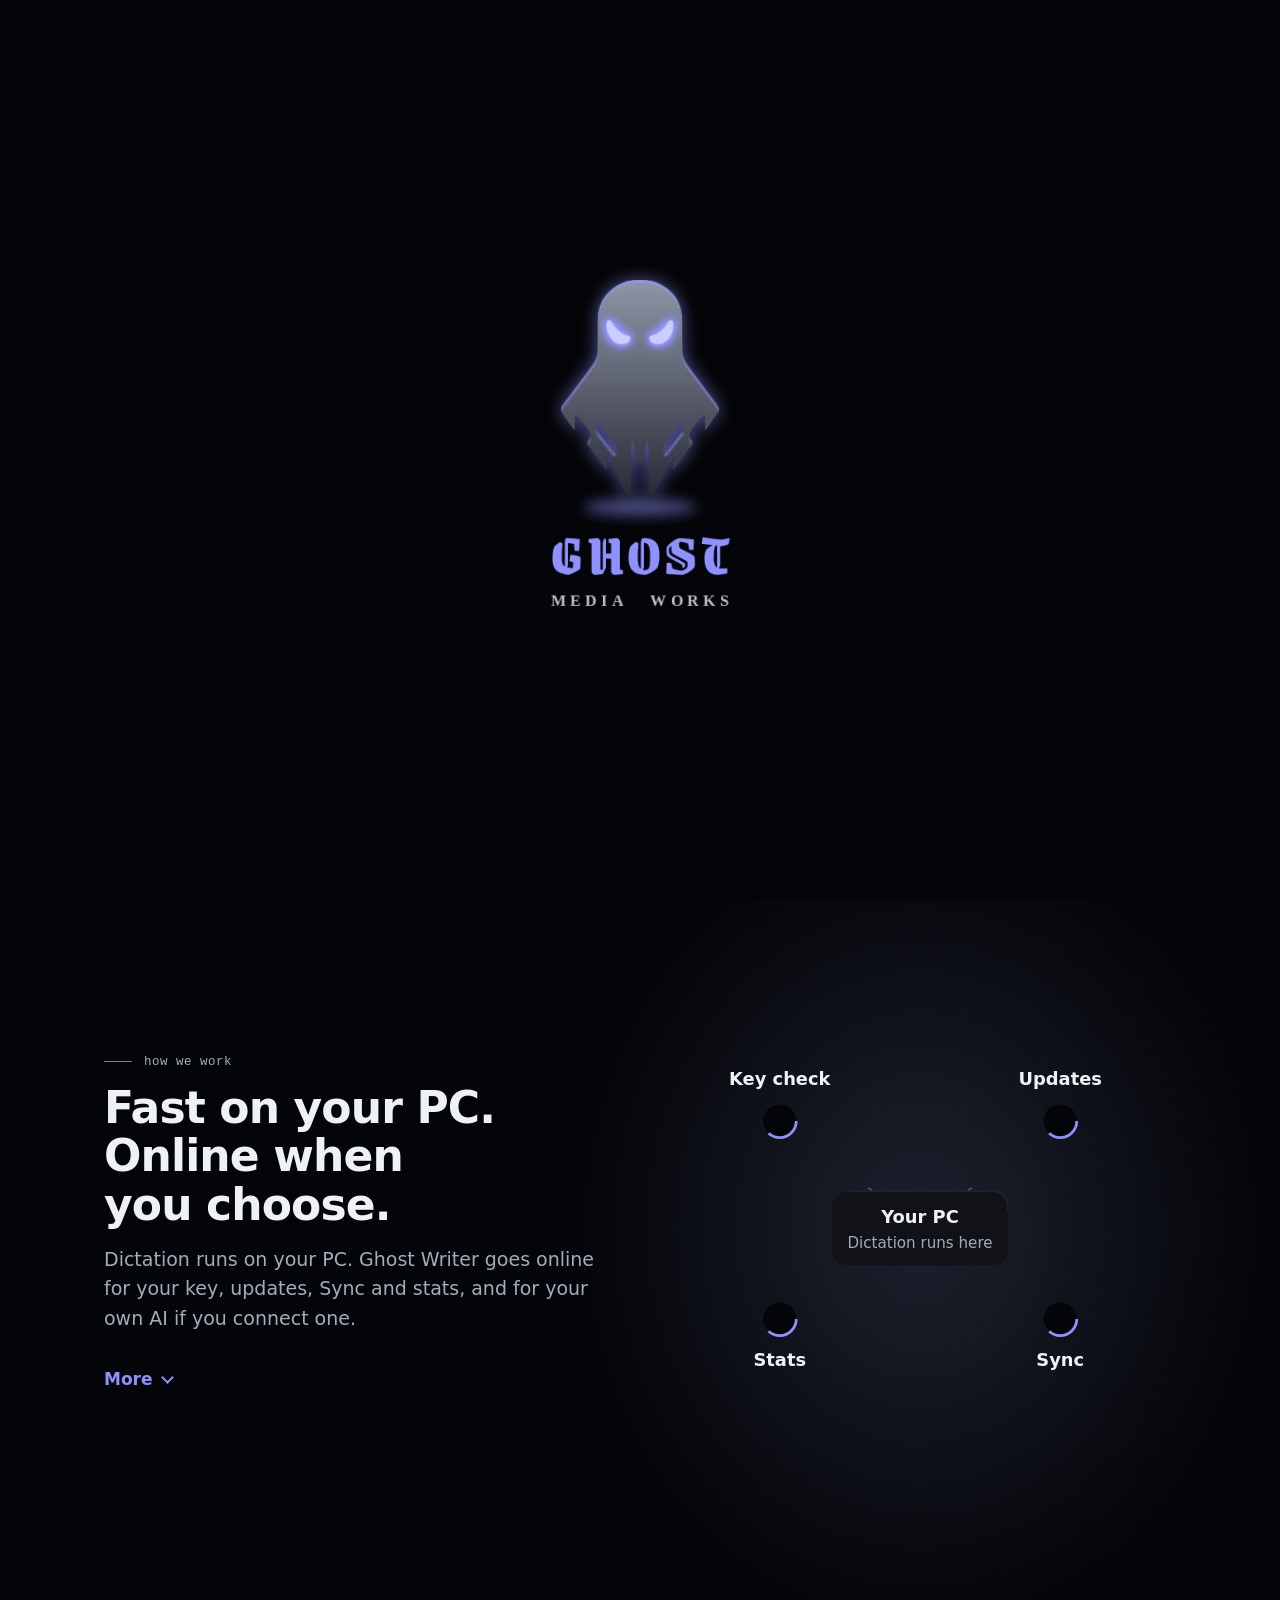
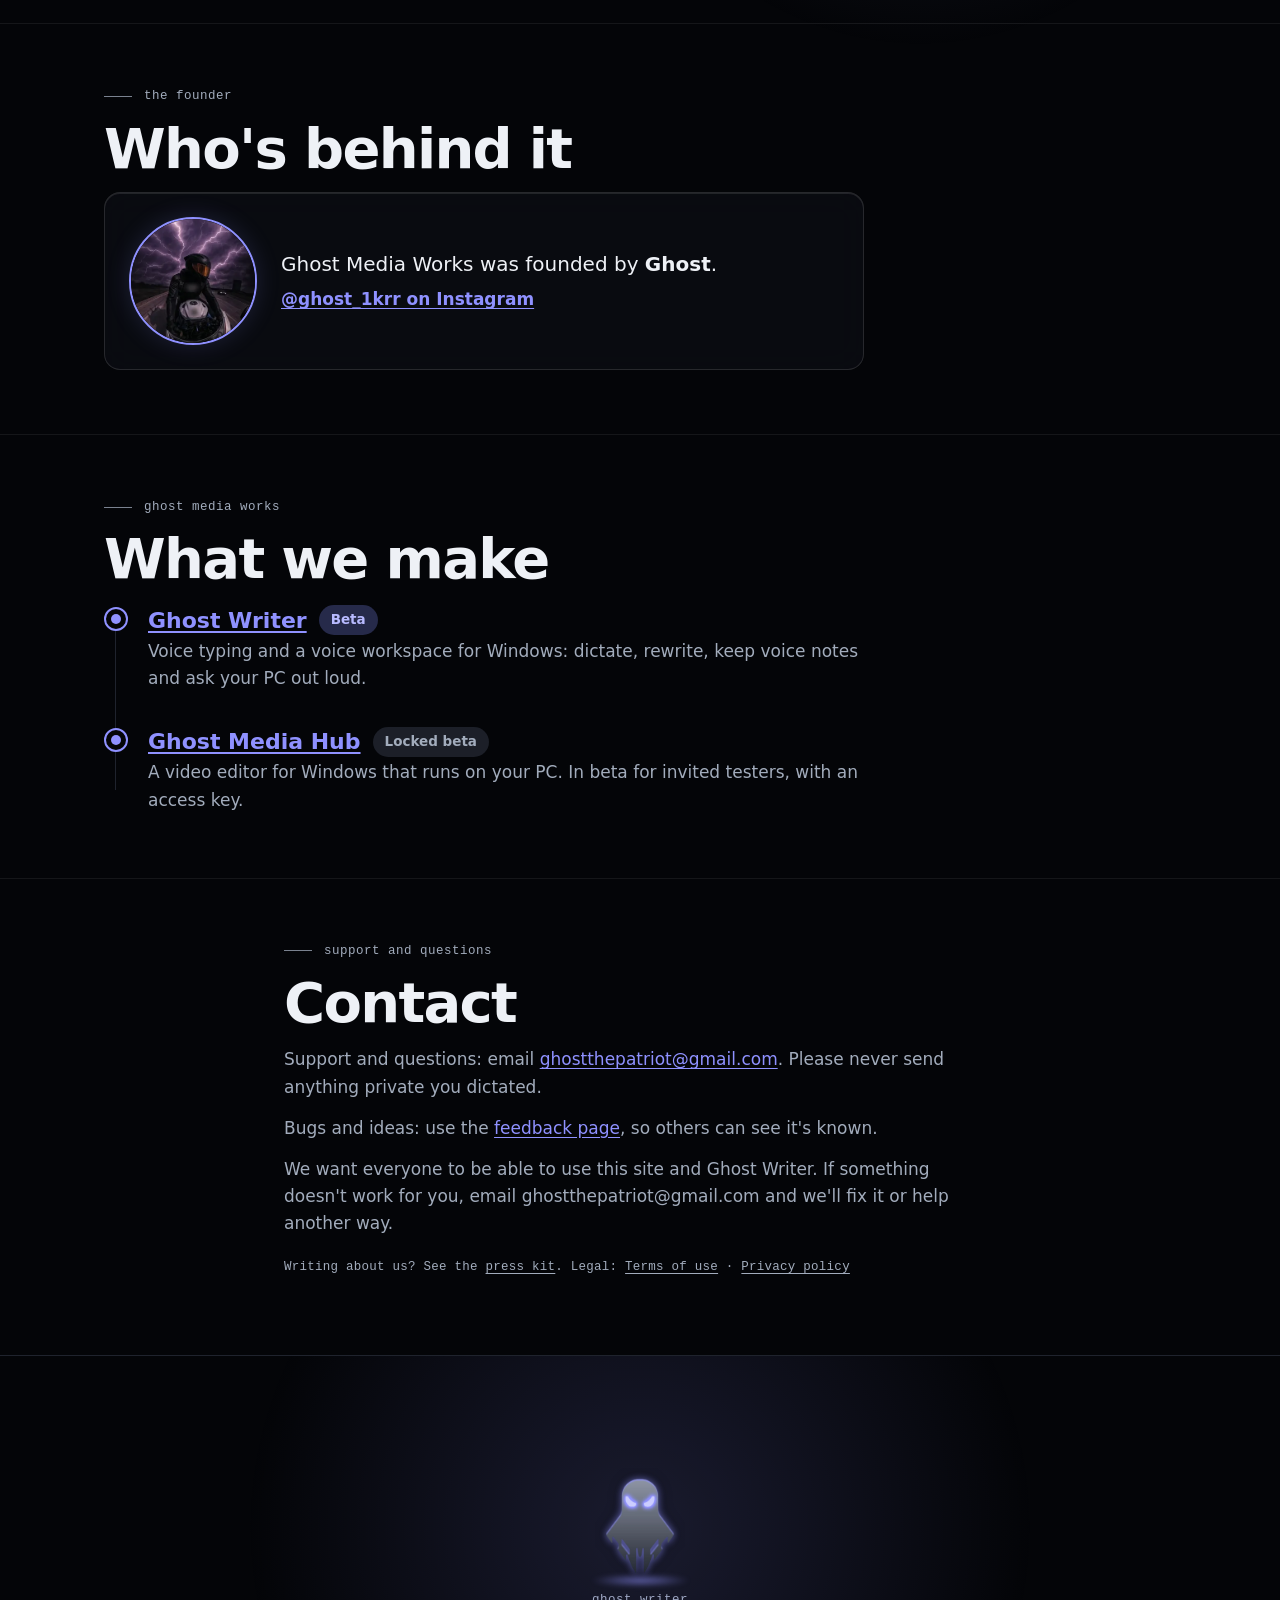
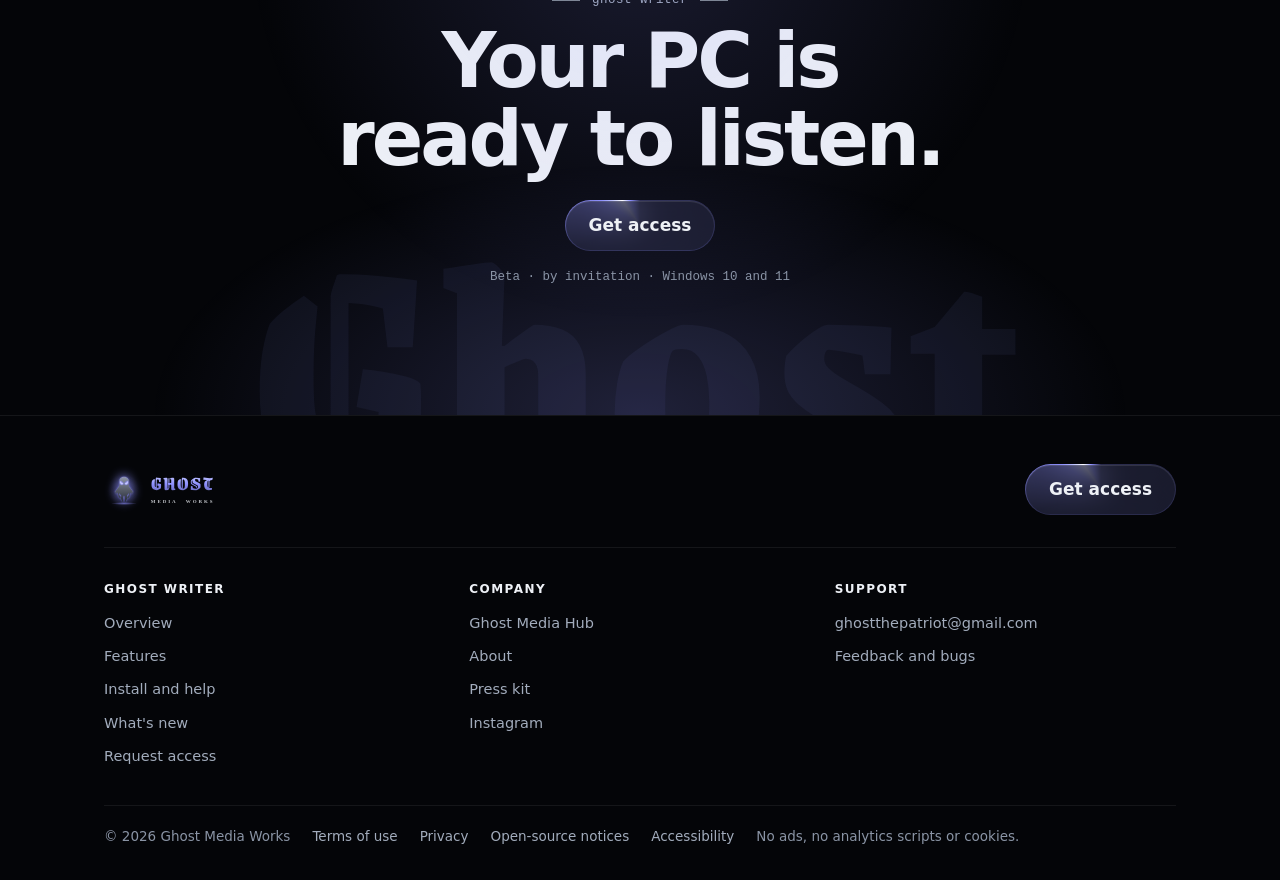
==== commit d72d2cbe: "Website: about/index.html (7.2.7)" ====
--- a/about/index.html
+++ b/about/index.html
@@ -132,7 +132,7 @@
       <p class="line">Dictation runs on your PC. Ghost Writer goes online for your key, updates, Sync and stats, and for your own AI if you connect one.</p>
       <details class="more"><summary>More</summary><ul>
         <li><b>Key check:</b> the key, a scrambled id of your PC and the version.</li>
-        <li><b>Updates:</b> new versions, Advanced mode or the natural voices if you choose them.</li>
+        <li><b>Updates:</b> new versions, and Advanced mode, the natural voices or Smoother hands-free if you choose them.</li>
         <li><b>Sync:</b> your data moves to your other PC only when you press Send, end-to-end encrypted so only your PCs can read it.</li>
         <li><b>Stats:</b> only while Keep stats in step on my PCs is switched on, encrypted the same way.</li>
         <li><b>Keep my PCs in step:</b> only while that switch is on, your words, notes, lists and settings are kept on our server, locked with your key, so your other PCs can pick them up.</li>
